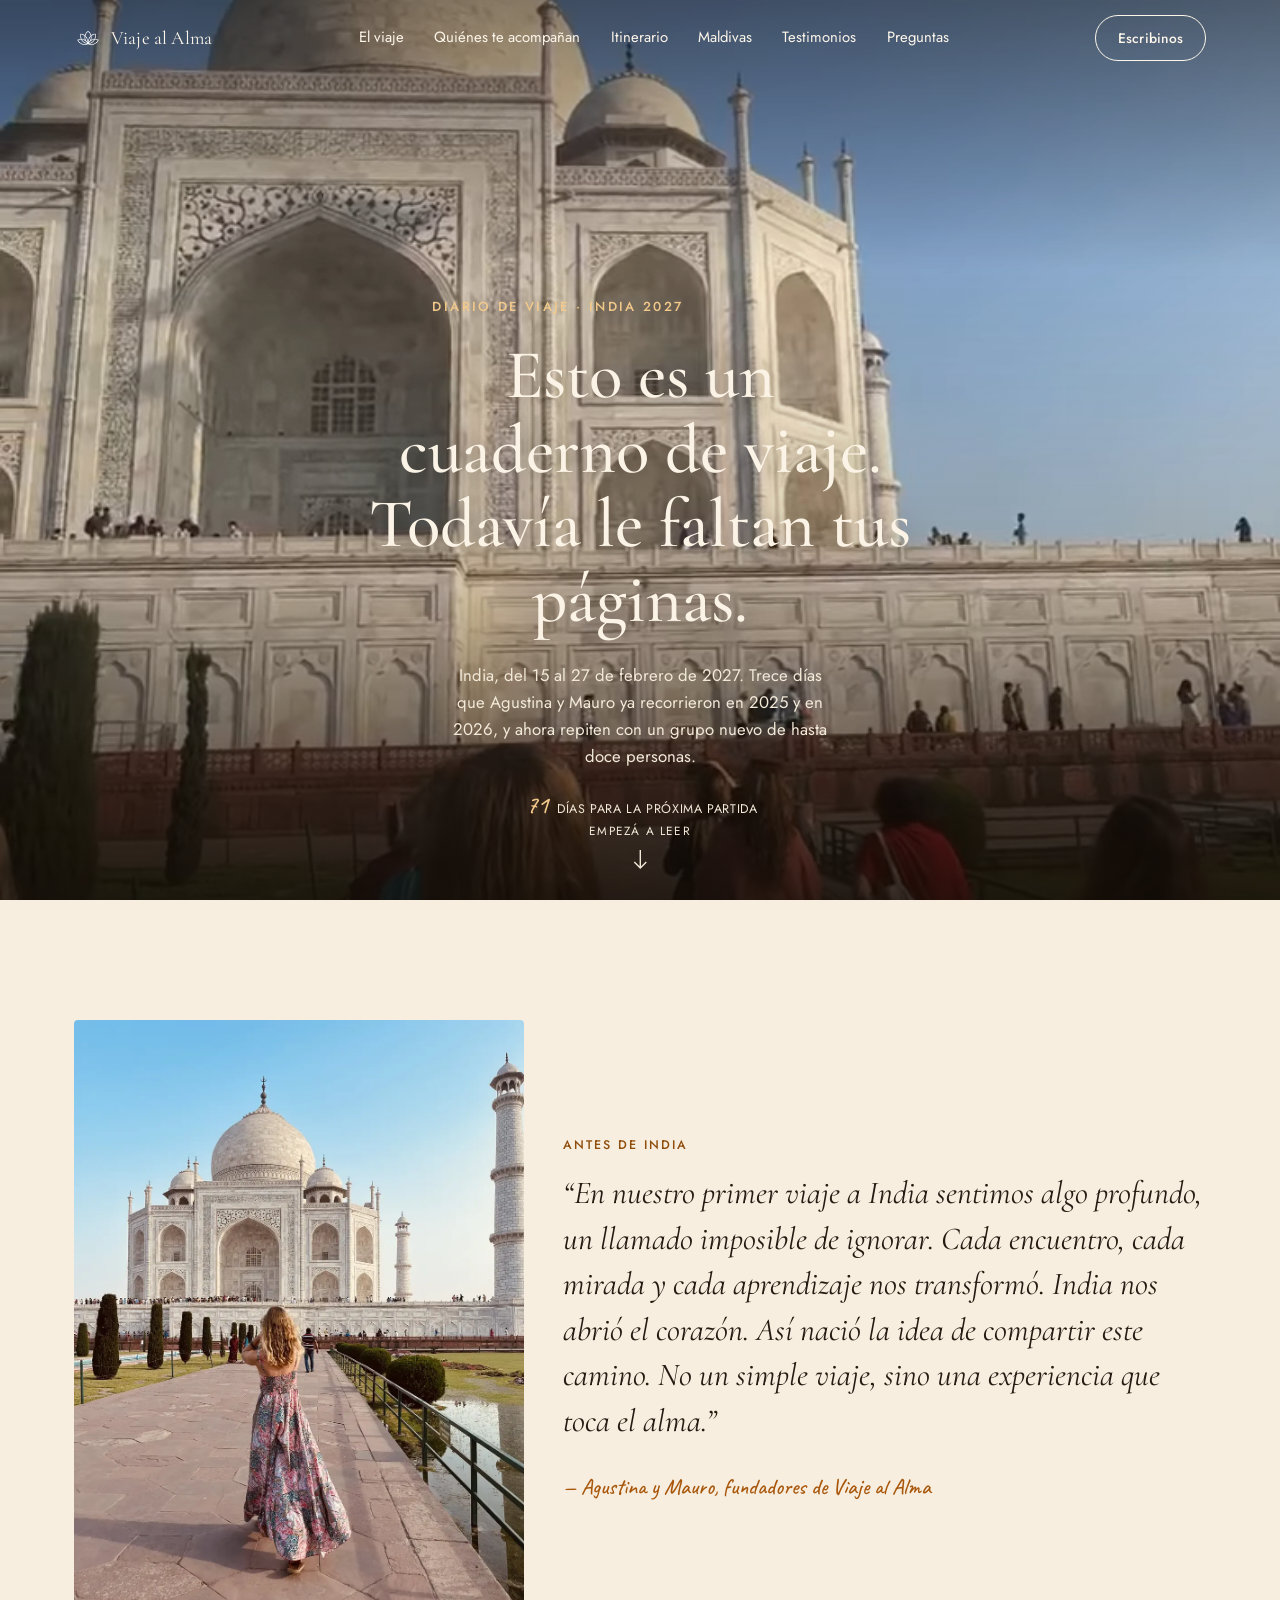
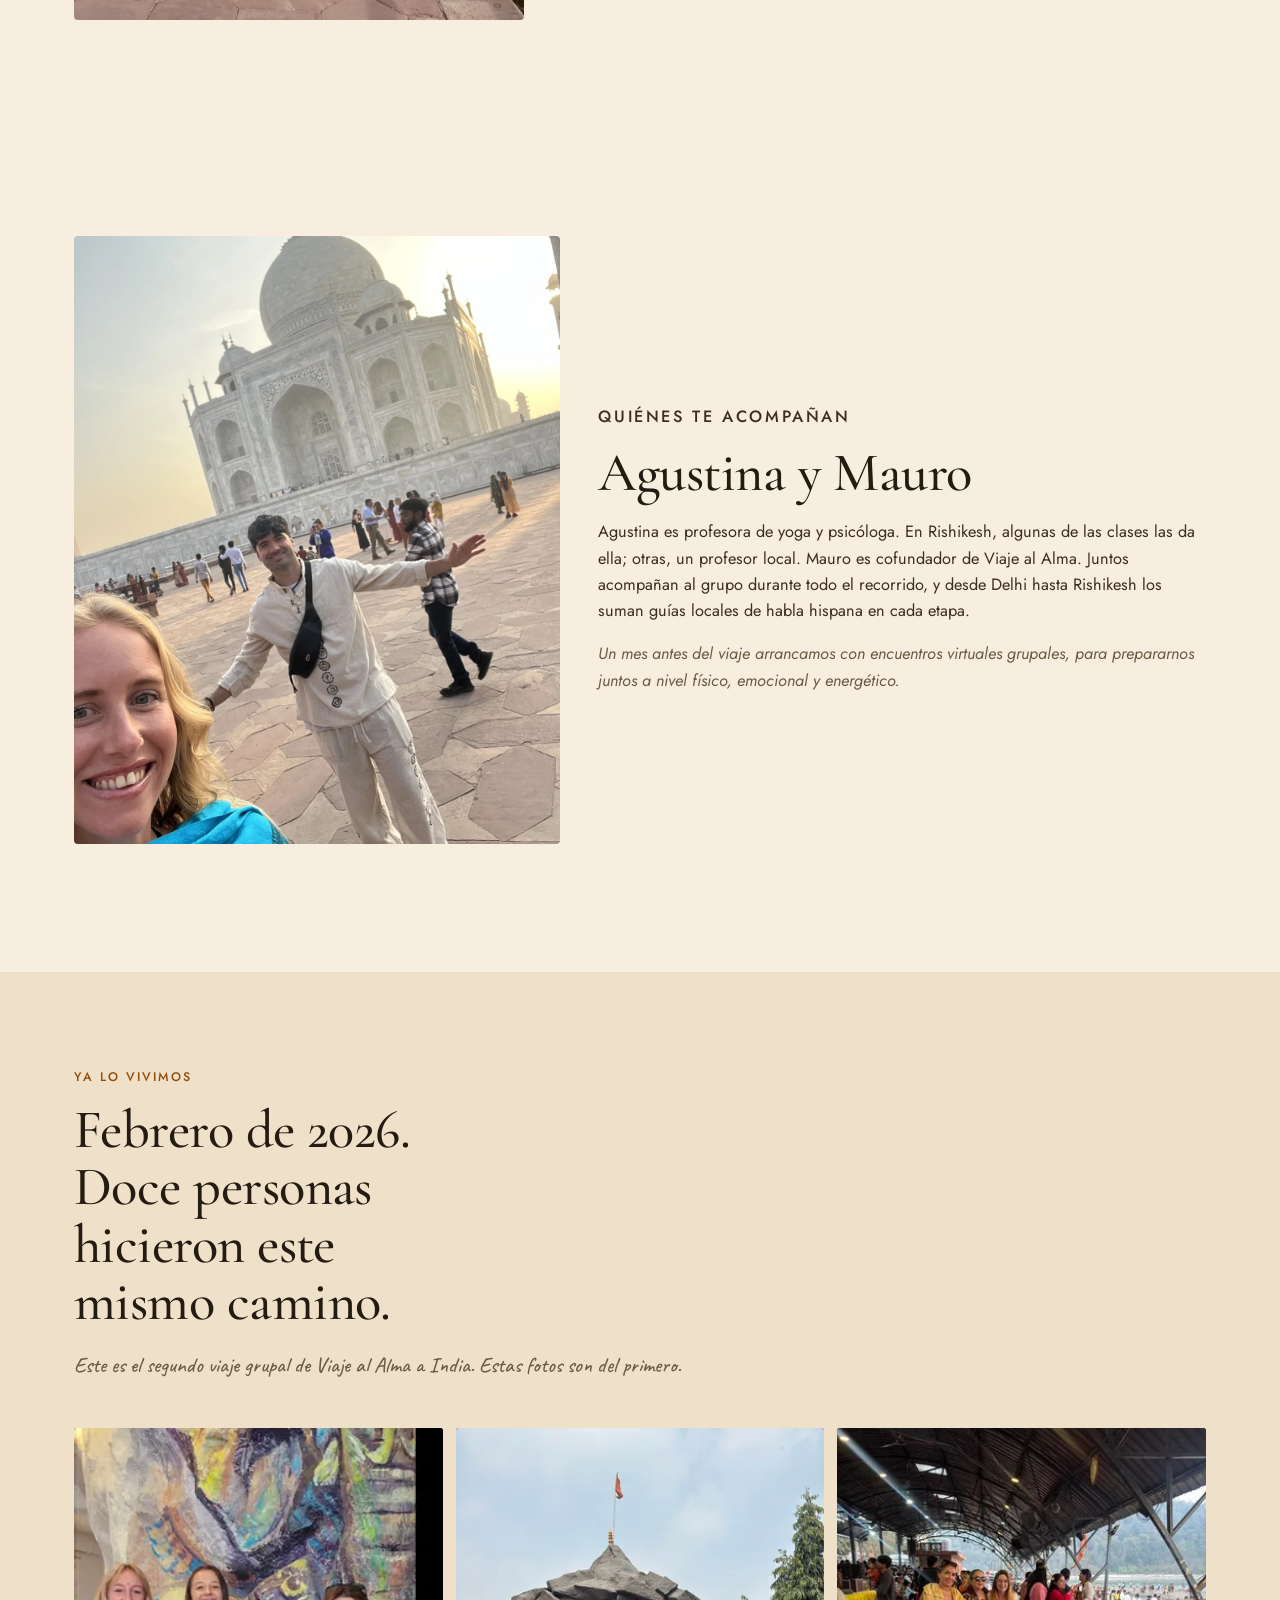
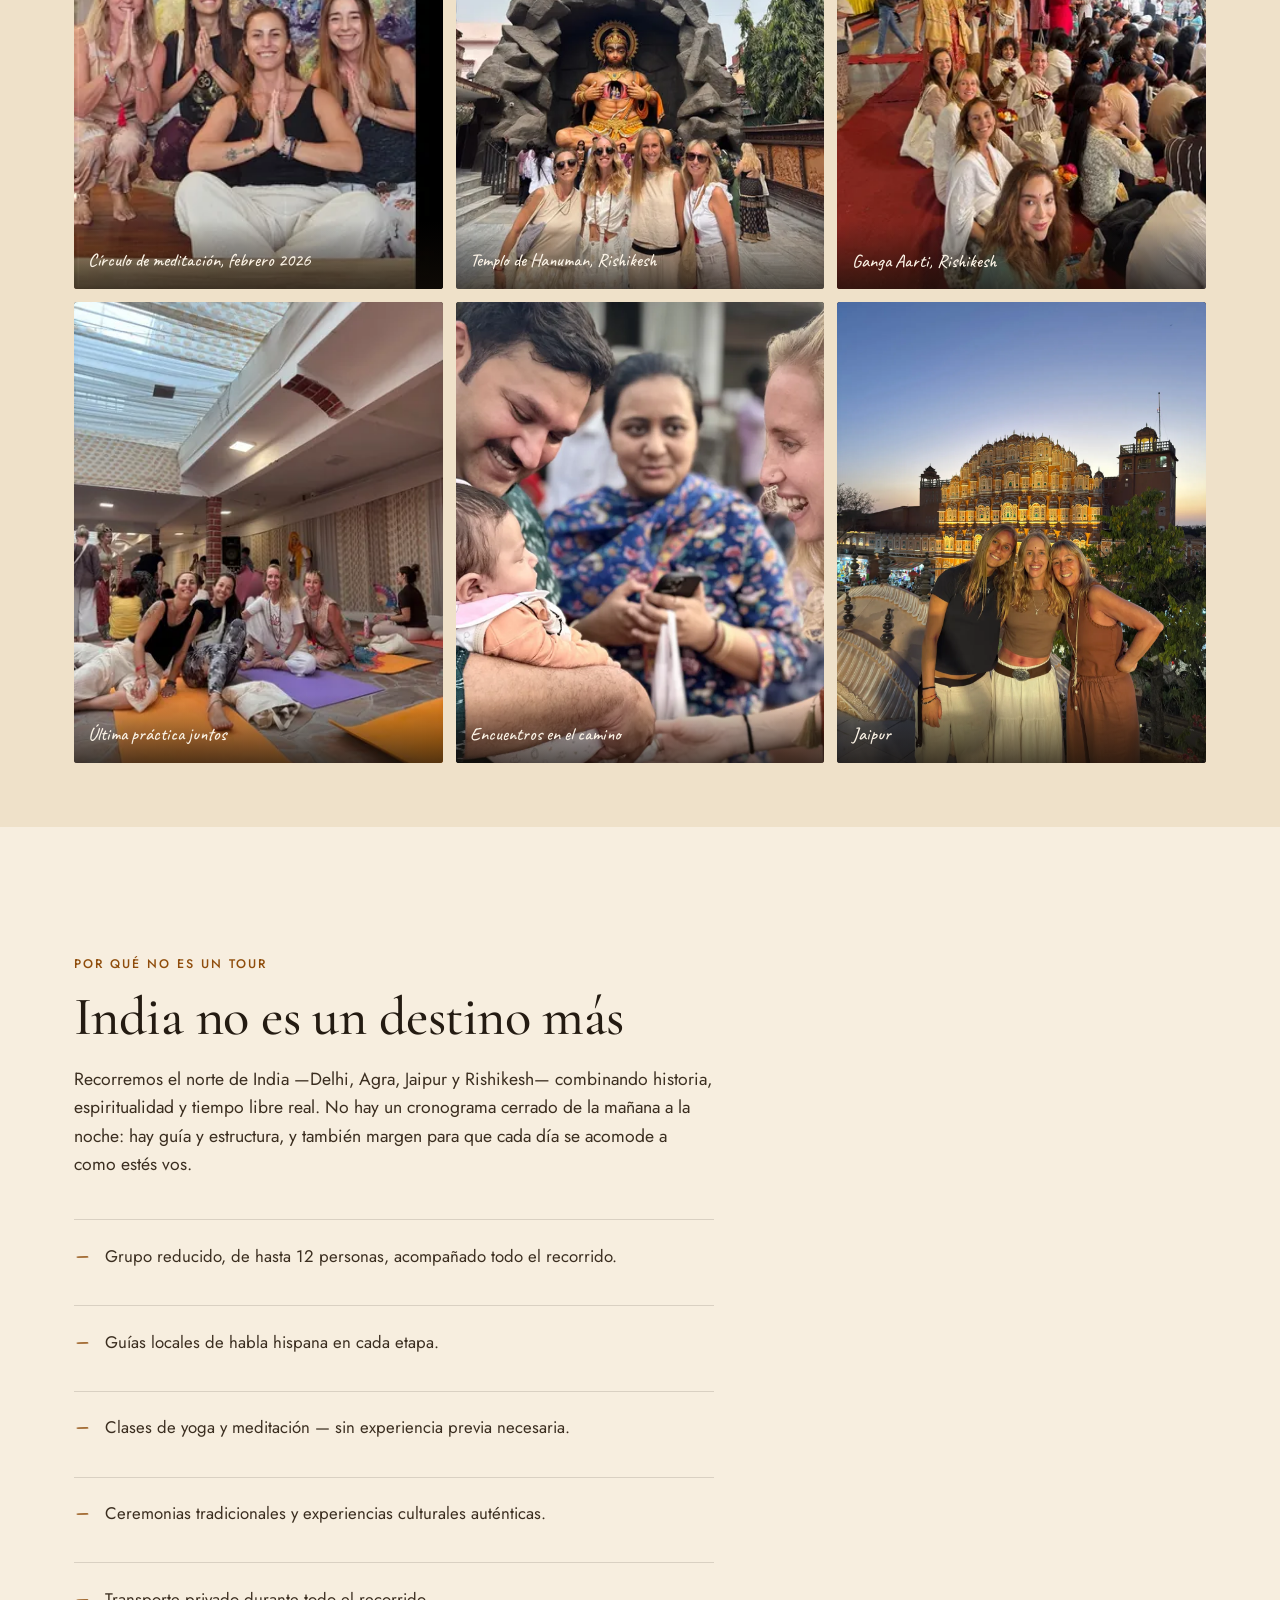
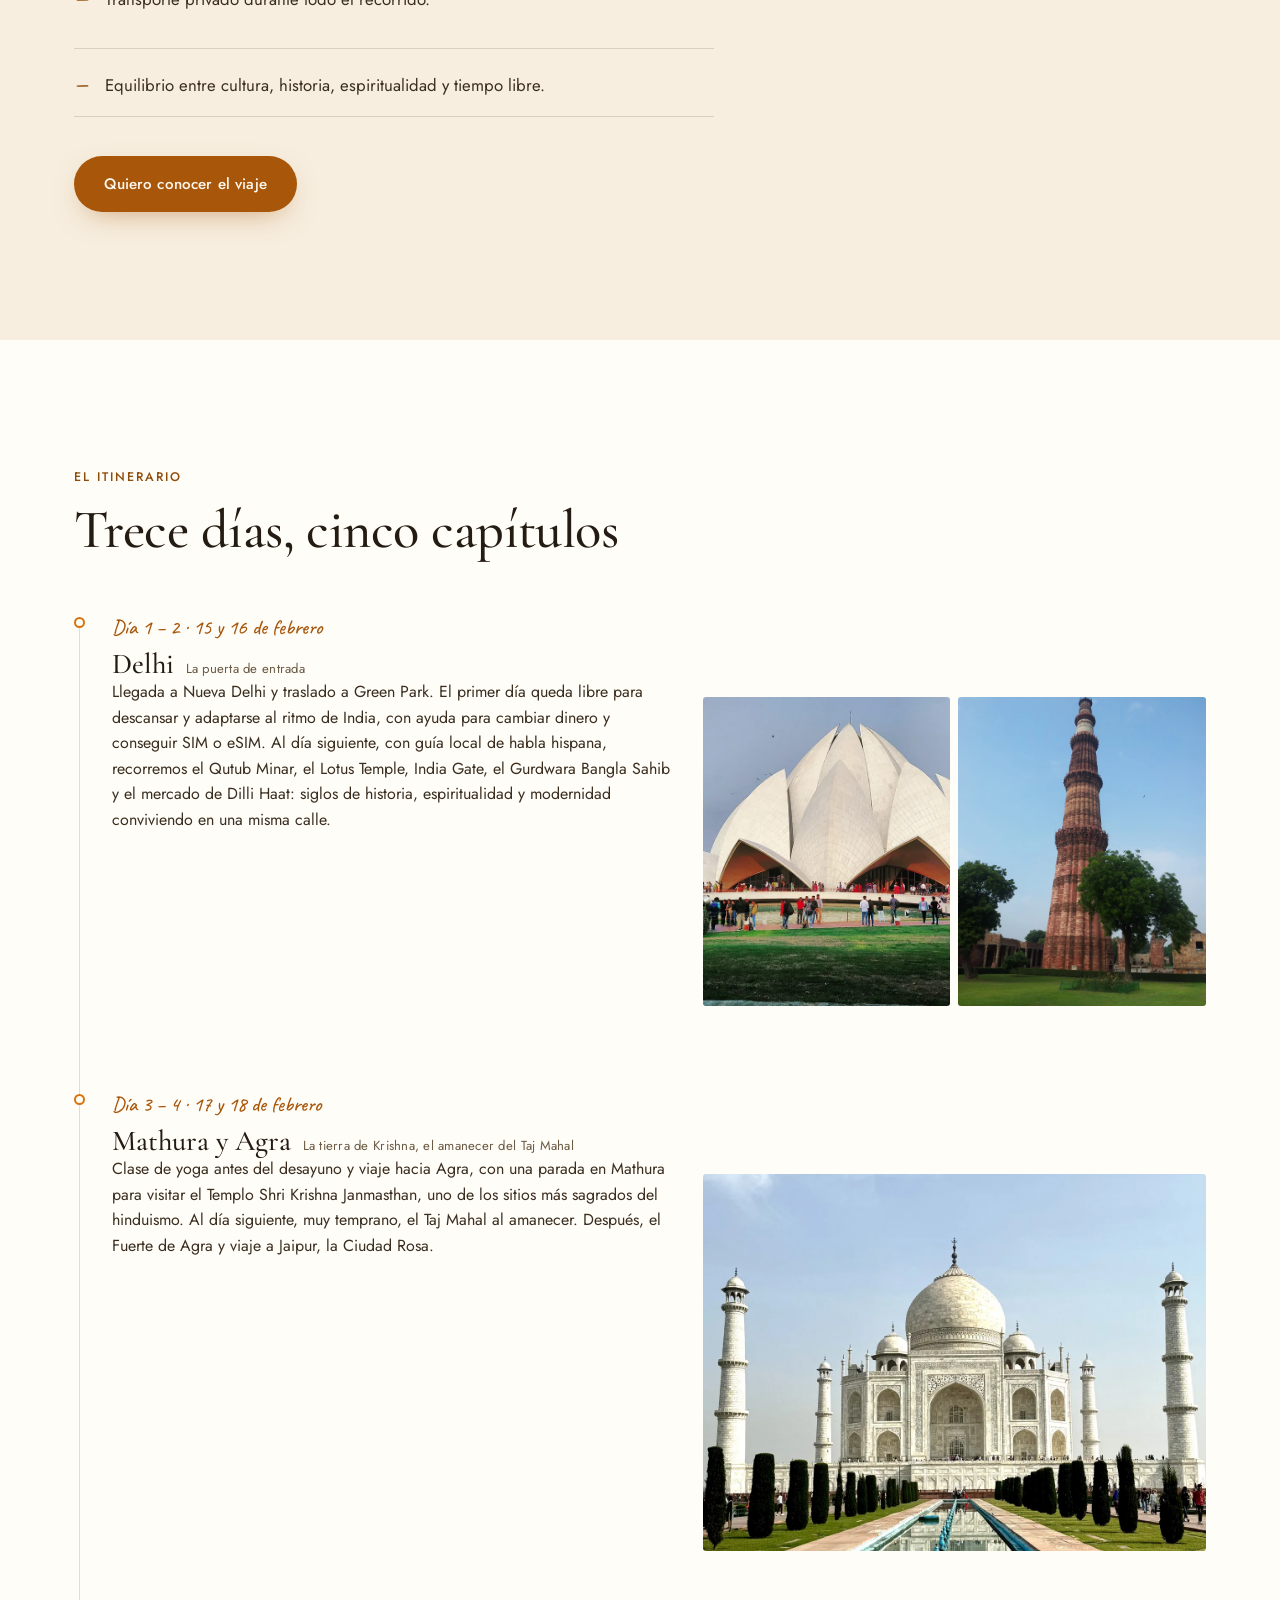
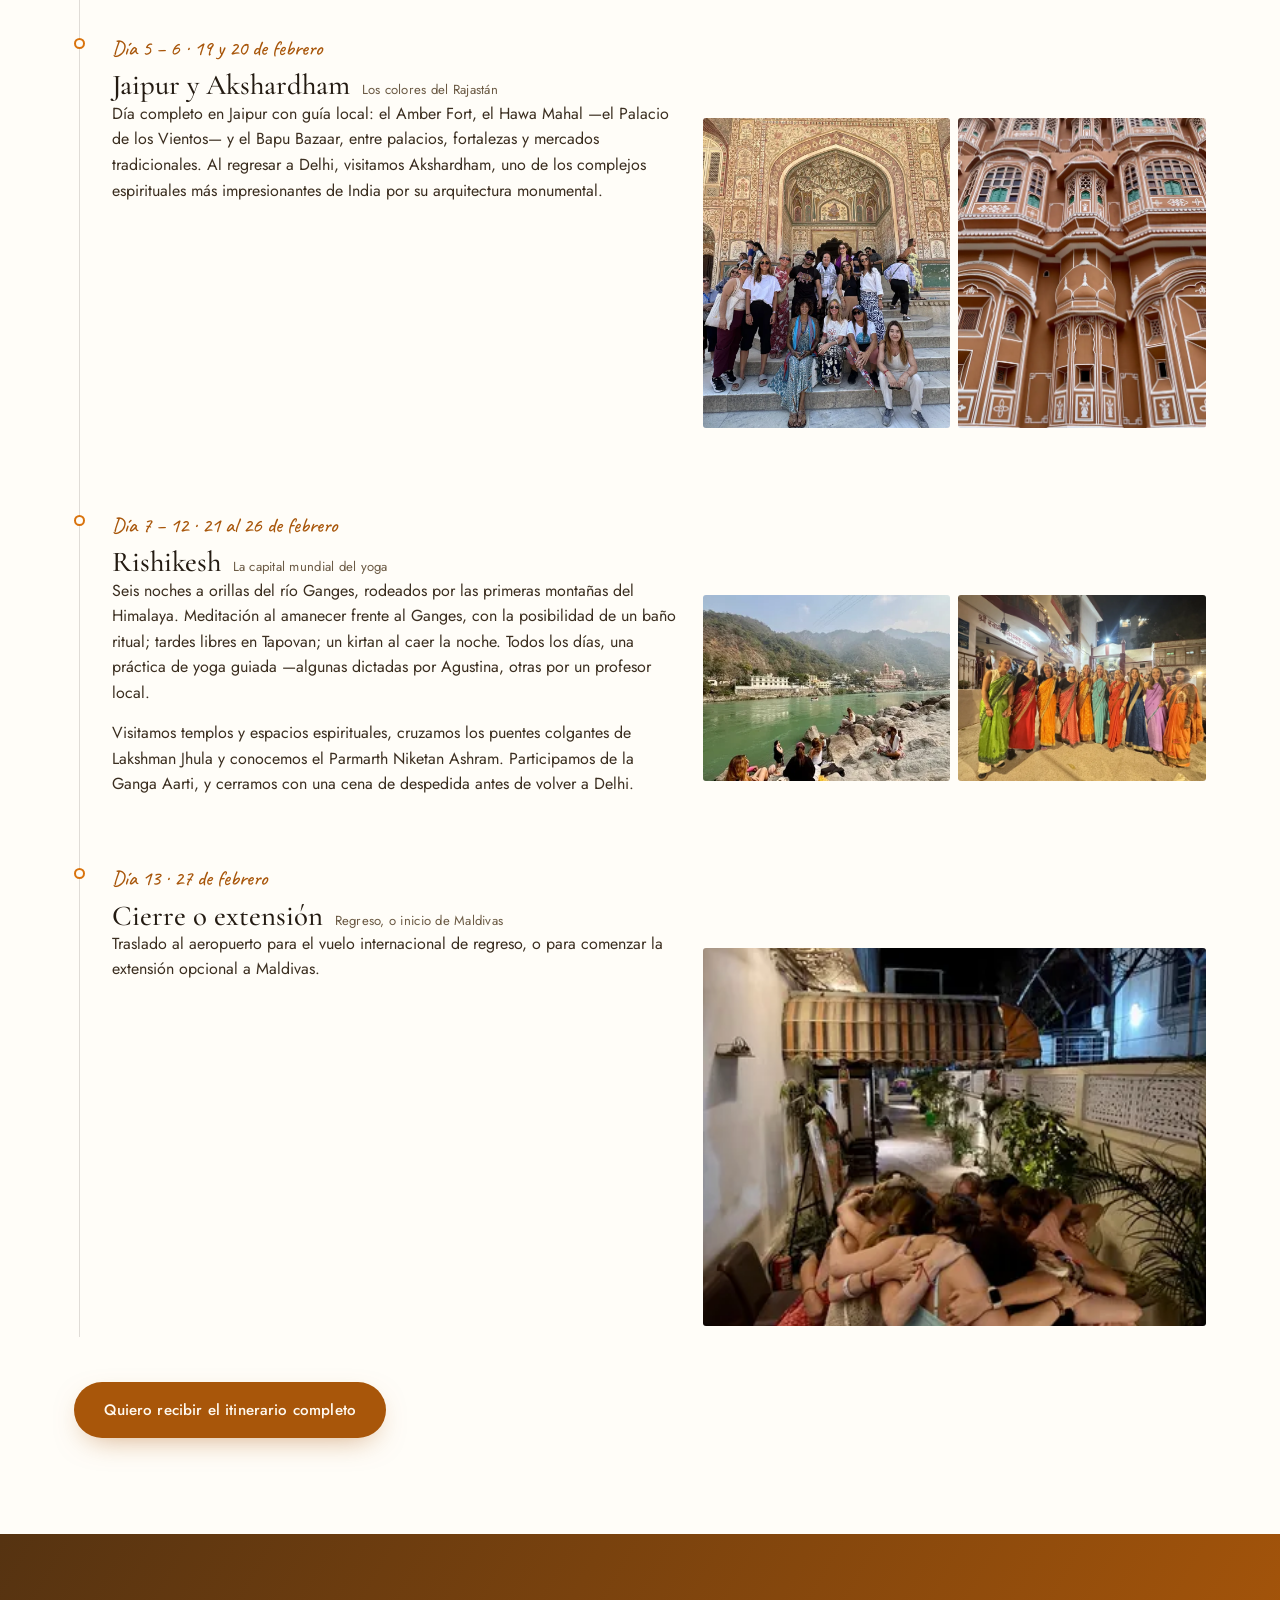
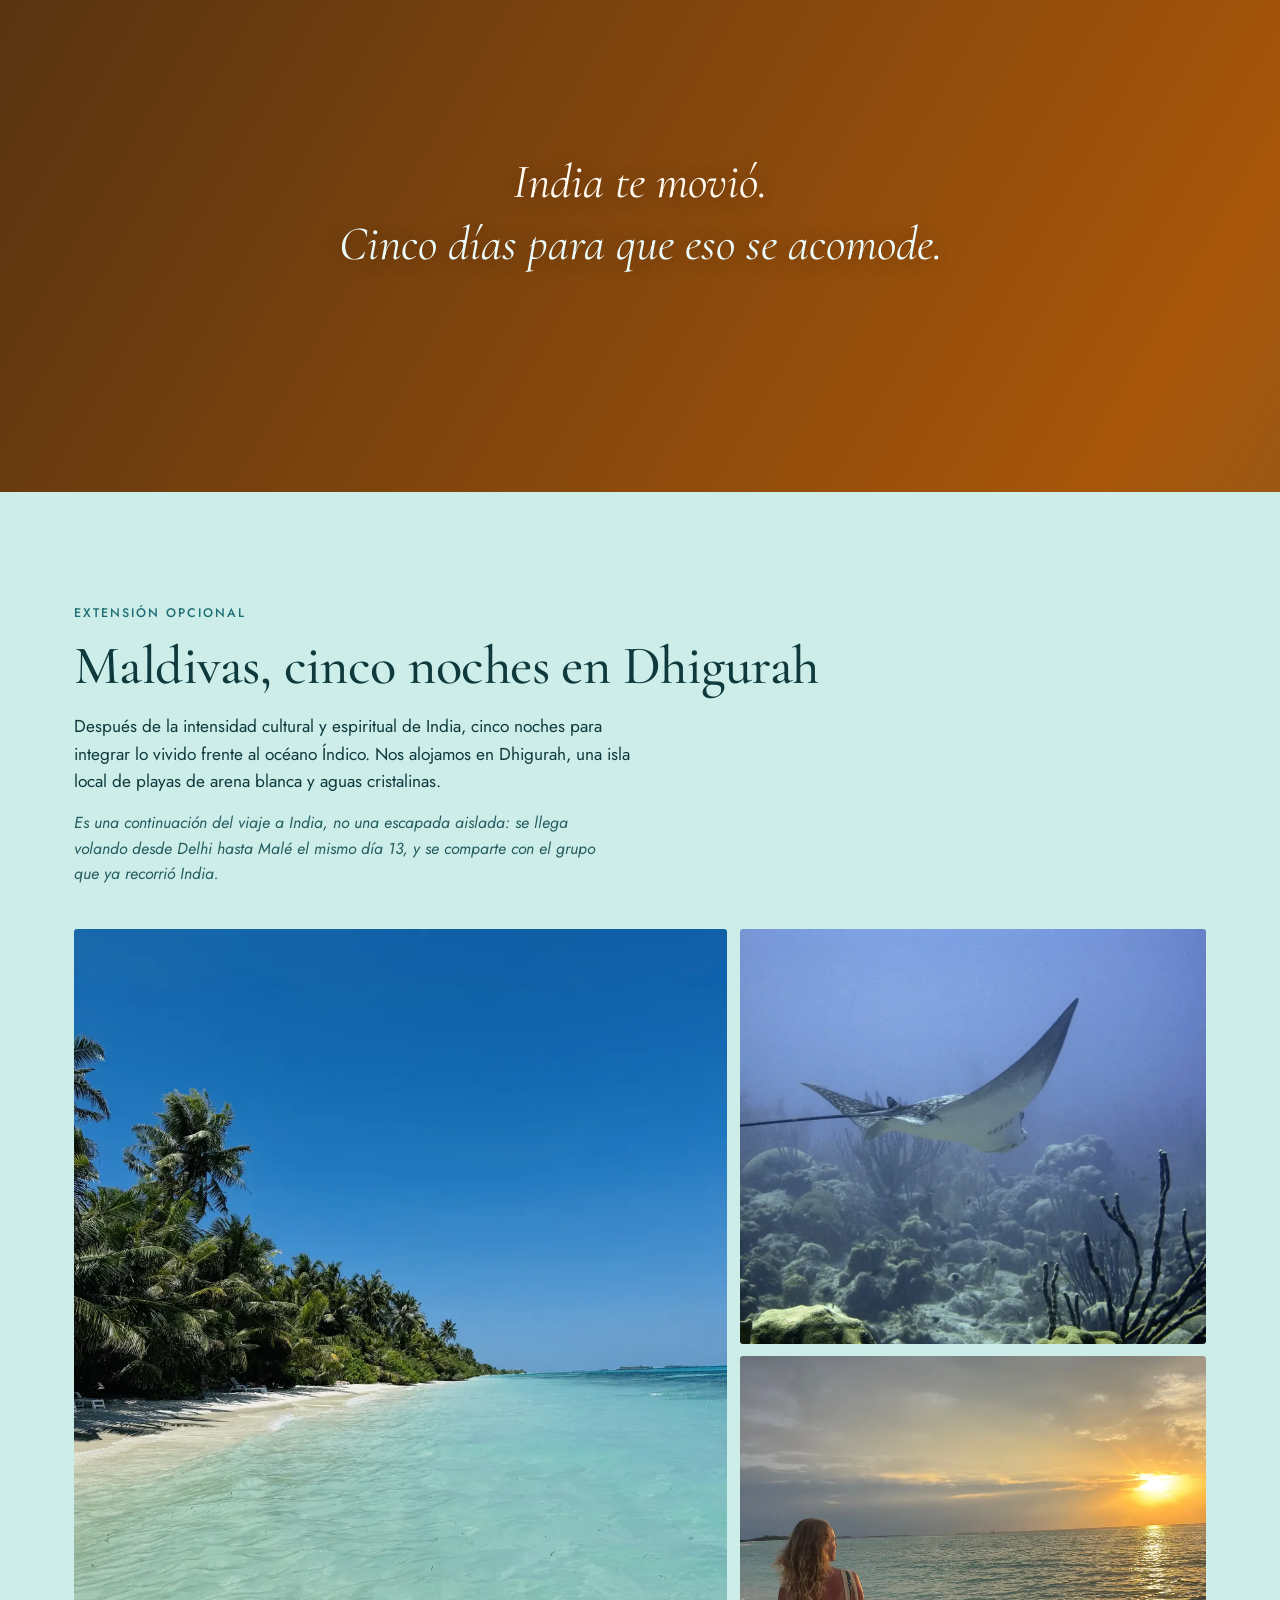
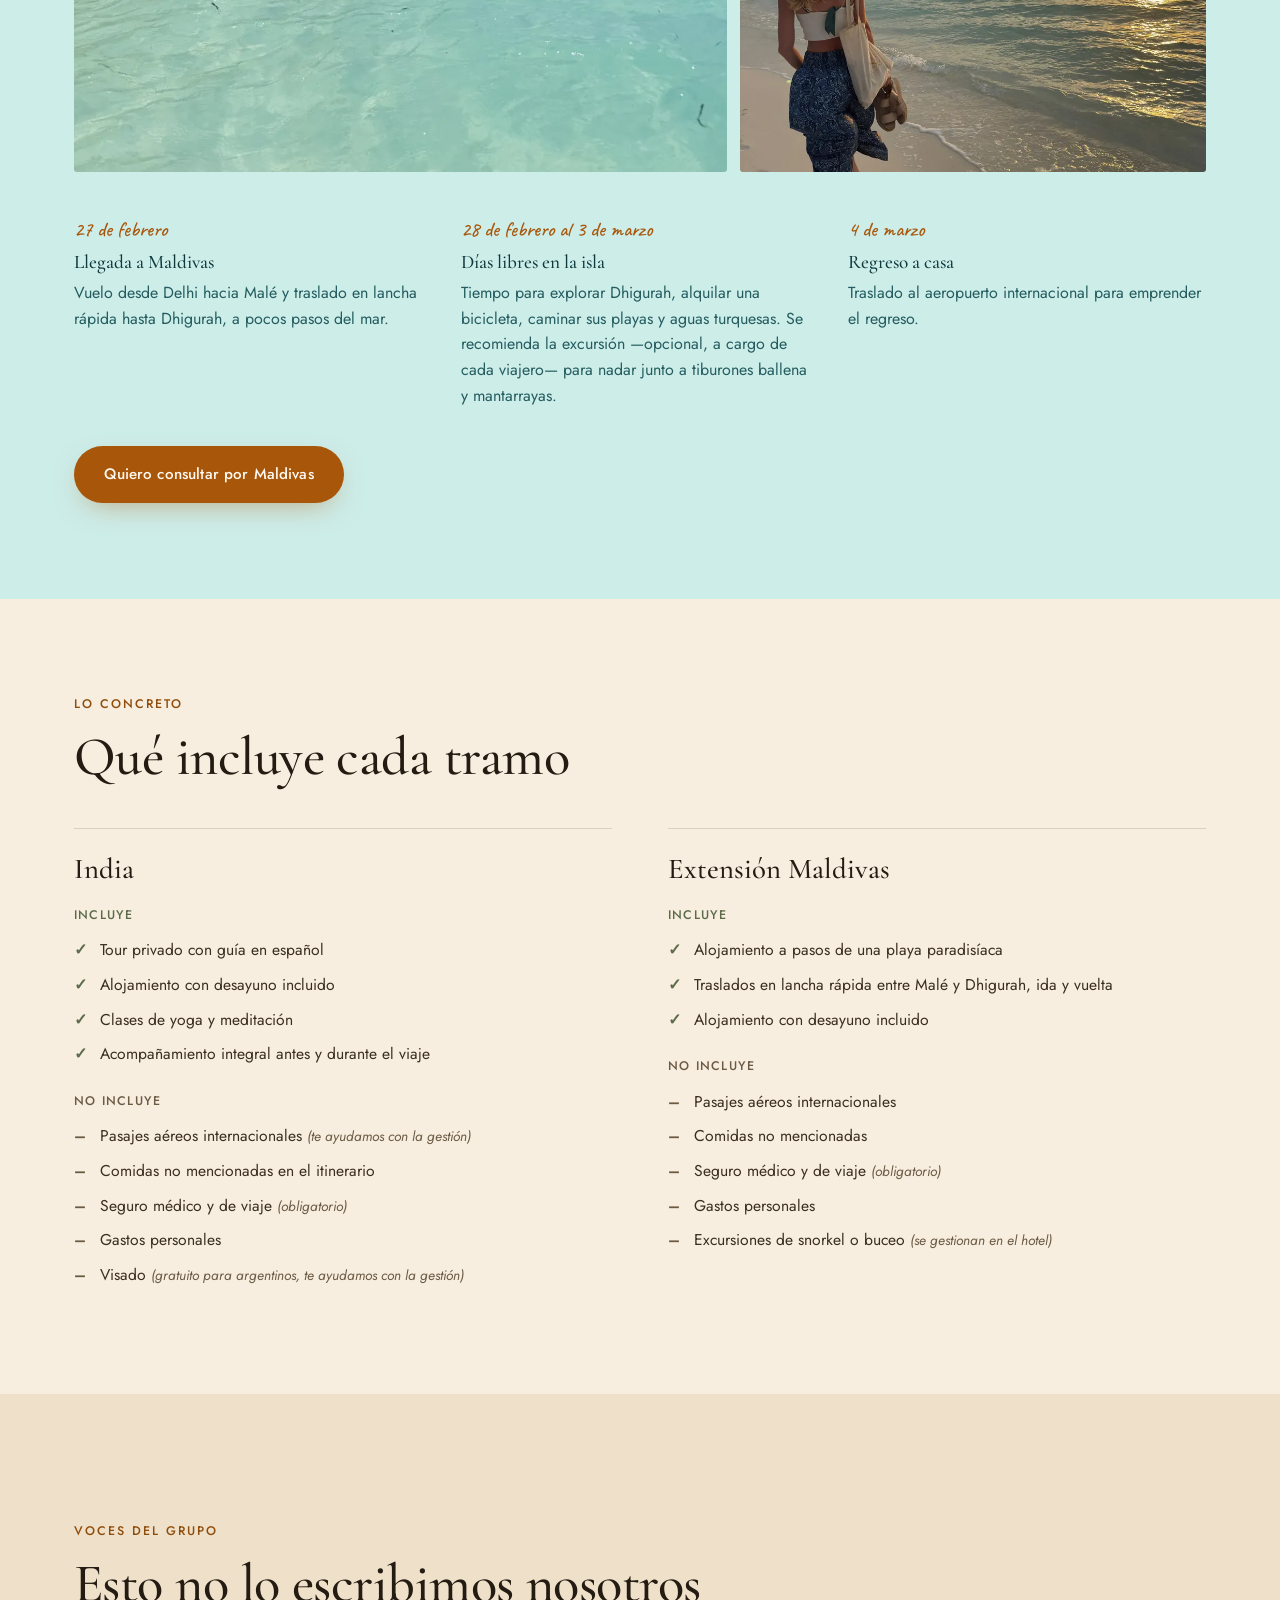
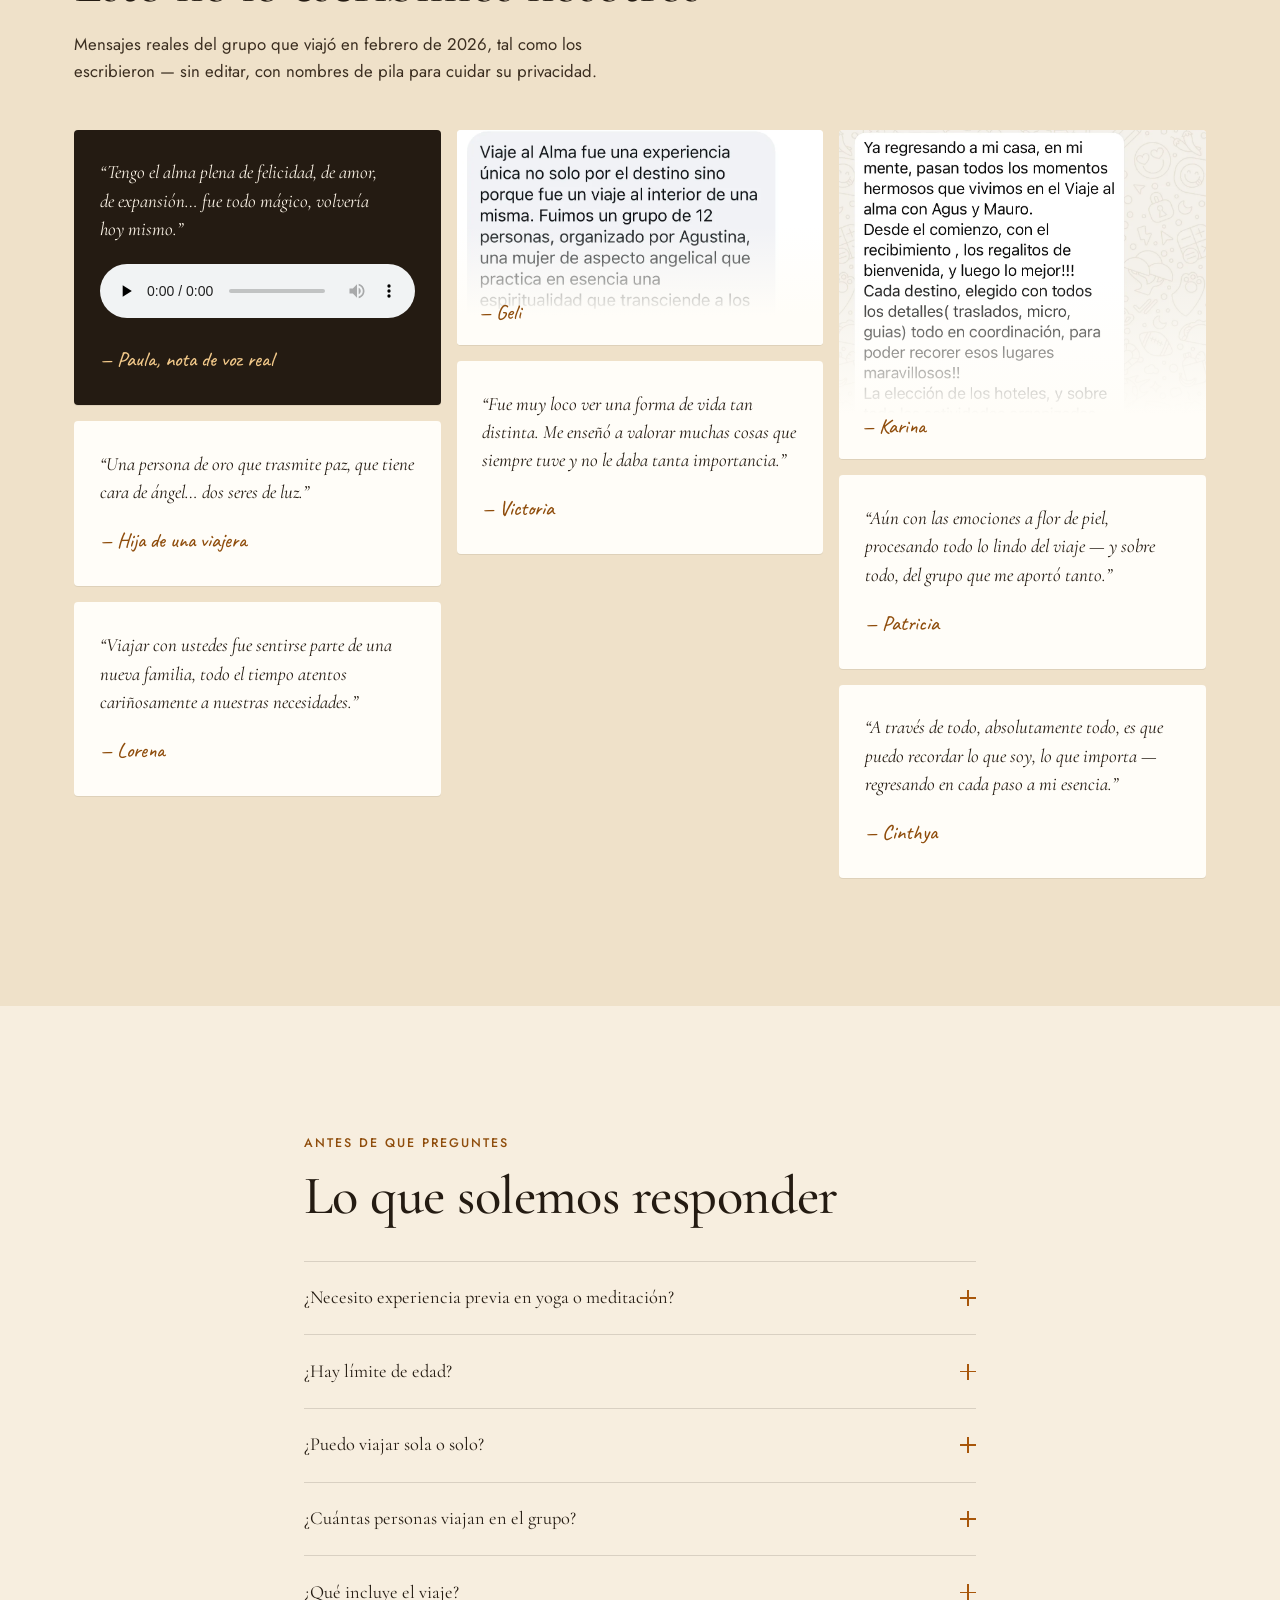
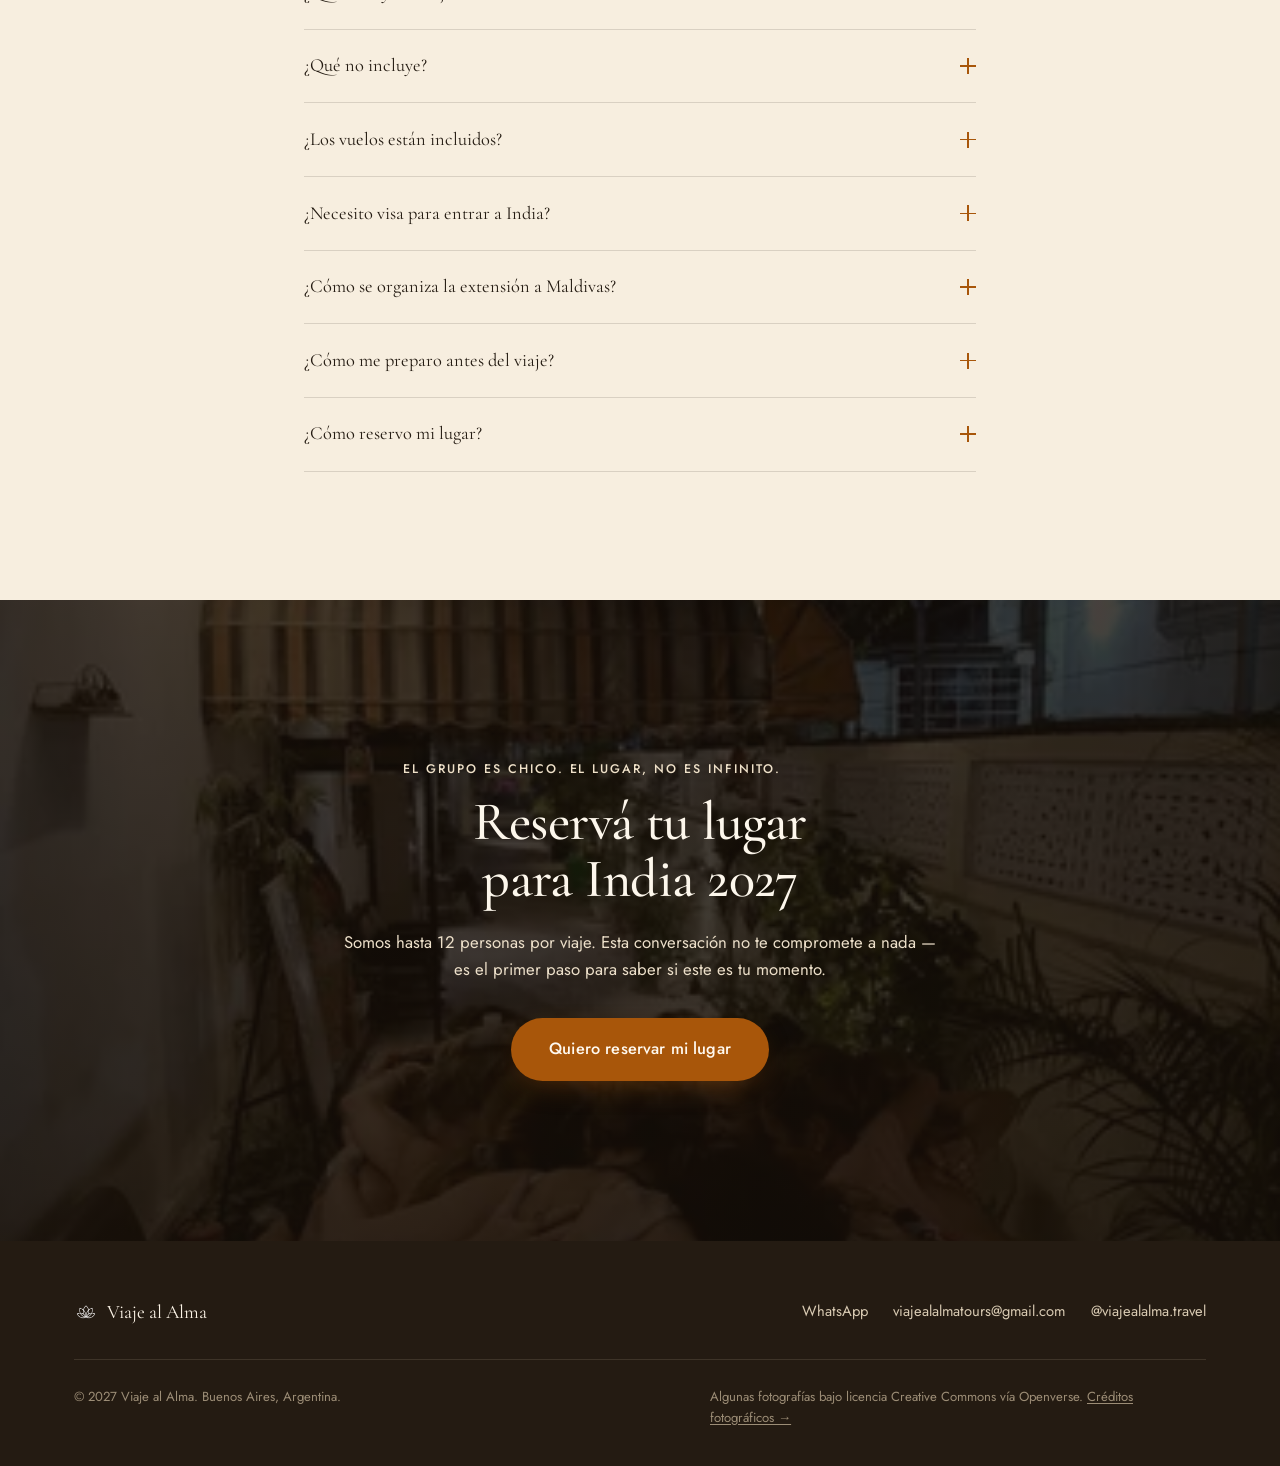
==== index.html @ 90a1415d "Reintentar play() del hero cuando el splash deja de taparlo Confirmado con el usuario: el archivo de" ====
<!DOCTYPE html>
<html lang="es-AR">
<head>
<meta charset="UTF-8" />
<meta name="viewport" content="width=device-width, initial-scale=1, viewport-fit=cover" />
<title>India 2027 · Viaje espiritual a India y Maldivas — Viaje al Alma</title>
<meta name="description" content="Un viaje grupal y transformacional a India, del 15 al 27 de febrero de 2027: Delhi, Agra, Jaipur y Rishikesh, con extensión opcional de 5 noches en Maldivas. Grupo reducido de hasta 12 personas, guías en español, yoga y meditación." />
<meta name="keywords" content="viaje a India 2027, viaje espiritual India, viaje transformacional, viaje grupal a India, India y Maldivas, yoga en India, Rishikesh, Taj Mahal, Viaje al Alma" />
<link rel="canonical" href="https://www.viajealalma.com.ar/" />

<!-- Open Graph -->
<meta property="og:type" content="website" />
<meta property="og:site_name" content="Viaje al Alma" />
<meta property="og:title" content="India 2027 · Viaje espiritual a India y Maldivas — Viaje al Alma" />
<meta property="og:description" content="Trece días recorriendo India — Delhi, Agra, Jaipur y Rishikesh — con extensión opcional de 5 noches en Maldivas. Grupo reducido, guías en español, yoga y meditación." />
<meta property="og:image" content="https://www.viajealalma.com.ar/assets/img/og-image.jpg" />
<meta property="og:url" content="https://www.viajealalma.com.ar/" />
<meta property="og:locale" content="es_AR" />
<meta name="twitter:card" content="summary_large_image" />
<meta name="twitter:title" content="India 2027 · Viaje espiritual a India y Maldivas — Viaje al Alma" />
<meta name="twitter:description" content="Un viaje grupal y transformacional a India, con extensión opcional a Maldivas. Grupo reducido de hasta 12 personas." />
<meta name="twitter:image" content="https://www.viajealalma.com.ar/assets/img/og-image.jpg" />

<meta name="theme-color" content="#F7EEDF" />
<link rel="icon" href="assets/img/favicon.ico" sizes="32x32">
<link rel="icon" type="image/png" sizes="16x16" href="assets/img/favicon-16.png">
<link rel="icon" type="image/png" sizes="32x32" href="assets/img/favicon-32.png">
<link rel="apple-touch-icon" sizes="180x180" href="assets/img/favicon-180.png">
<link rel="icon" type="image/png" sizes="512x512" href="assets/img/favicon-512.png">

<link rel="preload" as="image" href="assets/img/hero-poster.webp" fetchpriority="high">

<link rel="stylesheet" href="lib/fonts.css?v=20260808g">
<link rel="stylesheet" href="styles.css?v=20260808g">

<script type="application/ld+json">
{
  "@context": "https://schema.org",
  "@type": "TravelAgency",
  "name": "Viaje al Alma",
  "url": "https://www.viajealalma.com.ar/",
  "image": "https://www.viajealalma.com.ar/assets/img/logo.webp",
  "email": "viajealalmatours@gmail.com",
  "telephone": "+5491150573508",
  "sameAs": ["https://instagram.com/viajealalma.travel"],
  "areaServed": "AR",
  "description": "Viajes grupales transformacionales a India, combinando cultura, espiritualidad, yoga y meditación."
}
</script>
<script type="application/ld+json">
{
  "@context": "https://schema.org",
  "@type": "TouristTrip",
  "name": "India 2027 — Viaje al Alma",
  "description": "Viaje grupal de 13 días por Delhi, Agra, Jaipur y Rishikesh, con extensión opcional de 5 noches en Maldivas.",
  "touristType": "Viajeros interesados en espiritualidad, yoga, cultura y bienestar",
  "itinerary": {
    "@type": "ItemList",
    "itemListElement": [
      {"@type": "ListItem", "position": 1, "name": "Delhi"},
      {"@type": "ListItem", "position": 2, "name": "Mathura y Agra"},
      {"@type": "ListItem", "position": 3, "name": "Jaipur"},
      {"@type": "ListItem", "position": 4, "name": "Rishikesh"},
      {"@type": "ListItem", "position": 5, "name": "Maldivas (extensión opcional)"}
    ]
  },
  "provider": {
    "@type": "TravelAgency",
    "name": "Viaje al Alma"
  }
}
</script>
</head>
<body>
<a class="skip-link" href="#main">Saltar al contenido</a>

<div class="splash" data-splash aria-hidden="true">
  <div class="splash-mark-wrap">
    <span class="splash-glow"></span>
    <img class="splash-mark" src="assets/img/logo-icon.webp" alt="" width="120" height="120">
  </div>
</div>

<header class="nav" data-nav>
  <div class="nav-inner">
    <a href="#top" class="nav-brand">
      <span class="nav-brand-mark" aria-hidden="true"><img src="assets/img/logo-icon.webp" alt="" width="28" height="28"></span>
      <span class="nav-brand-word">Viaje al Alma</span>
    </a>
    <nav class="nav-links" aria-label="Navegación principal">
      <a href="#el-viaje">El viaje</a>
      <a href="#acompanan">Quiénes te acompañan</a>
      <a href="#itinerario">Itinerario</a>
      <a href="#maldivas">Maldivas</a>
      <a href="#testimonios">Testimonios</a>
      <a href="#faq">Preguntas</a>
    </nav>
    <a class="btn btn-nav" href="https://wa.me/5491150573508?text=Hola!%20Vi%20la%20web%20de%20Viaje%20al%20Alma%20y%20quiero%20conocer%20m%C3%A1s%20sobre%20India%202027%20%E2%9C%A8" target="_blank" rel="noopener">Escribinos</a>
    <button class="nav-toggle" data-nav-toggle aria-label="Abrir menú" aria-expanded="false">
      <span></span><span></span><span></span>
    </button>
  </div>
</header>

<main id="main">

  <!-- ============ HERO ============ -->
  <section class="hero" id="top">
    <div class="hero-media">
      <video class="hero-video" data-hero-video autoplay muted loop playsinline preload="auto" poster="assets/img/hero-poster.webp">
        <source src="assets/video/hero-taj.webm?v=20260808c" type="video/webm">
        <source src="assets/video/hero-taj.mp4?v=20260808f" type="video/mp4">
      </video>
      <img class="hero-fallback" src="assets/img/hero-poster.webp" alt="Grupo de Viaje al Alma caminando hacia el Taj Mahal al atardecer" fetchpriority="high" loading="eager">
      <div class="hero-scrim" aria-hidden="true"></div>
    </div>
    <div class="hero-inner">
      <p class="hero-kicker reveal">Diario de viaje · India 2027</p>
      <h1 class="hero-title reveal" data-split="lines">Esto es un cuaderno de viaje.<br>Todavía le faltan tus páginas.</h1>
      <p class="hero-sub reveal">India, del 15 al 27 de febrero de 2027. Trece días que Agustina y Mauro ya recorrieron en 2025 y en 2026, y ahora repiten con un grupo nuevo de hasta doce personas.</p>
      <p class="hero-countdown reveal" data-countdown aria-live="off"><span class="hero-countdown-num" data-countdown-num>—</span><span data-countdown-label>Para la próxima partida</span></p>
    </div>
    <a href="#manifiesto" class="hero-scroll-cue" data-scroll-cue aria-label="Seguir bajando">
      <span>Empezá a leer</span>
      <svg width="14" height="22" viewBox="0 0 14 22" fill="none" aria-hidden="true"><path d="M7 1v18M1 13l6 6 6-6" stroke="currentColor" stroke-width="1.4"/></svg>
    </a>
  </section>

  <!-- ============ MANIFIESTO ============ -->
  <section class="manifest" id="manifiesto">
    <div class="container manifest-grid">
      <figure class="manifest-photo reveal" data-develop>
        <img src="assets/img/real-taj-mahal-vestido.webp" alt="Viajera caminando hacia el Taj Mahal" loading="lazy" decoding="async">
      </figure>
      <div class="manifest-copy">
        <p class="kicker reveal">Antes de India</p>
        <blockquote class="manifest-quote reveal" data-split="lines">
          “En nuestro primer viaje a India sentimos algo profundo, un llamado imposible de ignorar. Cada encuentro, cada mirada y cada aprendizaje nos transformó. India nos abrió el corazón. Así nació la idea de compartir este camino. No un simple viaje, sino una experiencia que toca el alma.”
        </blockquote>
        <p class="manifest-attr reveal">— Agustina y Mauro, fundadores de Viaje al Alma</p>
      </div>
    </div>
  </section>

  <!-- ============ QUIÉNES TE ACOMPAÑAN ============ -->
  <section class="founders" id="acompanan">
    <div class="container">
      <div class="founders-grid">
        <figure class="founders-photo reveal" data-develop>
          <img src="assets/img/real-agustina-mauro-taj.webp" alt="Agustina y Mauro, fundadores de Viaje al Alma, frente al Taj Mahal" loading="lazy" decoding="async">
        </figure>
        <div class="founders-copy">
          <p class="kicker reveal">Quiénes te acompañan</p>
          <h2 class="reveal" data-split="lines">Agustina y Mauro</h2>
          <p class="reveal">Agustina es profesora de yoga y psicóloga. En Rishikesh, algunas de las clases las da ella; otras, un profesor local. Mauro es cofundador de Viaje al Alma. Juntos acompañan al grupo durante todo el recorrido, y desde Delhi hasta Rishikesh los suman guías locales de habla hispana en cada etapa.</p>
          <p class="founders-note reveal">Un mes antes del viaje arrancamos con encuentros virtuales grupales, para prepararnos juntos a nivel físico, emocional y energético.</p>
        </div>
      </div>
    </div>
  </section>

  <!-- ============ YA LO VIVIMOS ============ -->
  <section class="proof">
    <div class="container">
      <p class="kicker reveal">Ya lo vivimos</p>
      <h2 class="reveal" data-split="lines">Febrero de 2026. Doce personas hicieron este mismo camino.</h2>
      <p class="proof-sub reveal">Este es el segundo viaje grupal de Viaje al Alma a India. Estas fotos son del primero.</p>
    </div>
    <div class="proof-grid">
      <figure class="proof-item proof-item--tall reveal" data-develop>
        <img src="assets/img/real-grupo-yoga-mudra.webp" alt="Grupo de viajeras en postura de meditación durante el primer viaje a India" loading="lazy" decoding="async">
        <figcaption>Círculo de meditación, febrero 2026</figcaption>
      </figure>
      <figure class="proof-item reveal" data-develop>
        <img src="assets/img/real-hanuman-templo-grupo.webp" alt="Grupo frente al templo de Hanuman en Rishikesh" loading="lazy" decoding="async">
        <figcaption>Templo de Hanuman, Rishikesh</figcaption>
      </figure>
      <figure class="proof-item reveal" data-develop>
        <img src="assets/img/real-ganga-aarti-grupo.webp" alt="Grupo participando de la ceremonia Ganga Aarti a orillas del río Ganges" loading="lazy" decoding="async">
        <figcaption>Ganga Aarti, Rishikesh</figcaption>
      </figure>
      <figure class="proof-item reveal" data-develop>
        <img src="assets/img/real-despedida-yoga-mats.webp" alt="Grupo sentado en esterillas de yoga durante la última práctica del viaje" loading="lazy" decoding="async">
        <figcaption>Última práctica juntos</figcaption>
      </figure>
      <figure class="proof-item proof-item--tall reveal" data-develop>
        <img src="assets/img/real-conexion-familia-local.webp" alt="Viajera compartiendo un momento con una familia local en India" loading="lazy" decoding="async">
        <figcaption>Encuentros en el camino</figcaption>
      </figure>
      <figure class="proof-item reveal" data-develop>
        <img src="assets/img/real-jaipur-hawa-mahal-noche.webp" alt="Agustina y viajeras frente al Hawa Mahal, Jaipur" loading="lazy" decoding="async">
        <figcaption>Jaipur</figcaption>
      </figure>
    </div>
  </section>

  <!-- ============ POR QUÉ NO ES UN TOUR ============ -->
  <section class="why" id="el-viaje">
    <div class="container">
      <p class="kicker reveal">Por qué no es un tour</p>
      <h2 class="reveal" data-split="lines">India no es un destino más</h2>
      <p class="why-lead reveal">Recorremos el norte de India —Delhi, Agra, Jaipur y Rishikesh— combinando historia, espiritualidad y tiempo libre real. No hay un cronograma cerrado de la mañana a la noche: hay guía y estructura, y también margen para que cada día se acomode a como estés vos.</p>
      <ul class="why-notes" data-why-notes>
        <li class="reveal"><span class="why-hand" aria-hidden="true">&mdash;</span>Grupo reducido, de hasta 12 personas, acompañado todo el recorrido.</li>
        <li class="reveal"><span class="why-hand" aria-hidden="true">&mdash;</span>Guías locales de habla hispana en cada etapa.</li>
        <li class="reveal"><span class="why-hand" aria-hidden="true">&mdash;</span>Clases de yoga y meditación — sin experiencia previa necesaria.</li>
        <li class="reveal"><span class="why-hand" aria-hidden="true">&mdash;</span>Ceremonias tradicionales y experiencias culturales auténticas.</li>
        <li class="reveal"><span class="why-hand" aria-hidden="true">&mdash;</span>Transporte privado durante todo el recorrido.</li>
        <li class="reveal"><span class="why-hand" aria-hidden="true">&mdash;</span>Equilibrio entre cultura, historia, espiritualidad y tiempo libre.</li>
      </ul>
      <div class="cta-row reveal">
        <a class="btn btn-primary" href="https://wa.me/5491150573508?text=Hola!%20Vi%20la%20web%20de%20Viaje%20al%20Alma%20y%20quiero%20conocer%20m%C3%A1s%20sobre%20India%202027%20%E2%9C%A8" target="_blank" rel="noopener">Quiero conocer el viaje</a>
      </div>
    </div>
  </section>

  <!-- ============ ITINERARIO ============ -->
  <section class="itinerary" id="itinerario">
    <div class="container">
      <p class="kicker reveal">El itinerario</p>
      <h2 class="reveal" data-split="lines">Trece días, cinco capítulos</h2>
    </div>
    <ol class="timeline" data-timeline>

      <li class="timeline-item reveal">
        <div class="timeline-marker" aria-hidden="true"><span class="timeline-dot"></span></div>
        <div class="timeline-card">
          <p class="timeline-days">Día 1 – 2 · 15 y 16 de febrero</p>
          <h3>Delhi <span class="timeline-note">La puerta de entrada</span></h3>
          <div class="timeline-figure-duo">
            <img src="assets/img/delhi-lotus-temple.webp" alt="Lotus Temple en Nueva Delhi" loading="lazy" decoding="async">
            <img src="assets/img/delhi-qutub-minar.webp" alt="Qutub Minar en Nueva Delhi" loading="lazy" decoding="async">
          </div>
          <p>Llegada a Nueva Delhi y traslado a Green Park. El primer día queda libre para descansar y adaptarse al ritmo de India, con ayuda para cambiar dinero y conseguir SIM o eSIM. Al día siguiente, con guía local de habla hispana, recorremos el Qutub Minar, el Lotus Temple, India Gate, el Gurdwara Bangla Sahib y el mercado de Dilli Haat: siglos de historia, espiritualidad y modernidad conviviendo en una misma calle.</p>
        </div>
      </li>

      <li class="timeline-item reveal">
        <div class="timeline-marker" aria-hidden="true"><span class="timeline-dot"></span></div>
        <div class="timeline-card">
          <p class="timeline-days">Día 3 – 4 · 17 y 18 de febrero</p>
          <h3>Mathura y Agra <span class="timeline-note">La tierra de Krishna, el amanecer del Taj Mahal</span></h3>
          <figure class="timeline-figure"><img src="assets/img/real-taj-mahal-amanecer.webp" alt="Taj Mahal al amanecer" loading="lazy" decoding="async"></figure>
          <p>Clase de yoga antes del desayuno y viaje hacia Agra, con una parada en Mathura para visitar el Templo Shri Krishna Janmasthan, uno de los sitios más sagrados del hinduismo. Al día siguiente, muy temprano, el Taj Mahal al amanecer. Después, el Fuerte de Agra y viaje a Jaipur, la Ciudad Rosa.</p>
        </div>
      </li>

      <li class="timeline-item reveal">
        <div class="timeline-marker" aria-hidden="true"><span class="timeline-dot"></span></div>
        <div class="timeline-card">
          <p class="timeline-days">Día 5 – 6 · 19 y 20 de febrero</p>
          <h3>Jaipur y Akshardham <span class="timeline-note">Los colores del Rajastán</span></h3>
          <div class="timeline-figure-duo">
            <img src="assets/img/real-jaipur-grupo-arco.webp" alt="El grupo completo en un palacio de Jaipur" loading="lazy" decoding="async">
            <img src="assets/img/jaipur-hawa-mahal.webp" alt="Hawa Mahal, el Palacio de los Vientos, en Jaipur" loading="lazy" decoding="async">
          </div>
          <p>Día completo en Jaipur con guía local: el Amber Fort, el Hawa Mahal —el Palacio de los Vientos— y el Bapu Bazaar, entre palacios, fortalezas y mercados tradicionales. Al regresar a Delhi, visitamos Akshardham, uno de los complejos espirituales más impresionantes de India por su arquitectura monumental.</p>
        </div>
      </li>

      <li class="timeline-item reveal">
        <div class="timeline-marker" aria-hidden="true"><span class="timeline-dot"></span></div>
        <div class="timeline-card">
          <p class="timeline-days">Día 7 – 12 · 21 al 26 de febrero</p>
          <h3>Rishikesh <span class="timeline-note">La capital mundial del yoga</span></h3>
          <div class="timeline-figure-duo timeline-figure-duo--wide">
            <img src="assets/img/real-rishikesh-ganges-rocas.webp" alt="Grupo a orillas del río Ganges en Rishikesh" loading="lazy" decoding="async">
            <img src="assets/img/real-rishikesh-grupo-saris.webp" alt="El grupo completo con saris de colores en una noche en Rishikesh" loading="lazy" decoding="async">
          </div>
          <p>Seis noches a orillas del río Ganges, rodeados por las primeras montañas del Himalaya. Meditación al amanecer frente al Ganges, con la posibilidad de un baño ritual; tardes libres en Tapovan; un kirtan al caer la noche. Todos los días, una práctica de yoga guiada —algunas dictadas por Agustina, otras por un profesor local.</p>
          <p>Visitamos templos y espacios espirituales, cruzamos los puentes colgantes de Lakshman Jhula y conocemos el Parmarth Niketan Ashram. Participamos de la Ganga Aarti, y cerramos con una cena de despedida antes de volver a Delhi.</p>
        </div>
      </li>

      <li class="timeline-item reveal">
        <div class="timeline-marker" aria-hidden="true"><span class="timeline-dot"></span></div>
        <div class="timeline-card">
          <p class="timeline-days">Día 13 · 27 de febrero</p>
          <h3>Cierre o extensión <span class="timeline-note">Regreso, o inicio de Maldivas</span></h3>
          <figure class="timeline-figure"><img src="assets/img/real-abrazo-despedida.webp" alt="Grupo despidiéndose luego del viaje" loading="lazy" decoding="async"></figure>
          <p>Traslado al aeropuerto para el vuelo internacional de regreso, o para comenzar la extensión opcional a Maldivas.</p>
        </div>
      </li>

    </ol>
    <div class="container">
      <div class="cta-row reveal">
        <a class="btn btn-primary" href="https://wa.me/5491150573508?text=Hola!%20Me%20gustar%C3%ADa%20recibir%20el%20itinerario%20completo%20de%20India%202027." target="_blank" rel="noopener">Quiero recibir el itinerario completo</a>
      </div>
    </div>
  </section>

  <!-- ============ TRANSICIÓN INDIA → MALDIVAS ============ -->
  <section class="transition" data-transition>
    <div class="transition-bg" data-transition-bg aria-hidden="true"></div>
    <div class="transition-inner">
      <p class="transition-line transition-line--india reveal">India te movió.</p>
      <p class="transition-line transition-line--maldivas reveal">Cinco días para que eso se acomode.</p>
    </div>
  </section>

  <!-- ============ MALDIVAS ============ -->
  <section class="maldivas" id="maldivas">
    <div class="container">
      <p class="kicker reveal">Extensión opcional</p>
      <h2 class="reveal" data-split="lines">Maldivas, cinco noches en Dhigurah</h2>
      <p class="maldivas-lead reveal">Después de la intensidad cultural y espiritual de India, cinco noches para integrar lo vivido frente al océano Índico. Nos alojamos en Dhigurah, una isla local de playas de arena blanca y aguas cristalinas.</p>
      <p class="maldivas-note reveal">Es una continuación del viaje a India, no una escapada aislada: se llega volando desde Delhi hasta Malé el mismo día 13, y se comparte con el grupo que ya recorrió India.</p>
    </div>

    <div class="maldivas-gallery">
      <figure class="reveal" data-develop><img src="assets/img/real-maldivas-playa.webp" alt="Playa de arena blanca y aguas turquesas en Maldivas" loading="lazy" decoding="async"></figure>
      <figure class="reveal" data-develop><img src="assets/img/maldivas-underwater.webp" alt="Fondo marino del océano Índico en Maldivas" loading="lazy" decoding="async"></figure>
      <figure class="reveal" data-develop><img class="img-pos-low" src="assets/img/real-maldivas-atardecer.webp" alt="Viajera caminando por la playa al atardecer en Maldivas" loading="lazy" decoding="async"></figure>
    </div>

    <div class="container">
      <div class="maldivas-days">
        <div class="maldivas-day reveal">
          <p class="timeline-days">27 de febrero</p>
          <h4>Llegada a Maldivas</h4>
          <p>Vuelo desde Delhi hacia Malé y traslado en lancha rápida hasta Dhigurah, a pocos pasos del mar.</p>
        </div>
        <div class="maldivas-day reveal">
          <p class="timeline-days">28 de febrero al 3 de marzo</p>
          <h4>Días libres en la isla</h4>
          <p>Tiempo para explorar Dhigurah, alquilar una bicicleta, caminar sus playas y aguas turquesas. Se recomienda la excursión —opcional, a cargo de cada viajero— para nadar junto a tiburones ballena y mantarrayas.</p>
        </div>
        <div class="maldivas-day reveal">
          <p class="timeline-days">4 de marzo</p>
          <h4>Regreso a casa</h4>
          <p>Traslado al aeropuerto internacional para emprender el regreso.</p>
        </div>
      </div>
      <div class="cta-row reveal">
        <a class="btn btn-primary" href="https://wa.me/5491150573508?text=Hola!%20Quiero%20consultar%20por%20la%20extensi%C3%B3n%20a%20Maldivas." target="_blank" rel="noopener">Quiero consultar por Maldivas</a>
      </div>
    </div>
  </section>

  <!-- ============ INCLUYE / NO INCLUYE ============ -->
  <section class="includes">
    <div class="container">
      <p class="kicker reveal">Lo concreto</p>
      <h2 class="reveal" data-split="lines">Qué incluye cada tramo</h2>
      <div class="includes-grid">
        <div class="includes-col reveal">
          <h3>India</h3>
          <p class="includes-label">Incluye</p>
          <ul class="check-list">
            <li>Tour privado con guía en español</li>
            <li>Alojamiento con desayuno incluido</li>
            <li>Clases de yoga y meditación</li>
            <li>Acompañamiento integral antes y durante el viaje</li>
          </ul>
          <p class="includes-label includes-label--no">No incluye</p>
          <ul class="check-list check-list--no">
            <li>Pasajes aéreos internacionales <em>(te ayudamos con la gestión)</em></li>
            <li>Comidas no mencionadas en el itinerario</li>
            <li>Seguro médico y de viaje <em>(obligatorio)</em></li>
            <li>Gastos personales</li>
            <li>Visado <em>(gratuito para argentinos, te ayudamos con la gestión)</em></li>
          </ul>
        </div>
        <div class="includes-col reveal">
          <h3>Extensión Maldivas</h3>
          <p class="includes-label">Incluye</p>
          <ul class="check-list">
            <li>Alojamiento a pasos de una playa paradisíaca</li>
            <li>Traslados en lancha rápida entre Malé y Dhigurah, ida y vuelta</li>
            <li>Alojamiento con desayuno incluido</li>
          </ul>
          <p class="includes-label includes-label--no">No incluye</p>
          <ul class="check-list check-list--no">
            <li>Pasajes aéreos internacionales</li>
            <li>Comidas no mencionadas</li>
            <li>Seguro médico y de viaje <em>(obligatorio)</em></li>
            <li>Gastos personales</li>
            <li>Excursiones de snorkel o buceo <em>(se gestionan en el hotel)</em></li>
          </ul>
        </div>
      </div>
    </div>
  </section>

  <!-- ============ TESTIMONIOS ============ -->
  <section class="testimonials" id="testimonios">
    <div class="container">
      <p class="kicker reveal">Voces del grupo</p>
      <h2 class="reveal" data-split="lines">Esto no lo escribimos nosotros</h2>
      <p class="testimonials-lead reveal">Mensajes reales del grupo que viajó en febrero de 2026, tal como los escribieron — sin editar, con nombres de pila para cuidar su privacidad.</p>
    </div>

    <div class="testimonials-grid">

      <div class="testimonial-card testimonial-card--audio reveal">
        <p class="testimonial-quote">“Tengo el alma plena de felicidad, de amor, de expansión… fue todo mágico, volvería hoy mismo.”</p>
        <audio controls preload="none">
          <source src="assets/audio/testimonio-voz.mp3" type="audio/mpeg">
          <source src="assets/audio/testimonio-voz.m4a" type="audio/mp4">
        </audio>
        <p class="testimonial-attr">— Paula, nota de voz real</p>
      </div>

      <blockquote class="testimonial-card reveal">
        <p class="testimonial-quote">“Una persona de oro que trasmite paz, que tiene cara de ángel… dos seres de luz.”</p>
        <p class="testimonial-attr">— Hija de una viajera</p>
      </blockquote>

      <blockquote class="testimonial-card reveal">
        <p class="testimonial-quote">“Viajar con ustedes fue sentirse parte de una nueva familia, todo el tiempo atentos cariñosamente a nuestras necesidades.”</p>
        <p class="testimonial-attr">— Lorena</p>
      </blockquote>

      <figure class="testimonial-card testimonial-card--photo reveal" data-develop>
        <img src="assets/img/testimonio-geli.webp" alt="Captura real de un mensaje de WhatsApp de Geli sobre el viaje" width="1039" height="610" loading="lazy" decoding="async">
        <figcaption>— Geli</figcaption>
      </figure>

      <blockquote class="testimonial-card reveal">
        <p class="testimonial-quote">“Fue muy loco ver una forma de vida tan distinta. Me enseñó a valorar muchas cosas que siempre tuve y no le daba tanta importancia.”</p>
        <p class="testimonial-attr">— Victoria</p>
      </blockquote>

      <figure class="testimonial-card testimonial-card--photo reveal" data-develop>
        <img src="assets/img/testimonio-karina.webp" alt="Captura real de un mensaje de WhatsApp de Karina sobre el viaje" width="1179" height="1060" loading="lazy" decoding="async">
        <figcaption>— Karina</figcaption>
      </figure>

      <blockquote class="testimonial-card reveal">
        <p class="testimonial-quote">“Aún con las emociones a flor de piel, procesando todo lo lindo del viaje — y sobre todo, del grupo que me aportó tanto.”</p>
        <p class="testimonial-attr">— Patricia</p>
      </blockquote>

      <blockquote class="testimonial-card reveal">
        <p class="testimonial-quote">“A través de todo, absolutamente todo, es que puedo recordar lo que soy, lo que importa — regresando en cada paso a mi esencia.”</p>
        <p class="testimonial-attr">— Cinthya</p>
      </blockquote>

    </div>
  </section>

  <!-- ============ FAQ ============ -->
  <section class="faq" id="faq">
    <div class="container container-narrow">
      <p class="kicker reveal">Antes de que preguntes</p>
      <h2 class="reveal" data-split="lines">Lo que solemos responder</h2>
      <div class="accordion" data-accordion>

        <div class="accordion-item reveal">
          <button class="accordion-trigger" type="button" aria-expanded="false">
            <span>¿Necesito experiencia previa en yoga o meditación?</span>
            <span class="accordion-icon" aria-hidden="true"></span>
          </button>
          <div class="accordion-panel"><p>No. No se necesita experiencia previa y tampoco es obligatorio participar de las clases si en algún momento preferís no hacerlo.</p></div>
        </div>

        <div class="accordion-item reveal">
          <button class="accordion-trigger" type="button" aria-expanded="false">
            <span>¿Hay límite de edad?</span>
            <span class="accordion-icon" aria-hidden="true"></span>
          </button>
          <div class="accordion-panel"><p>Las clases de yoga están pensadas para cualquier edad. El grupo del primer viaje, en febrero de 2026, incluyó viajeras y viajeros de distintas generaciones.</p></div>
        </div>

        <div class="accordion-item reveal">
          <button class="accordion-trigger" type="button" aria-expanded="false">
            <span>¿Puedo viajar sola o solo?</span>
            <span class="accordion-icon" aria-hidden="true"></span>
          </button>
          <div class="accordion-panel"><p>Sí. Si viajás sin acompañante, te asignamos un compañero o compañera de habitación. También podés optar por habitación individual con un costo adicional — consultanos el valor por WhatsApp.</p></div>
        </div>

        <div class="accordion-item reveal">
          <button class="accordion-trigger" type="button" aria-expanded="false">
            <span>¿Cuántas personas viajan en el grupo?</span>
            <span class="accordion-icon" aria-hidden="true"></span>
          </button>
          <div class="accordion-panel"><p>Es un grupo reducido, de hasta 12 personas, acompañado durante todo el recorrido.</p></div>
        </div>

        <div class="accordion-item reveal">
          <button class="accordion-trigger" type="button" aria-expanded="false">
            <span>¿Qué incluye el viaje?</span>
            <span class="accordion-icon" aria-hidden="true"></span>
          </button>
          <div class="accordion-panel"><p>Tour privado con guía en español, alojamiento con desayuno, clases de yoga y meditación, transporte privado durante el recorrido y acompañamiento integral antes y durante el viaje.</p></div>
        </div>

        <div class="accordion-item reveal">
          <button class="accordion-trigger" type="button" aria-expanded="false">
            <span>¿Qué no incluye?</span>
            <span class="accordion-icon" aria-hidden="true"></span>
          </button>
          <div class="accordion-panel"><p>Los pasajes aéreos internacionales, las comidas no mencionadas en el itinerario, el seguro médico y de viaje (obligatorio) y los gastos personales.</p></div>
        </div>

        <div class="accordion-item reveal">
          <button class="accordion-trigger" type="button" aria-expanded="false">
            <span>¿Los vuelos están incluidos?</span>
            <span class="accordion-icon" aria-hidden="true"></span>
          </button>
          <div class="accordion-panel"><p>No. Cada persona gestiona su propio vuelo internacional; nosotros te asesoramos si lo necesitás.</p></div>
        </div>

        <div class="accordion-item reveal">
          <button class="accordion-trigger" type="button" aria-expanded="false">
            <span>¿Necesito visa para entrar a India?</span>
            <span class="accordion-icon" aria-hidden="true"></span>
          </button>
          <div class="accordion-panel"><p>Sí, pero es gratuita para pasaportes argentinos. Te acompañamos en toda la gestión.</p></div>
        </div>

        <div class="accordion-item reveal">
          <button class="accordion-trigger" type="button" aria-expanded="false">
            <span>¿Cómo se organiza la extensión a Maldivas?</span>
            <span class="accordion-icon" aria-hidden="true"></span>
          </button>
          <div class="accordion-panel"><p>Es opcional y continúa el mismo viaje: se vuela desde Delhi hasta Malé el día 13 y se comparten las 5 noches en Dhigurah con el grupo que hizo India. No está pensada como una escapada aislada de solo playa.</p></div>
        </div>

        <div class="accordion-item reveal">
          <button class="accordion-trigger" type="button" aria-expanded="false">
            <span>¿Cómo me preparo antes del viaje?</span>
            <span class="accordion-icon" aria-hidden="true"></span>
          </button>
          <div class="accordion-panel"><p>Un mes antes empezamos con encuentros virtuales grupales, para prepararnos juntos a nivel físico, emocional y energético.</p></div>
        </div>

        <div class="accordion-item reveal">
          <button class="accordion-trigger" type="button" aria-expanded="false">
            <span>¿Cómo reservo mi lugar?</span>
            <span class="accordion-icon" aria-hidden="true"></span>
          </button>
          <div class="accordion-panel"><p>Escribinos por WhatsApp y coordinamos los próximos pasos con vos.</p></div>
        </div>

      </div>
    </div>
  </section>

  <!-- ============ CTA FINAL ============ -->
  <section class="final-cta">
    <div class="final-cta-bg" aria-hidden="true">
      <img src="assets/img/real-abrazo-despedida.webp" alt="" loading="lazy" decoding="async">
    </div>
    <div class="final-cta-inner">
      <p class="kicker kicker--light reveal">El grupo es chico. El lugar, no es infinito.</p>
      <h2 class="reveal" data-split="lines">Reservá tu lugar para India 2027</h2>
      <p class="reveal">Somos hasta 12 personas por viaje. Esta conversación no te compromete a nada — es el primer paso para saber si este es tu momento.</p>
      <a class="btn btn-primary btn-large reveal" href="https://wa.me/5491150573508?text=Hola!%20Quiero%20reservar%20mi%20lugar%20para%20India%202027." target="_blank" rel="noopener">Quiero reservar mi lugar</a>
    </div>
  </section>

</main>

<footer class="footer">
  <div class="container footer-inner">
    <div class="footer-brand">
      <span class="nav-brand-mark" aria-hidden="true"><img src="assets/img/logo-icon.webp" alt="" width="24" height="24" style="filter:brightness(0) invert(1) opacity(.9)"></span>
      <p>Viaje al Alma</p>
    </div>
    <nav class="footer-links" aria-label="Contacto">
      <a href="https://wa.me/5491150573508" target="_blank" rel="noopener">WhatsApp</a>
      <a href="mailto:viajealalmatours@gmail.com">viajealalmatours@gmail.com</a>
      <a href="https://instagram.com/viajealalma.travel" target="_blank" rel="noopener">@viajealalma.travel</a>
    </nav>
    <div class="footer-bottom">
      <p>© 2027 Viaje al Alma. Buenos Aires, Argentina.</p>
      <p class="footer-credits">Algunas fotografías bajo licencia Creative Commons vía Openverse. <a href="creditos.html">Créditos fotográficos →</a></p>
    </div>
  </div>
</footer>

<script defer src="lib/gsap.min.js"></script>
<script defer src="lib/ScrollTrigger.min.js"></script>
<script defer src="lib/manifest.js"></script>
<script defer src="main.js?v=20260808g"></script>
</body>
</html>
---- lib/fonts.css ----
@font-face {
  font-family: 'Caveat';
  font-style: normal;
  font-weight: 500;
  font-display: swap;
  src: url('fonts/caveat-500-normal-latin-ext.woff2') format('woff2');
}
@font-face {
  font-family: 'Caveat';
  font-style: normal;
  font-weight: 500;
  font-display: swap;
  src: url('fonts/caveat-500-normal-latin.woff2') format('woff2');
}
@font-face {
  font-family: 'Caveat';
  font-style: normal;
  font-weight: 600;
  font-display: swap;
  src: url('fonts/caveat-600-normal-latin-ext.woff2') format('woff2');
}
@font-face {
  font-family: 'Caveat';
  font-style: normal;
  font-weight: 600;
  font-display: swap;
  src: url('fonts/caveat-600-normal-latin.woff2') format('woff2');
}
@font-face {
  font-family: 'Cormorant Garamond';
  font-style: italic;
  font-weight: 400;
  font-display: swap;
  src: url('fonts/cormorant-garamond-400-italic-latin-ext.woff2') format('woff2');
}
@font-face {
  font-family: 'Cormorant Garamond';
  font-style: italic;
  font-weight: 400;
  font-display: swap;
  src: url('fonts/cormorant-garamond-400-italic-latin.woff2') format('woff2');
}
@font-face {
  font-family: 'Cormorant Garamond';
  font-style: italic;
  font-weight: 500;
  font-display: swap;
  src: url('fonts/cormorant-garamond-500-italic-latin-ext.woff2') format('woff2');
}
@font-face {
  font-family: 'Cormorant Garamond';
  font-style: italic;
  font-weight: 500;
  font-display: swap;
  src: url('fonts/cormorant-garamond-500-italic-latin.woff2') format('woff2');
}
@font-face {
  font-family: 'Cormorant Garamond';
  font-style: normal;
  font-weight: 400;
  font-display: swap;
  src: url('fonts/cormorant-garamond-400-normal-latin-ext.woff2') format('woff2');
}
@font-face {
  font-family: 'Cormorant Garamond';
  font-style: normal;
  font-weight: 400;
  font-display: swap;
  src: url('fonts/cormorant-garamond-400-normal-latin.woff2') format('woff2');
}
@font-face {
  font-family: 'Cormorant Garamond';
  font-style: normal;
  font-weight: 500;
  font-display: swap;
  src: url('fonts/cormorant-garamond-500-normal-latin-ext.woff2') format('woff2');
}
@font-face {
  font-family: 'Cormorant Garamond';
  font-style: normal;
  font-weight: 500;
  font-display: swap;
  src: url('fonts/cormorant-garamond-500-normal-latin.woff2') format('woff2');
}
@font-face {
  font-family: 'Jost';
  font-style: italic;
  font-weight: 400;
  font-display: swap;
  src: url('fonts/jost-400-italic-latin-ext.woff2') format('woff2');
}
@font-face {
  font-family: 'Jost';
  font-style: italic;
  font-weight: 400;
  font-display: swap;
  src: url('fonts/jost-400-italic-latin.woff2') format('woff2');
}
@font-face {
  font-family: 'Jost';
  font-style: normal;
  font-weight: 400;
  font-display: swap;
  src: url('fonts/jost-400-normal-latin-ext.woff2') format('woff2');
}
@font-face {
  font-family: 'Jost';
  font-style: normal;
  font-weight: 400;
  font-display: swap;
  src: url('fonts/jost-400-normal-latin.woff2') format('woff2');
}
@font-face {
  font-family: 'Jost';
  font-style: normal;
  font-weight: 500;
  font-display: swap;
  src: url('fonts/jost-500-normal-latin-ext.woff2') format('woff2');
}
@font-face {
  font-family: 'Jost';
  font-style: normal;
  font-weight: 500;
  font-display: swap;
  src: url('fonts/jost-500-normal-latin.woff2') format('woff2');
}
@font-face {
  font-family: 'Jost';
  font-style: normal;
  font-weight: 600;
  font-display: swap;
  src: url('fonts/jost-600-normal-latin-ext.woff2') format('woff2');
}
@font-face {
  font-family: 'Jost';
  font-style: normal;
  font-weight: 600;
  font-display: swap;
  src: url('fonts/jost-600-normal-latin.woff2') format('woff2');
}
---- styles.css ----
/* =============================================================
   VIAJE AL ALMA — India 2027
   1. Tokens  2. Reset  3. Utilities  4. Typography  5. Components
   6. Sections  7. Effects  8. Responsive  9. Reduced motion
   ============================================================= */

/* =============================================================
   1. Tokens
   ============================================================= */
:root {
  --bg:        #F7EEDF;
  --bg-2:      #EFE1C9;
  --paper:     #FFFDF8;
  --ink:       #241B12;
  --ink-soft:  #3B2E20;
  --ink-mute:  #6b5a44;
  --accent:    #D9730D;
  --accent-2:  #5C6B4A;
  --accent-dark: #A8560A;
  --accent-text: #8f4d0c;
  --maldivas:  #1F6E76;
  --maldivas-2: #CDEDE9;
  --line:      rgba(36, 27, 18, 0.14);
  --line-soft: rgba(36, 27, 18, 0.08);

  --serif: 'Cormorant Garamond', 'Georgia', serif;
  --sans: 'Jost', 'Helvetica Neue', Arial, sans-serif;
  --hand: 'Caveat', cursive;

  --ease-out:  cubic-bezier(0.16, 1, 0.3, 1);
  --ease-in:   cubic-bezier(0.7, 0, 0.84, 0);
  --ease-soft: cubic-bezier(0.25, 0.46, 0.45, 0.94);

  --nav-h: 76px;
  --container-w: 1180px;
}

/* =============================================================
   2. Reset & base
   ============================================================= */
*, *::before, *::after { box-sizing: border-box; margin: 0; }
html {
  -webkit-text-size-adjust: 100%;
  tab-size: 2;
  scroll-behavior: smooth;
  overflow-x: clip;
}
@media (prefers-reduced-motion: reduce) { html { scroll-behavior: auto; } }
body {
  font-family: var(--sans);
  font-size: 16px;
  line-height: 1.6;
  color: var(--ink);
  background: var(--bg);
  -webkit-font-smoothing: antialiased;
  text-rendering: optimizeLegibility;
  overflow-x: clip;
  overscroll-behavior-y: none;
}
img, svg, video { display: block; max-width: 100%; }
img { height: auto; }
button { font: inherit; color: inherit; cursor: pointer; border: 0; background: none; }
a { color: inherit; text-decoration: none; }
p { text-wrap: pretty; }
h1, h2, h3, h4 { text-wrap: balance; line-height: 1.05; font-family: var(--serif); font-weight: 500; }
ul, ol { list-style: none; padding: 0; }
::selection { background: var(--accent); color: var(--paper); }
:focus-visible { outline: 2px solid var(--accent-dark); outline-offset: 3px; border-radius: 4px; }

/* =============================================================
   3. Utilities
   ============================================================= */
.skip-link {
  position: fixed; top: -100px; left: 1rem; z-index: 9999;
  padding: .7rem 1.1rem; background: var(--ink); color: var(--bg);
  border-radius: 6px; font-weight: 500; transition: top .2s var(--ease-out);
}
.skip-link:focus { top: 1rem; }

.container { width: 100%; max-width: var(--container-w); margin-inline: auto; padding-inline: 1.5rem; }
.container-narrow { max-width: 720px; }

.kicker {
  font-family: var(--sans);
  font-size: .78rem;
  font-weight: 500;
  letter-spacing: .16em;
  text-transform: uppercase;
  color: var(--accent-text);
  margin-bottom: .9rem;
}
.kicker--light { color: var(--bg-2); }

.cta-row { margin-top: 2.4rem; }

/* reveal defaults — content-first: visible unless JS adds is-ready+is-visible logic */
.reveal { opacity: 0; transform: translateY(28px); }
.is-ready .reveal { transition: opacity .9s var(--ease-out), transform .9s var(--ease-out); }
.reveal.is-visible { opacity: 1; transform: none; }
.reveal[data-split] { opacity: 1; transform: none; }

/* =============================================================
   4. Typography
   ============================================================= */
h2 { font-size: clamp(2rem, 4.6vw, 3.4rem); letter-spacing: -.01em; }
h3 { font-size: clamp(1.35rem, 2.6vw, 1.8rem); font-weight: 500; }
p { max-width: 62ch; }
.container-narrow p { max-width: none; }

/* =============================================================
   5. Components
   ============================================================= */
.btn {
  display: inline-flex; align-items: center; gap: .5rem;
  padding: 1rem 1.9rem;
  font-family: var(--sans); font-size: .95rem; font-weight: 500;
  letter-spacing: .01em;
  border-radius: 999px;
  transition: transform .35s var(--ease-out), background .35s var(--ease-out), box-shadow .35s var(--ease-out), color .35s var(--ease-out);
}
.btn-primary {
  background: var(--accent-dark); color: #fff9f0;
  box-shadow: 0 10px 30px -12px rgba(168,86,10,.55);
}
.btn-primary:hover { background: var(--accent-text); transform: translateY(-2px); box-shadow: 0 14px 34px -12px rgba(143,77,12,.65); }
.btn-large { padding: 1.15rem 2.4rem; font-size: 1.02rem; }
.btn-nav {
  padding: .68rem 1.35rem; font-size: .86rem;
  background: transparent; color: currentColor;
  border: 1.4px solid currentColor;
  transition: background .3s var(--ease-out), color .3s var(--ease-out), border-color .4s var(--ease-out);
}
.btn-nav:hover { background: #fdf6ea; color: var(--ink); }
.nav.is-scrolled .btn-nav:hover { background: var(--ink); color: var(--bg); }

.check-list li {
  position: relative; padding-left: 1.6rem; margin-bottom: .7rem;
  line-height: 1.5; color: var(--ink-soft); font-size: .98rem;
}
.check-list li::before {
  content: "✓"; position: absolute; left: 0; top: 0;
  color: var(--accent-2); font-weight: 600;
}
.check-list--no li::before { content: "–"; color: var(--ink-mute); }
.check-list em { font-style: italic; color: var(--ink-mute); font-size: .88em; }

/* =============================================================
   6. Sections
   ============================================================= */

/* --- splash --- */
.splash {
  position: fixed; inset: 0; z-index: 999;
  display: flex; align-items: center; justify-content: center;
  background: var(--bg); color: var(--accent);
  animation: splashSafety .01s 3.4s forwards;
}
.splash-mark-wrap { position: relative; display: inline-flex; align-items: center; justify-content: center; }
.splash-glow {
  position: absolute; inset: -55%; border-radius: 50%; pointer-events: none;
  background: radial-gradient(circle, rgba(217,115,13,.4) 0%, rgba(217,115,13,0) 70%);
  transform: scale(.2); opacity: 0;
  animation: splashGlow 1.5s cubic-bezier(.16,.8,.3,1) .1s both;
}
.splash-mark {
  position: relative;
  transform: scale(.3) rotate(-30deg); opacity: 0; filter: blur(4px);
  animation: splashBloom 1.1s cubic-bezier(.2,1.1,.3,1) both,
             splashPulse 2s ease-in-out 1.1s infinite;
}
.splash.is-out { opacity: 0; pointer-events: none; transition: opacity .6s var(--ease-out); }
@keyframes splashSafety { to { opacity: 0; pointer-events: none; } }
@keyframes splashGlow {
  0% { transform: scale(.2); opacity: 0; }
  40% { opacity: .85; }
  100% { transform: scale(1.5); opacity: 0; }
}
@keyframes splashBloom {
  0% { transform: scale(.3) rotate(-30deg); opacity: 0; filter: blur(4px); }
  60% { transform: scale(1.1) rotate(6deg); opacity: 1; filter: blur(0); }
  80% { transform: scale(.96) rotate(-2deg); }
  100% { transform: scale(1) rotate(0deg); opacity: 1; filter: blur(0); }
}
@keyframes splashPulse {
  0%, 100% { transform: scale(1); opacity: 1; }
  50% { transform: scale(1.07); opacity: .88; }
}

/* --- nav --- */
.nav {
  position: fixed; top: 0; left: 0; right: 0; z-index: 100;
  height: var(--nav-h);
  background: transparent;
  color: #fdf6ea;
  transition: background .4s var(--ease-out), box-shadow .4s var(--ease-out), backdrop-filter .4s var(--ease-out), color .4s var(--ease-out);
}
.nav.is-scrolled {
  background: rgba(247,238,223,.86);
  color: var(--ink);
  -webkit-backdrop-filter: blur(10px);
  backdrop-filter: blur(10px);
  box-shadow: 0 1px 0 var(--line-soft);
}
.nav-inner {
  max-width: var(--container-w); margin-inline: auto; padding-inline: 1.5rem;
  height: 100%; display: flex; align-items: center; justify-content: space-between; gap: 1.5rem;
}
.nav-brand { display: flex; align-items: center; gap: .55rem; color: inherit; flex-shrink: 0; }
.nav-brand-mark { color: var(--accent); display: inline-flex; }
.nav-brand-mark img { filter: brightness(0) invert(1); transition: filter .4s var(--ease-out); }
.nav.is-scrolled .nav-brand-mark img { filter: none; }
.nav-brand-word { font-family: var(--serif); font-size: 1.18rem; letter-spacing: .01em; }
.nav-links { display: none; gap: 1.9rem; font-size: .93rem; }
.nav-links a { position: relative; padding-block: .3rem; }
.nav-links a::after {
  content: ""; position: absolute; left: 0; right: 100%; bottom: 0; height: 1px; background: var(--accent);
  transition: right .35s var(--ease-out);
}
.nav-links a:hover::after { right: 0; }
.nav-toggle { display: flex; flex-direction: column; gap: 5px; padding: .4rem; }
.nav-toggle span { width: 22px; height: 1.4px; background: currentColor; transition: transform .3s var(--ease-out), opacity .3s, background .4s var(--ease-out); }
.nav.is-open .nav-toggle span:nth-child(1) { transform: translateY(6.4px) rotate(45deg); }
.nav.is-open .nav-toggle span:nth-child(2) { opacity: 0; }
.nav.is-open .nav-toggle span:nth-child(3) { transform: translateY(-6.4px) rotate(-45deg); }
.btn-nav { display: none; }

@media (min-width: 960px) {
  .nav-links { display: flex; }
  .btn-nav { display: inline-flex; }
  .nav-toggle { display: none; }
}

.nav-mobile-panel {
  position: fixed; inset: var(--nav-h) 0 0 0; z-index: 99;
  background: var(--bg);
  display: flex; flex-direction: column; gap: 1.6rem; padding: 2.4rem 1.6rem;
  transform: translateY(-8px); opacity: 0; pointer-events: none;
  transition: opacity .3s var(--ease-out), transform .3s var(--ease-out);
}
.nav-mobile-panel.is-open { opacity: 1; transform: none; pointer-events: auto; }
.nav-mobile-panel a { font-family: var(--serif); font-size: 1.6rem; }
@media (min-width: 960px) { .nav-mobile-panel { display: none; } }

/* --- hero --- */
.hero {
  position: relative;
  min-height: 100vh; min-height: 100svh;
  display: flex; flex-direction: column; align-items: center; justify-content: flex-end;
  overflow: hidden;
  color: #fbf3e6;
  padding-bottom: 5rem;
}
.hero-media { position: absolute; inset: 0; z-index: 0; overflow: hidden; background: #171009; }
.hero-video, .hero-fallback { position: absolute; inset: 0; width: 100%; height: 100%; max-width: none; object-fit: cover; object-position: 50% 50%; }
.hero-video.is-active + .hero-fallback { opacity: 0; }
.hero-fallback { transition: opacity .5s var(--ease-out); }
.hero-scrim {
  position: absolute; inset: 0;
  background:
    linear-gradient(180deg, rgba(20,14,8,.5) 0%, rgba(20,14,8,.05) 30%, rgba(20,14,8,.15) 64%, rgba(20,14,8,.86) 100%);
}

.hero-inner { position: relative; z-index: 1; max-width: 46rem; text-align: center; padding-inline: 1.5rem; }
.hero-kicker { font-size: .82rem; letter-spacing: .18em; text-transform: uppercase; font-weight: 500; color: #f2c98a; margin-bottom: 1.3rem; }
.hero-title {
  font-size: clamp(2.1rem, 6vw, 4.1rem);
  line-height: 1.08;
  max-width: 20ch; margin-inline: auto;
  text-wrap: balance;
  text-shadow: 0 2px 30px rgba(0,0,0,.35);
}
.hero-sub { margin: 1.6rem auto 0; max-width: 40ch; font-size: 1.05rem; color: #f2e9d8; line-height: 1.6; }

.hero-countdown {
  margin: 1.4rem auto 0; display: flex; align-items: baseline; justify-content: center; gap: .5rem;
  font-size: .78rem; letter-spacing: .05em; text-transform: uppercase; color: #f2e9d8; opacity: .82;
}
.hero-countdown-num:not(:empty) {
  font-family: var(--hand); font-size: 1.6rem; letter-spacing: 0; text-transform: none; color: #f2c98a;
  line-height: 1; min-width: 2.2ch; text-align: right; font-variant-numeric: tabular-nums;
}
.hero-countdown.is-ready .hero-countdown-num { animation: countdownPop .7s var(--ease-out) .3s both; }
@keyframes countdownPop {
  0% { opacity: 0; transform: scale(.6); }
  55% { opacity: 1; transform: scale(1.15); }
  100% { opacity: 1; transform: scale(1); }
}
@media (prefers-reduced-motion: reduce) {
  .hero-countdown.is-ready .hero-countdown-num { animation: none; }
}

.hero-scroll-cue {
  position: absolute; left: 50%; bottom: 1.8rem; transform: translateX(-50%);
  z-index: 1; display: flex; flex-direction: column; align-items: center; gap: .5rem;
  font-size: .74rem; letter-spacing: .1em; text-transform: uppercase; color: #f2e9d8;
}
.hero-scroll-cue svg { animation: cueBob 2.2s ease-in-out infinite; }
@keyframes cueBob { 0%,100% { transform: translateY(0); } 50% { transform: translateY(6px); } }

/* Short viewports (laptops with reduced window height): tighten the hero so
   the subtitle never crowds the scroll cue. */
@media (max-height: 760px) {
  .hero { padding-bottom: 3rem; }
  .hero-kicker { margin-bottom: .8rem; }
  .hero-title { font-size: clamp(1.7rem, 4.4vw, 2.8rem); }
  .hero-sub { margin-top: 1rem; font-size: .96rem; }
  .hero-countdown { margin-top: .9rem; }
  .hero-scroll-cue { bottom: .9rem; gap: .3rem; }
  .hero-scroll-cue span { display: none; }
}

/* --- manifest --- */
.manifest { padding: clamp(4.5rem, 10vw, 7.5rem) 0; background: var(--bg); }
.manifest-grid { display: grid; gap: 2.4rem; align-items: center; }
.manifest-photo { border-radius: 4px; overflow: hidden; aspect-ratio: 3/4; }
.manifest-photo img { width: 100%; height: 100%; object-fit: cover; object-position: 50% 20%; }
.manifest-quote {
  font-family: var(--serif); font-style: italic; font-weight: 400;
  font-size: clamp(1.4rem, 3vw, 2rem); line-height: 1.42; color: var(--ink);
}
.manifest-attr { margin-top: 1.6rem; font-family: var(--hand); font-size: 1.4rem; color: var(--accent-dark); }

@media (min-width: 720px) {
  .manifest-grid { grid-template-columns: .7fr 1fr; }
}

/* --- founders --- */
.founders { padding: clamp(3rem, 8vw, 6rem) 0 clamp(5rem, 10vw, 8rem); }
.founders-grid { display: grid; gap: 2.4rem; align-items: center; }
.founders-photo { border-radius: 4px; overflow: hidden; aspect-ratio: 4/5; }
.founders-photo img { width: 100%; height: 100%; object-fit: cover; }
.founders-copy p { margin-top: 1.1rem; color: var(--ink-soft); font-size: 1.02rem; }
.founders-note { font-style: italic; color: var(--ink-mute) !important; }

@media (min-width: 720px) {
  .founders-grid { grid-template-columns: .8fr 1fr; }
}

/* --- proof --- */
.proof { padding: clamp(4rem, 8vw, 6rem) 0 clamp(3rem, 6vw, 4rem); background: var(--bg-2); }
.proof h2 { max-width: 16ch; }
.proof-sub { margin-top: 1.1rem; color: var(--ink-mute); font-family: var(--hand); font-size: 1.35rem; }
.proof-grid {
  margin-top: 2.8rem; padding-inline: 1.5rem;
  display: grid; grid-template-columns: repeat(2, 1fr); gap: .8rem;
  max-width: var(--container-w); margin-inline: auto;
}
.proof-item { position: relative; border-radius: 3px; overflow: hidden; aspect-ratio: 4/5; background: var(--ink); }
.proof-item--tall { aspect-ratio: 4/5; }
.proof-item img { width: 100%; height: 100%; object-fit: cover; }
.proof-item figcaption {
  position: absolute; left: 0; right: 0; bottom: 0; padding: 1.6rem .9rem .8rem;
  font-family: var(--hand); font-size: 1.15rem; color: #fbf3e6;
  background: linear-gradient(180deg, transparent, rgba(20,14,8,.72));
}
@media (min-width: 720px) {
  .proof-grid { grid-template-columns: repeat(3, 1fr); }
}

/* --- why --- */
.why { padding: clamp(5rem, 10vw, 8rem) 0; }
.why-lead { margin-top: 1.2rem; font-size: 1.1rem; color: var(--ink-soft); max-width: 58ch; }
.why-notes { margin-top: 2.6rem; display: grid; gap: 1.1rem; max-width: 640px; }
.why-notes li {
  display: flex; align-items: baseline; gap: 1rem;
  padding-block: .9rem; border-top: 1px solid var(--line);
  font-size: 1.05rem; color: var(--ink-soft);
}
.why-notes li:last-child { border-bottom: 1px solid var(--line); }
.why-hand { font-family: var(--hand); font-size: 1.5rem; color: var(--accent-text); flex-shrink: 0; width: 1.4ch; }

/* --- timeline / itinerary --- */
.itinerary { padding: clamp(5rem, 10vw, 8rem) 0 clamp(4rem, 8vw, 6rem); background: var(--paper); }
.timeline { position: relative; max-width: var(--container-w); margin: 3.2rem auto 0; padding-inline: 1.5rem; }
.timeline::before {
  content: ""; position: absolute; left: calc(1.5rem + 5px); top: 6px; bottom: 6px; width: 1px;
  background: var(--line);
}
.timeline-item { position: relative; padding-left: 2.4rem; padding-bottom: clamp(2.6rem, 5vw, 4rem); }
.timeline-item:last-child { padding-bottom: 0; }
.timeline-marker { position: absolute; left: 0; top: 6px; }
.timeline-dot {
  display: block; width: 11px; height: 11px; border-radius: 50%;
  background: var(--paper); border: 2px solid var(--accent);
}
.timeline-days { font-family: var(--hand); font-size: 1.3rem; color: var(--accent-dark); margin-bottom: .3rem; }
.timeline-card::after { content: ""; display: table; clear: both; }
.timeline-card h3 { display: flex; flex-wrap: wrap; align-items: baseline; gap: .7rem; }
.timeline-note { font-family: var(--sans); font-size: .82rem; font-weight: 400; letter-spacing: .02em; color: var(--ink-mute); text-transform: none; }
.timeline-figure { margin: 1.1rem 0 1.1rem; border-radius: 3px; overflow: hidden; aspect-ratio: 16/10; }
.timeline-figure img { width: 100%; height: 100%; object-fit: cover; }
.timeline-figure-duo { display: grid; grid-template-columns: 1fr 1fr; gap: .5rem; margin: 1.1rem 0; }
.timeline-figure-duo img { width: 100%; height: 100%; aspect-ratio: 4/5; object-fit: cover; border-radius: 3px; }
.timeline-figure-duo--wide img { aspect-ratio: 4/3; }
.timeline-card p:not(.timeline-days) { color: var(--ink-soft); max-width: 62ch; }
.timeline-card p:not(.timeline-days) + p { margin-top: .9rem; }

@media (min-width: 720px) {
  .timeline-figure { float: right; width: 46%; margin-left: 1.6rem; aspect-ratio: 4/3; shape-outside: margin-box; }
  .timeline-figure-duo { float: right; width: 46%; margin-left: 1.6rem; shape-outside: margin-box; }
}

/* --- transition India→Maldivas --- */
.transition {
  position: relative; height: 62vh; min-height: 420px;
  display: flex; align-items: center; justify-content: center;
  overflow: hidden; color: #fff9f0;
}
.transition-bg {
  position: absolute; inset: 0;
  background: linear-gradient(120deg, #4a2e12 0%, var(--accent-dark) 46%, var(--maldivas) 100%);
  background-size: 220% 220%;
  background-position: 0% 50%;
}
.transition-inner { position: relative; z-index: 1; text-align: center; padding-inline: 1.5rem; }
.transition-line {
  font-family: var(--serif); font-style: italic; font-weight: 400;
  font-size: clamp(1.6rem, 4.6vw, 3rem); line-height: 1.3;
  text-shadow: 0 2px 22px rgba(0,0,0,.3);
}
.transition-line--maldivas { color: #eafbf9; }

/* --- maldivas --- */
.maldivas { padding: clamp(4.5rem, 9vw, 7rem) 0 clamp(4rem, 8vw, 6rem); background: var(--maldivas-2); color: #0e3a3d; }
.maldivas .kicker { color: var(--maldivas); }
.maldivas h2, .maldivas h3, .maldivas h4 { color: #0e3a3d; }
.maldivas-lead { margin-top: 1.1rem; font-size: 1.08rem; max-width: 58ch; }
.maldivas-note { margin-top: .9rem; font-style: italic; color: #245c5f; max-width: 58ch; }
.maldivas-gallery {
  margin: 2.6rem auto; padding-inline: 1.5rem; max-width: var(--container-w);
  display: grid; grid-template-columns: 1fr; gap: .8rem;
}
.maldivas-gallery figure { border-radius: 3px; overflow: hidden; aspect-ratio: 16/10; }
.maldivas-gallery img { width: 100%; height: 100%; object-fit: cover; }
.maldivas-gallery img.img-pos-low { object-position: 50% 45%; }
.maldivas-days { margin-top: 2.4rem; display: grid; gap: 1.8rem; }
.maldivas-day h4 { font-size: 1.2rem; margin: .35rem 0 .5rem; }
.maldivas-day p:not(.timeline-days) { color: #245c5f; }

@media (min-width: 720px) {
  .maldivas-gallery { grid-template-columns: 1.4fr 1fr; grid-template-rows: 1fr 1fr; aspect-ratio: 7/5; }
  .maldivas-gallery figure { aspect-ratio: auto; height: 100%; }
  .maldivas-gallery figure:first-child { grid-column: 1; grid-row: 1 / 3; }
  .maldivas-gallery figure:nth-child(2) { grid-column: 2; grid-row: 1; }
  .maldivas-gallery figure:nth-child(3) { grid-column: 2; grid-row: 2; }
  .maldivas-days { grid-template-columns: repeat(3, 1fr); }
}

/* --- includes --- */
.includes { padding: clamp(4rem, 8vw, 6rem) 0; background: var(--bg); }
.includes-grid { margin-top: 2.6rem; display: grid; gap: 2.6rem; }
.includes-col { padding-top: 1.6rem; border-top: 1px solid var(--line); }
.includes-col h3 { margin-bottom: 1.3rem; }
.includes-label { font-size: .78rem; font-weight: 500; letter-spacing: .1em; text-transform: uppercase; color: var(--accent-2); margin-bottom: .8rem; }
.includes-label--no { margin-top: 1.6rem; color: var(--ink-mute); }

@media (min-width: 720px) { .includes-grid { grid-template-columns: 1fr 1fr; gap: 3.5rem; } }

/* --- testimonials --- */
.testimonials { padding: clamp(5rem, 10vw, 8rem) 0; background: var(--bg-2); }
.testimonials-lead { margin-top: 1.1rem; max-width: 56ch; color: var(--ink-soft); font-size: 1.05rem; }
.testimonials-grid {
  margin: 2.8rem auto 0; padding-inline: 1.5rem; max-width: var(--container-w);
  column-count: 1; column-gap: 1rem;
}
.testimonial-card {
  break-inside: avoid; margin-bottom: 1rem;
  background: var(--paper); border-radius: 4px; padding: 1.8rem 1.6rem;
  box-shadow: 0 1px 0 var(--line-soft);
}
.testimonial-quote {
  font-family: var(--serif); font-style: italic; font-size: 1.18rem; line-height: 1.5; color: var(--ink);
}
.testimonial-attr { margin-top: 1.1rem; font-family: var(--hand); font-size: 1.3rem; color: var(--accent-text); }
.testimonial-card--photo { padding: 0; overflow: hidden; position: relative; }
.testimonial-card--photo img { width: 100%; display: block; }
.testimonial-card--photo::after {
  content: ""; position: absolute; left: 0; right: 0; bottom: 0; height: 55%;
  background: linear-gradient(180deg, transparent 0%, var(--paper) 75%);
}
.testimonial-card--photo figcaption {
  position: absolute; left: 1.4rem; bottom: 1rem; z-index: 1;
  font-family: var(--hand); font-size: 1.3rem; color: var(--accent-text);
}
.testimonial-card--audio { background: var(--ink); }
.testimonial-card--audio .testimonial-quote { color: #fbf3e6; }
.testimonial-card--audio .testimonial-attr { color: #f2c98a; }
.testimonial-card--audio audio { width: 100%; margin-top: 1.3rem; }

@media (min-width: 720px) {
  .testimonials-grid { column-count: 2; }
}
@media (min-width: 1024px) {
  .testimonials-grid { column-count: 3; }
}

/* --- faq --- */
.faq { padding: clamp(5rem, 10vw, 8rem) 0; }
.accordion { margin-top: 2.2rem; border-top: 1px solid var(--line); }
.accordion-item { border-bottom: 1px solid var(--line); }
.accordion-trigger {
  width: 100%; display: flex; align-items: center; justify-content: space-between; gap: 1rem;
  padding: 1.35rem 0; text-align: left;
  font-family: var(--serif); font-size: 1.15rem; color: var(--ink);
}
.accordion-icon { position: relative; width: 16px; height: 16px; flex-shrink: 0; }
.accordion-icon::before, .accordion-icon::after { content: ""; position: absolute; background: var(--accent-dark); transition: transform .3s var(--ease-out); }
.accordion-icon::before { width: 16px; height: 1.4px; top: 7.3px; left: 0; }
.accordion-icon::after { width: 1.4px; height: 16px; top: 0; left: 7.3px; }
.accordion-trigger[aria-expanded="true"] .accordion-icon::after { transform: rotate(90deg); opacity: 0; }
.accordion-panel {
  max-height: 0; overflow: hidden;
  transition: max-height .45s var(--ease-out);
}
.accordion-panel p { padding-bottom: 1.4rem; color: var(--ink-soft); max-width: 60ch; }

/* --- final cta --- */
.final-cta { position: relative; padding: clamp(6rem, 14vw, 10rem) 0; overflow: hidden; color: #fbf3e6; }
.final-cta-bg { position: absolute; inset: 0; z-index: 0; }
.final-cta-bg img { width: 100%; height: 100%; object-fit: cover; filter: saturate(.9); }
.final-cta-bg::after {
  content: ""; position: absolute; inset: 0;
  background: linear-gradient(180deg, rgba(20,14,8,.78), rgba(20,14,8,.86));
}
.final-cta-inner { position: relative; z-index: 1; max-width: 40rem; margin-inline: auto; padding-inline: 1.5rem; text-align: center; }
.final-cta-inner h2 { margin-top: .4rem; color: #fdf7ec; }
.final-cta-inner p:not(.kicker) { margin-top: 1.3rem; color: #ecdfc9; font-size: 1.05rem; }
.final-cta-inner .btn { margin-top: 2.2rem; }

/* --- footer --- */
.footer { padding: 3.5rem 0 2.4rem; background: var(--ink); color: #d9cbb3; }
.footer-inner { display: flex; flex-direction: column; gap: 2rem; }
.footer-brand { display: flex; align-items: center; gap: .55rem; color: var(--accent); }
.footer-brand p { font-family: var(--serif); font-size: 1.2rem; color: #fbf3e6; }
.footer-links { display: flex; flex-wrap: wrap; gap: 1.6rem; font-size: .92rem; }
.footer-links a:hover { color: var(--accent); }
.footer-bottom { display: flex; flex-direction: column; gap: .5rem; font-size: .82rem; color: #9c8d76; padding-top: 1.6rem; border-top: 1px solid rgba(217,203,179,.14); }
.footer-credits a { text-decoration: underline; text-underline-offset: 2px; }

@media (min-width: 720px) {
  .footer-inner { flex-direction: row; align-items: center; justify-content: space-between; flex-wrap: wrap; }
  .footer-bottom { flex-direction: row; justify-content: space-between; width: 100%; }
}

/* =============================================================
   7. Effects
   ============================================================= */
[data-develop] img { filter: saturate(.55) sepia(.18); transform: scale(1.06); transition: filter 1.1s var(--ease-soft), transform 1.3s var(--ease-soft); }
[data-develop].is-visible img { filter: saturate(1) sepia(0); transform: scale(1); }

.cursor-dot { position: fixed; top: 0; left: 0; width: 8px; height: 8px; border-radius: 50%; background: var(--accent); pointer-events: none; z-index: 200; opacity: 0; transition: opacity .25s var(--ease-out); mix-blend-mode: difference; }
.cursor-dot.is-ready { opacity: 1; }
@media (hover: none), (pointer: coarse) { .cursor-dot { display: none; } }

/* =============================================================
   8. Responsive helpers already inlined above per component
   ============================================================= */
@media (min-width: 1280px) {
  .hero-title { font-size: clamp(2.6rem, 5.4vw, 4.6rem); }
}

/* =============================================================
   9. Reduced motion — only intrusive effects
   ============================================================= */
@media (prefers-reduced-motion: reduce) {
  .hero-scroll-cue svg { animation: none; }
  .splash-mark { animation: none; transform: none; opacity: 1; filter: none; }
  .splash-glow { animation: none; opacity: 0; }
  .transition-bg { transition: none; }
}
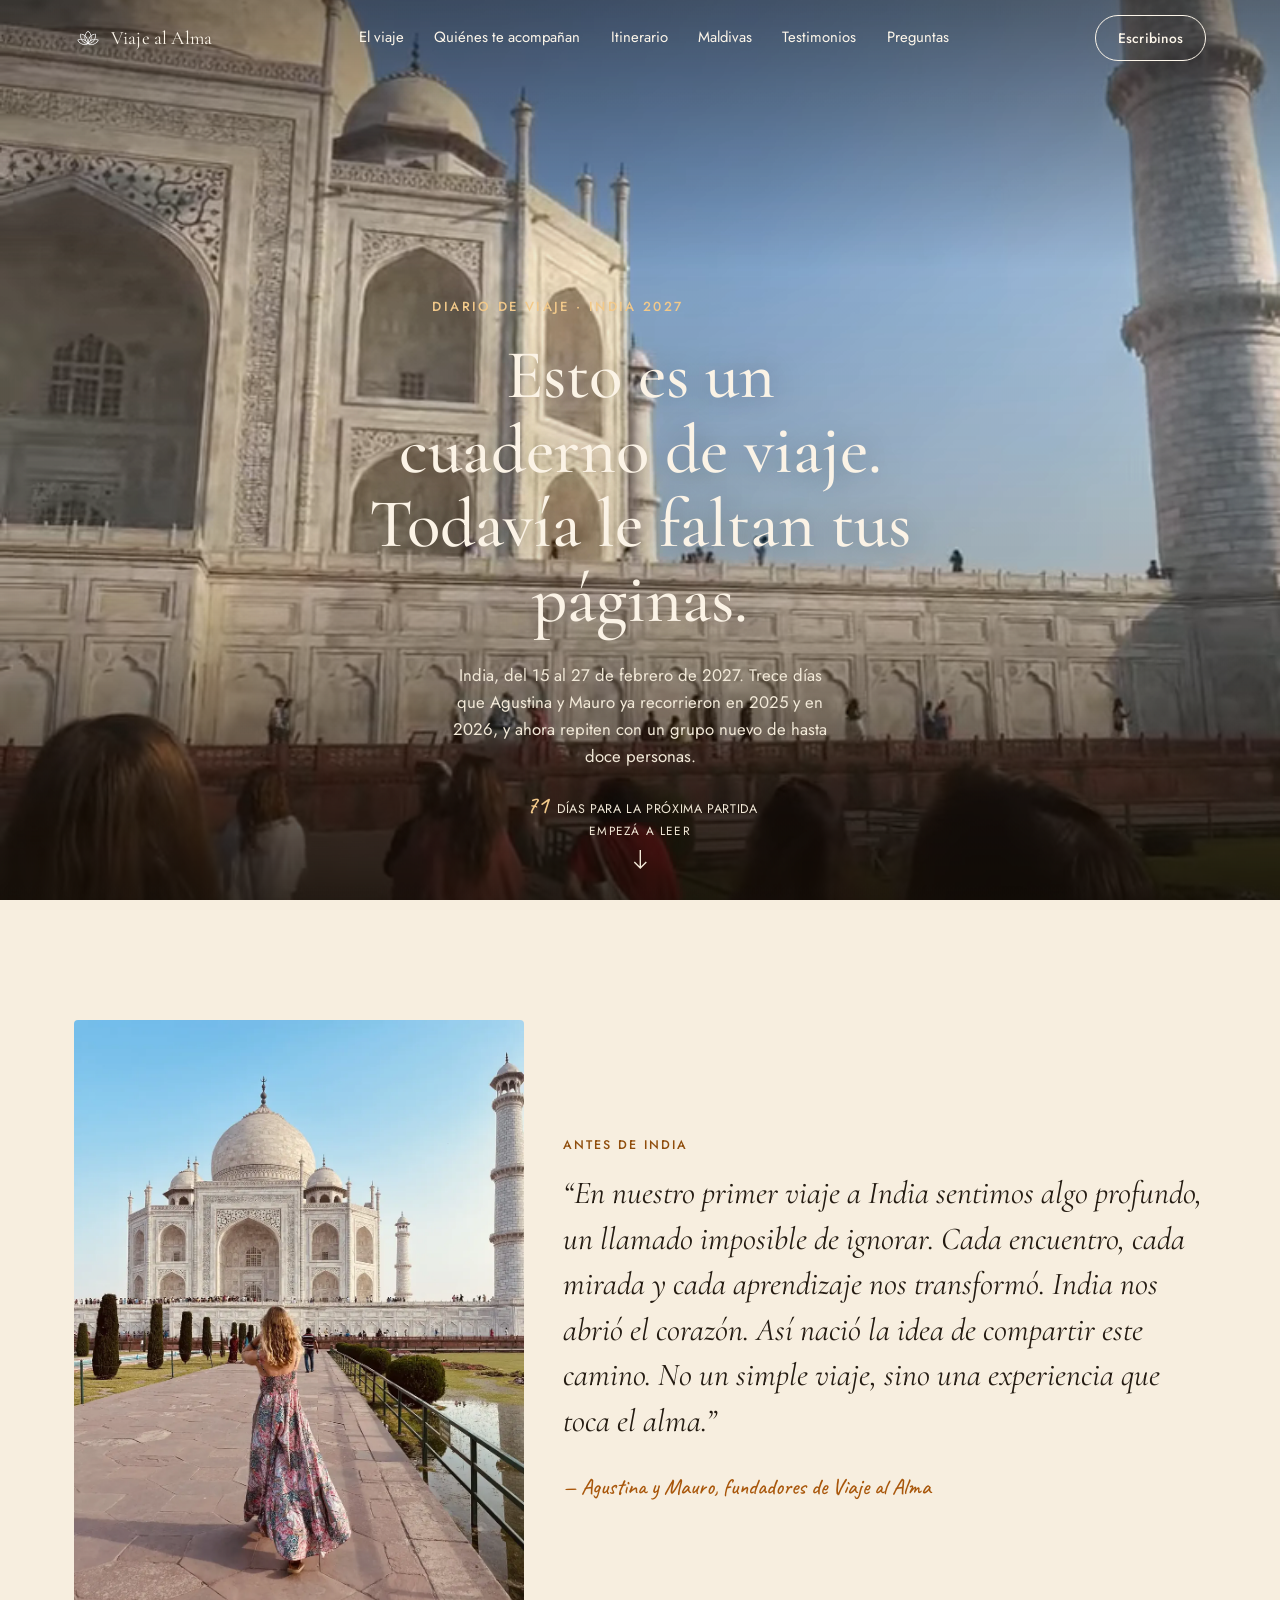
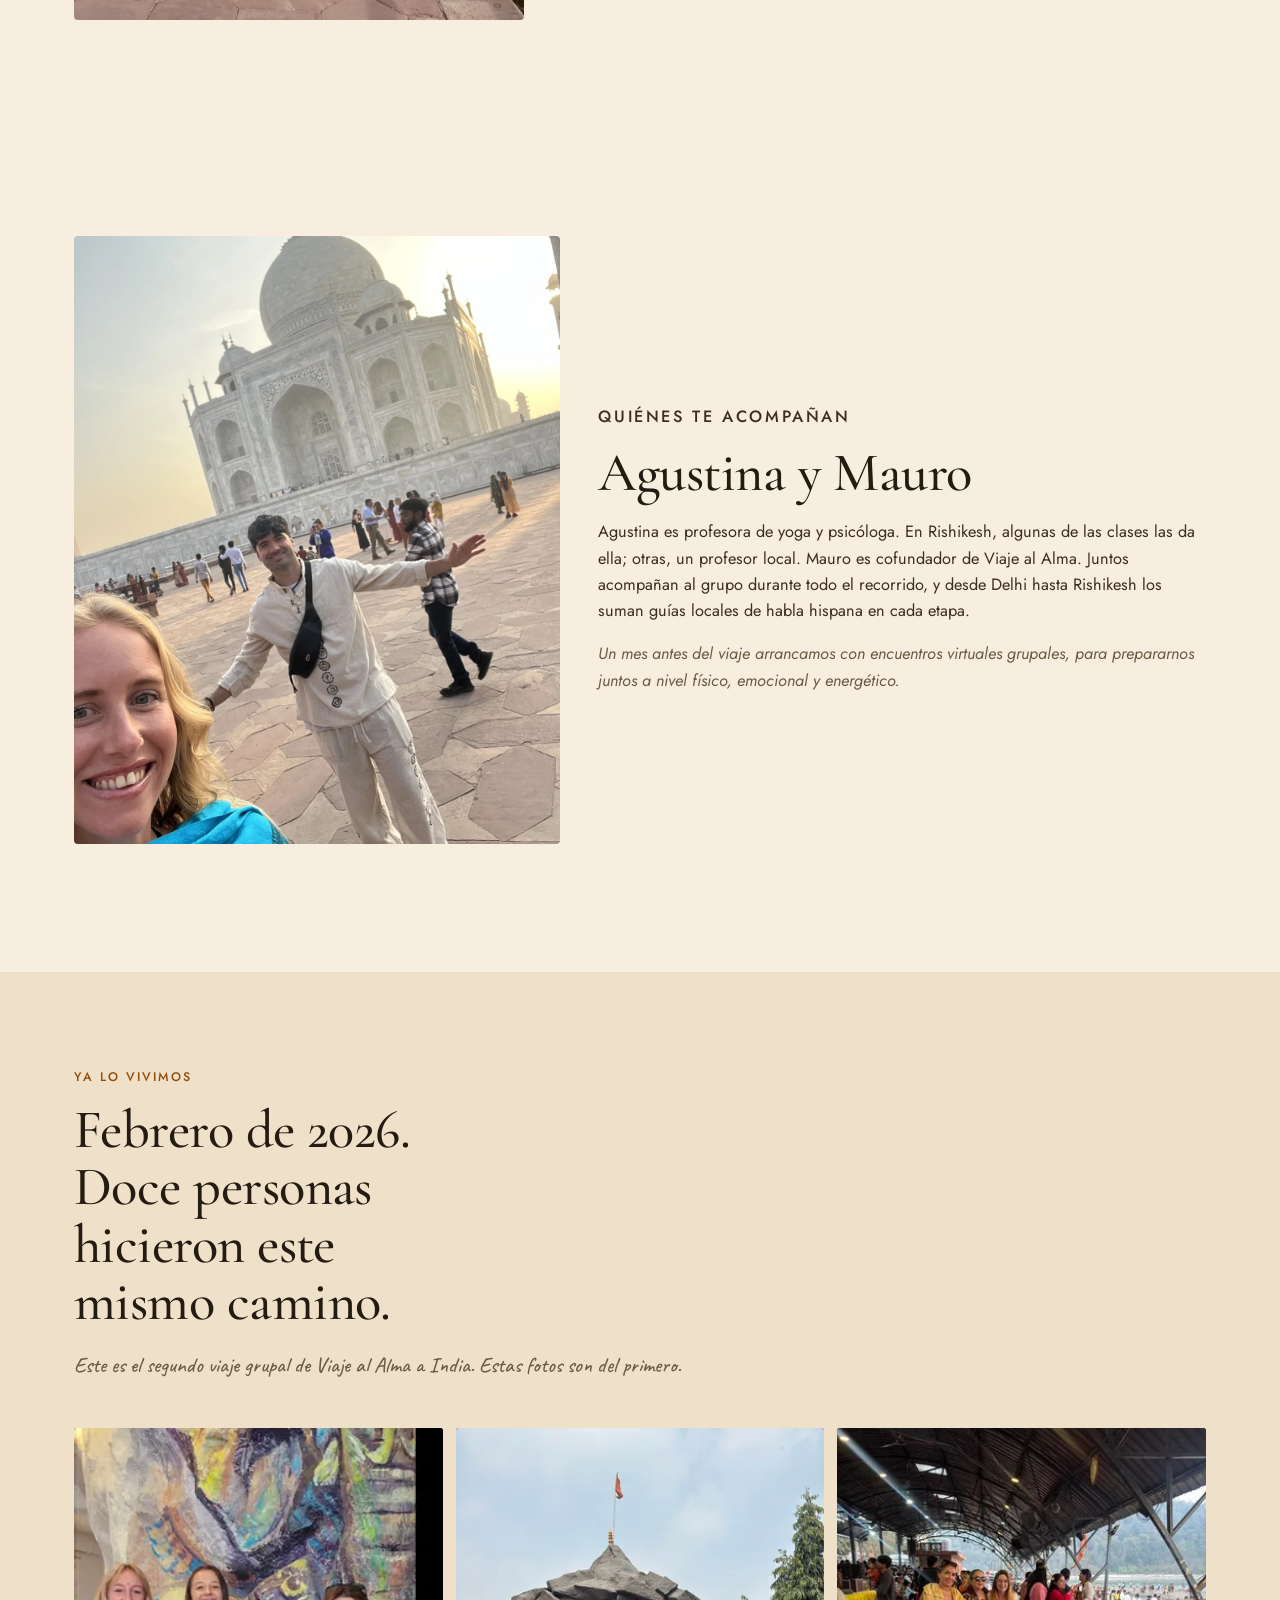
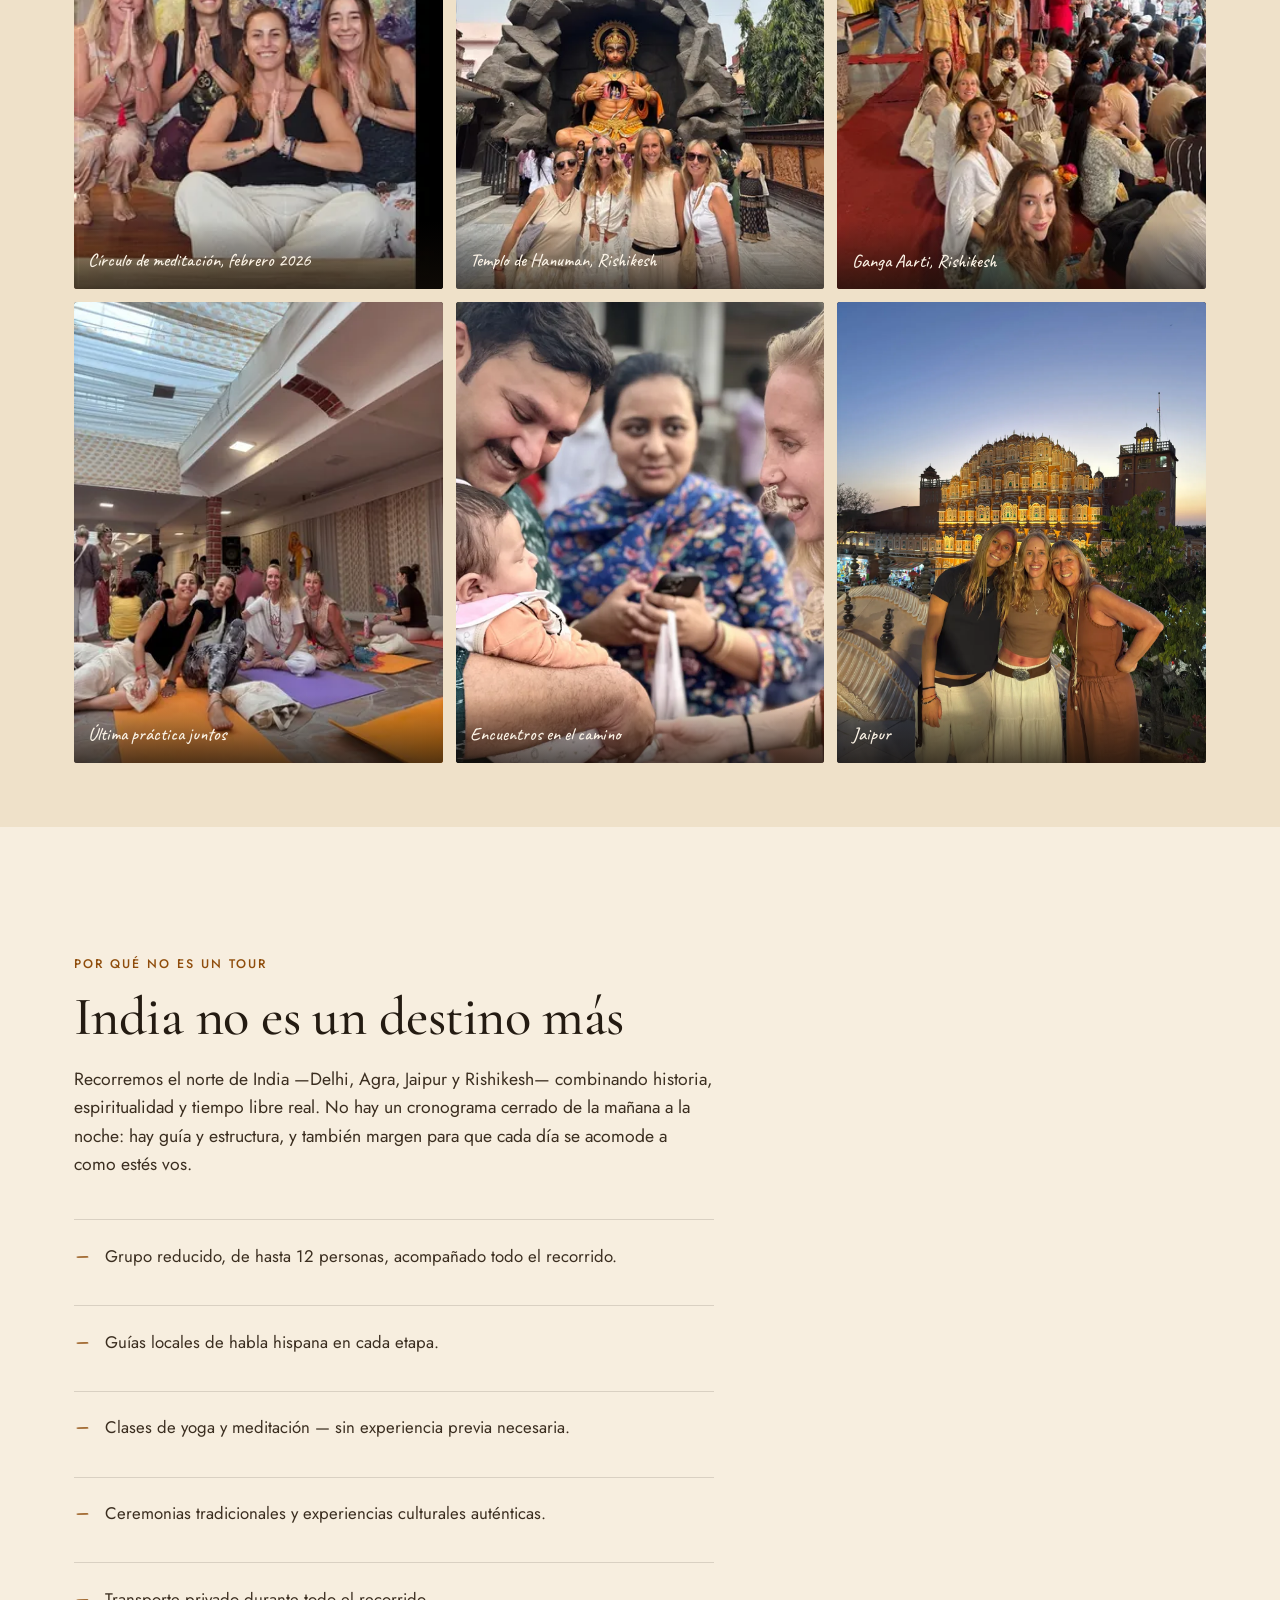
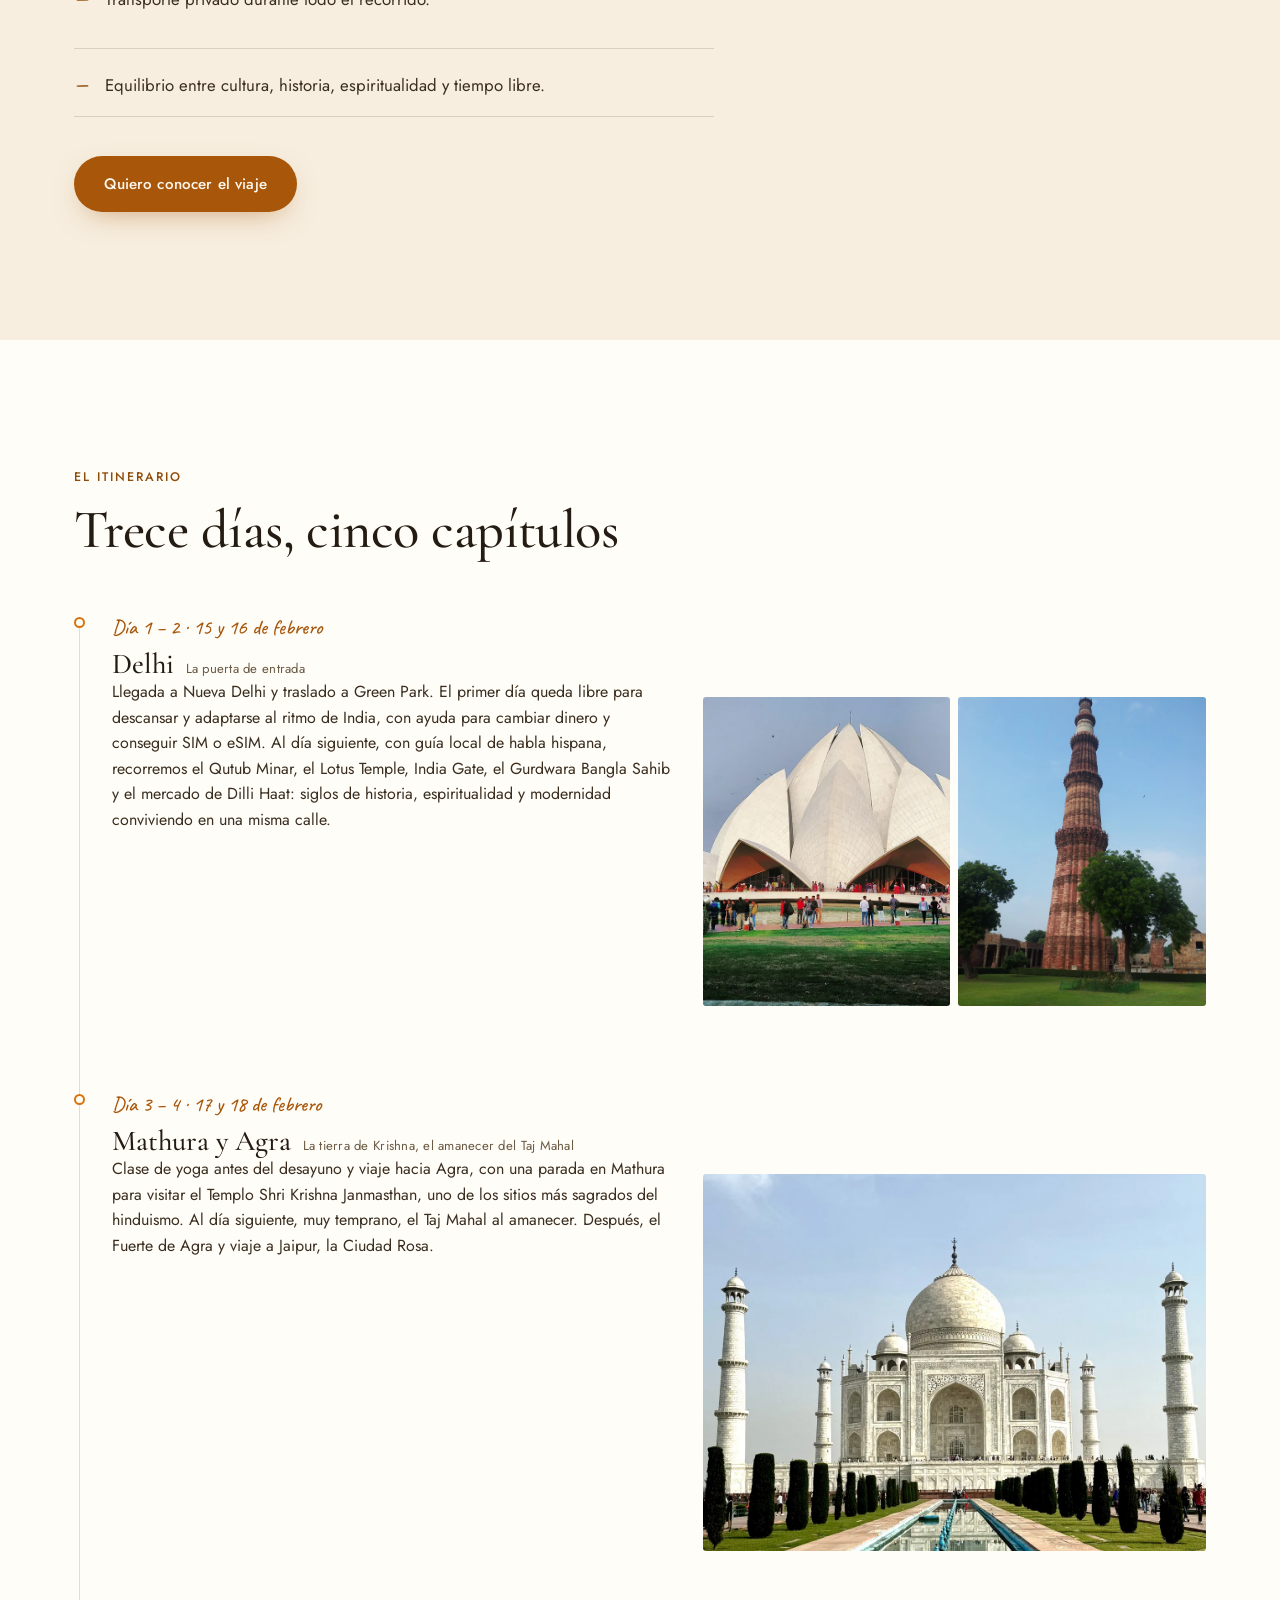
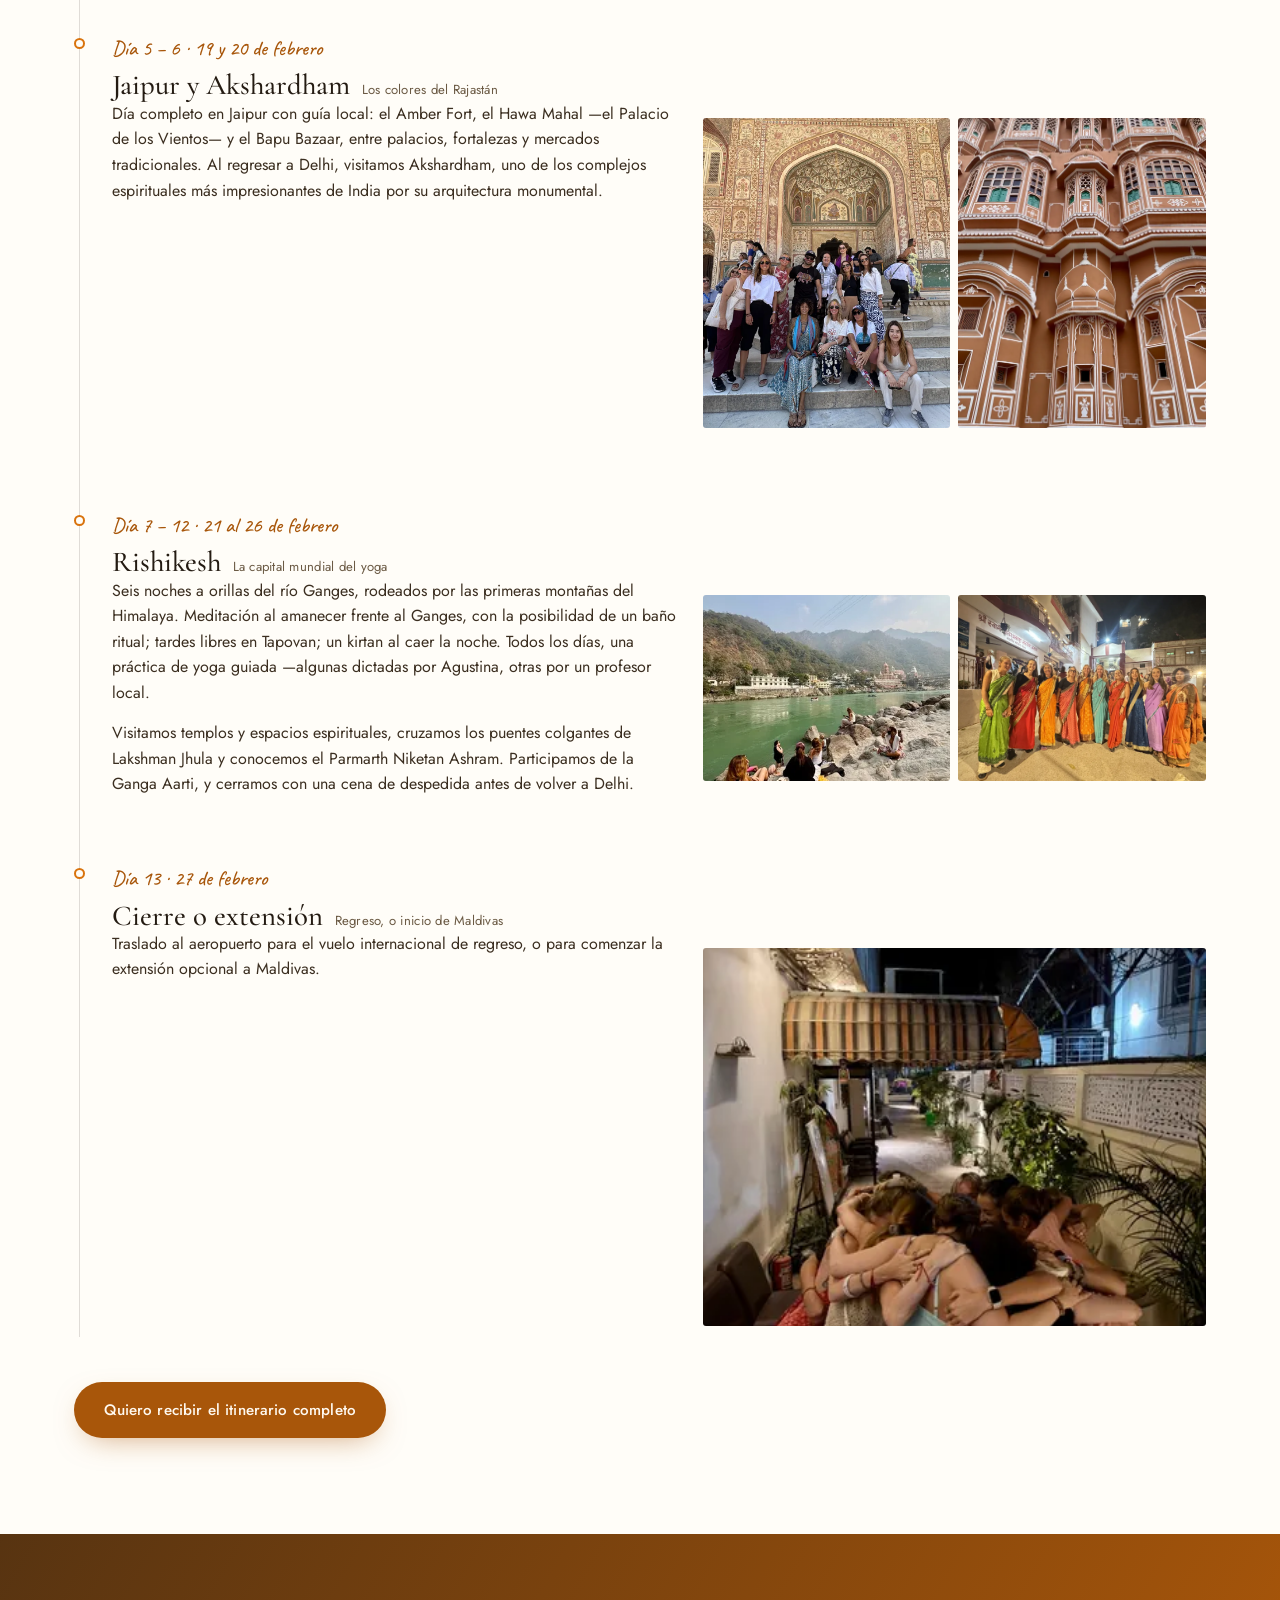
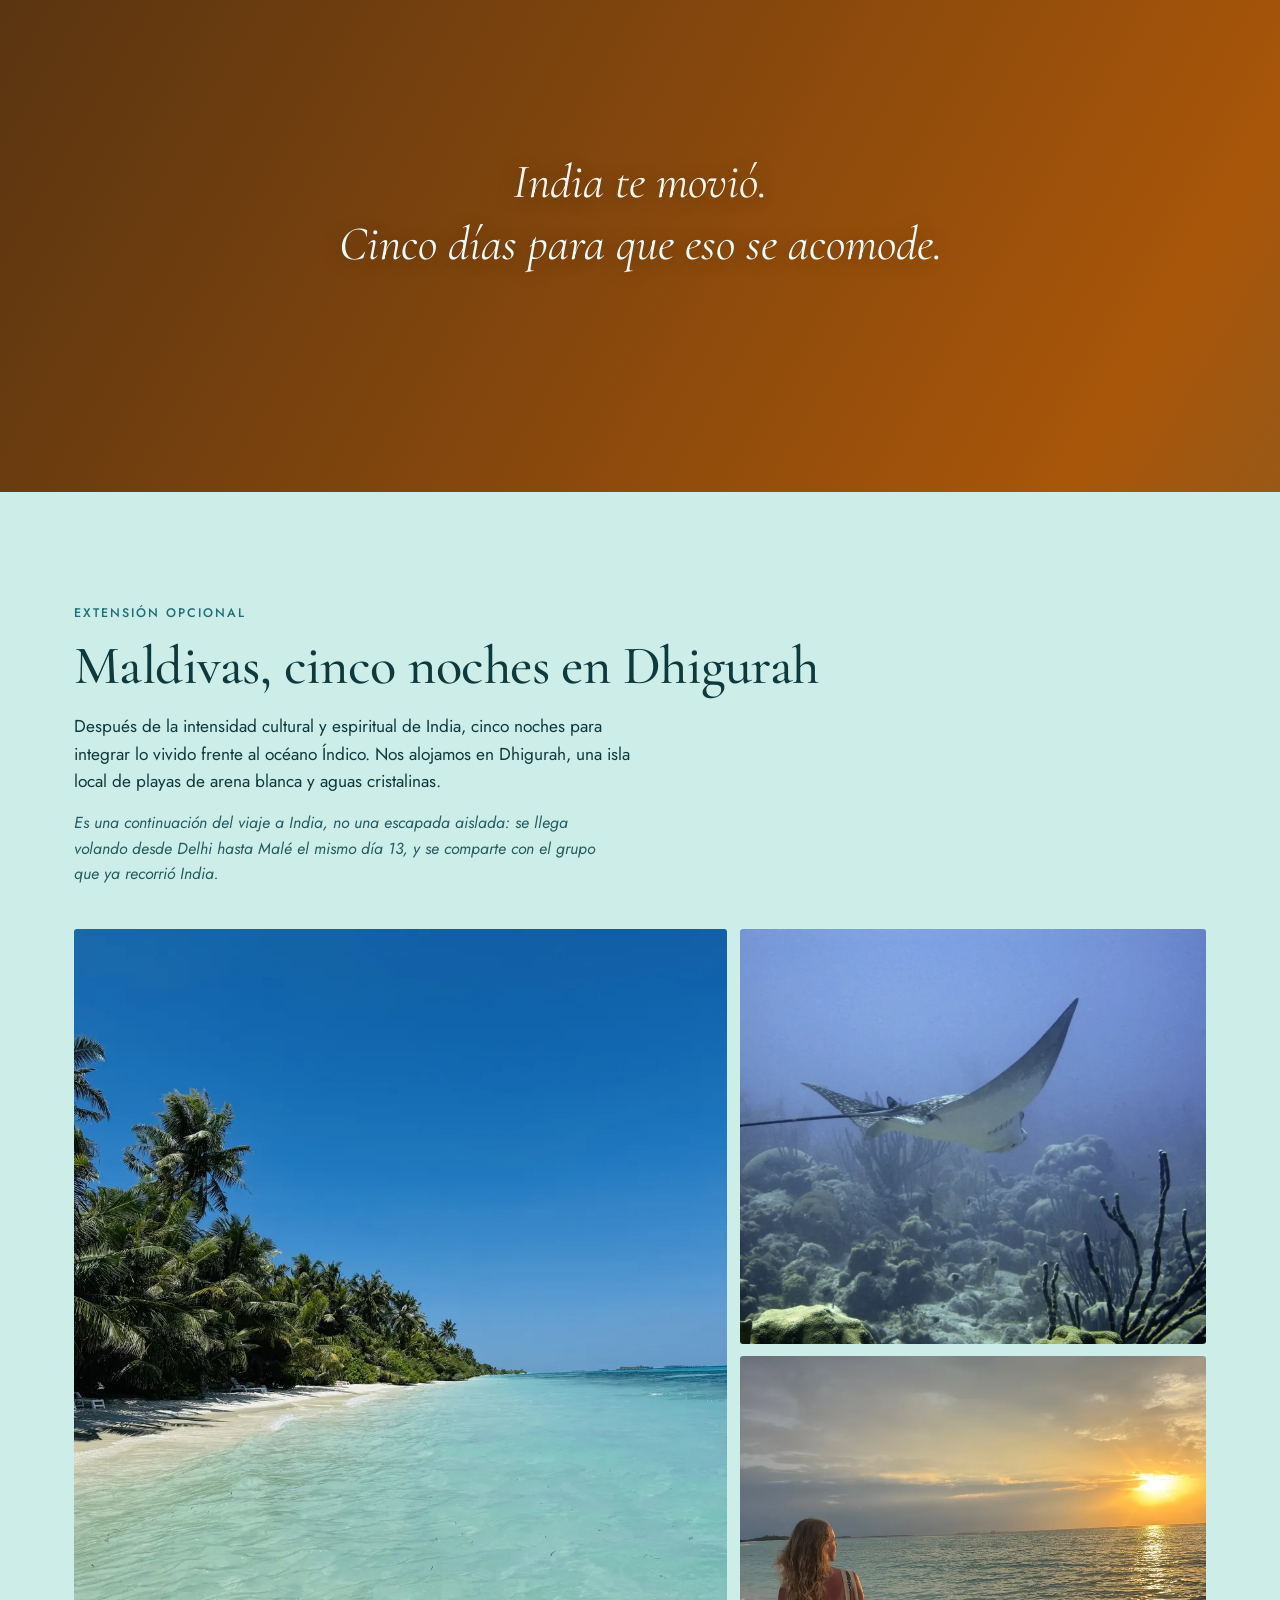
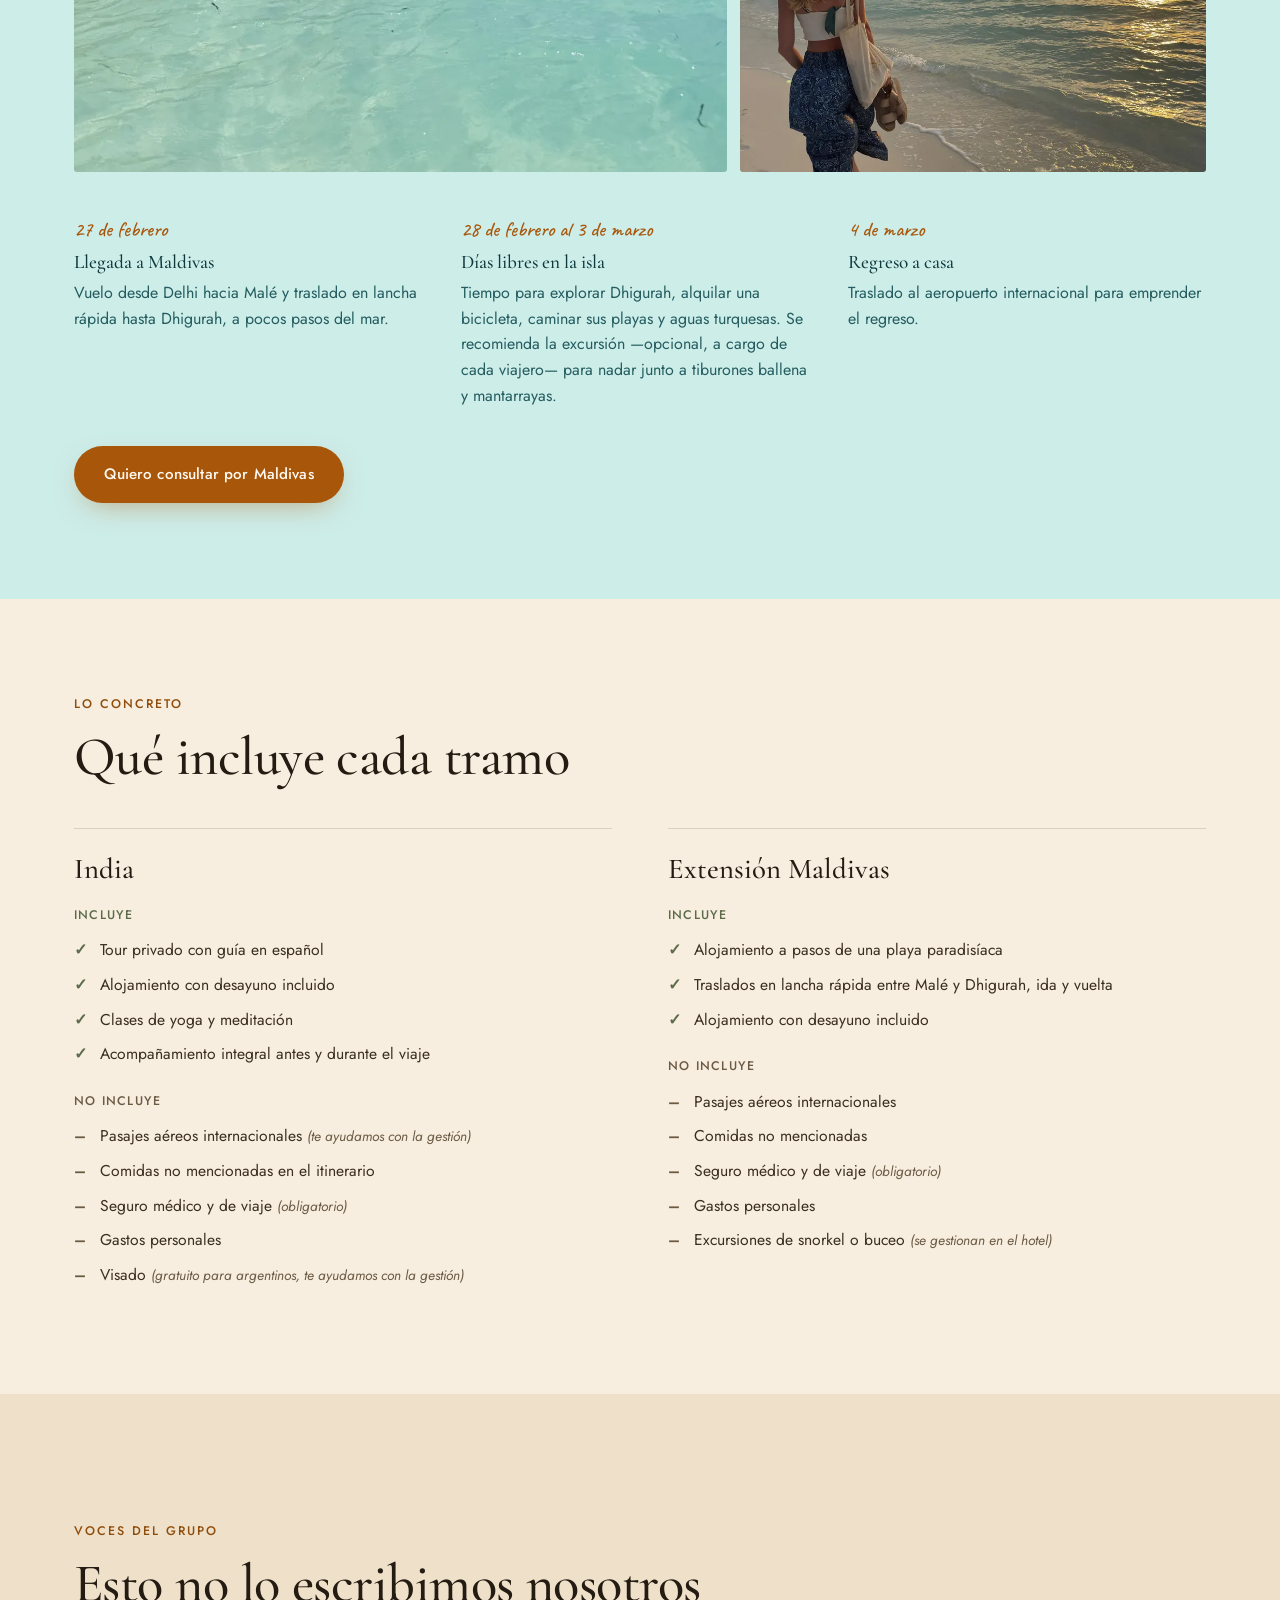
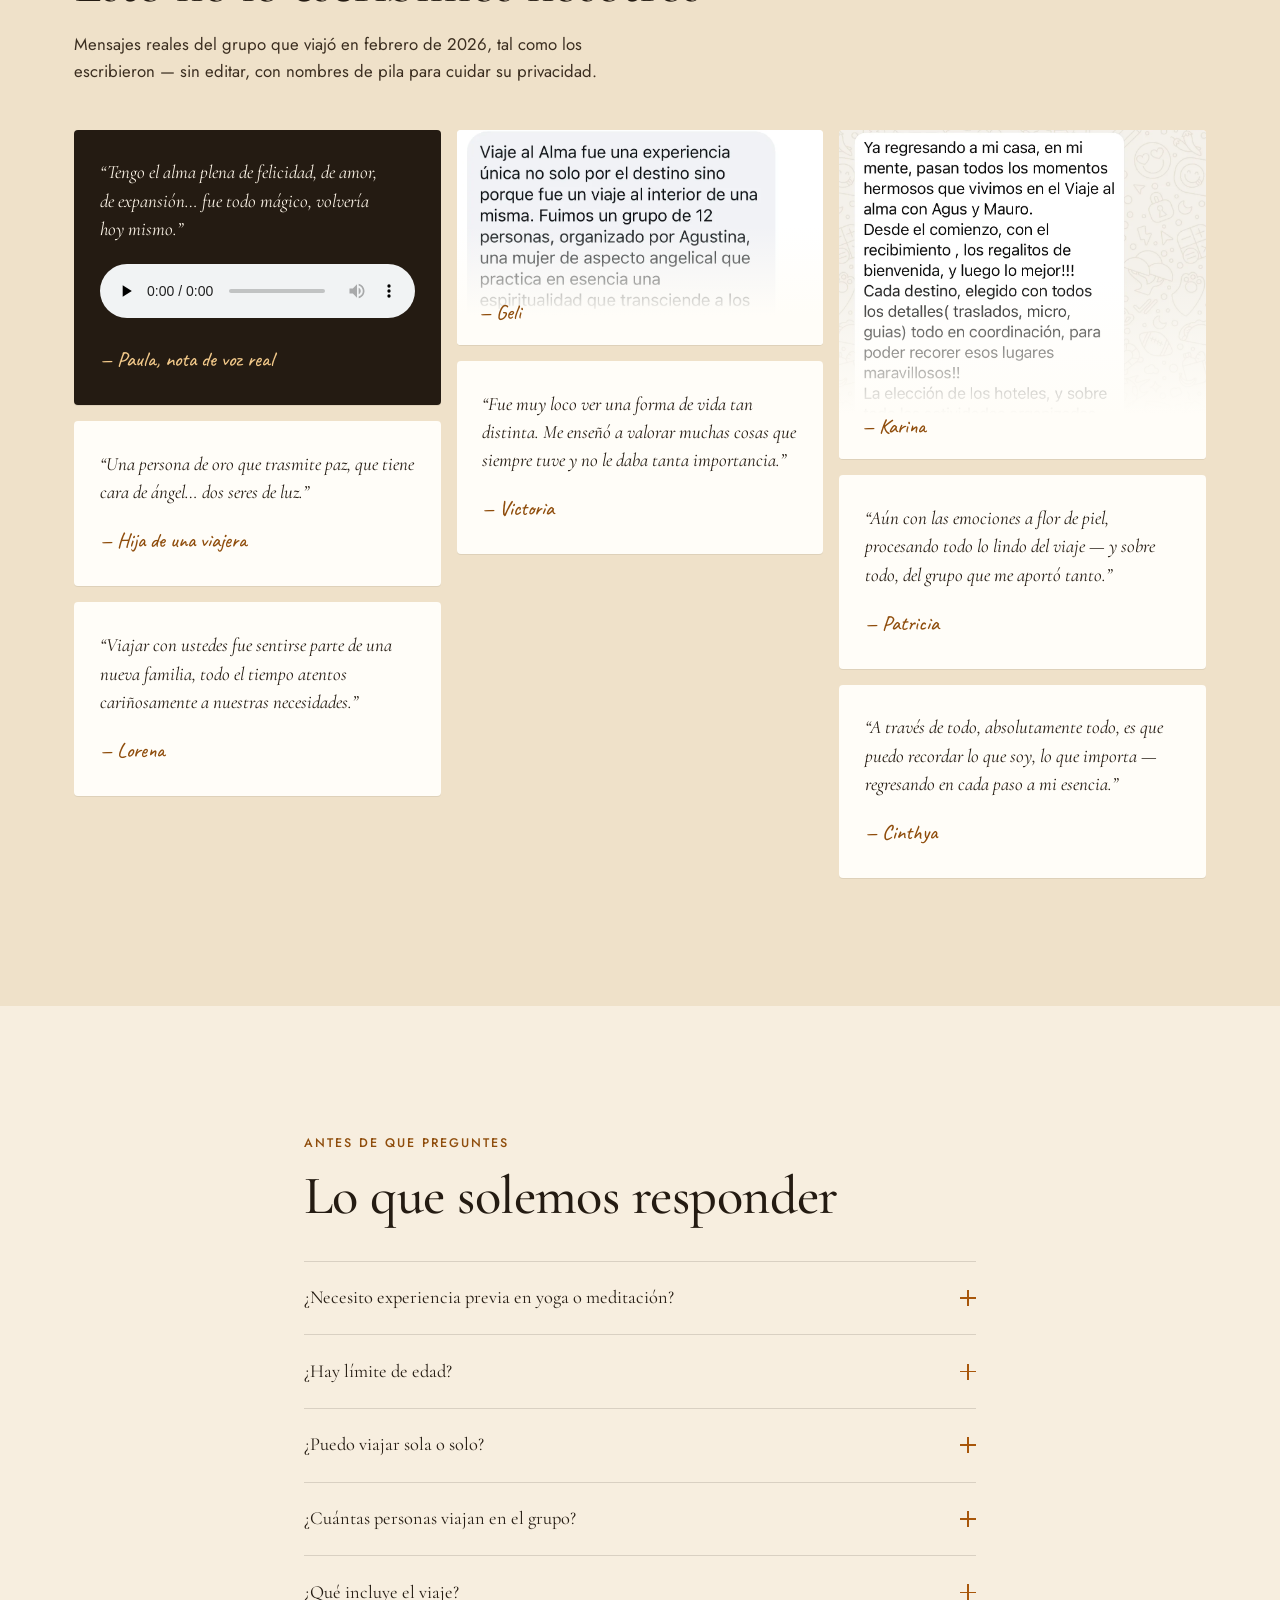
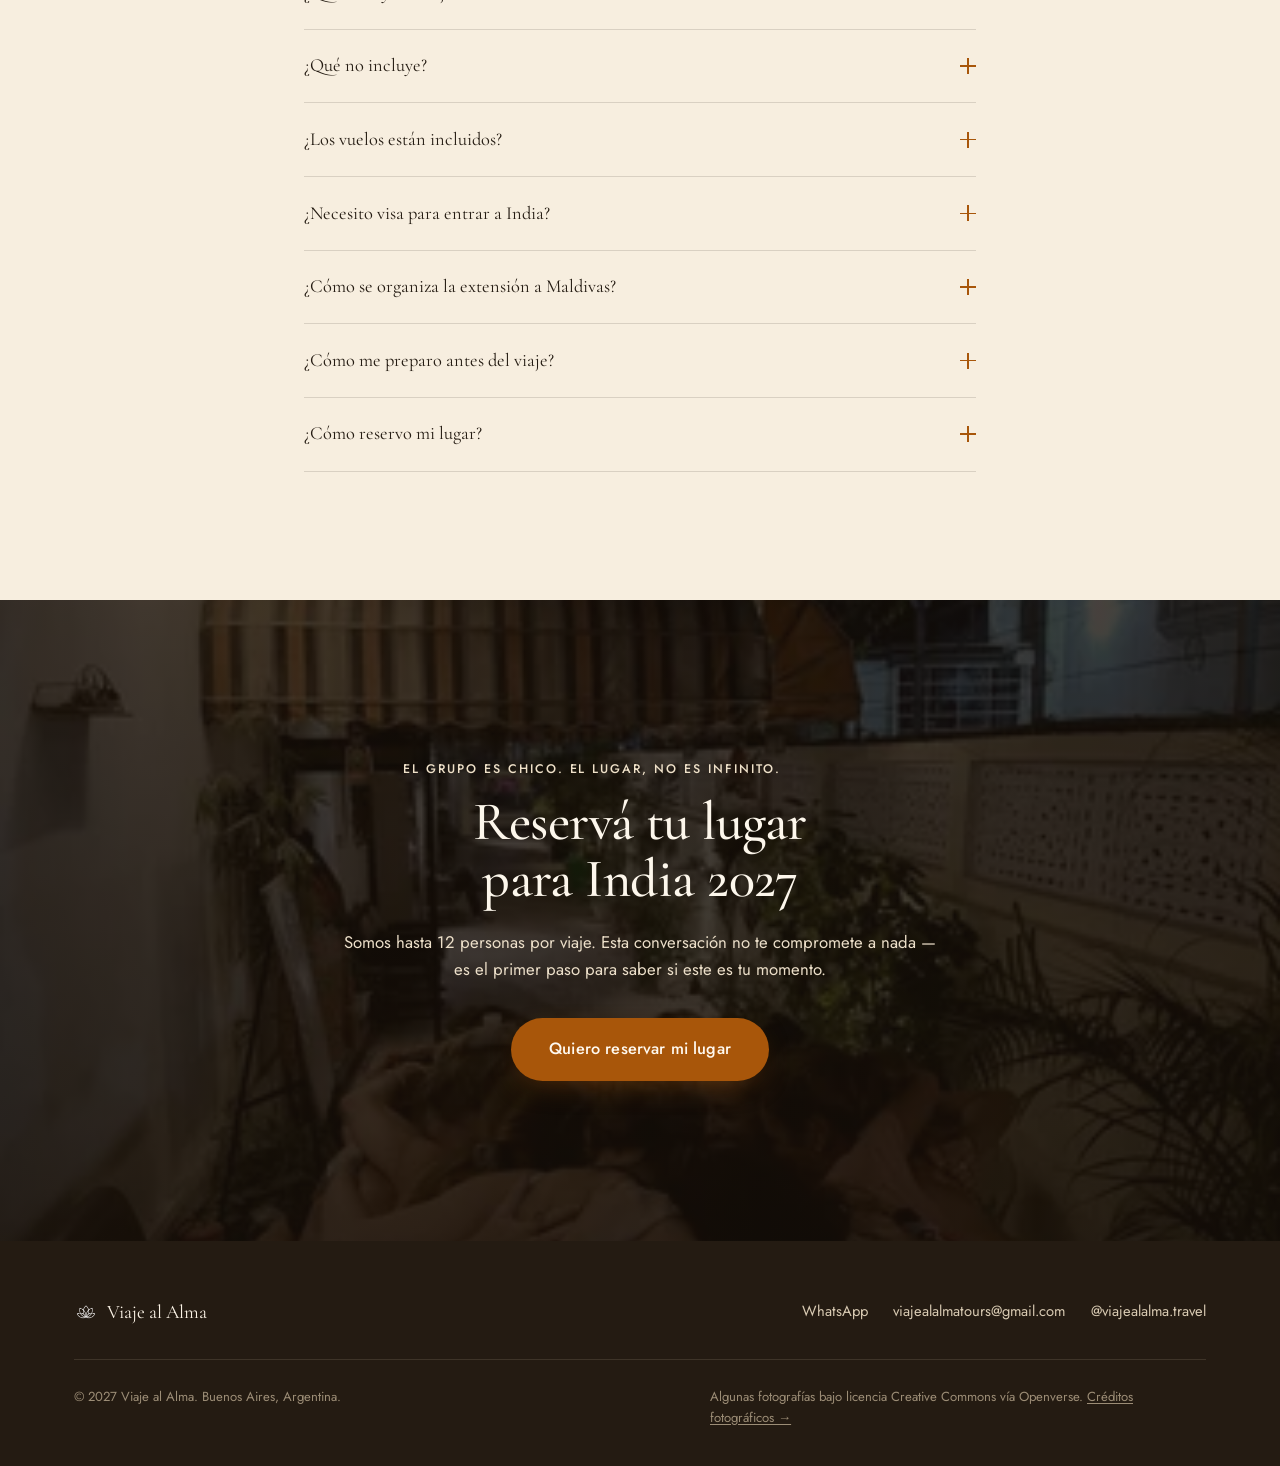
==== commit 8d892706: "Evitar el fallback nativo multi-source del video en iOS (Safari y Chrome) Confirmado con el usuario:" ====
--- a/index.html
+++ b/index.html
@@ -30,8 +30,8 @@
 
 <link rel="preload" as="image" href="assets/img/hero-poster.webp" fetchpriority="high">
 
-<link rel="stylesheet" href="lib/fonts.css?v=20260808g">
-<link rel="stylesheet" href="styles.css?v=20260808g">
+<link rel="stylesheet" href="lib/fonts.css?v=20260808h">
+<link rel="stylesheet" href="styles.css?v=20260808h">
 
 <script type="application/ld+json">
 {
@@ -575,6 +575,6 @@
 <script defer src="lib/gsap.min.js"></script>
 <script defer src="lib/ScrollTrigger.min.js"></script>
 <script defer src="lib/manifest.js"></script>
-<script defer src="main.js?v=20260808g"></script>
+<script defer src="main.js?v=20260808h"></script>
 </body>
 </html>
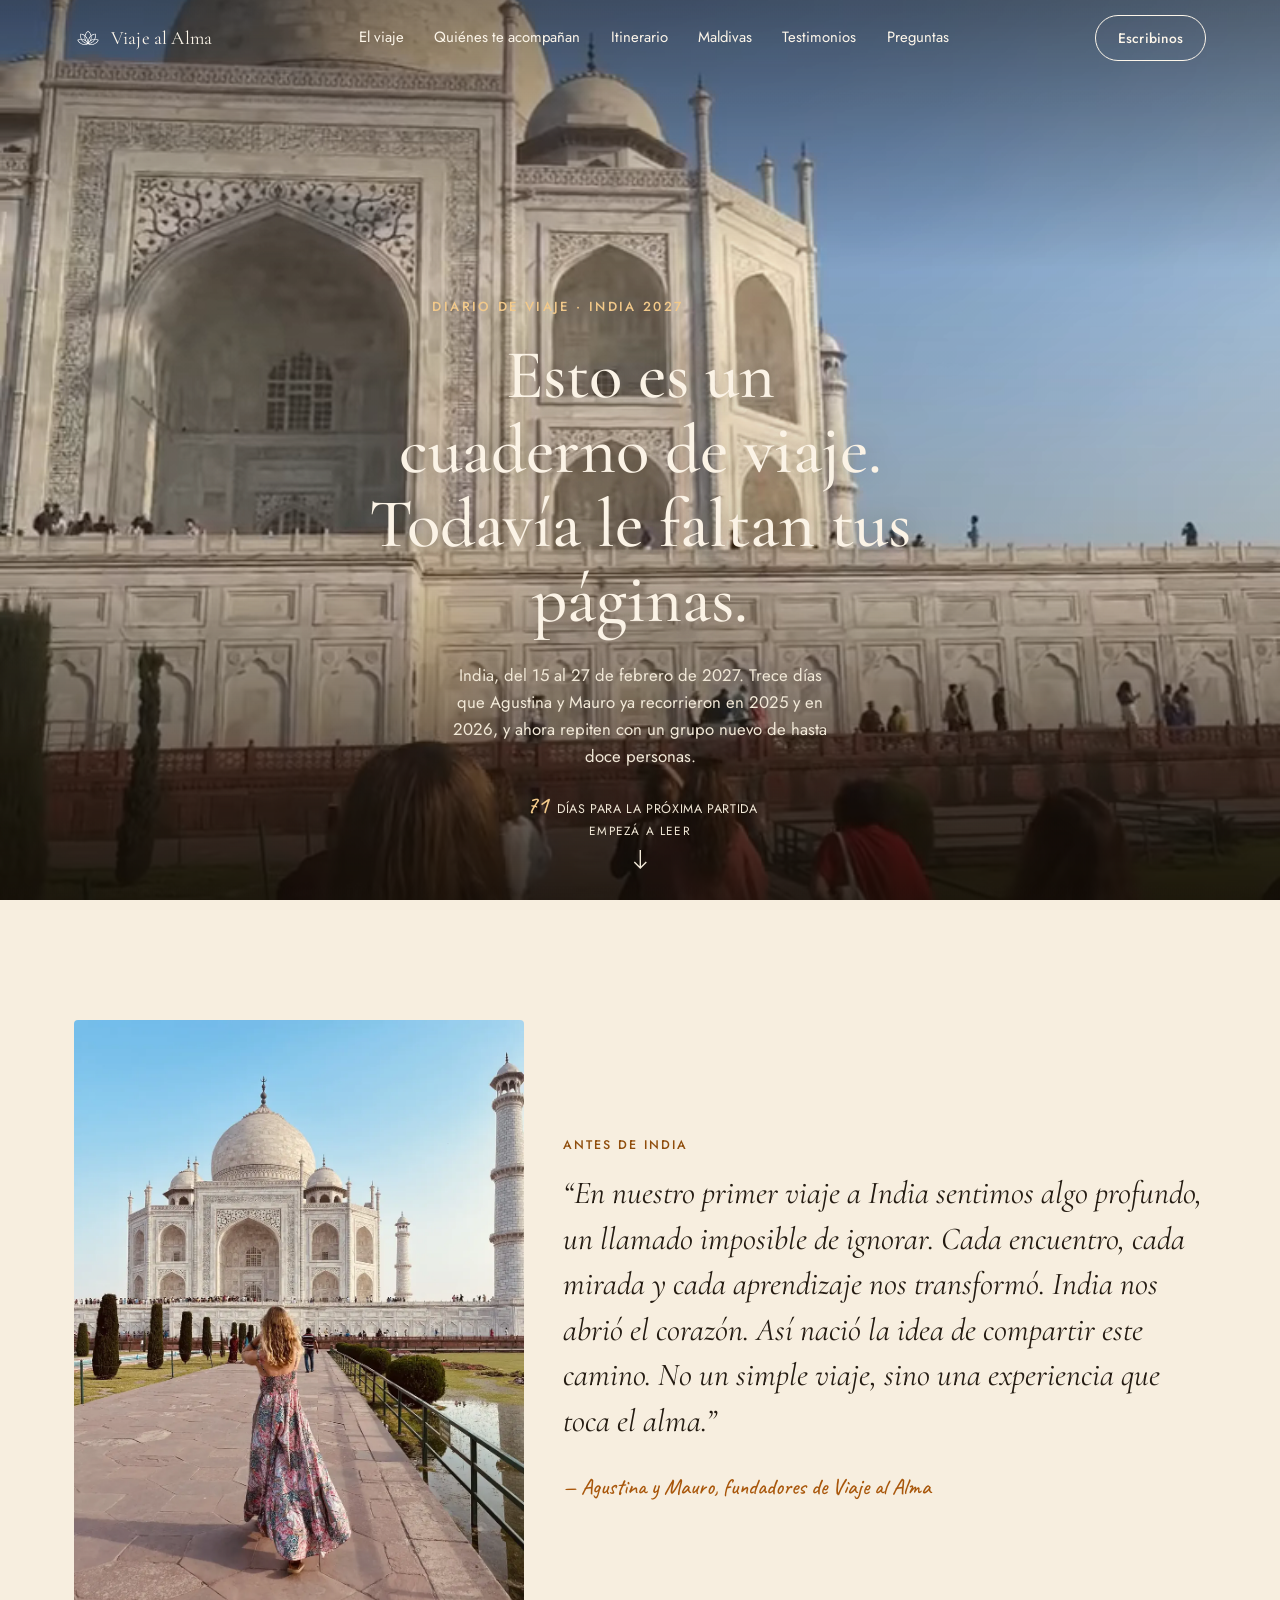
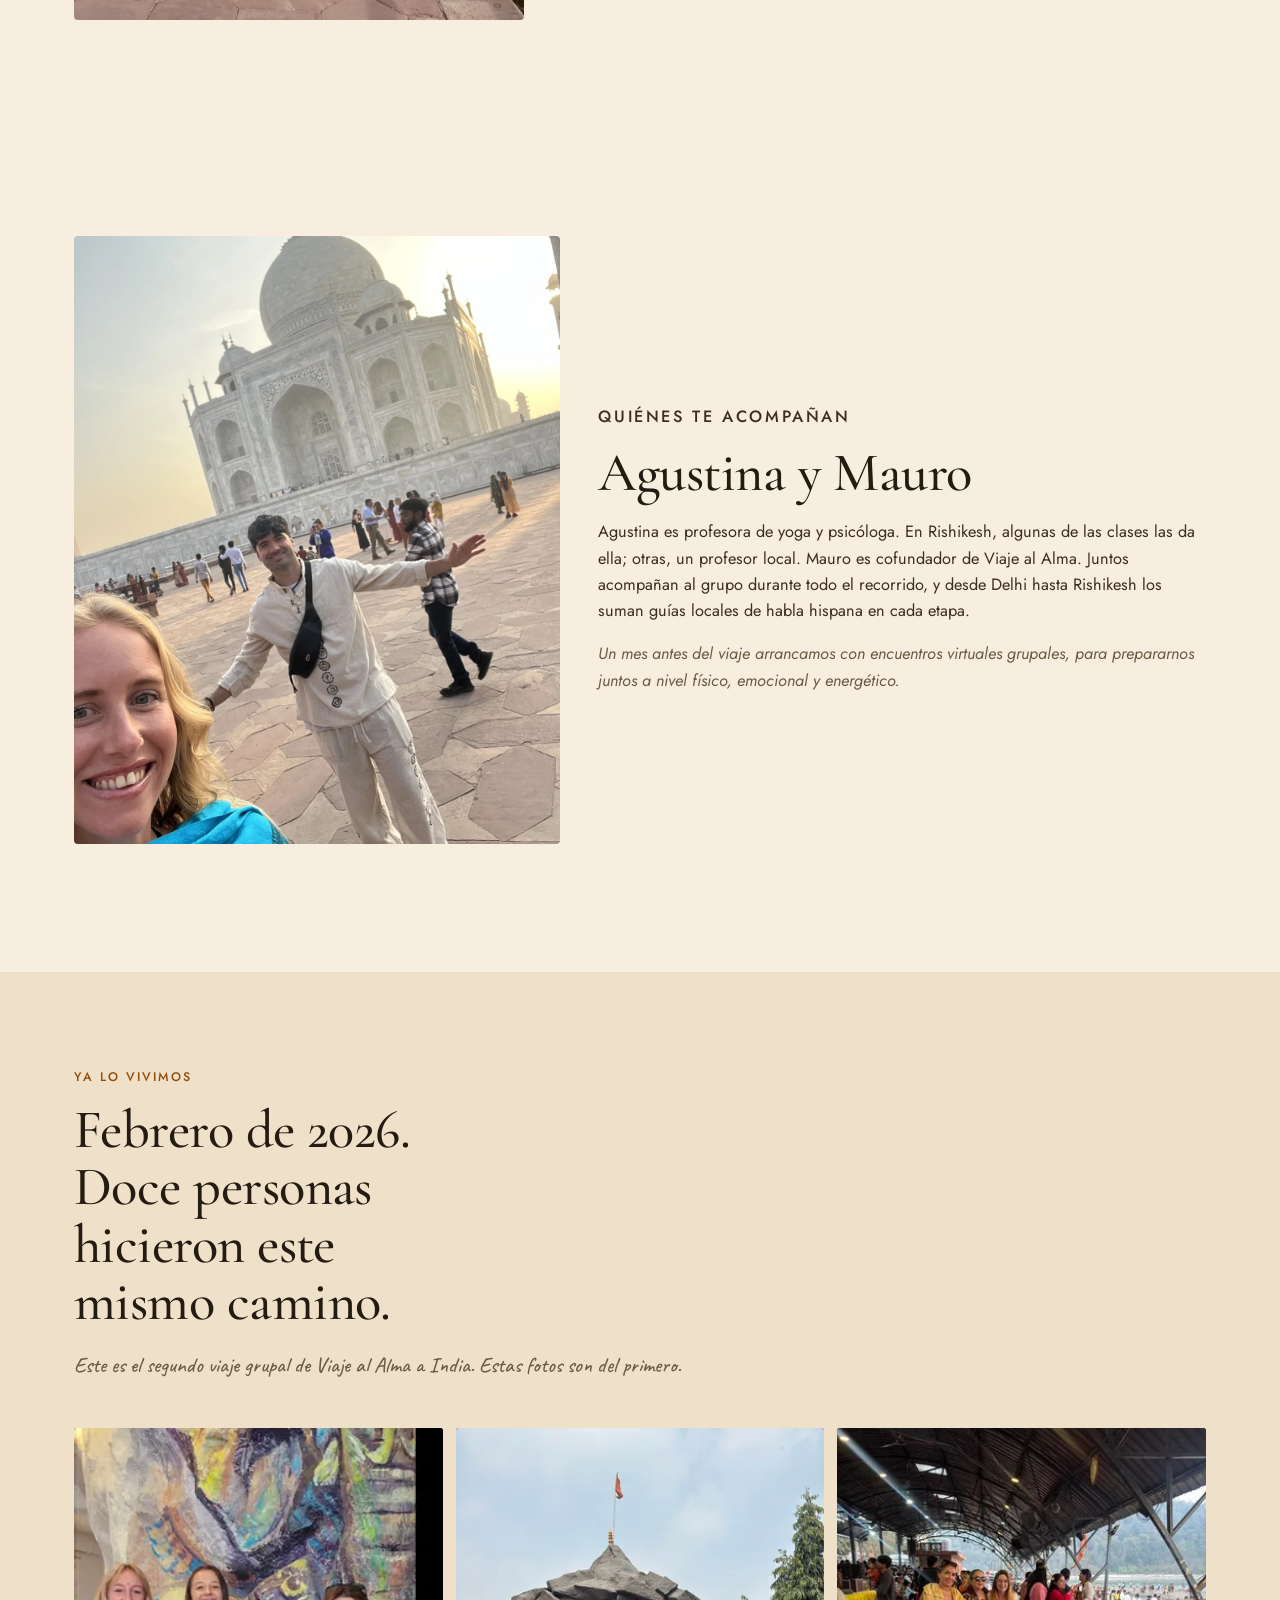
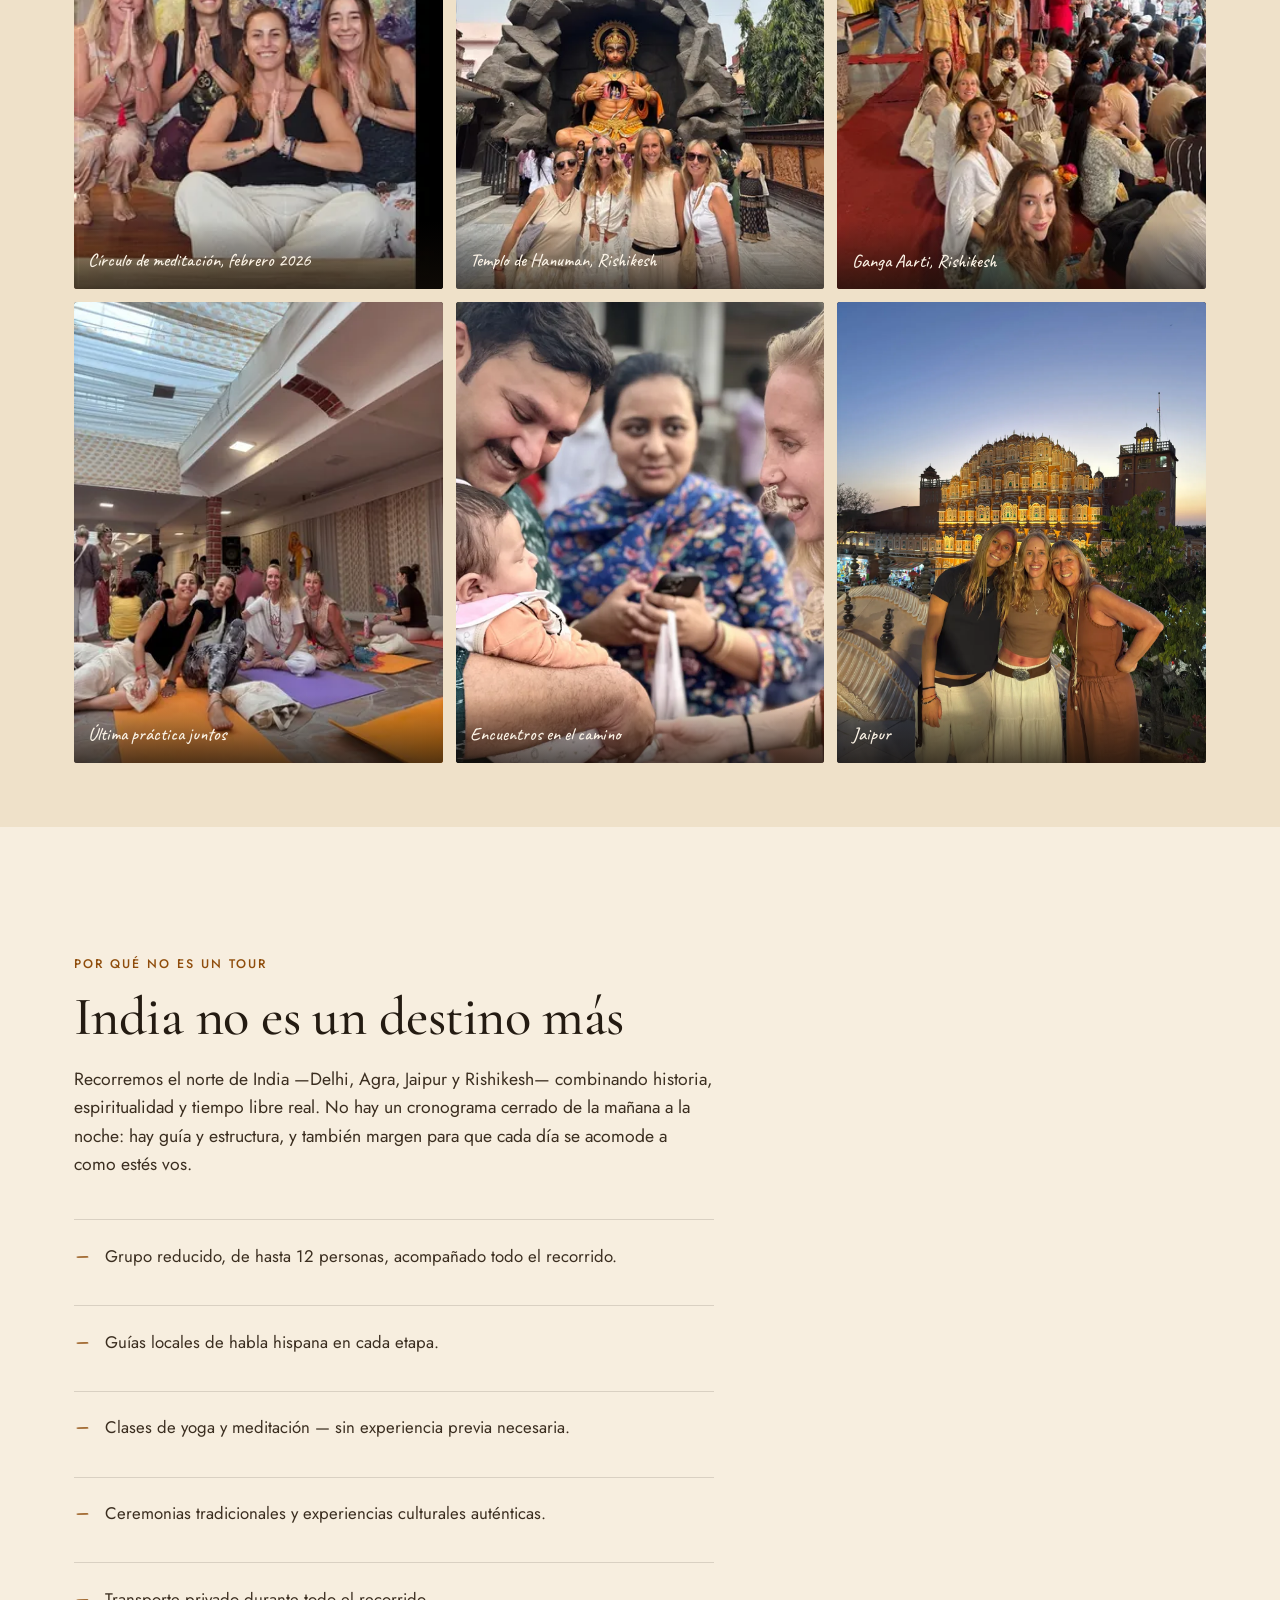
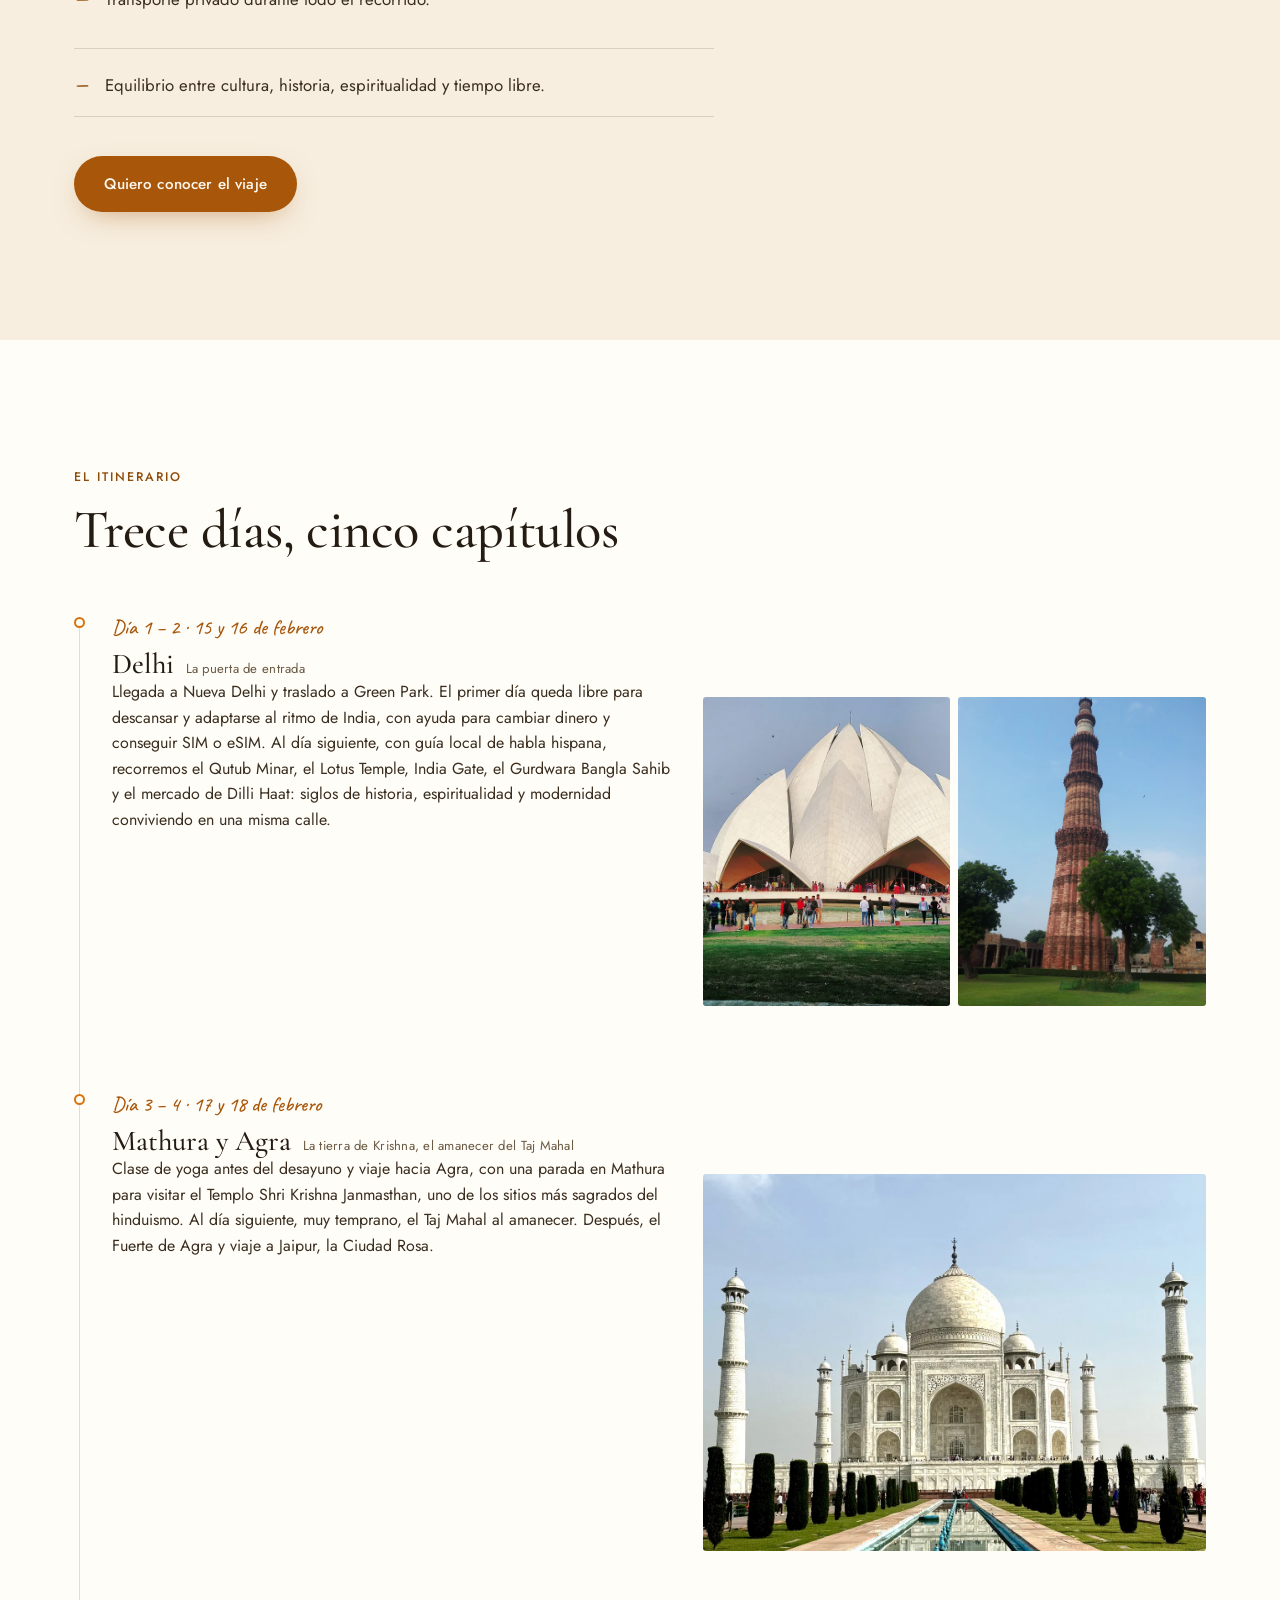
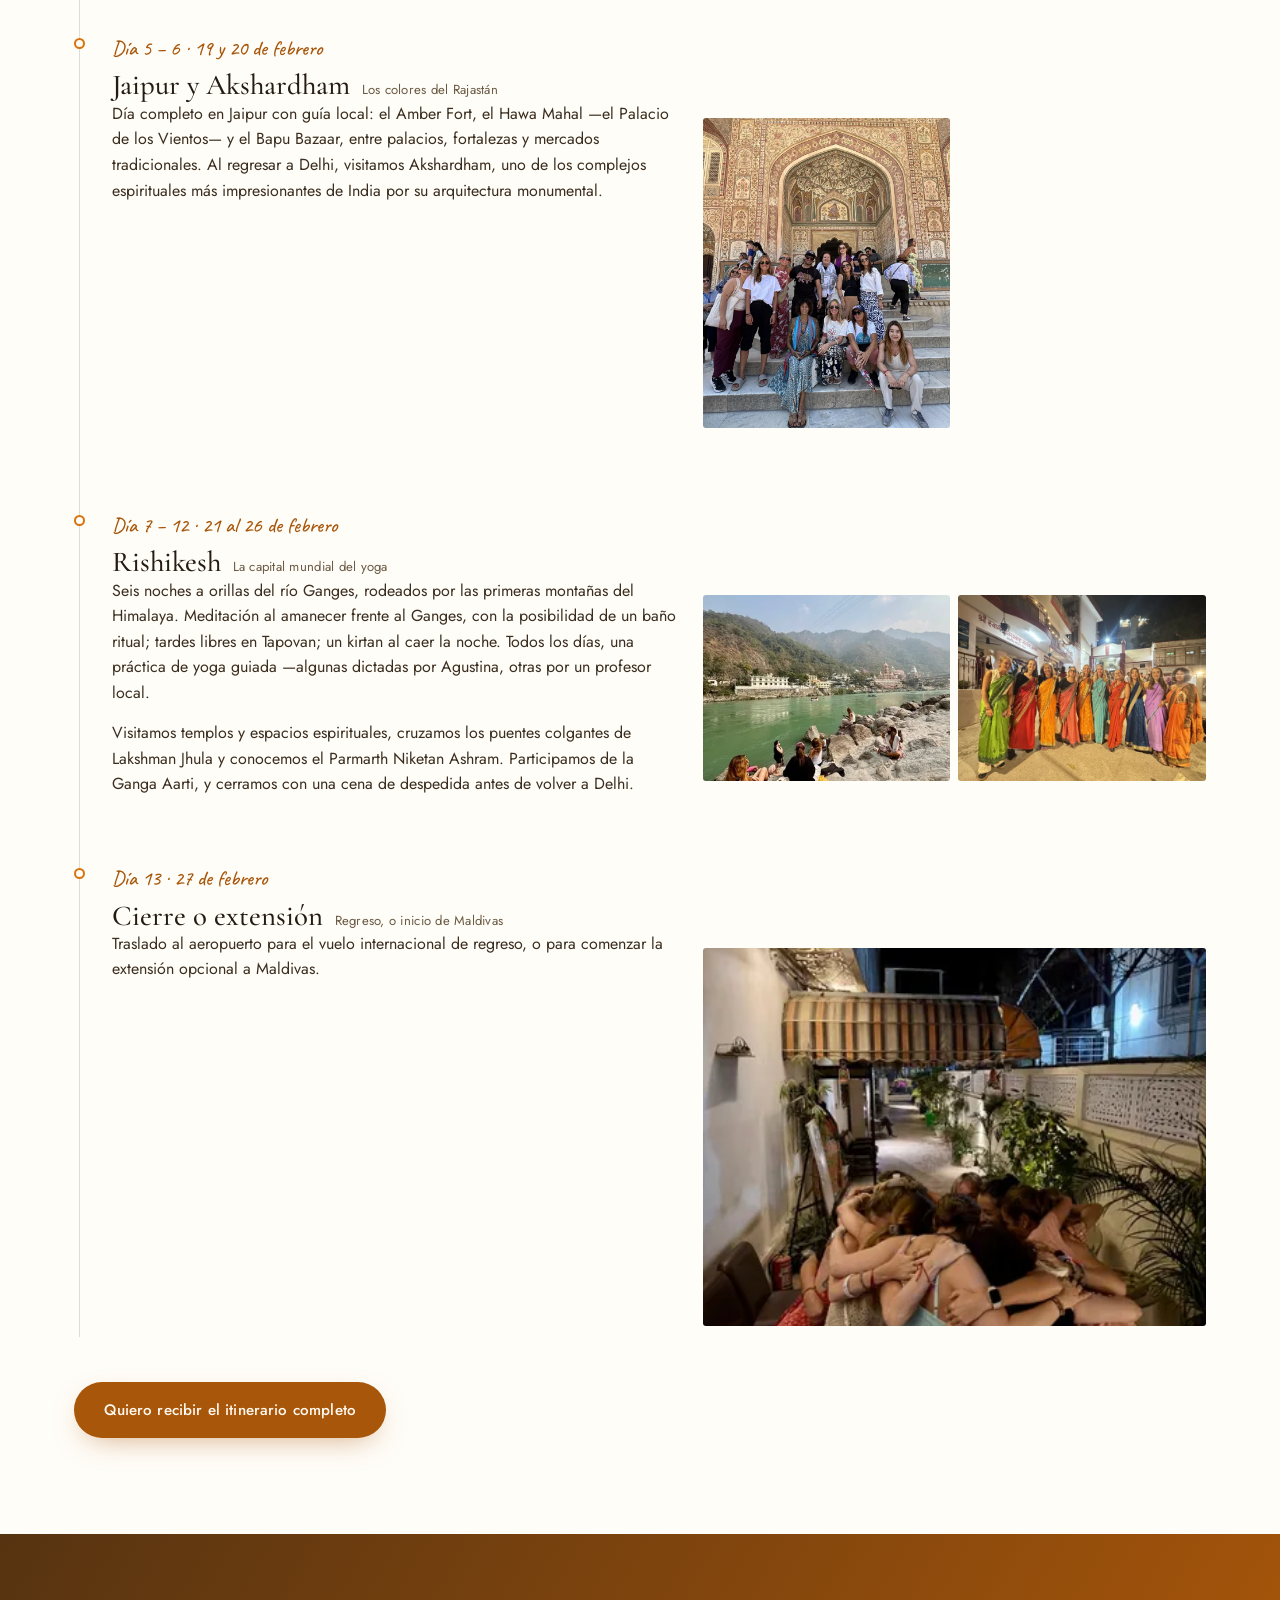
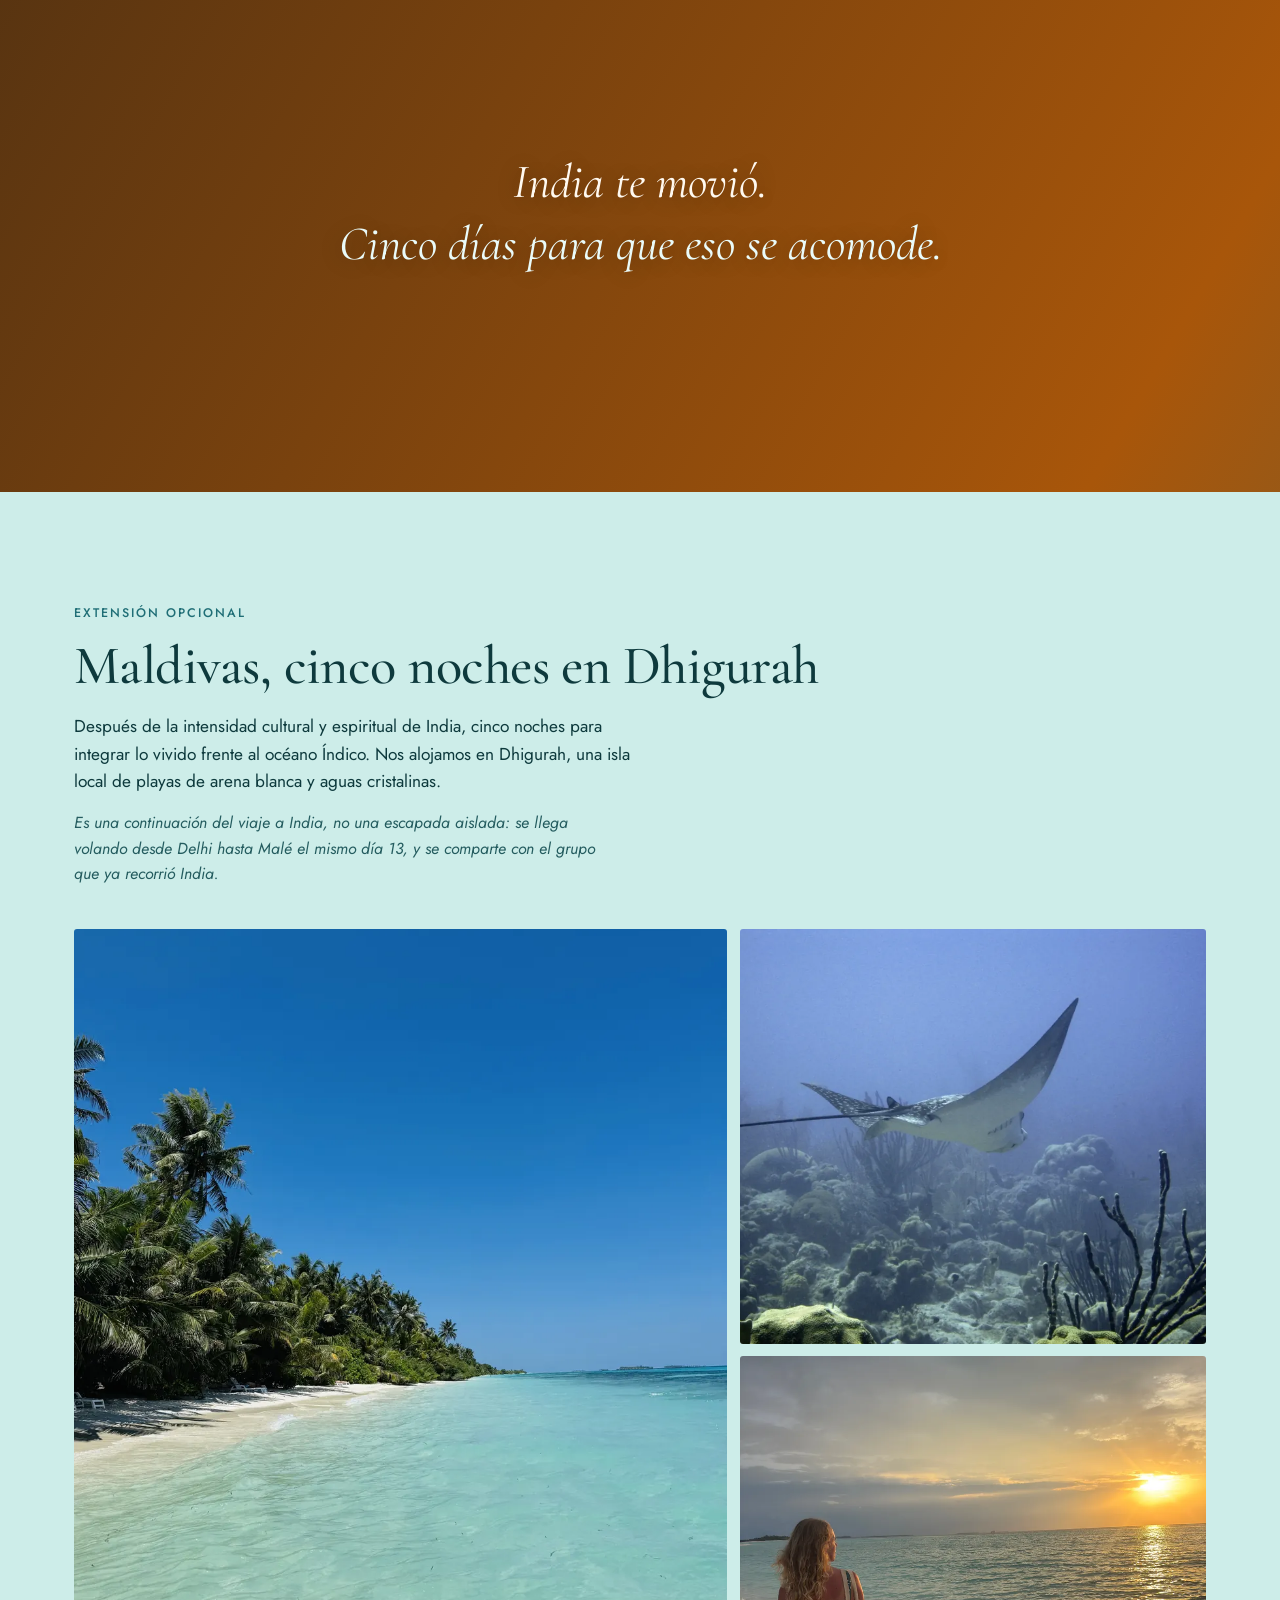
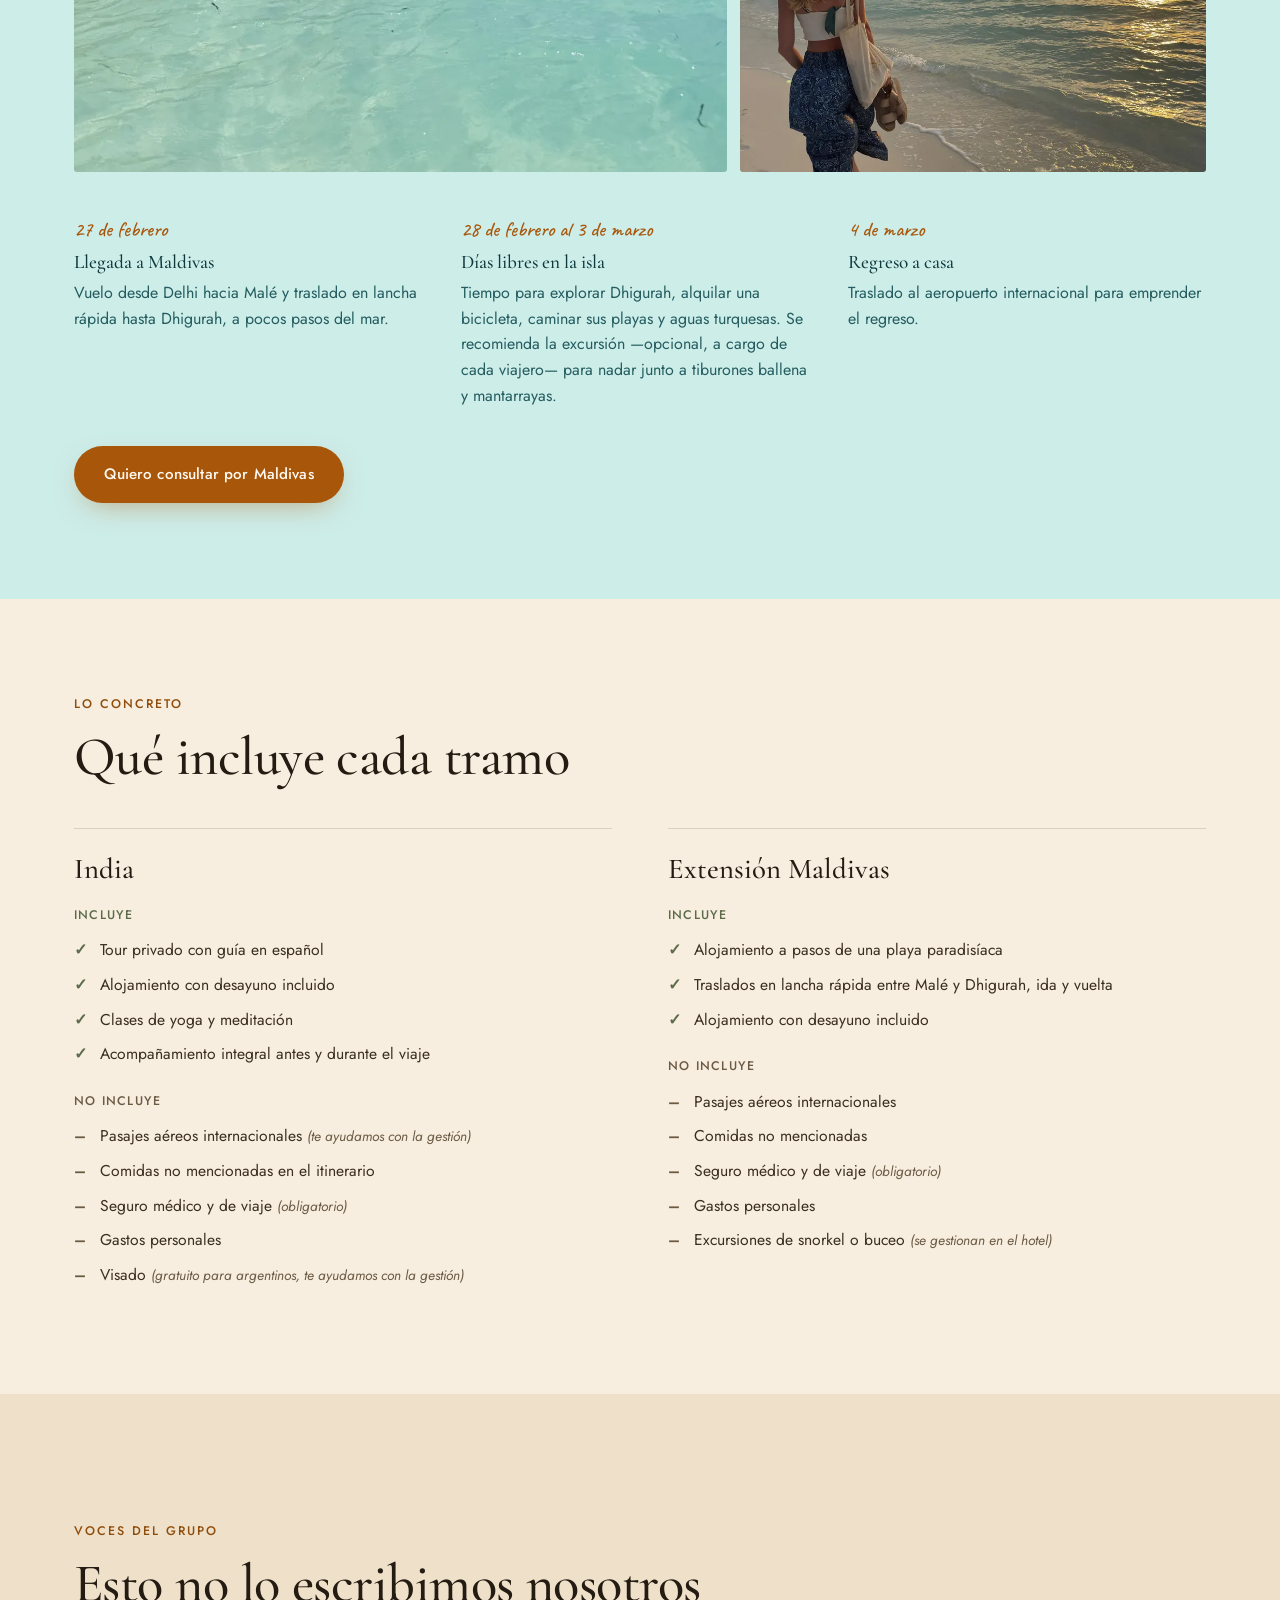
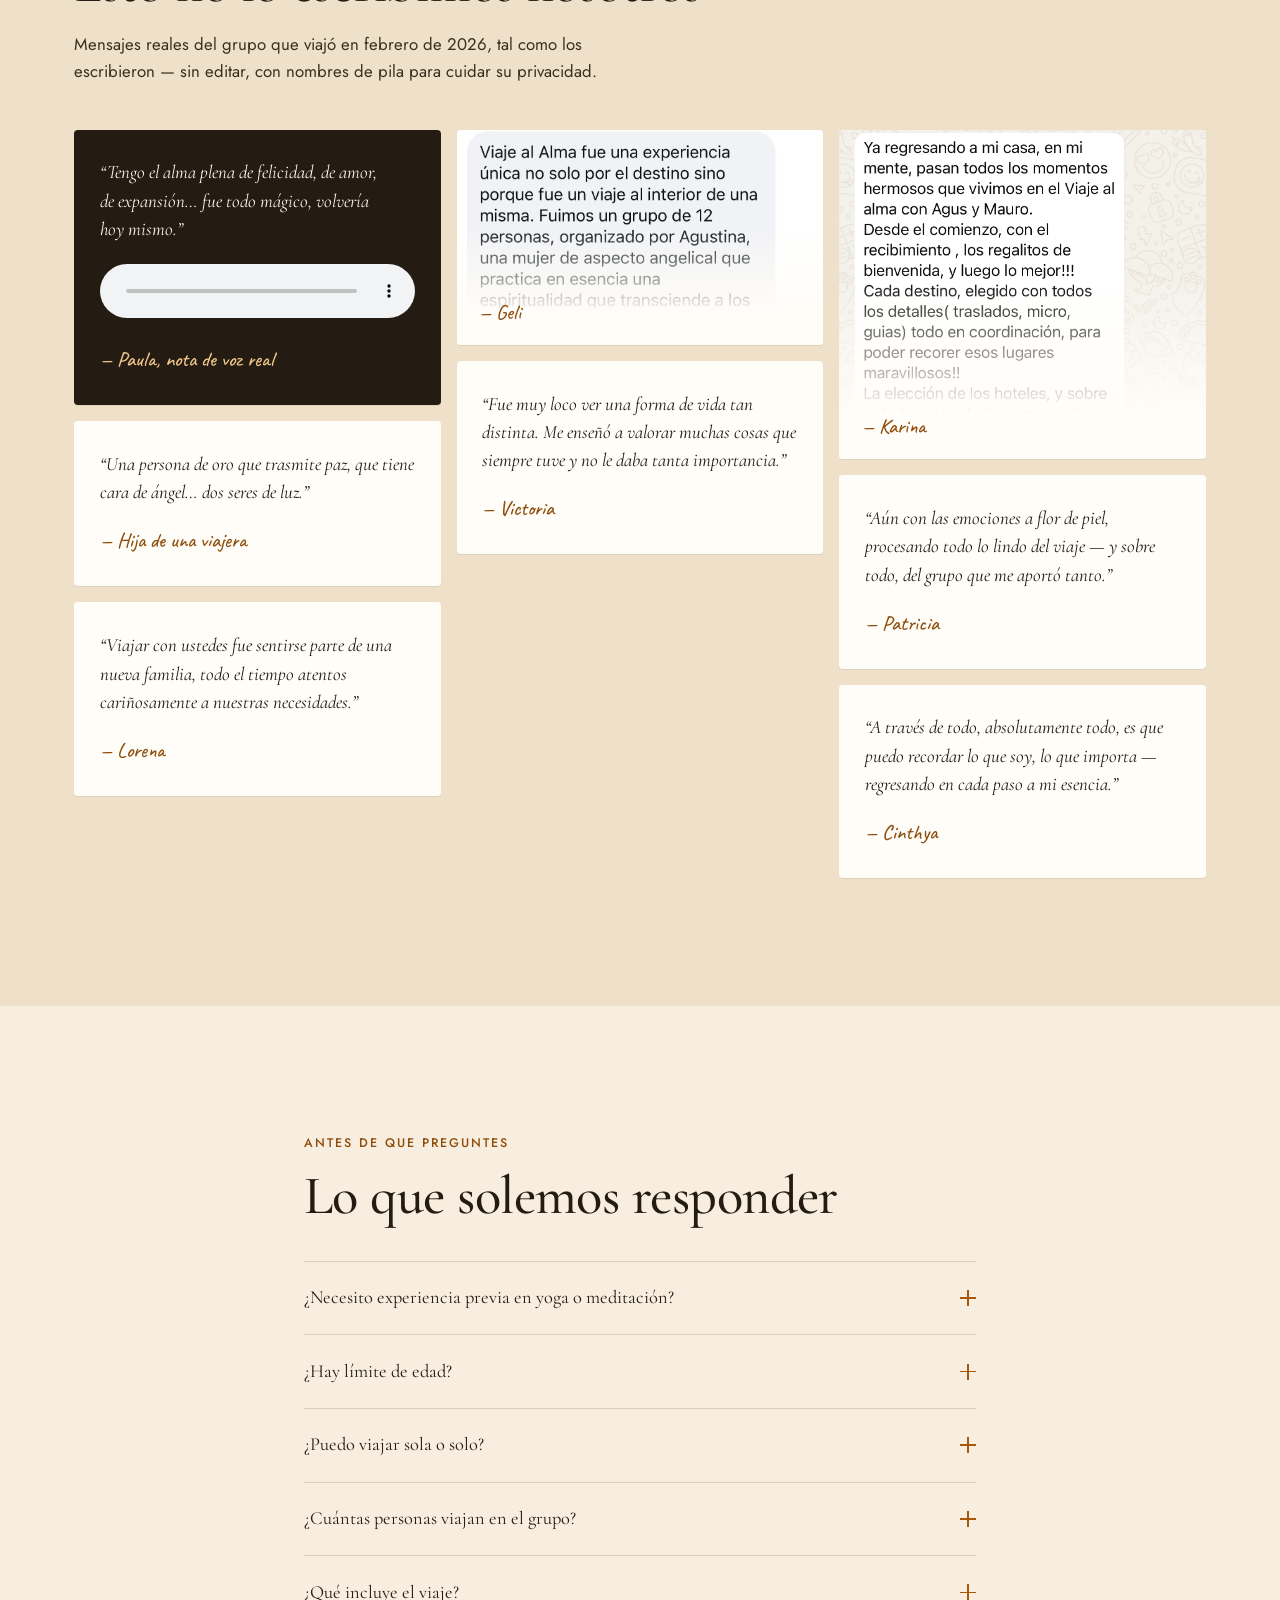
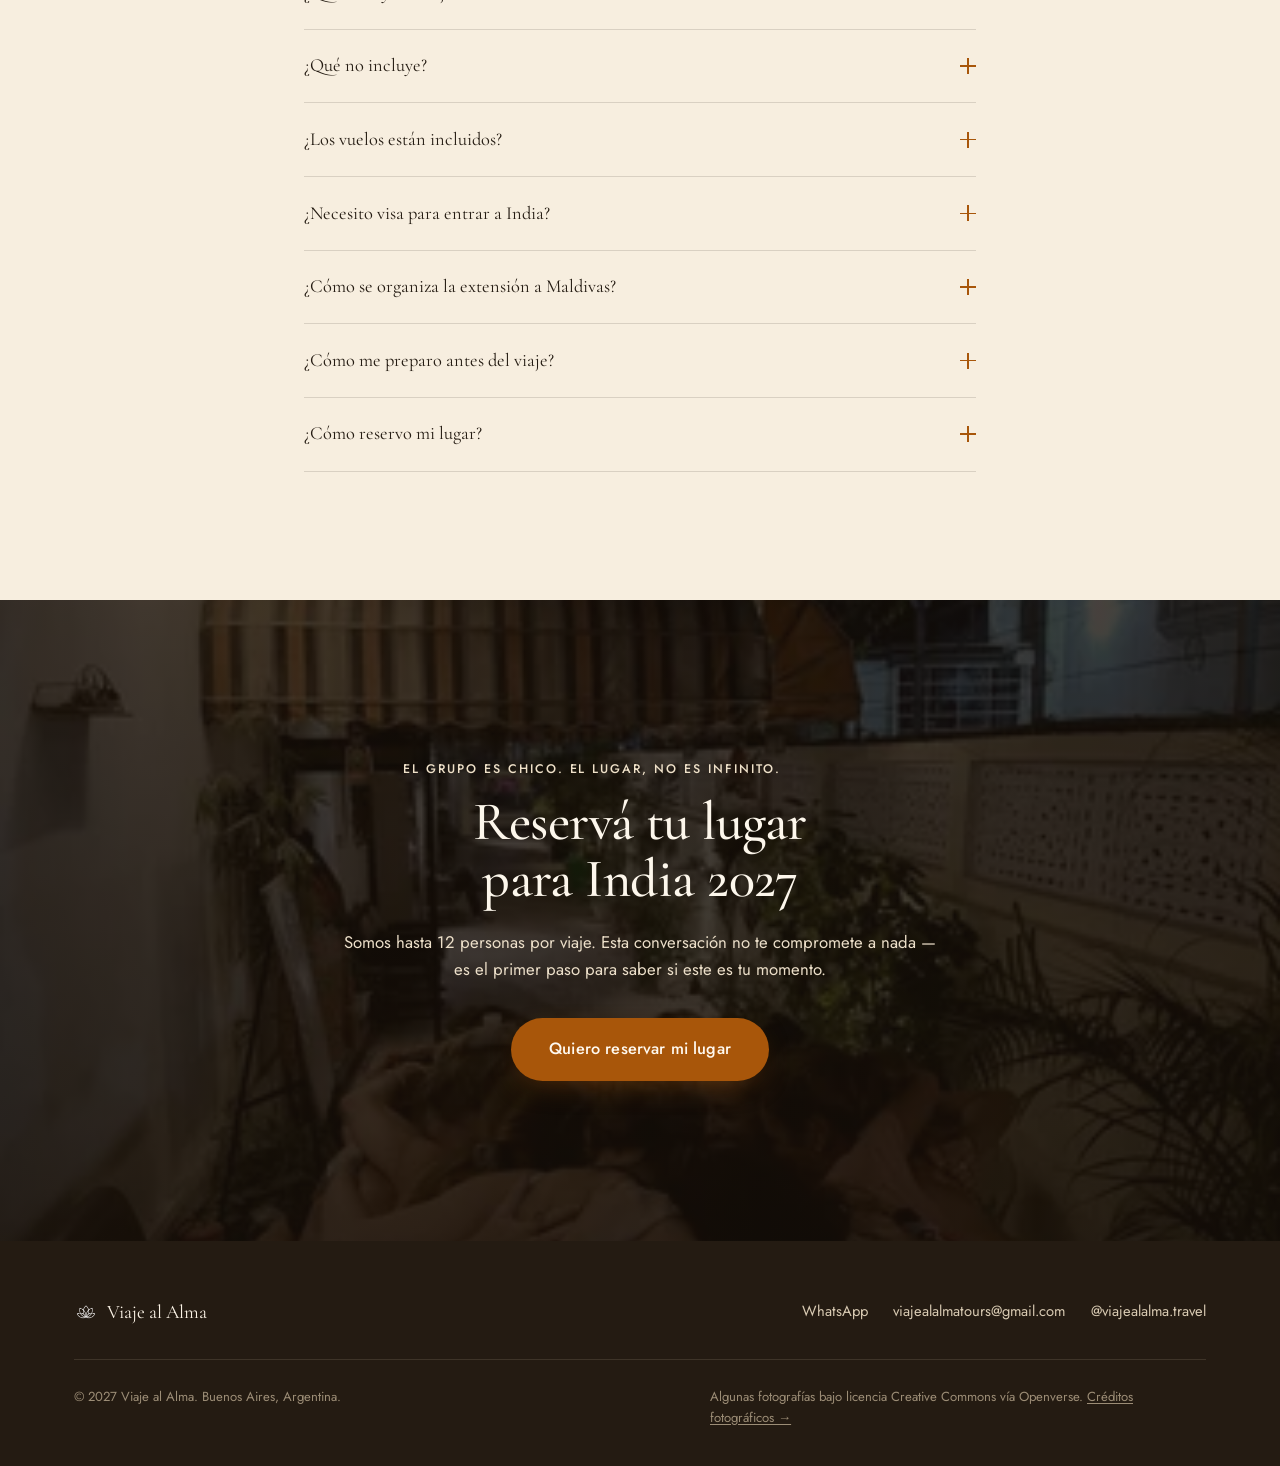
==== commit bf4001f3: "Botón de reproducción manual como red de seguridad final para el hero Ninguno de los fixes anteriore" ====
--- a/index.html
+++ b/index.html
@@ -30,8 +30,8 @@
 
 <link rel="preload" as="image" href="assets/img/hero-poster.webp" fetchpriority="high">
 
-<link rel="stylesheet" href="lib/fonts.css?v=20260808h">
-<link rel="stylesheet" href="styles.css?v=20260808h">
+<link rel="stylesheet" href="lib/fonts.css?v=20260808i">
+<link rel="stylesheet" href="styles.css?v=20260808i">
 
 <script type="application/ld+json">
 {
@@ -120,6 +120,9 @@
       <p class="hero-sub reveal">India, del 15 al 27 de febrero de 2027. Trece días que Agustina y Mauro ya recorrieron en 2025 y en 2026, y ahora repiten con un grupo nuevo de hasta doce personas.</p>
       <p class="hero-countdown reveal" data-countdown aria-live="off"><span class="hero-countdown-num" data-countdown-num>—</span><span data-countdown-label>Para la próxima partida</span></p>
     </div>
+    <button class="hero-play-btn" data-hero-play type="button" aria-label="Reproducir video">
+      <svg width="22" height="22" viewBox="0 0 22 22" fill="none" aria-hidden="true"><path d="M6.5 4.5v13l11-6.5-11-6.5z" fill="currentColor"/></svg>
+    </button>
     <a href="#manifiesto" class="hero-scroll-cue" data-scroll-cue aria-label="Seguir bajando">
       <span>Empezá a leer</span>
       <svg width="14" height="22" viewBox="0 0 14 22" fill="none" aria-hidden="true"><path d="M7 1v18M1 13l6 6 6-6" stroke="currentColor" stroke-width="1.4"/></svg>
@@ -575,6 +578,6 @@
 <script defer src="lib/gsap.min.js"></script>
 <script defer src="lib/ScrollTrigger.min.js"></script>
 <script defer src="lib/manifest.js"></script>
-<script defer src="main.js?v=20260808h"></script>
+<script defer src="main.js?v=20260808i"></script>
 </body>
 </html>
--- a/styles.css
+++ b/styles.css
@@ -259,6 +259,18 @@
   background:
     linear-gradient(180deg, rgba(20,14,8,.5) 0%, rgba(20,14,8,.05) 30%, rgba(20,14,8,.15) 64%, rgba(20,14,8,.86) 100%);
 }
+.hero-play-btn {
+  position: absolute; top: 50%; left: 50%; transform: translate(-50%, -50%) scale(.85);
+  z-index: 2; width: 72px; height: 72px; border-radius: 50%;
+  display: flex; align-items: center; justify-content: center;
+  background: rgba(20,14,8,.38); border: 1.4px solid rgba(253,246,234,.8); color: #fdf6ea;
+  -webkit-backdrop-filter: blur(6px); backdrop-filter: blur(6px);
+  opacity: 0; pointer-events: none;
+  transition: opacity .5s var(--ease-out), transform .5s var(--ease-out), background .25s var(--ease-out);
+}
+.hero-play-btn svg { margin-left: 3px; }
+.hero-play-btn.is-visible { opacity: 1; pointer-events: auto; transform: translate(-50%, -50%) scale(1); }
+.hero-play-btn:hover { background: rgba(20,14,8,.55); }
 
 .hero-inner { position: relative; z-index: 1; max-width: 46rem; text-align: center; padding-inline: 1.5rem; }
 .hero-kicker { font-size: .82rem; letter-spacing: .18em; text-transform: uppercase; font-weight: 500; color: #f2c98a; margin-bottom: 1.3rem; }
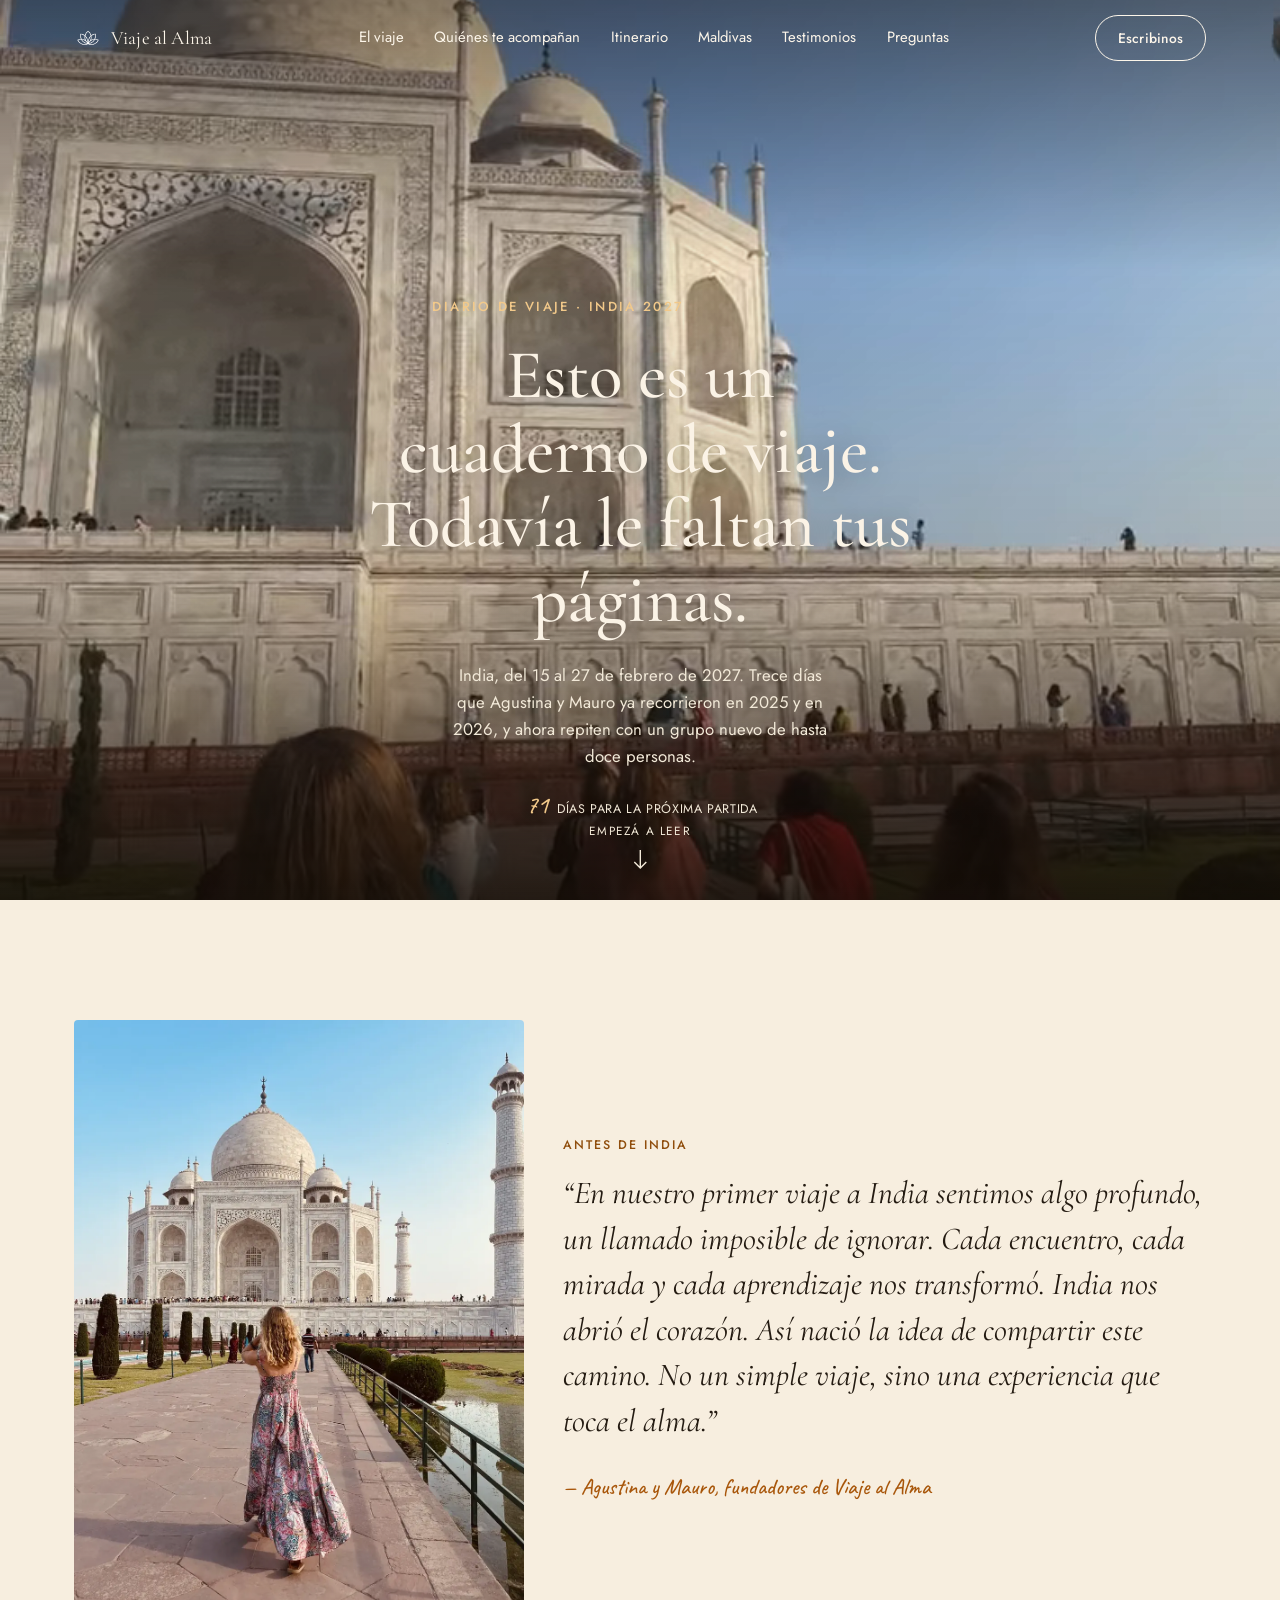
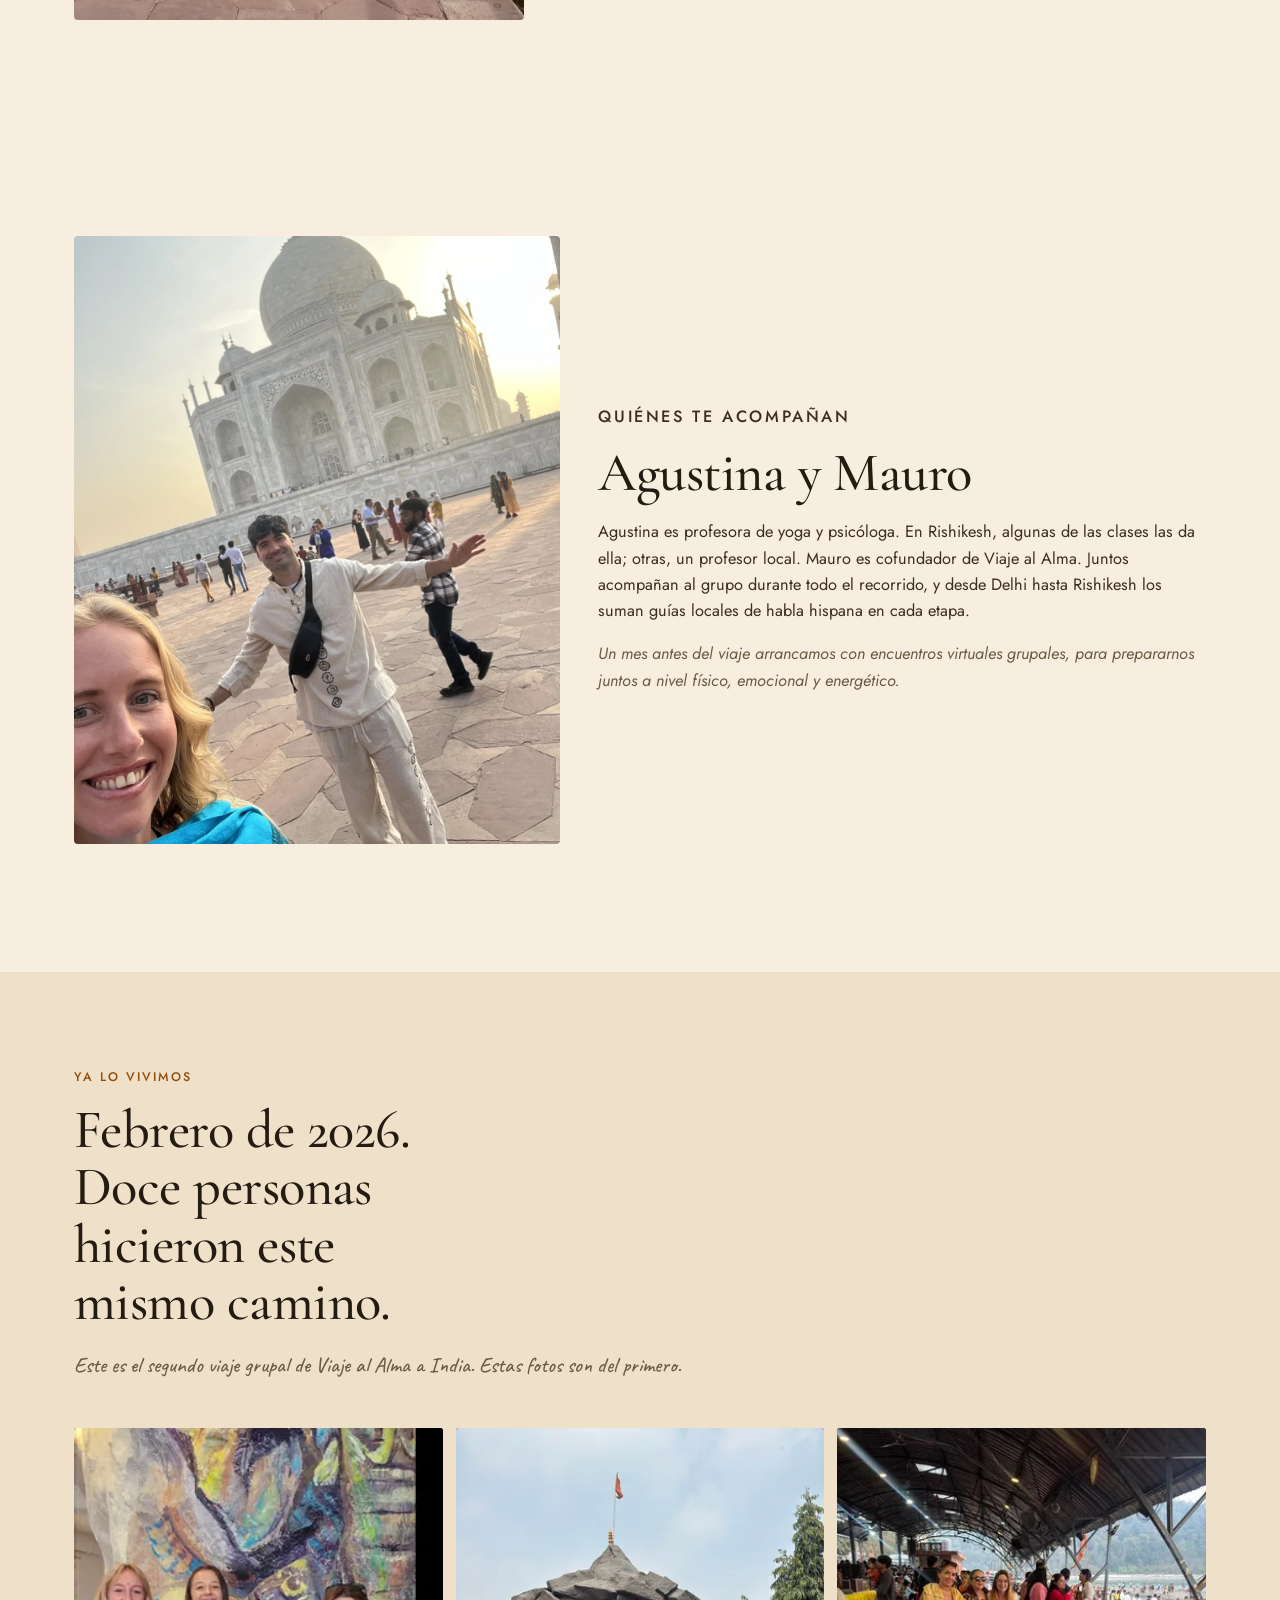
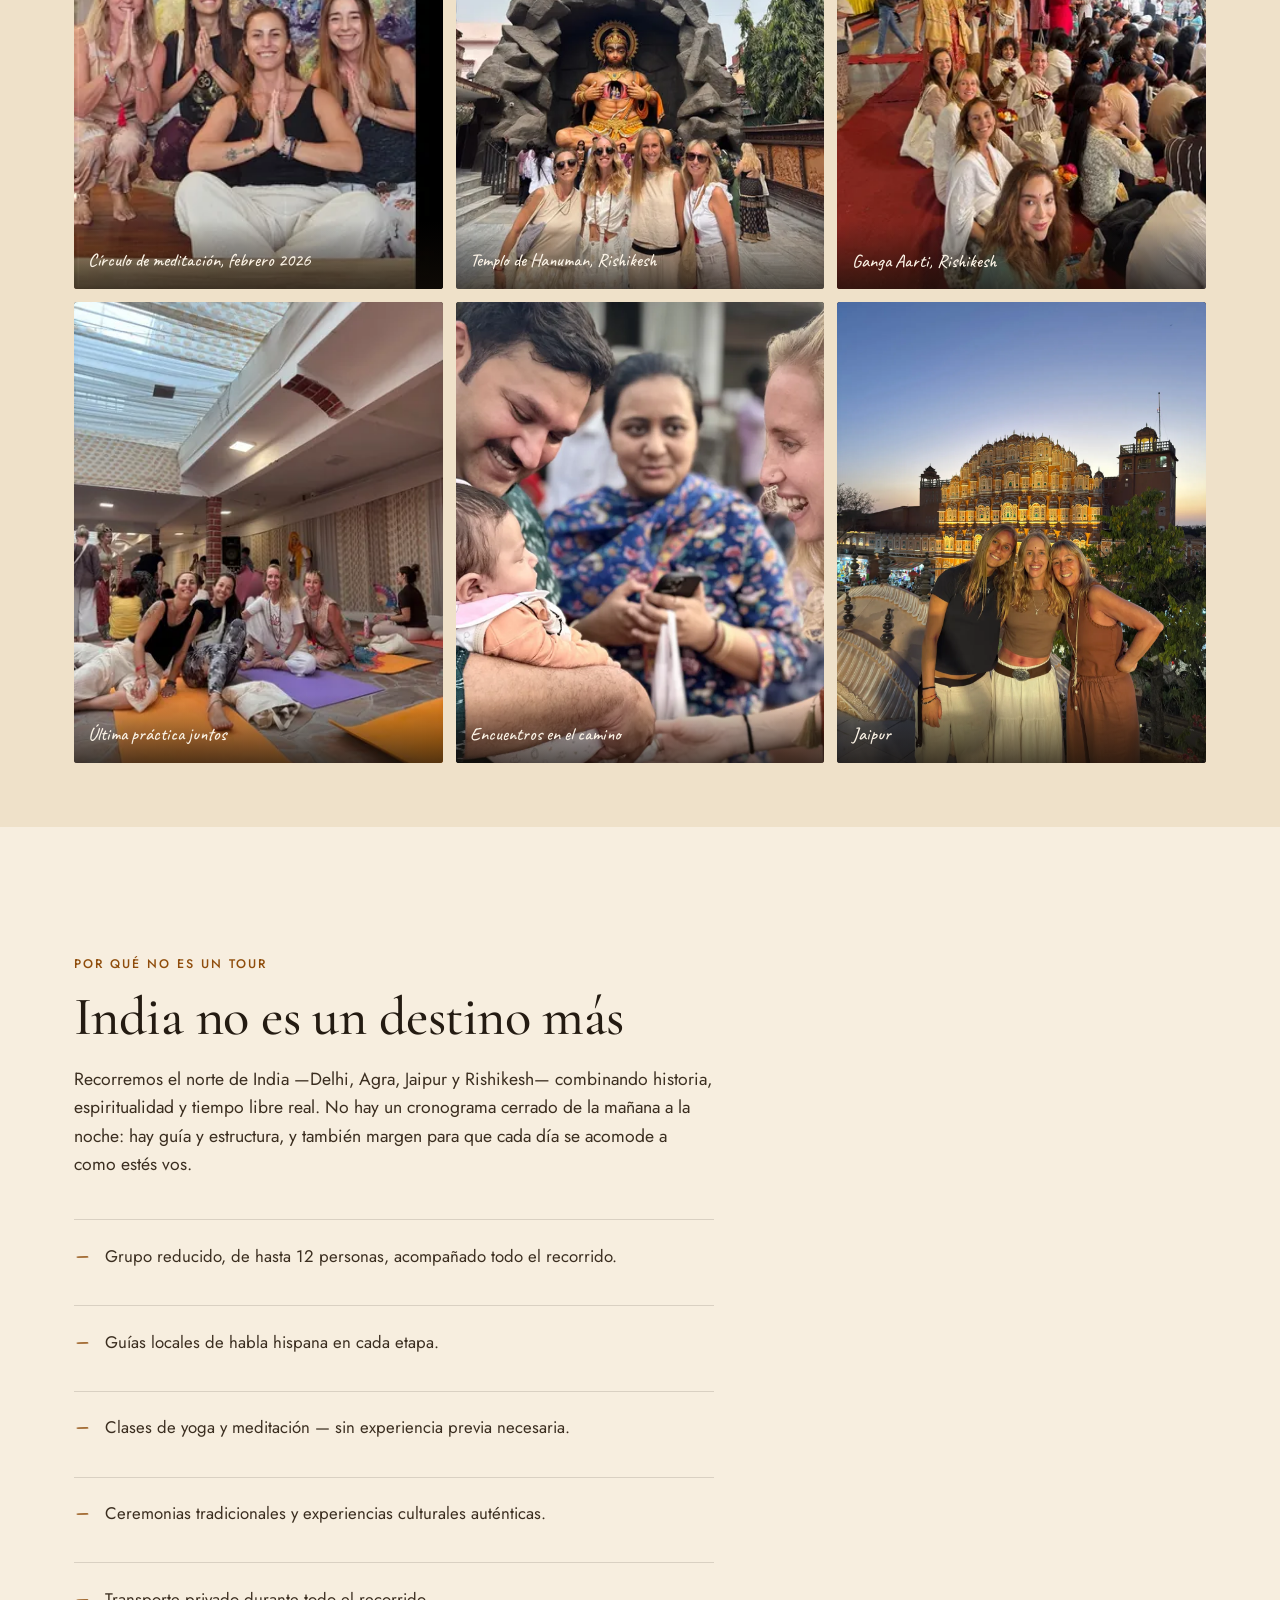
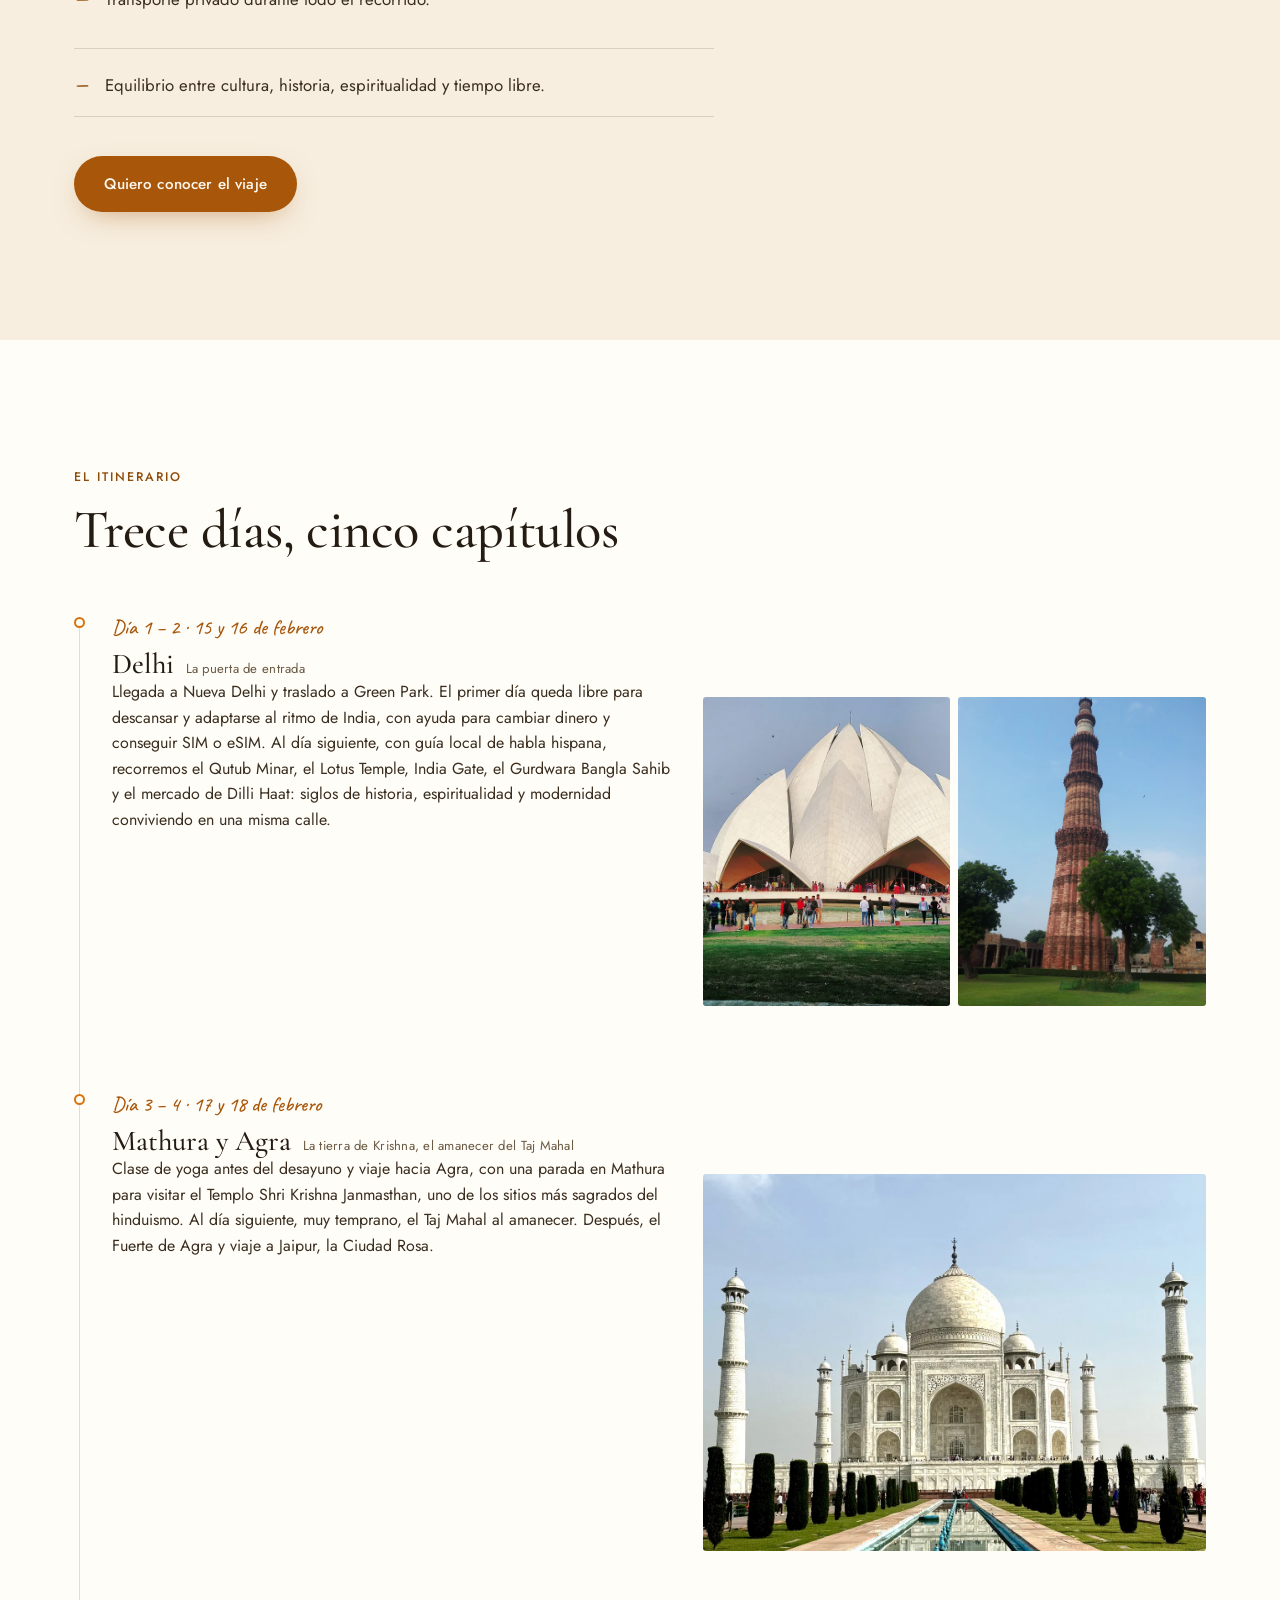
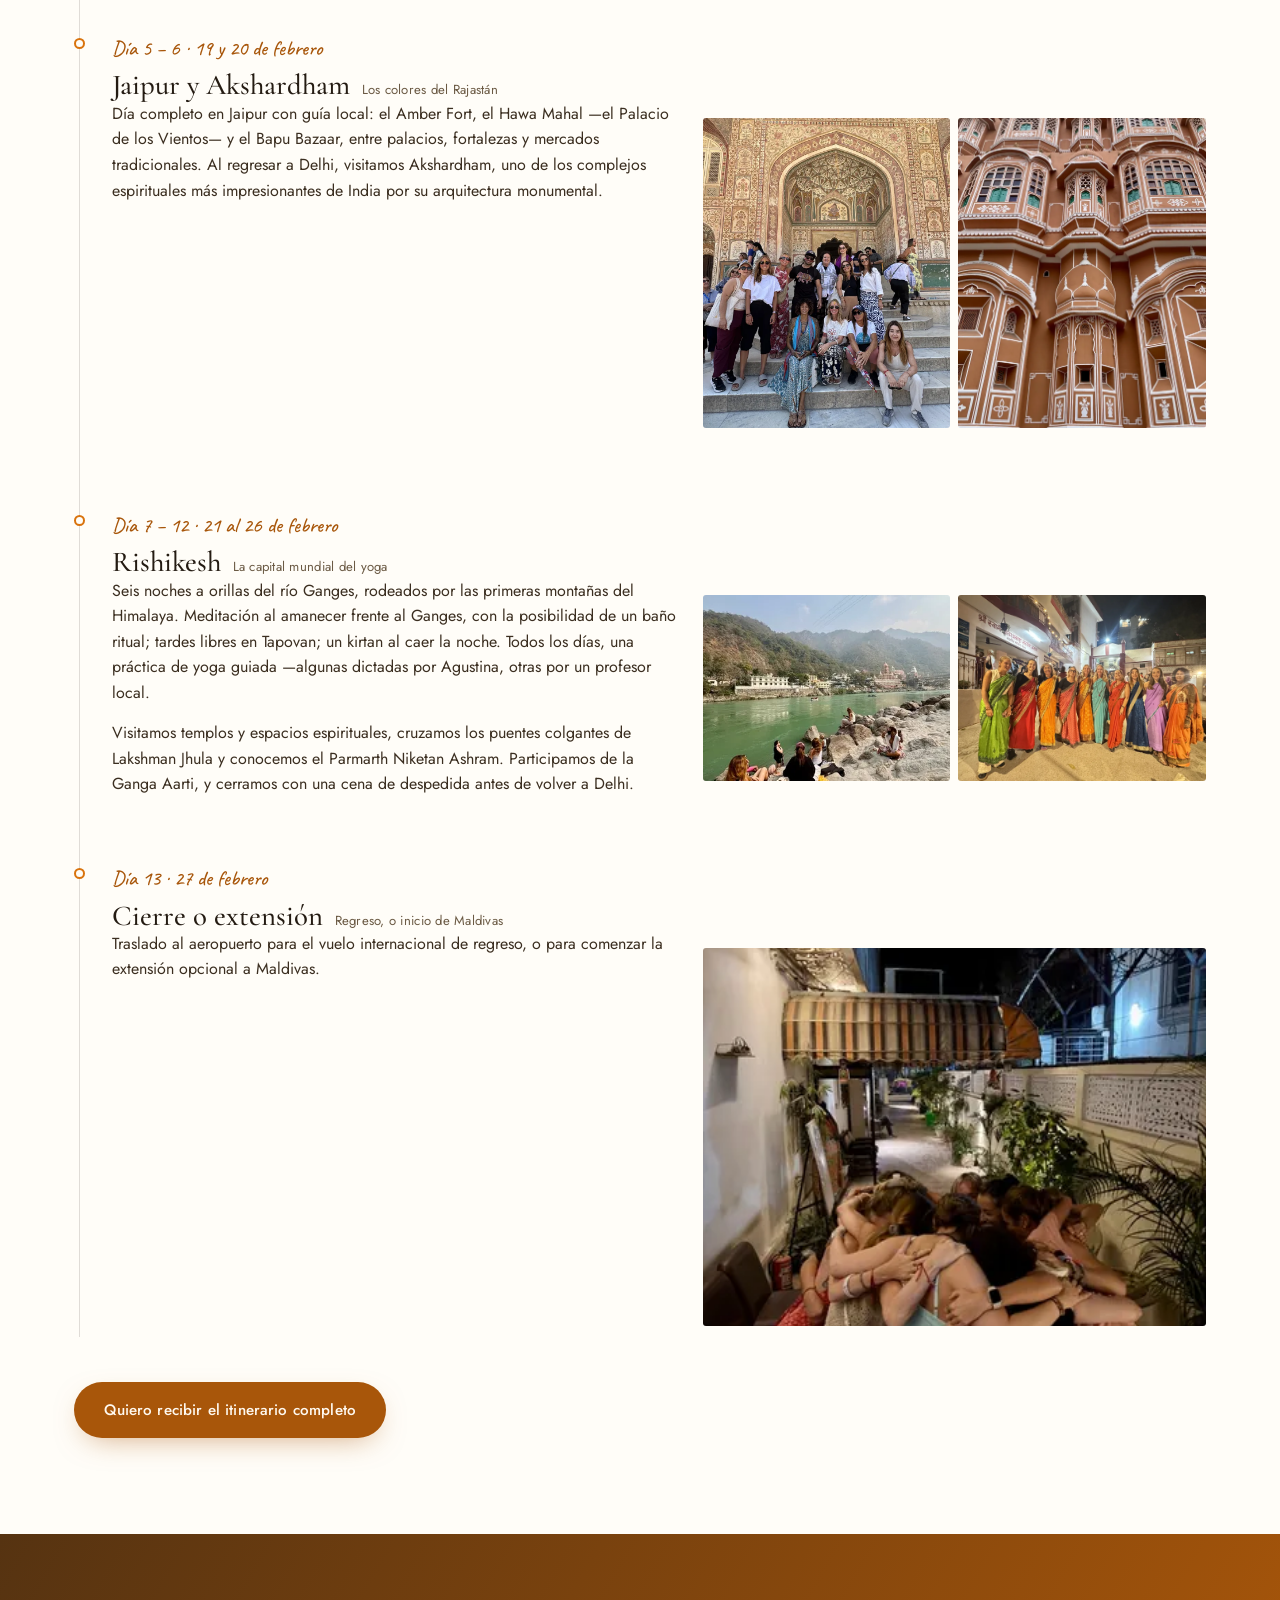
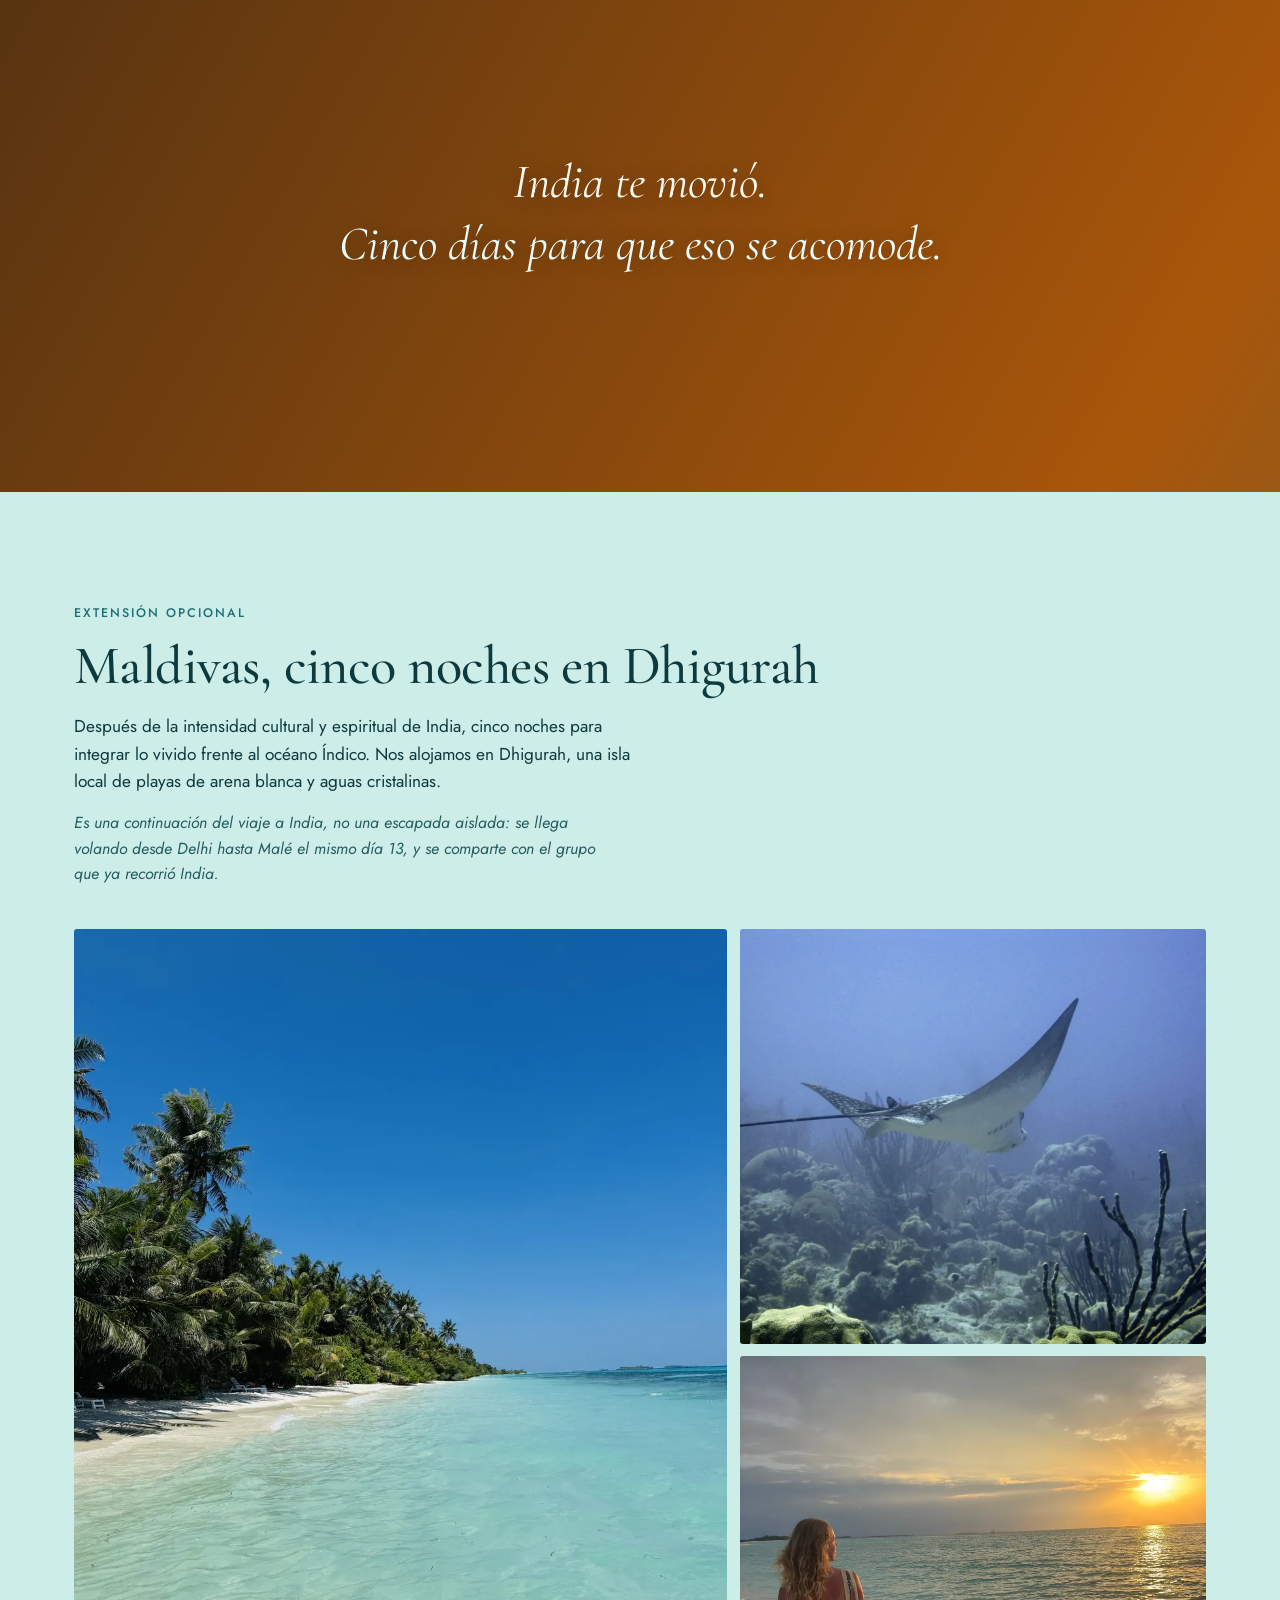
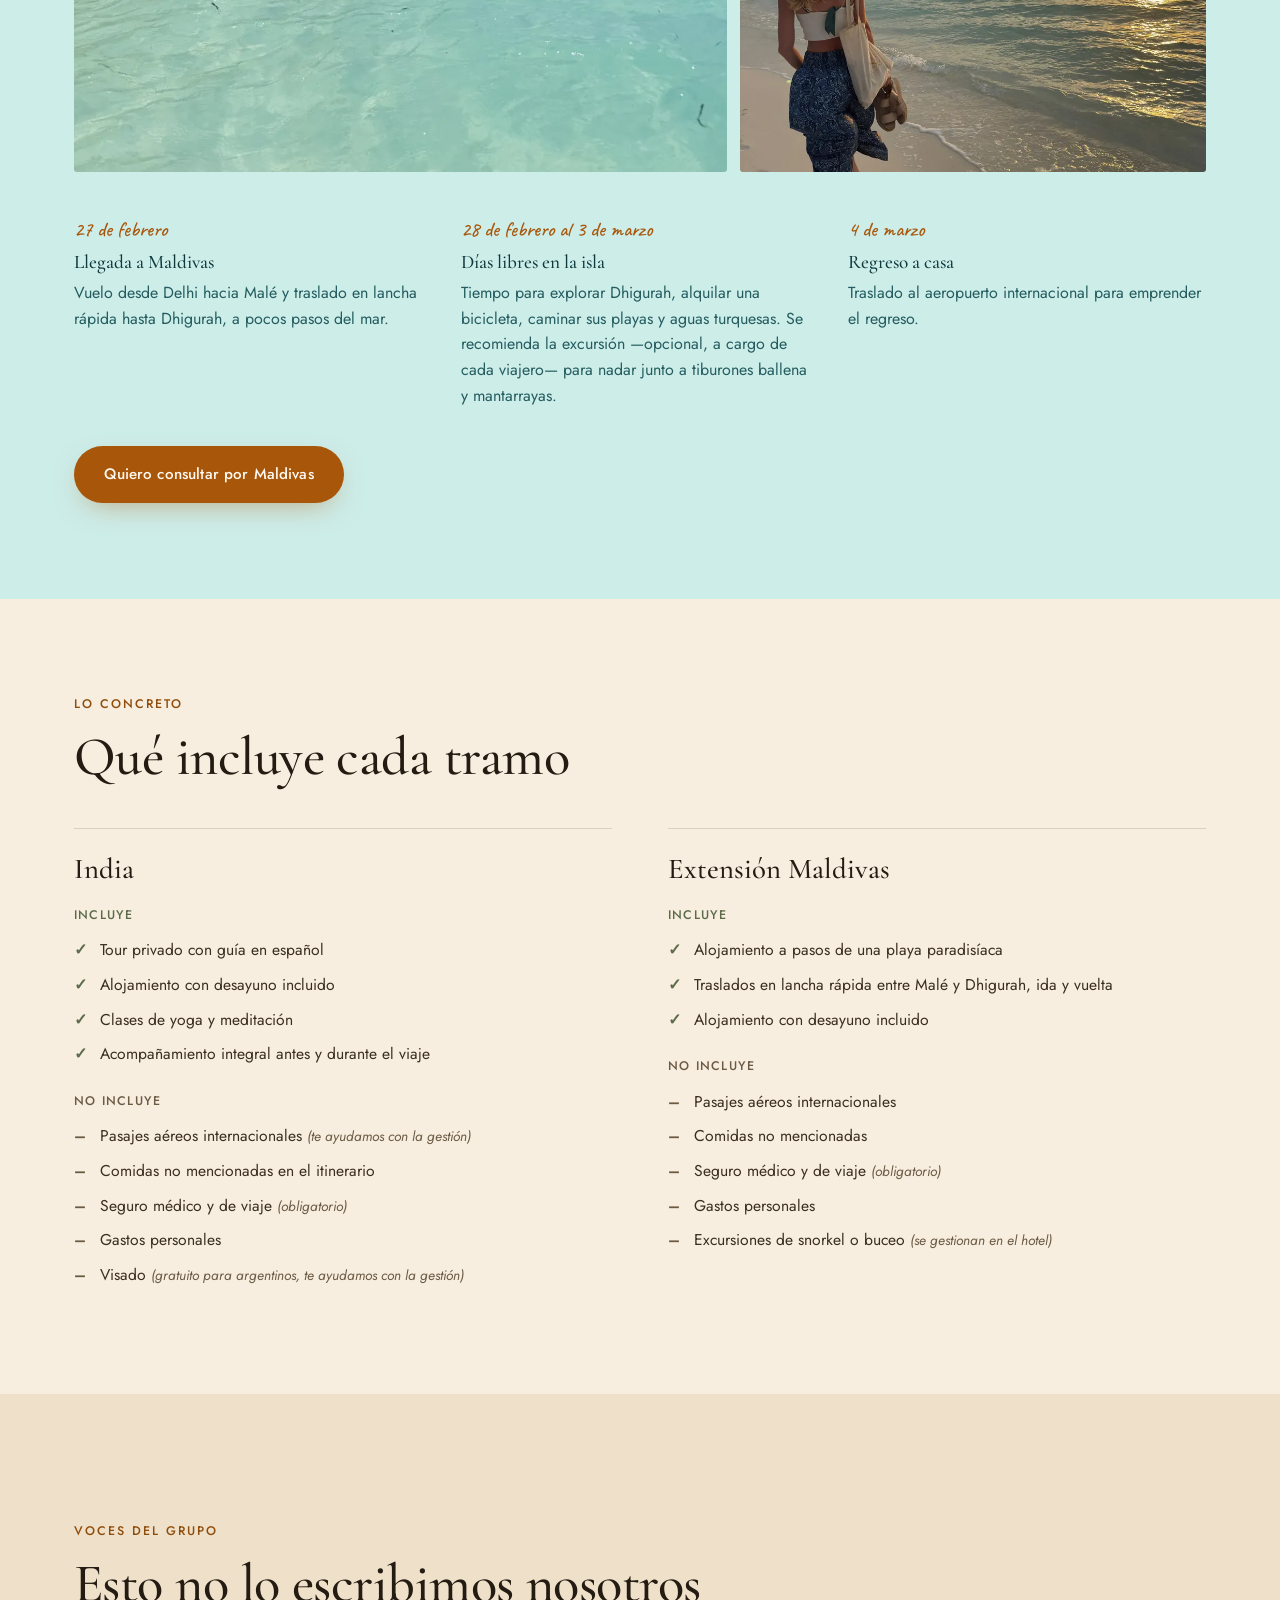
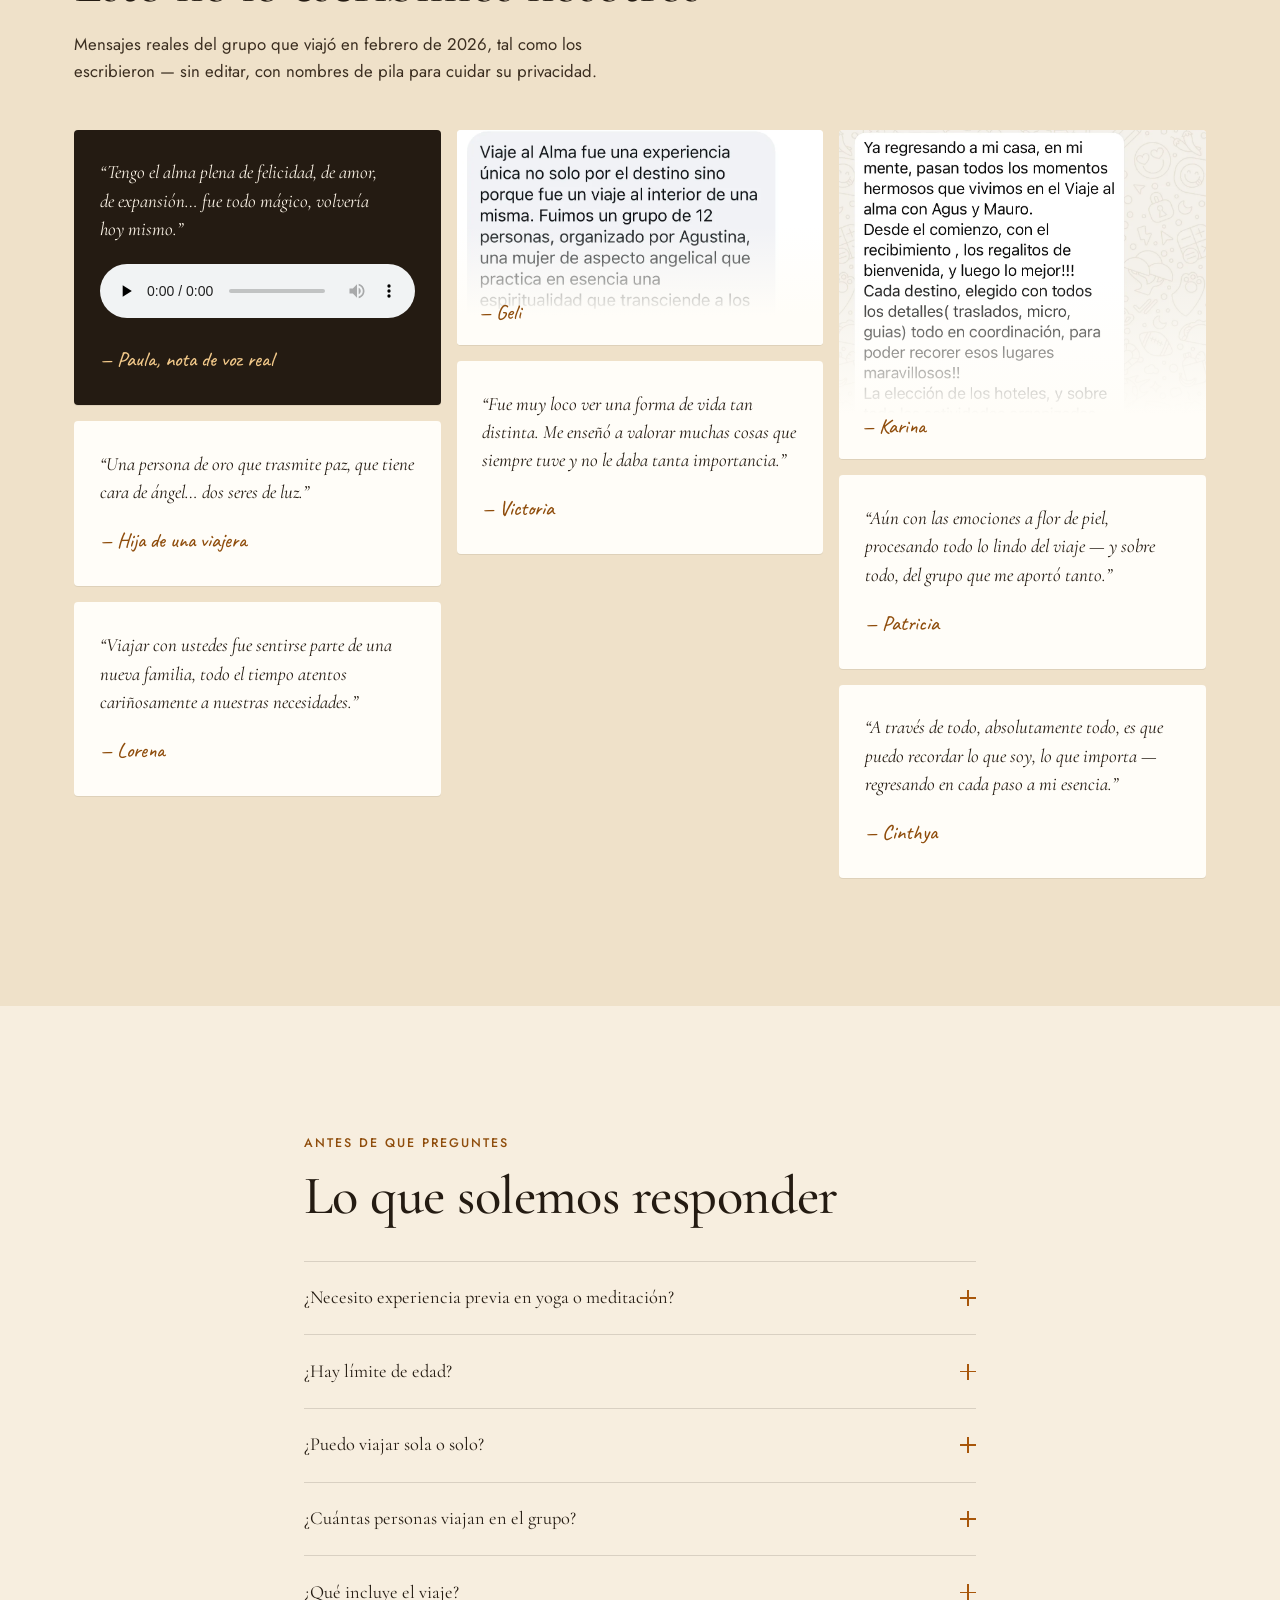
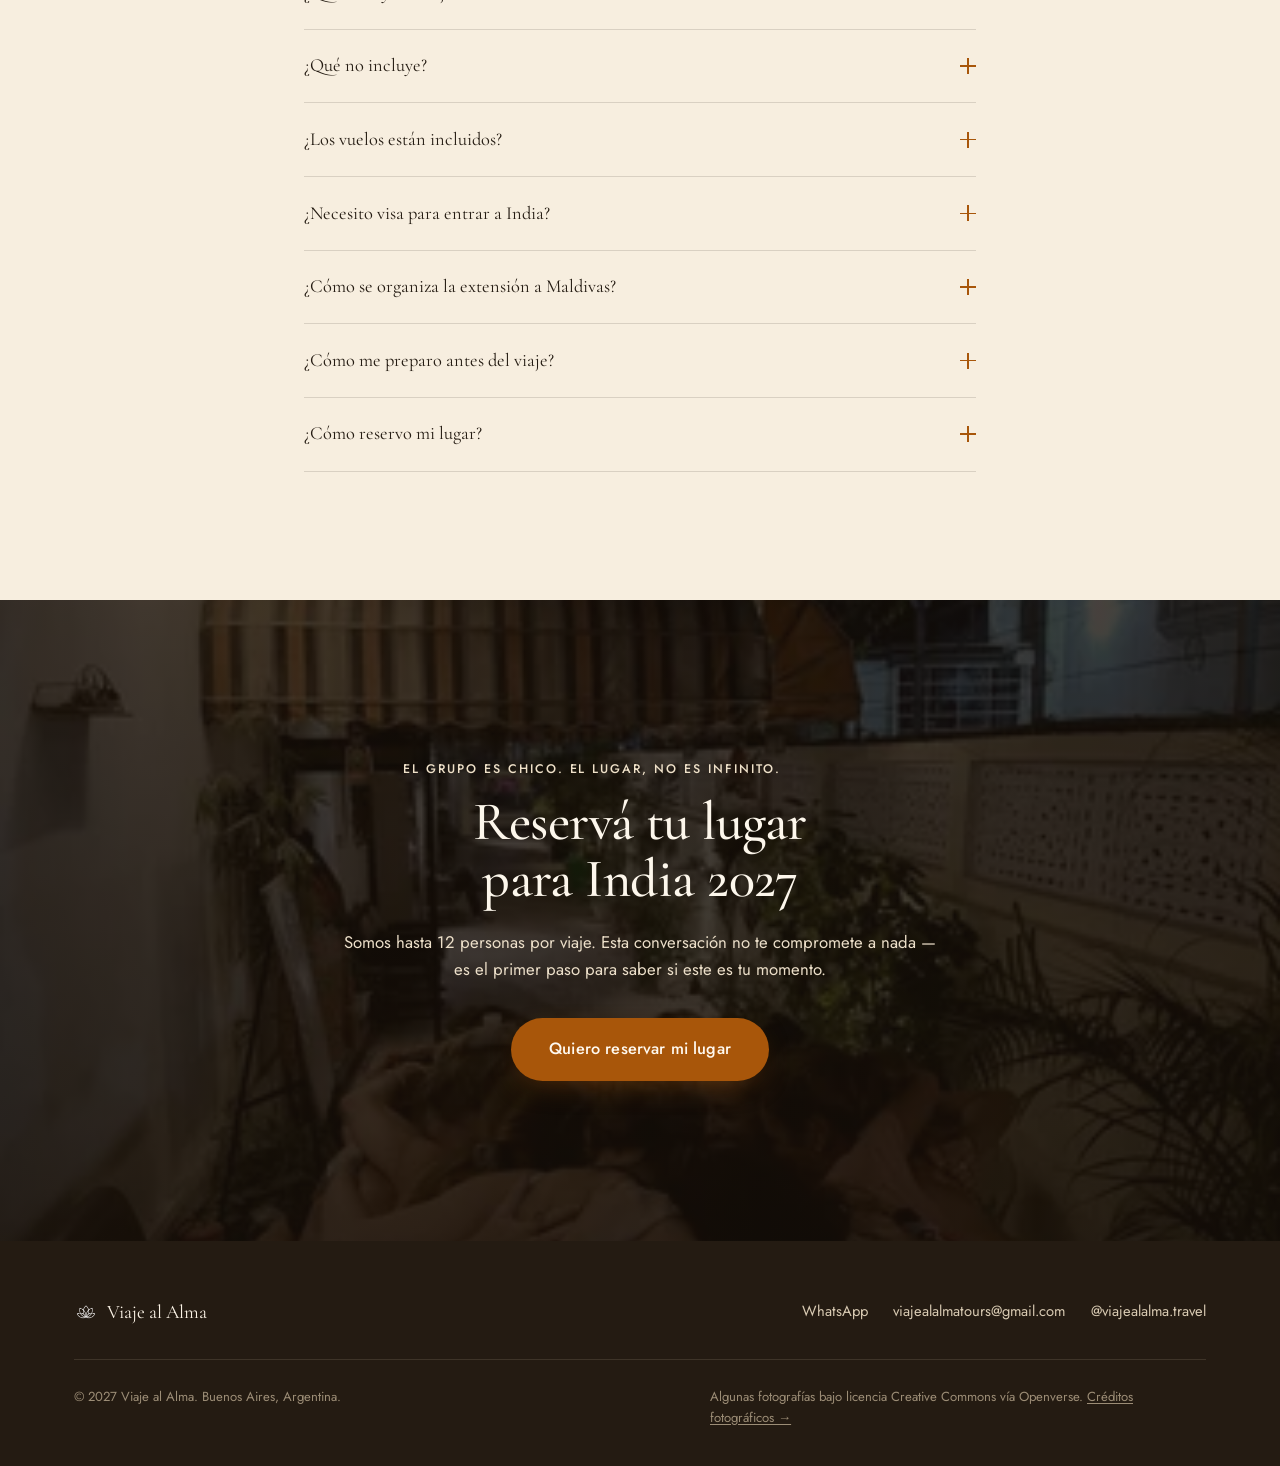
==== commit 922ac5cf: "Revertir initHeroVideo() a su forma original simple El usuario confirmó que tocando el botón manual " ====
--- a/index.html
+++ b/index.html
@@ -30,8 +30,8 @@
 
 <link rel="preload" as="image" href="assets/img/hero-poster.webp" fetchpriority="high">
 
-<link rel="stylesheet" href="lib/fonts.css?v=20260808i">
-<link rel="stylesheet" href="styles.css?v=20260808i">
+<link rel="stylesheet" href="lib/fonts.css?v=20260808j">
+<link rel="stylesheet" href="styles.css?v=20260808j">
 
 <script type="application/ld+json">
 {
@@ -578,6 +578,6 @@
 <script defer src="lib/gsap.min.js"></script>
 <script defer src="lib/ScrollTrigger.min.js"></script>
 <script defer src="lib/manifest.js"></script>
-<script defer src="main.js?v=20260808i"></script>
+<script defer src="main.js?v=20260808j"></script>
 </body>
 </html>
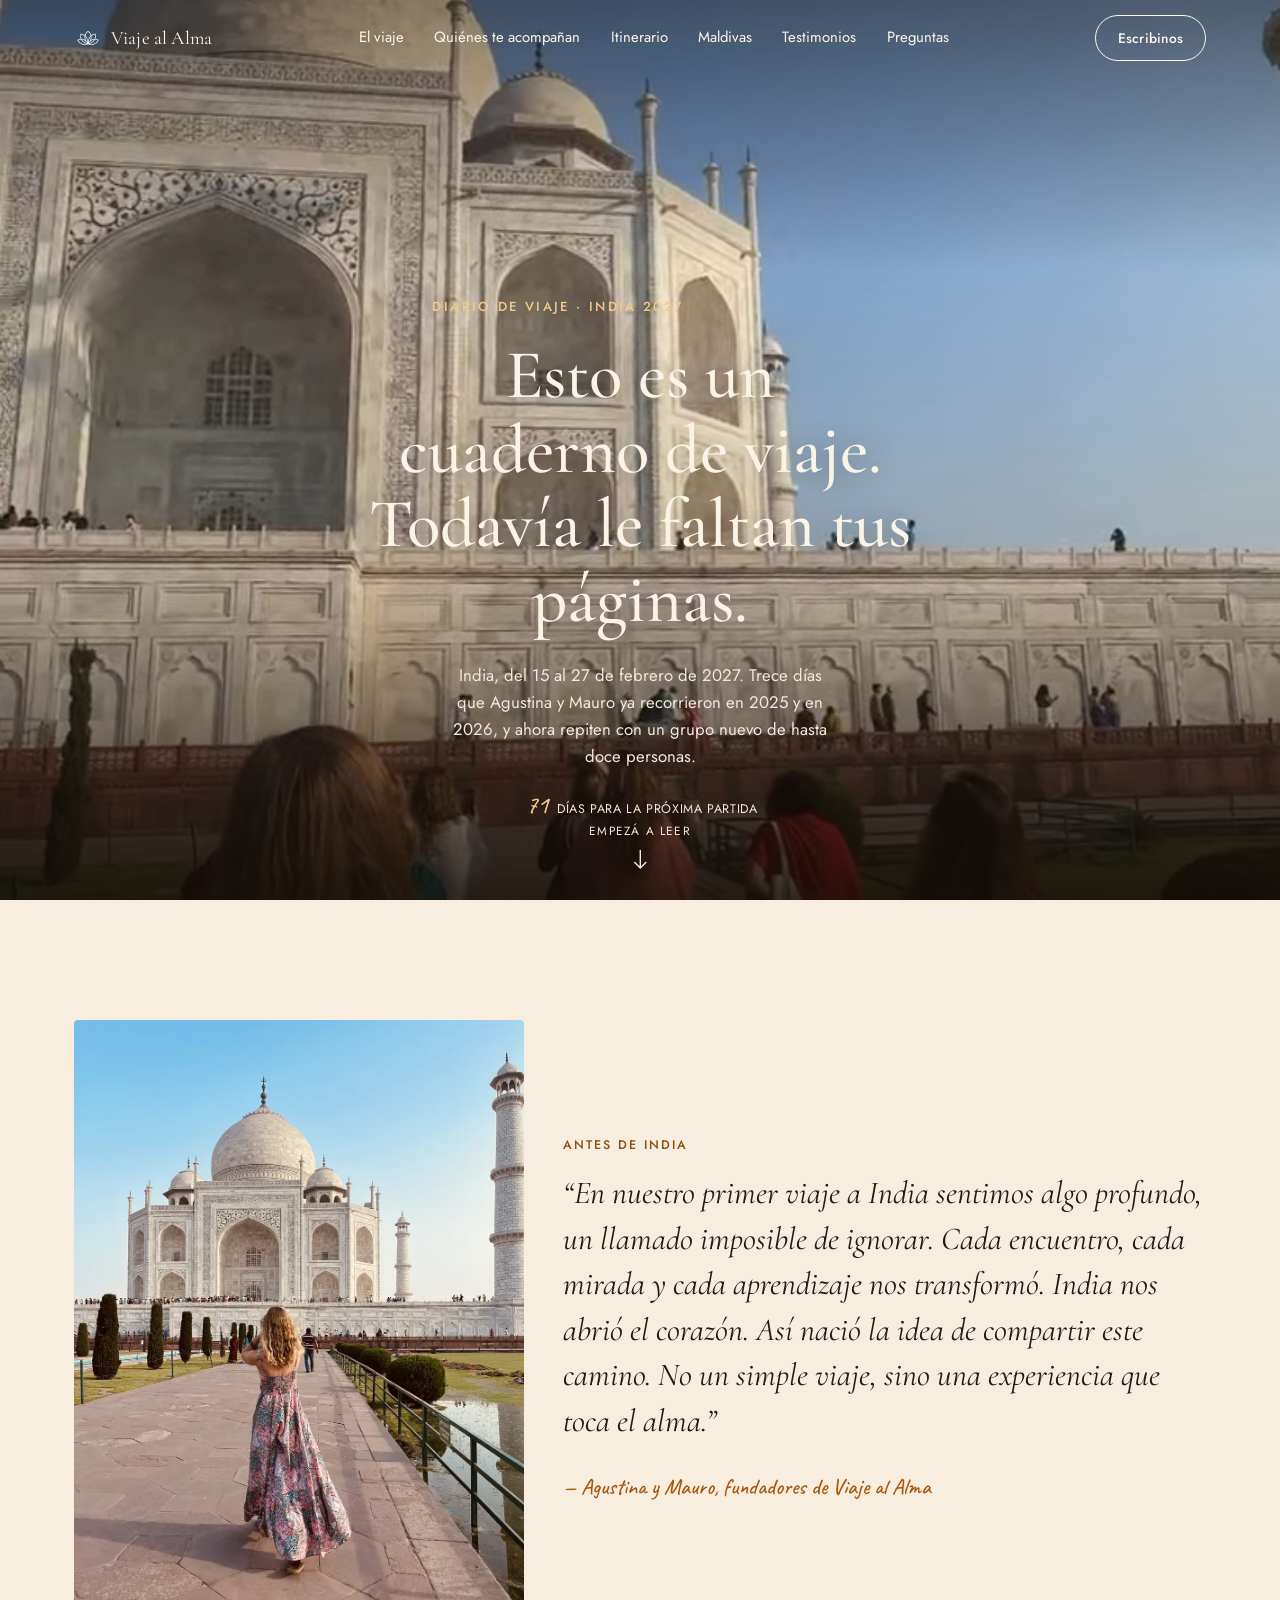
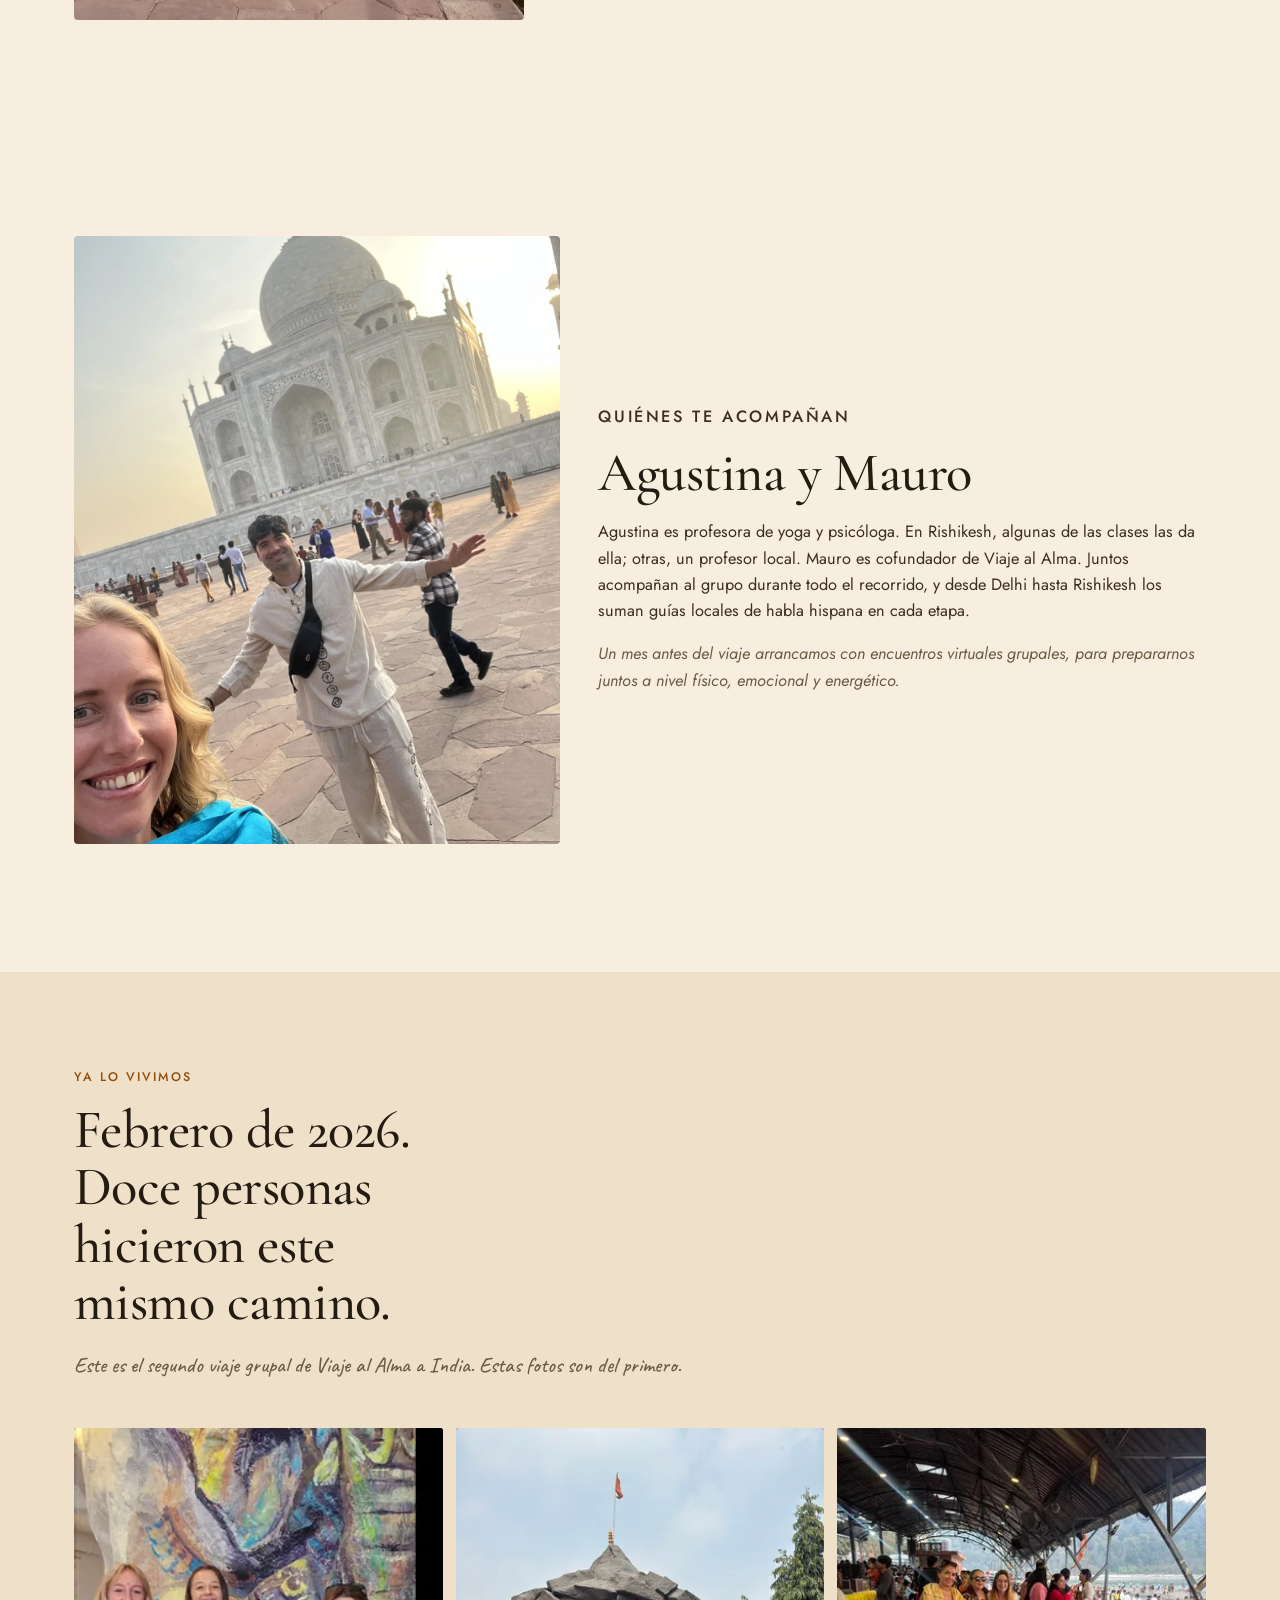
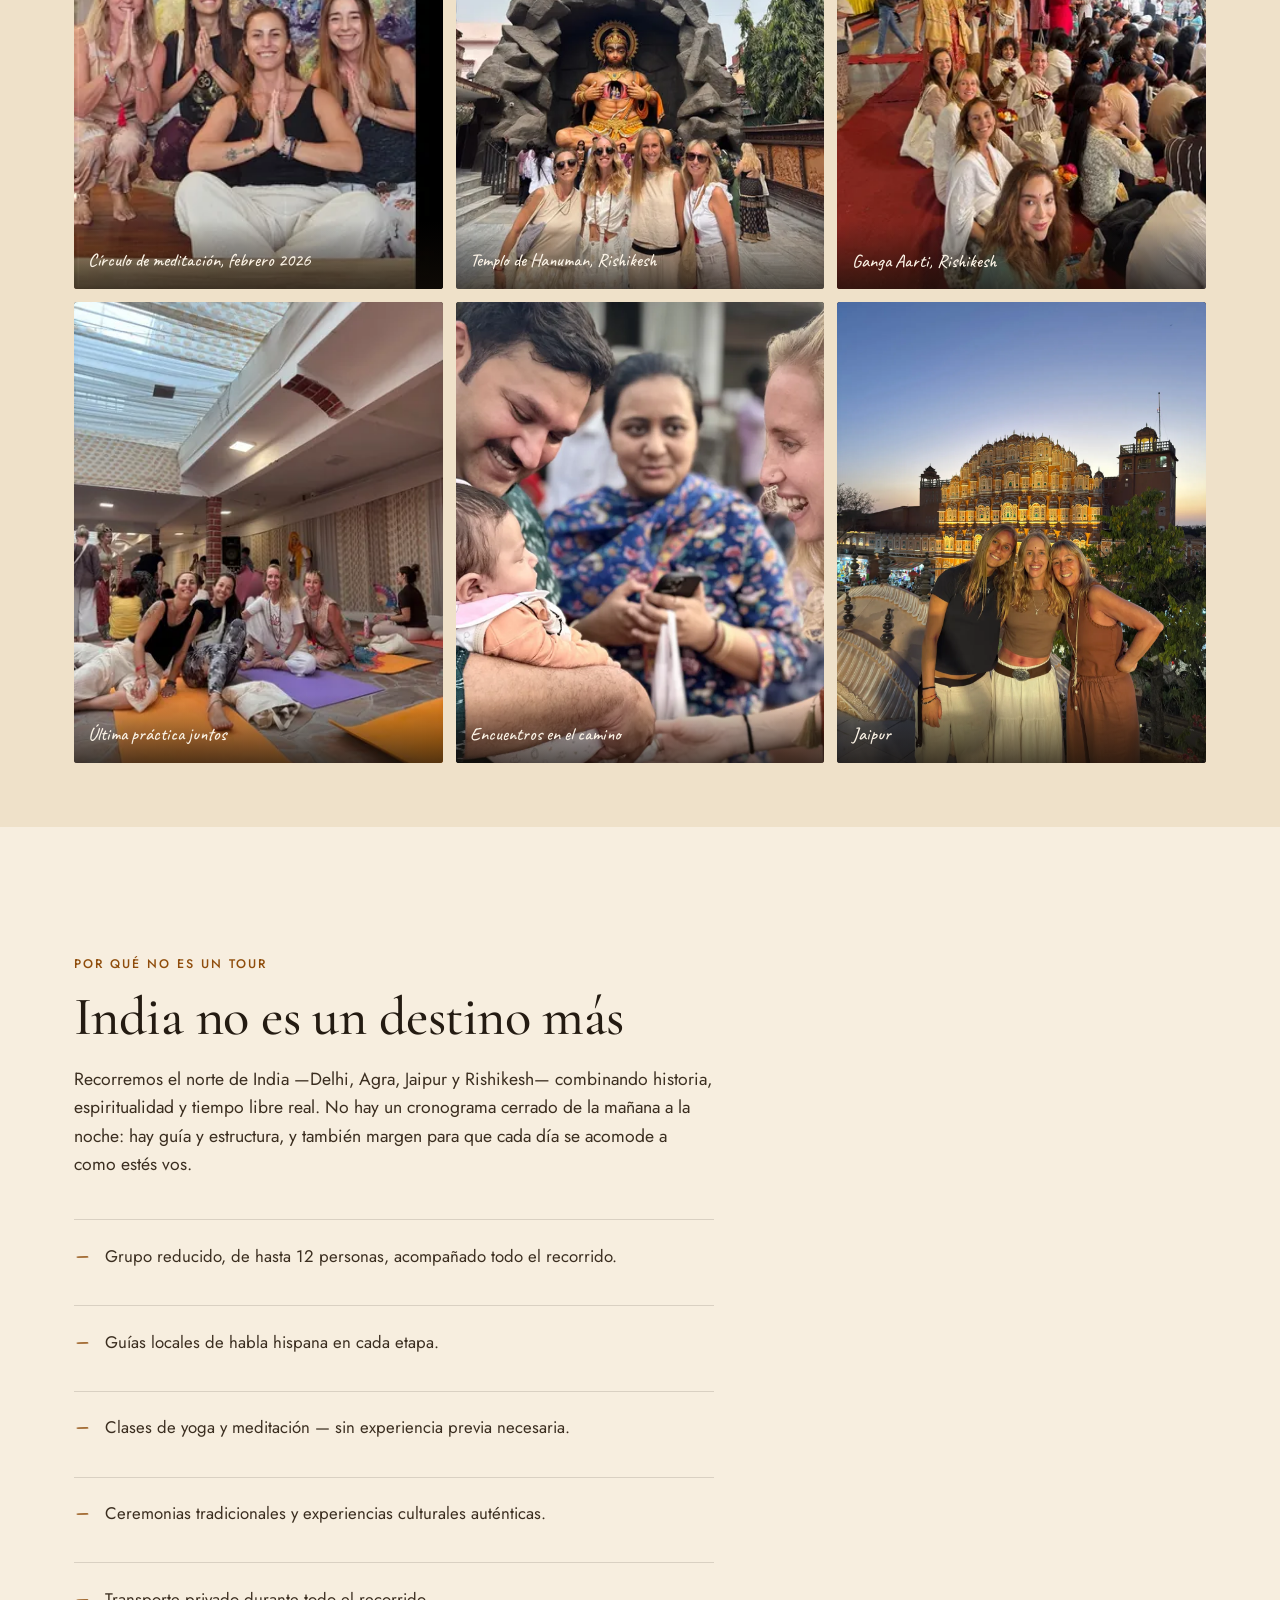
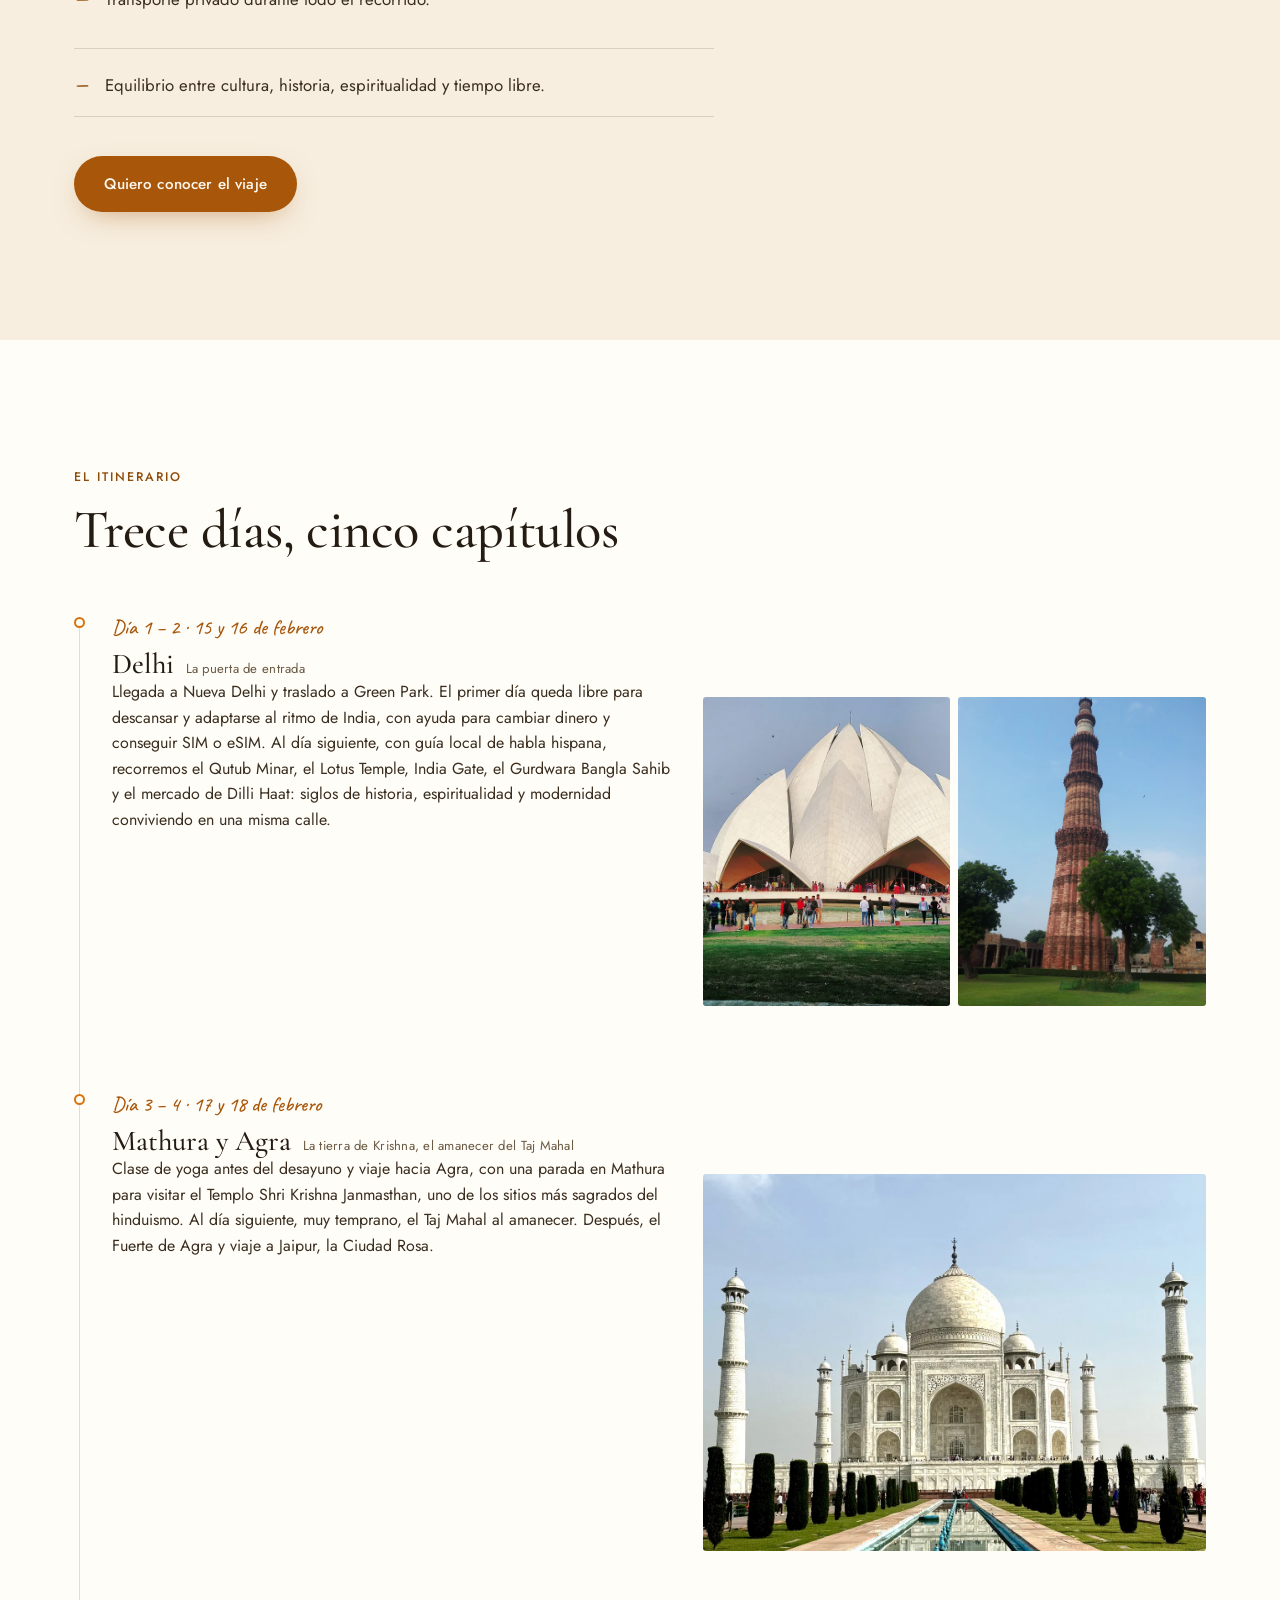
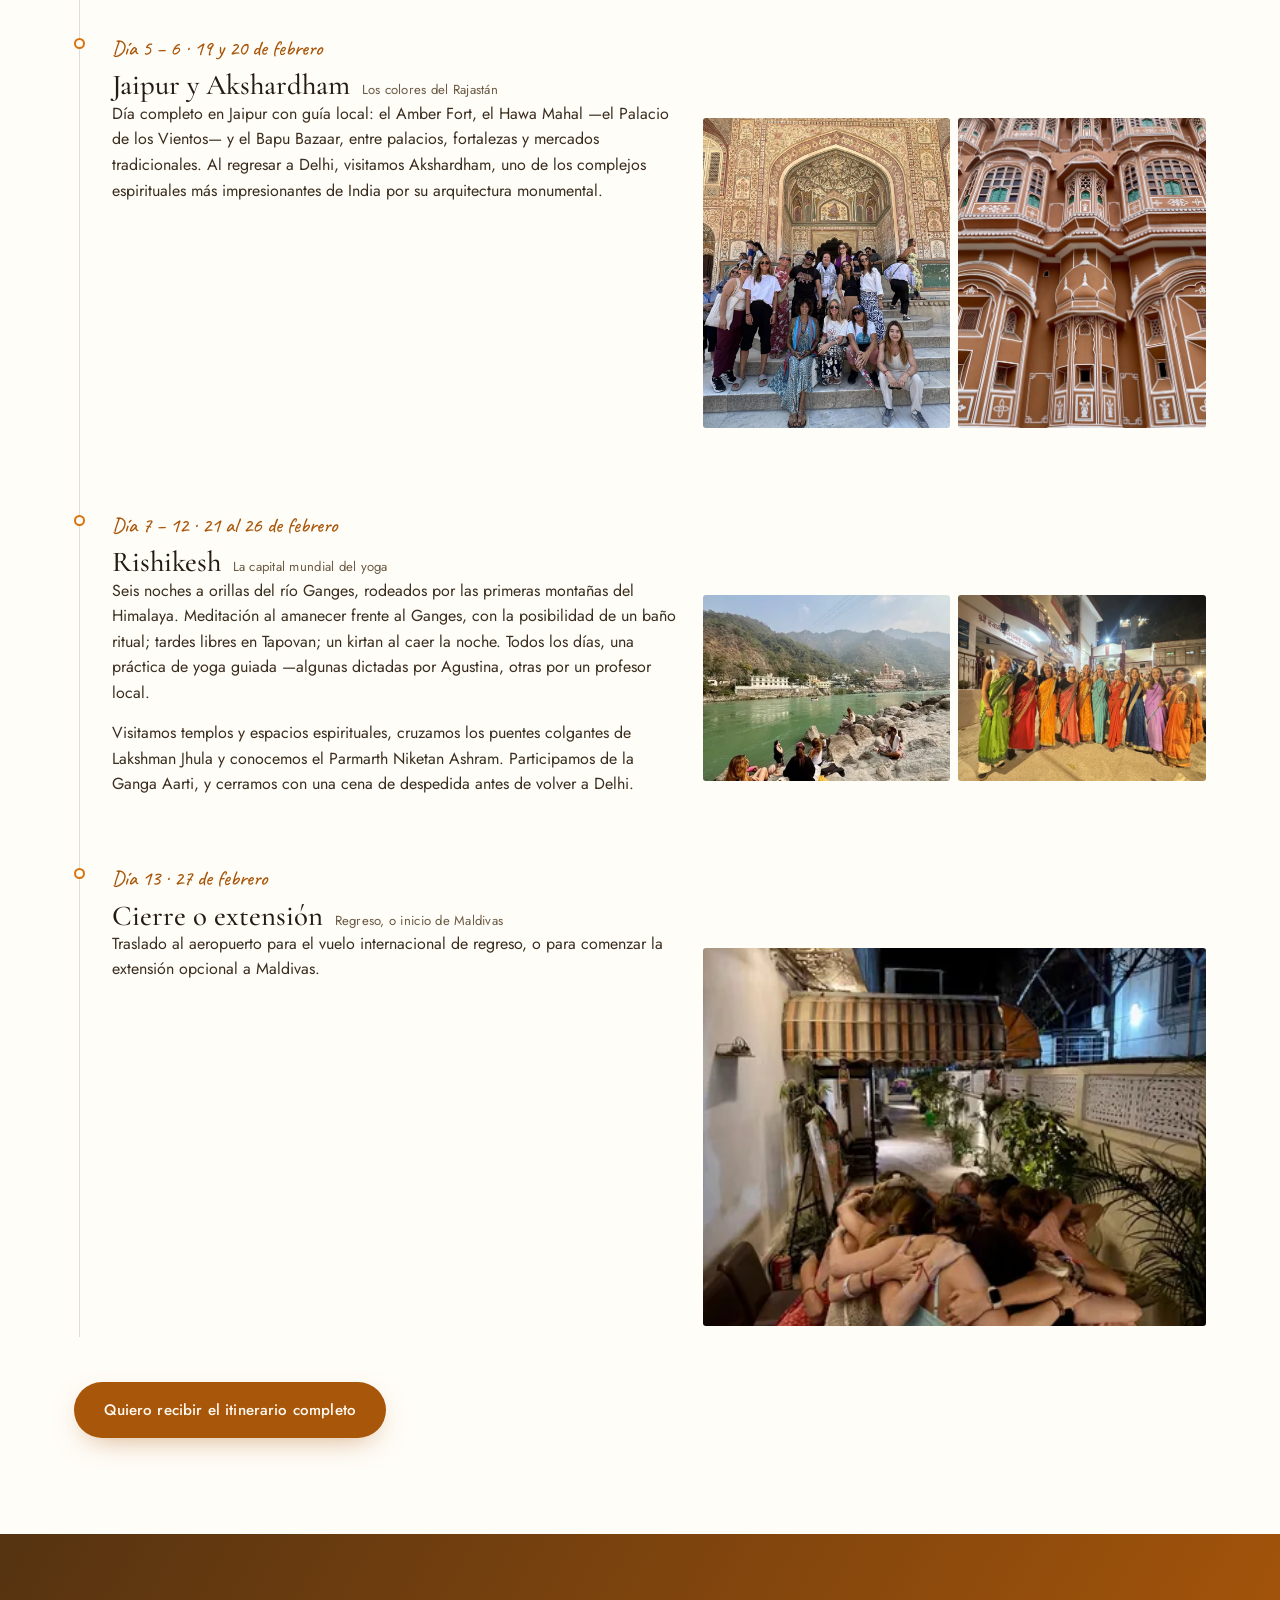
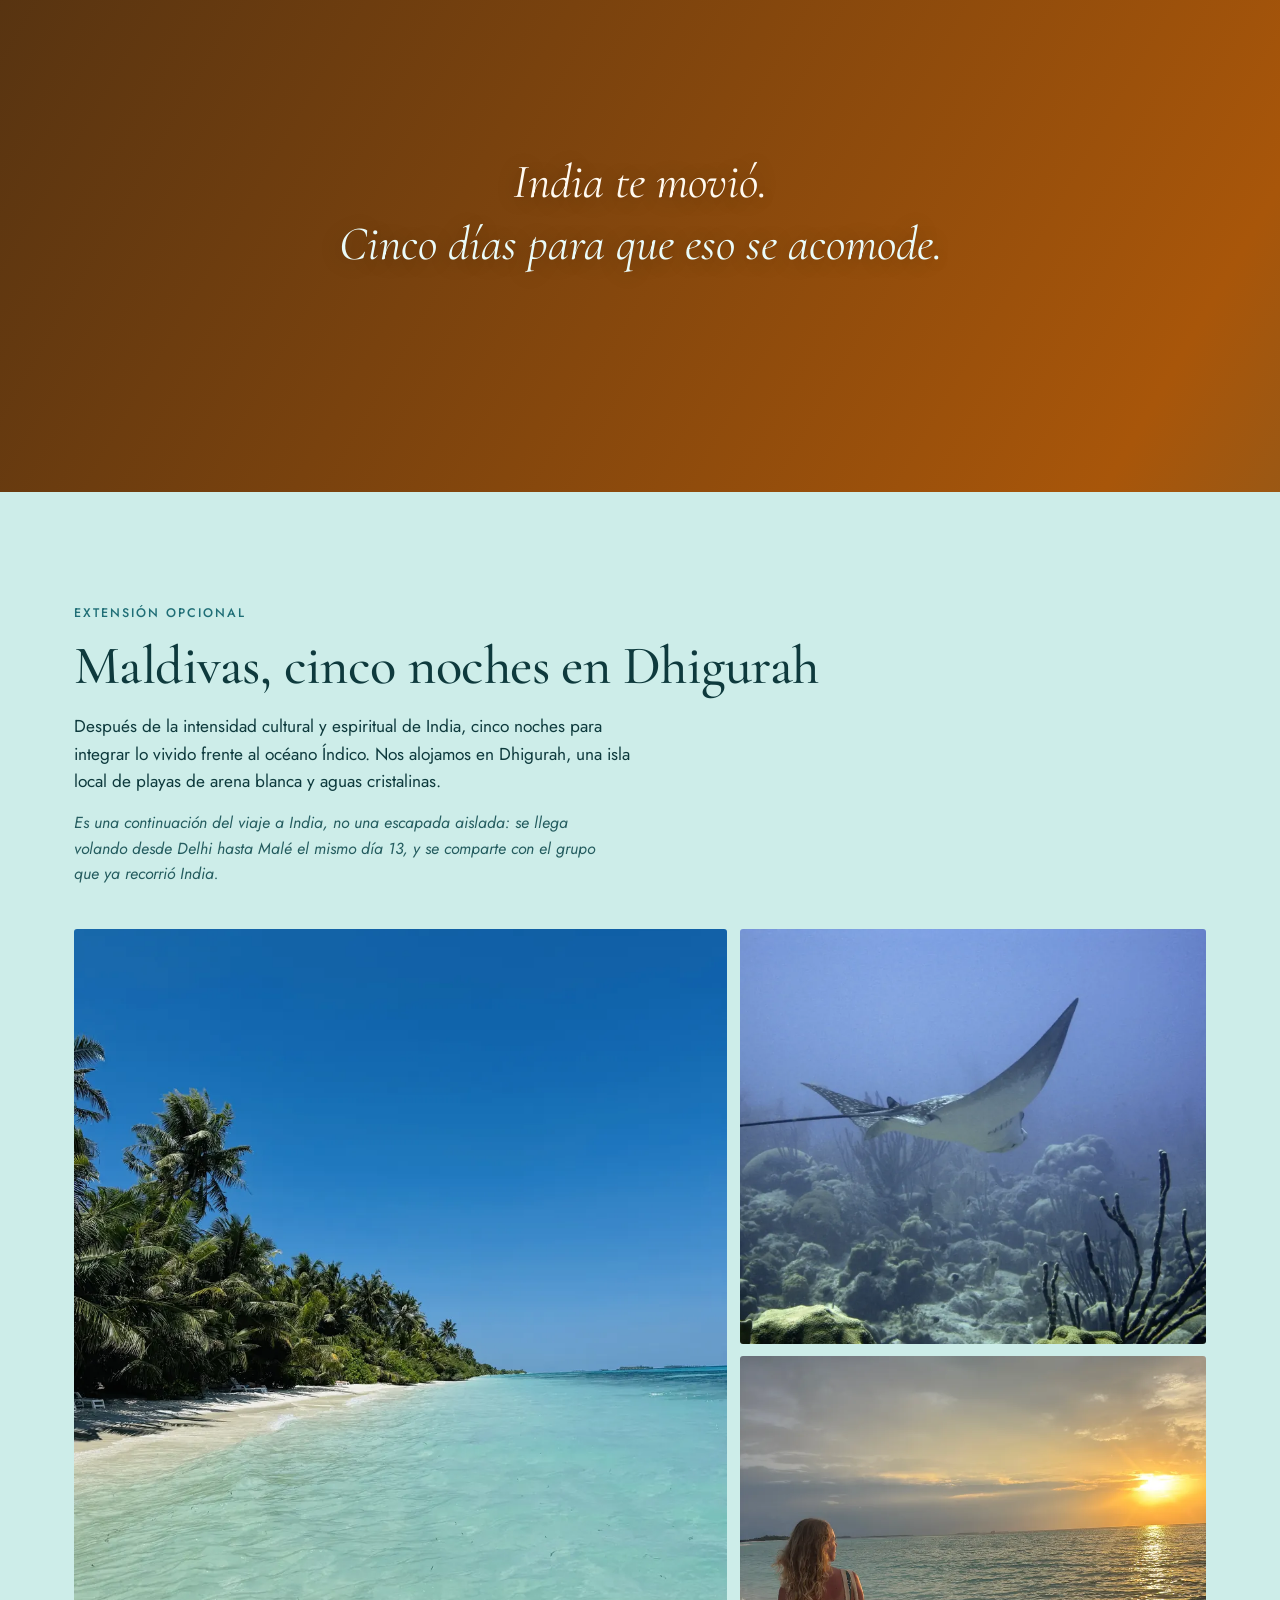
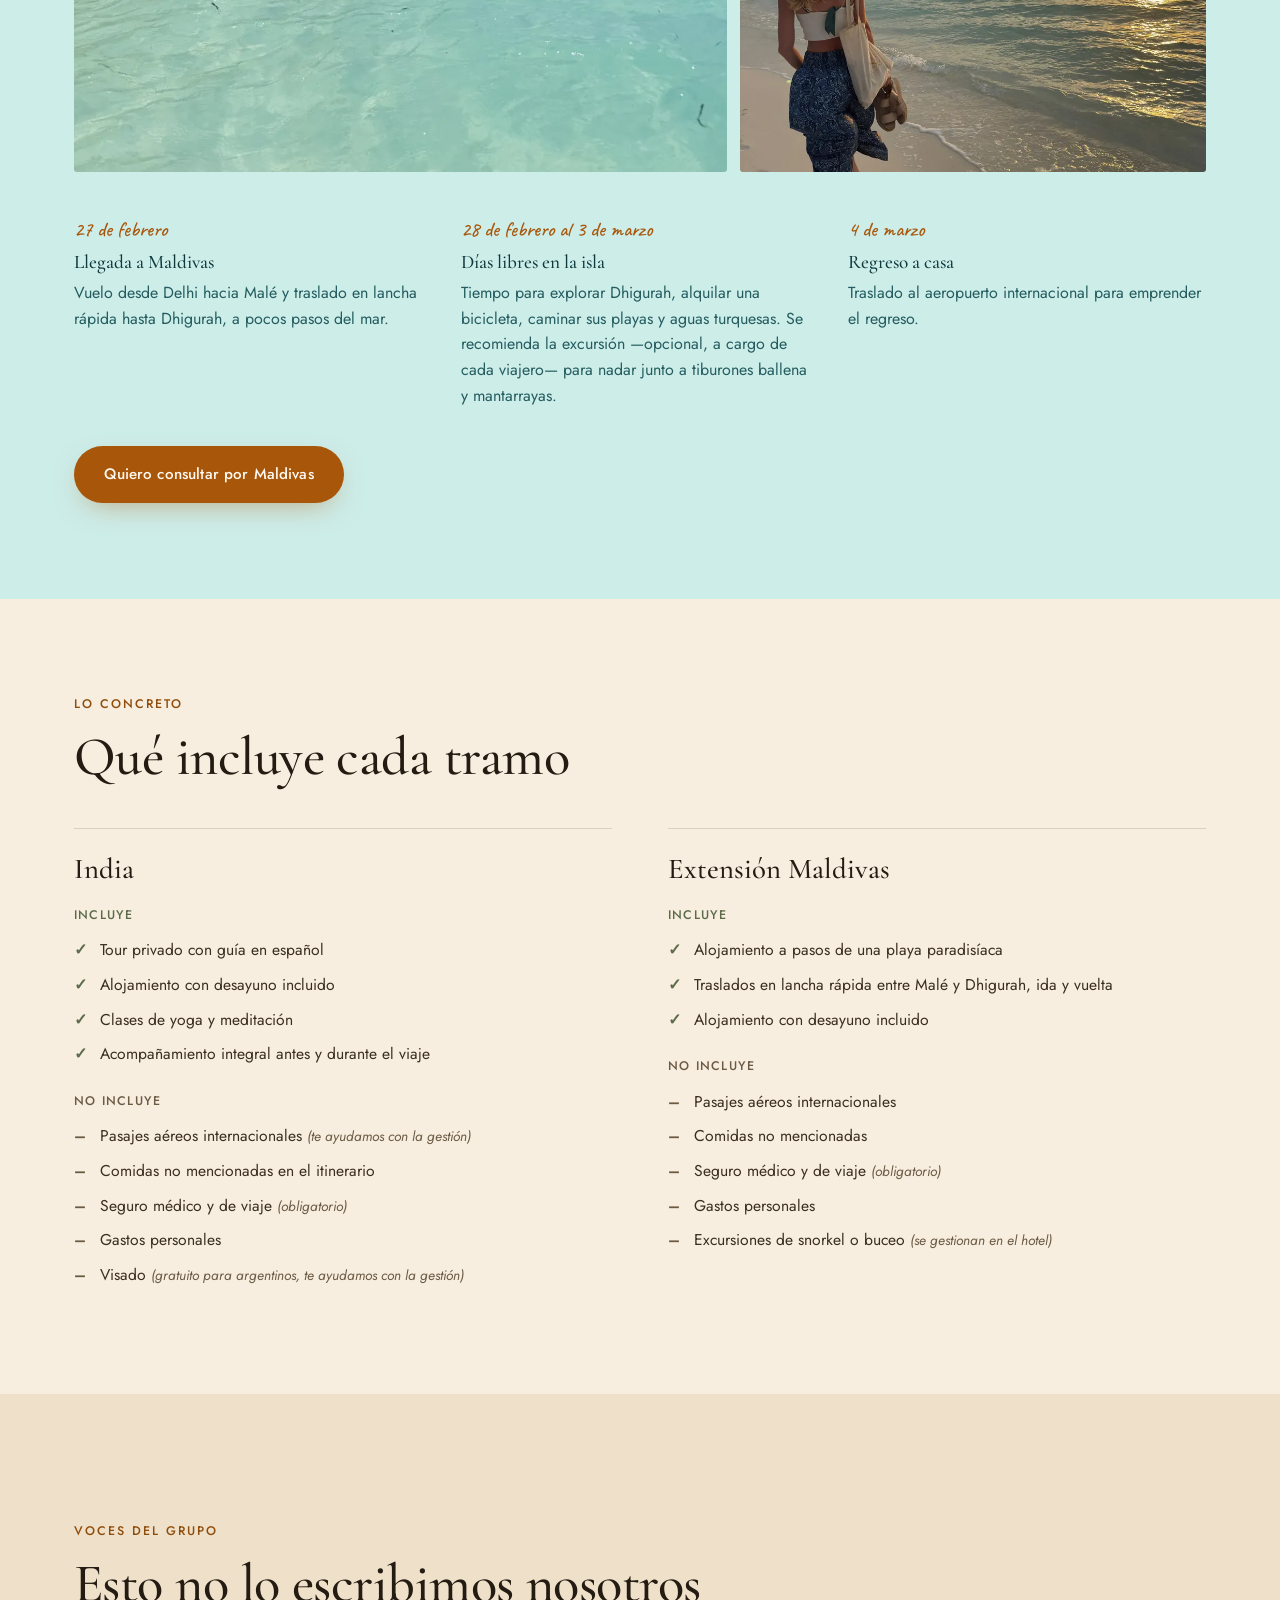
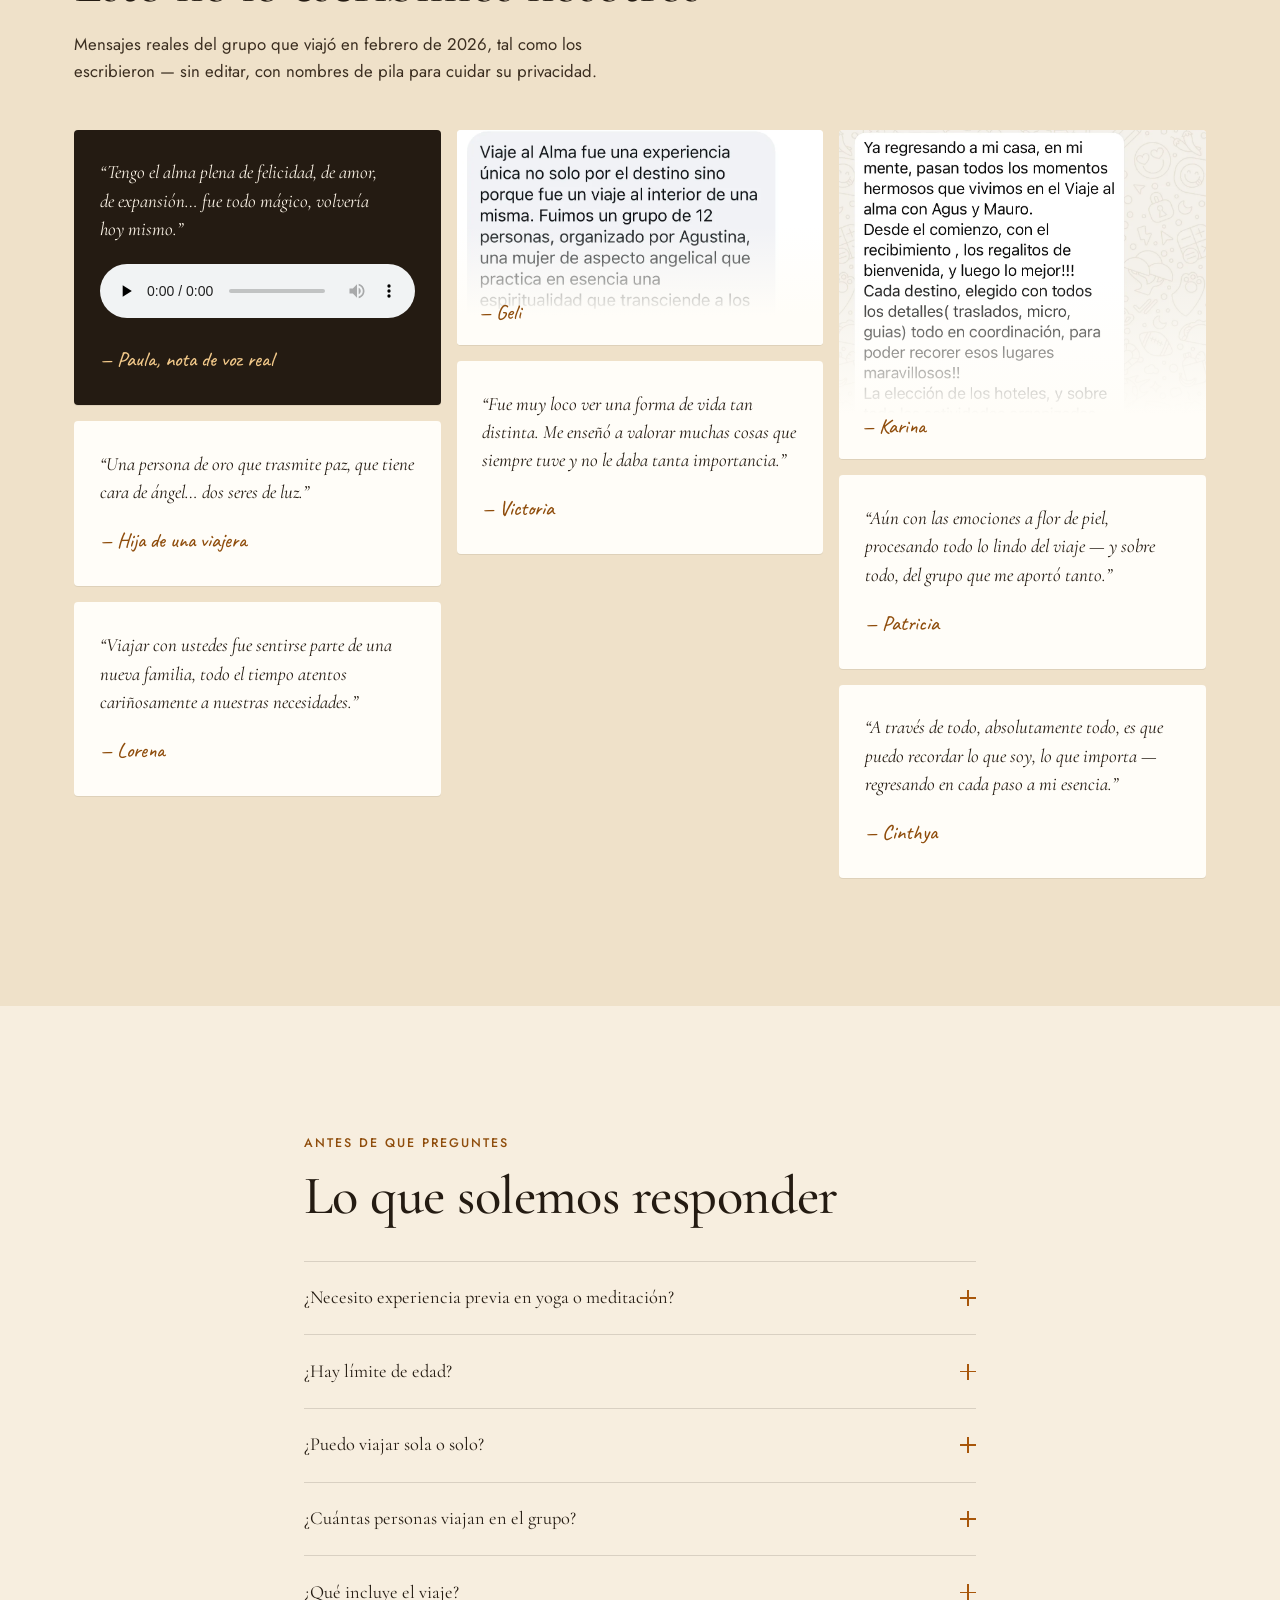
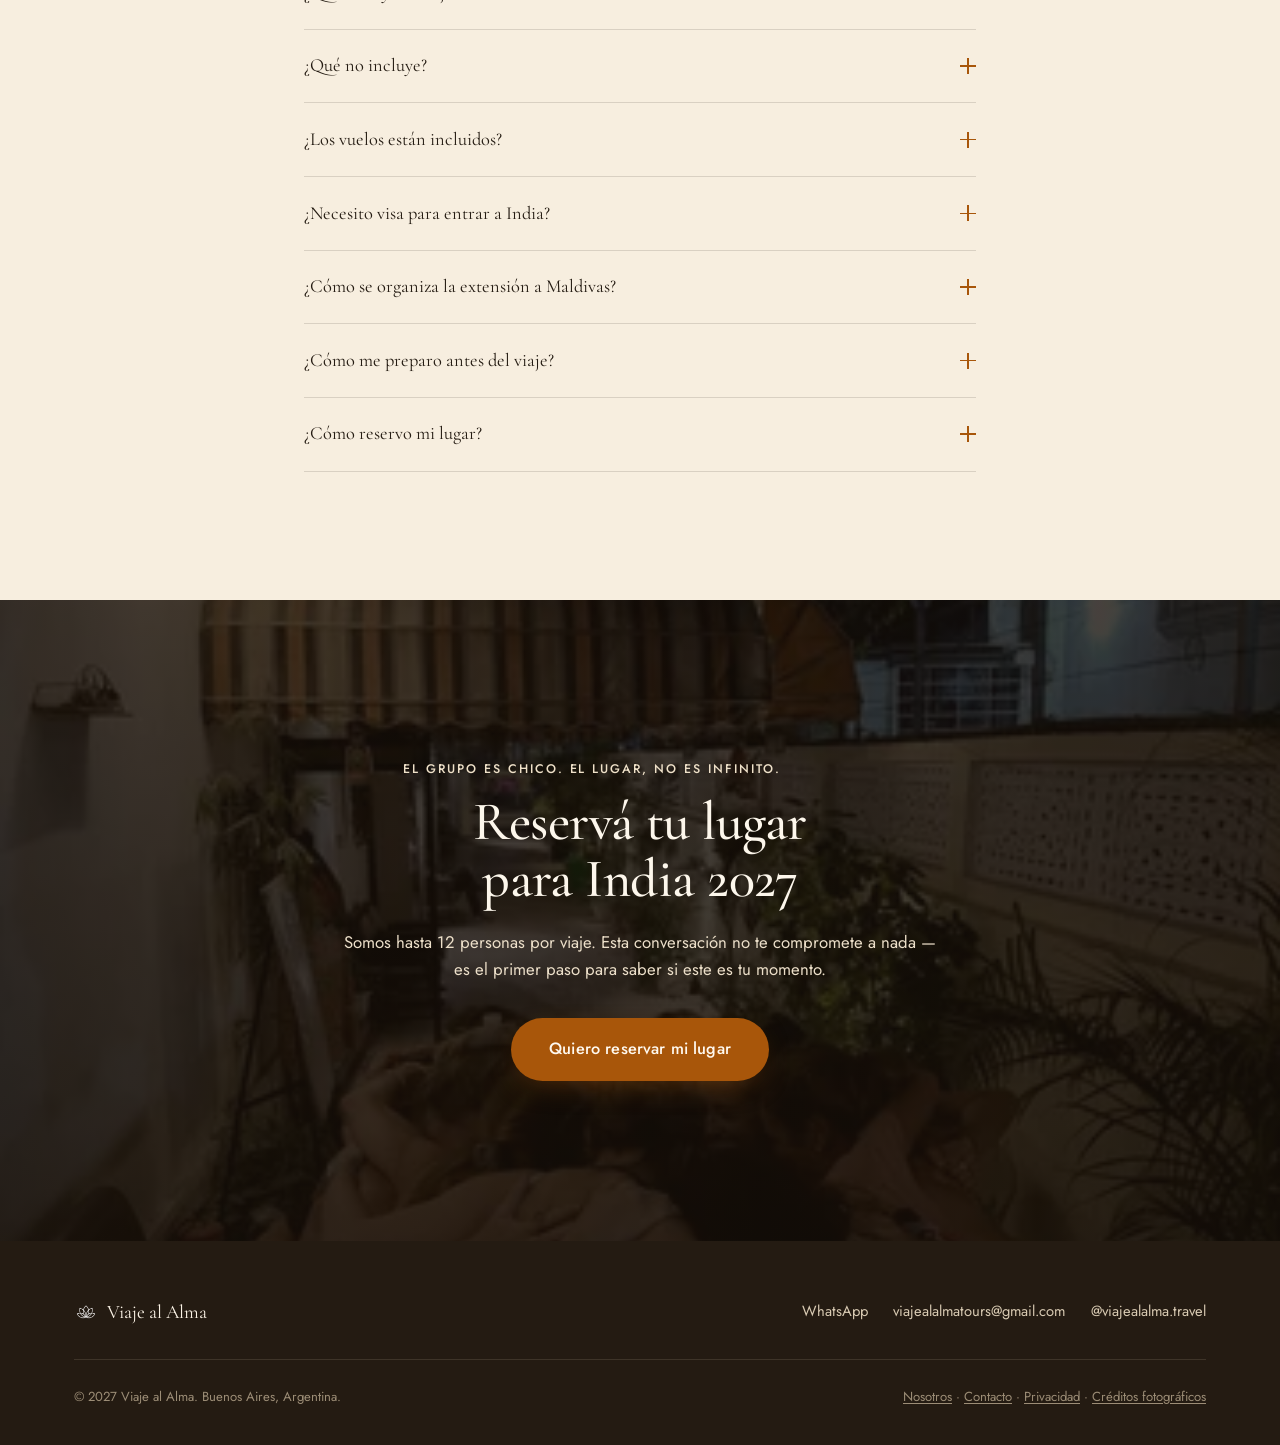
==== commit d9be1078: "Mejoras de SEO/discoverabilidad: 404 propio, llms.txt, páginas nuevas A partir de una auditoría de S" ====
--- a/index.html
+++ b/index.html
@@ -44,7 +44,20 @@
   "telephone": "+5491150573508",
   "sameAs": ["https://instagram.com/viajealalma.travel"],
   "areaServed": "AR",
-  "description": "Viajes grupales transformacionales a India, combinando cultura, espiritualidad, yoga y meditación."
+  "description": "Viajes grupales transformacionales a India, combinando cultura, espiritualidad, yoga y meditación.",
+  "address": {
+    "@type": "PostalAddress",
+    "addressLocality": "Buenos Aires",
+    "addressCountry": "AR"
+  },
+  "contactPoint": {
+    "@type": "ContactPoint",
+    "telephone": "+5491150573508",
+    "email": "viajealalmatours@gmail.com",
+    "contactType": "customer service",
+    "areaServed": "AR",
+    "availableLanguage": "Spanish"
+  }
 }
 </script>
 <script type="application/ld+json">
@@ -570,7 +583,9 @@
     </nav>
     <div class="footer-bottom">
       <p>© 2027 Viaje al Alma. Buenos Aires, Argentina.</p>
-      <p class="footer-credits">Algunas fotografías bajo licencia Creative Commons vía Openverse. <a href="creditos.html">Créditos fotográficos →</a></p>
+      <p class="footer-credits">
+        <a href="nosotros.html">Nosotros</a> · <a href="contacto.html">Contacto</a> · <a href="privacidad.html">Privacidad</a> · <a href="creditos.html">Créditos fotográficos</a>
+      </p>
     </div>
   </div>
 </footer>
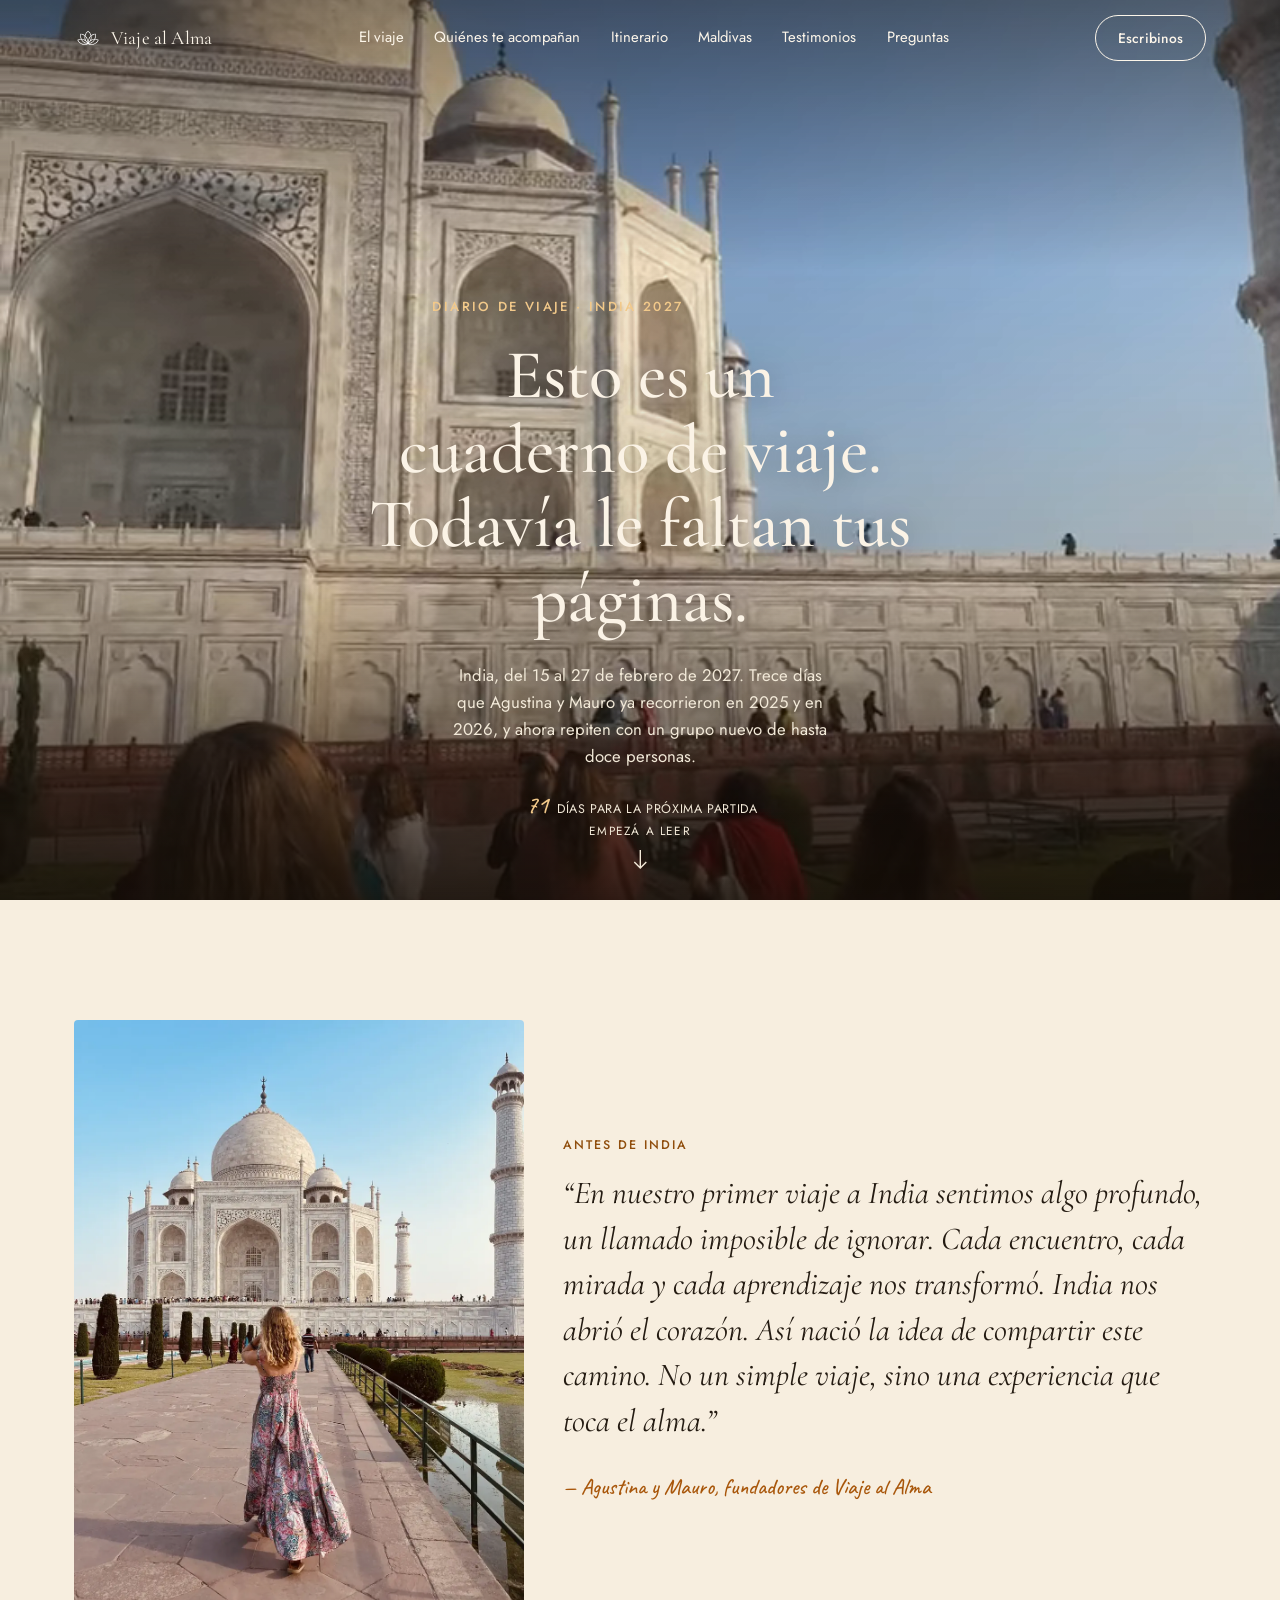
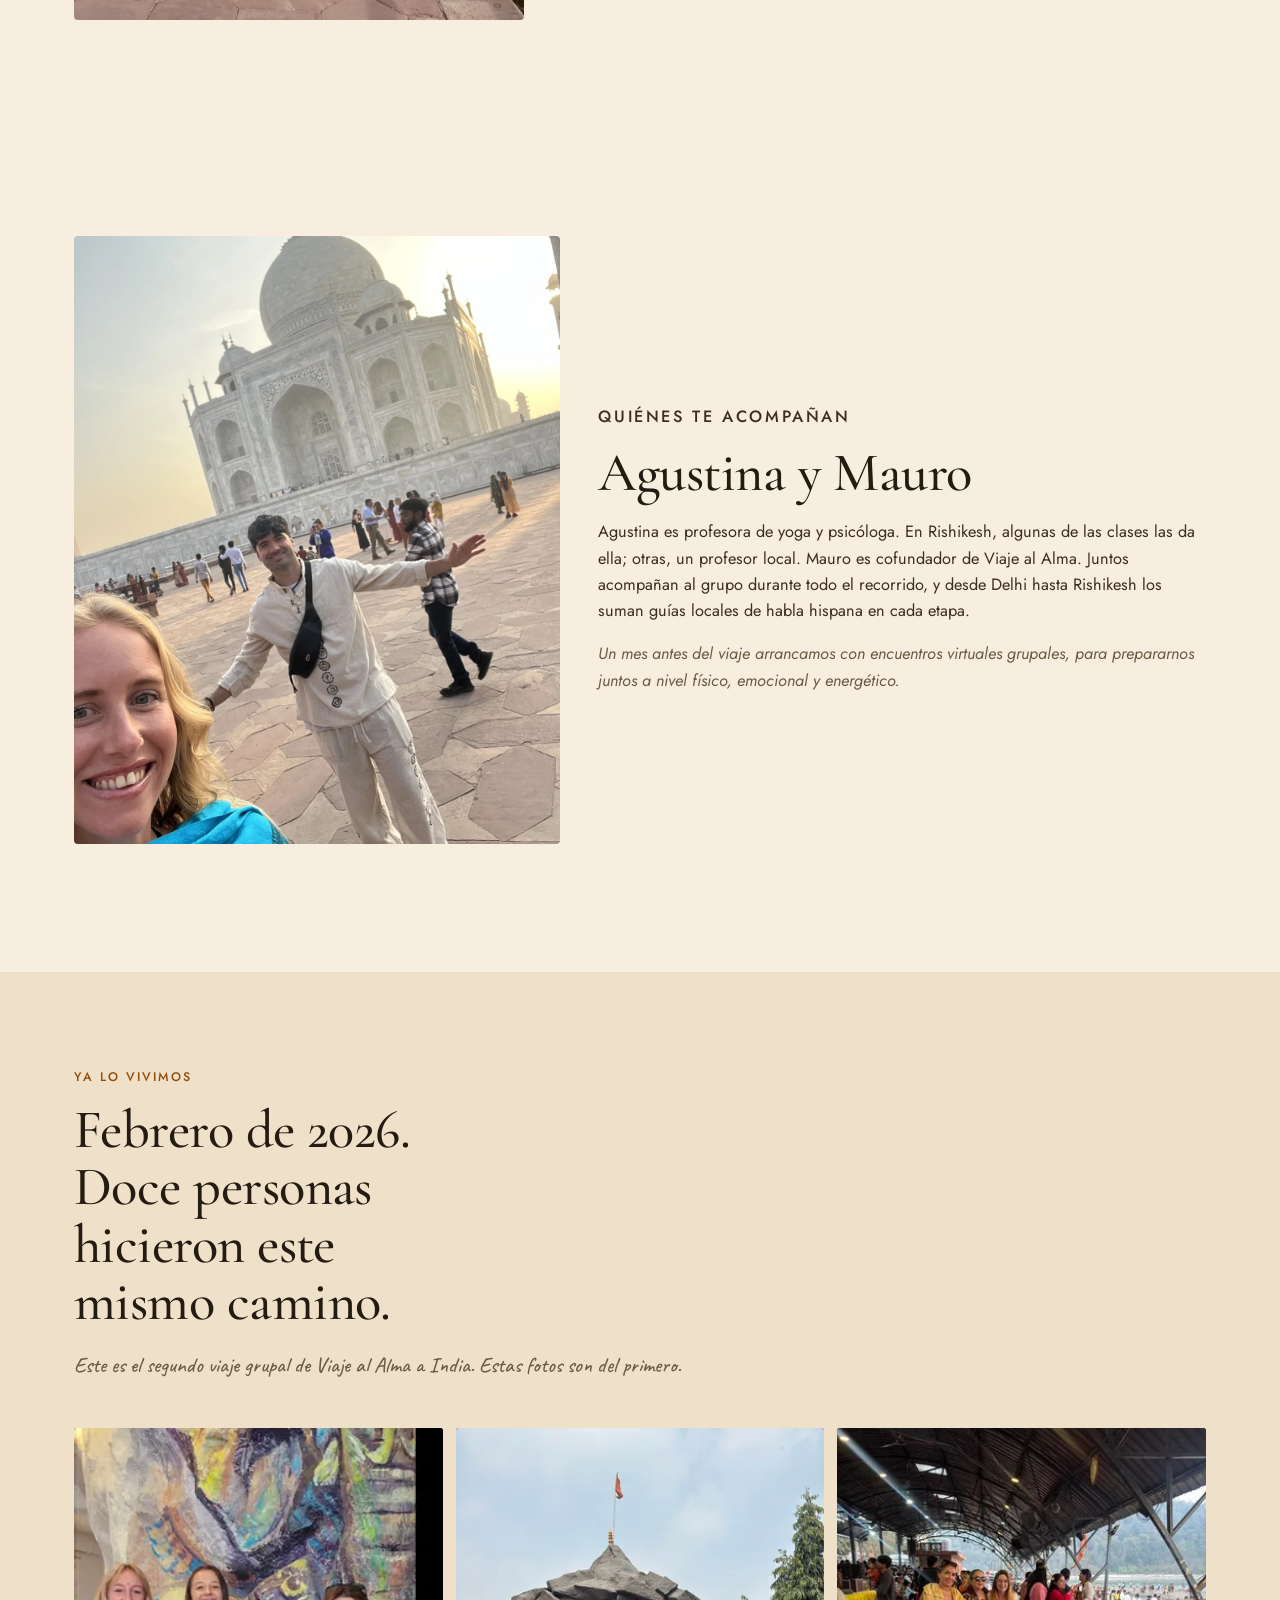
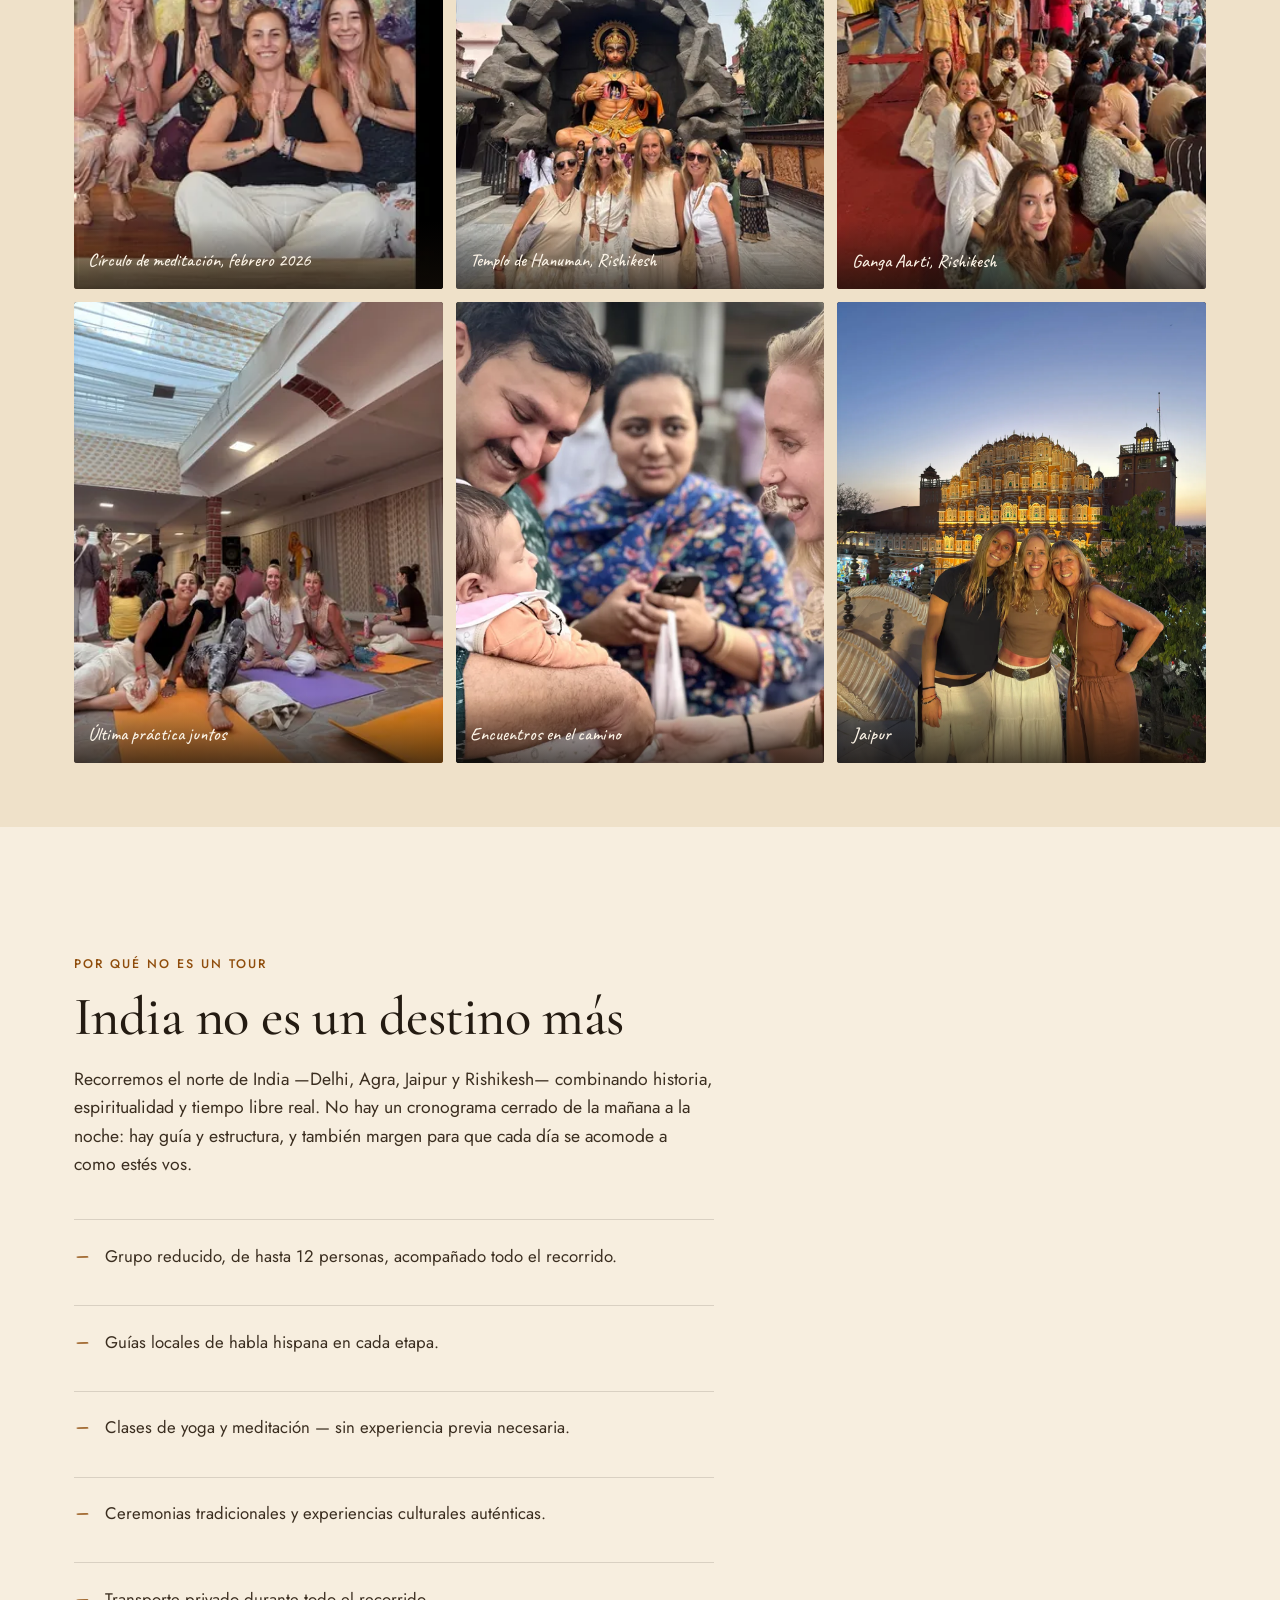
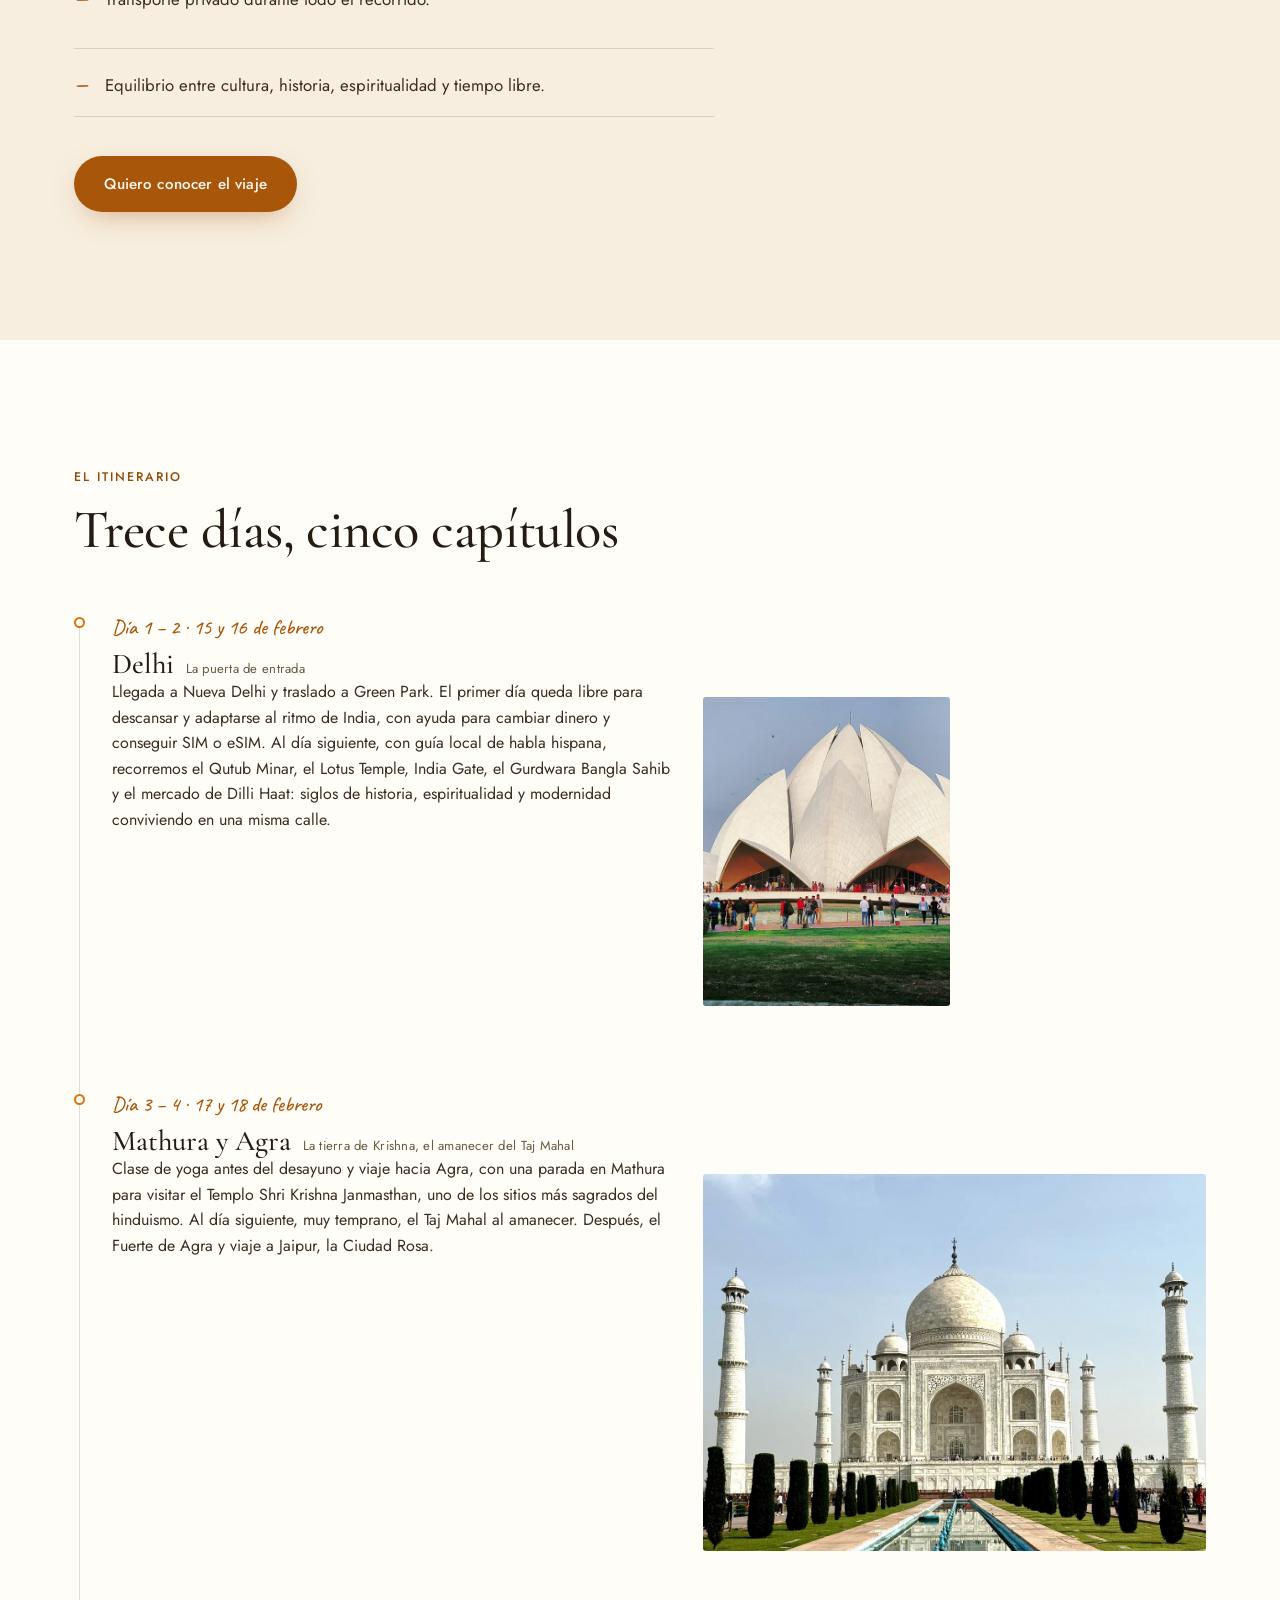
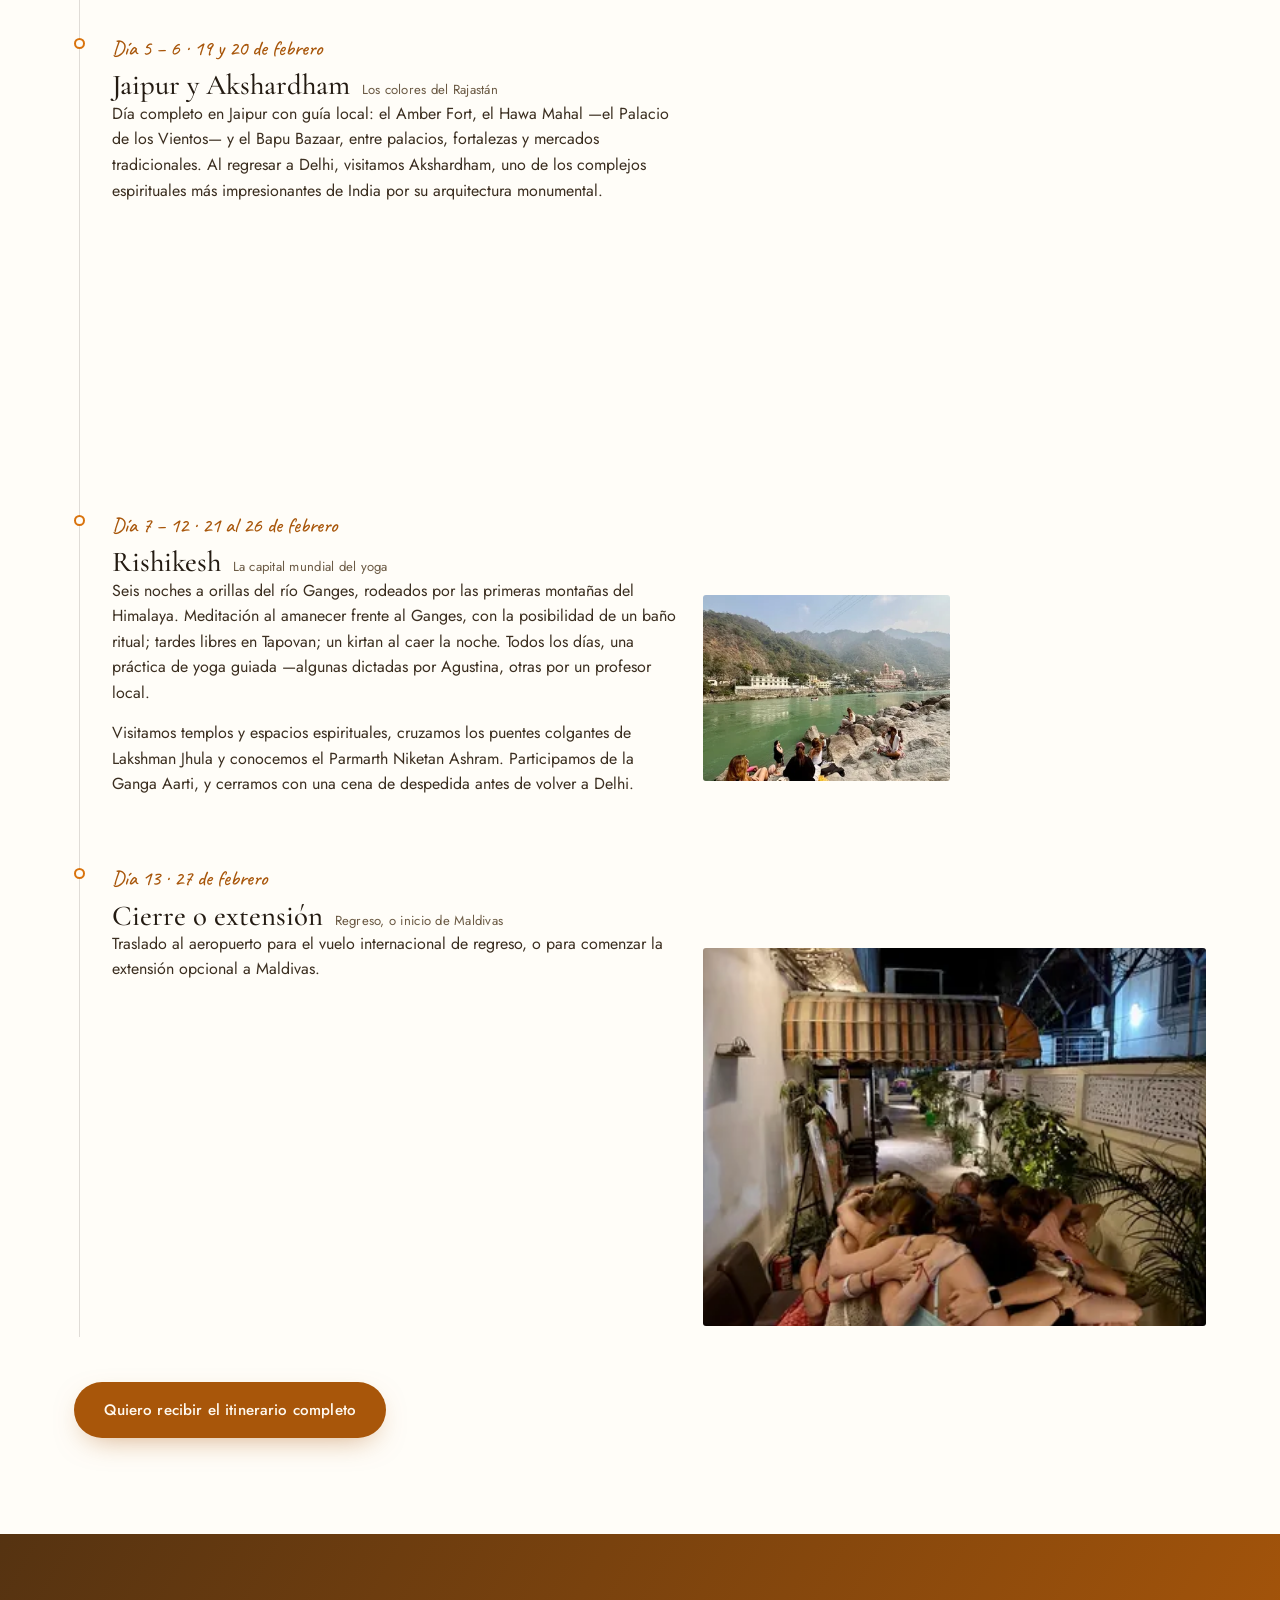
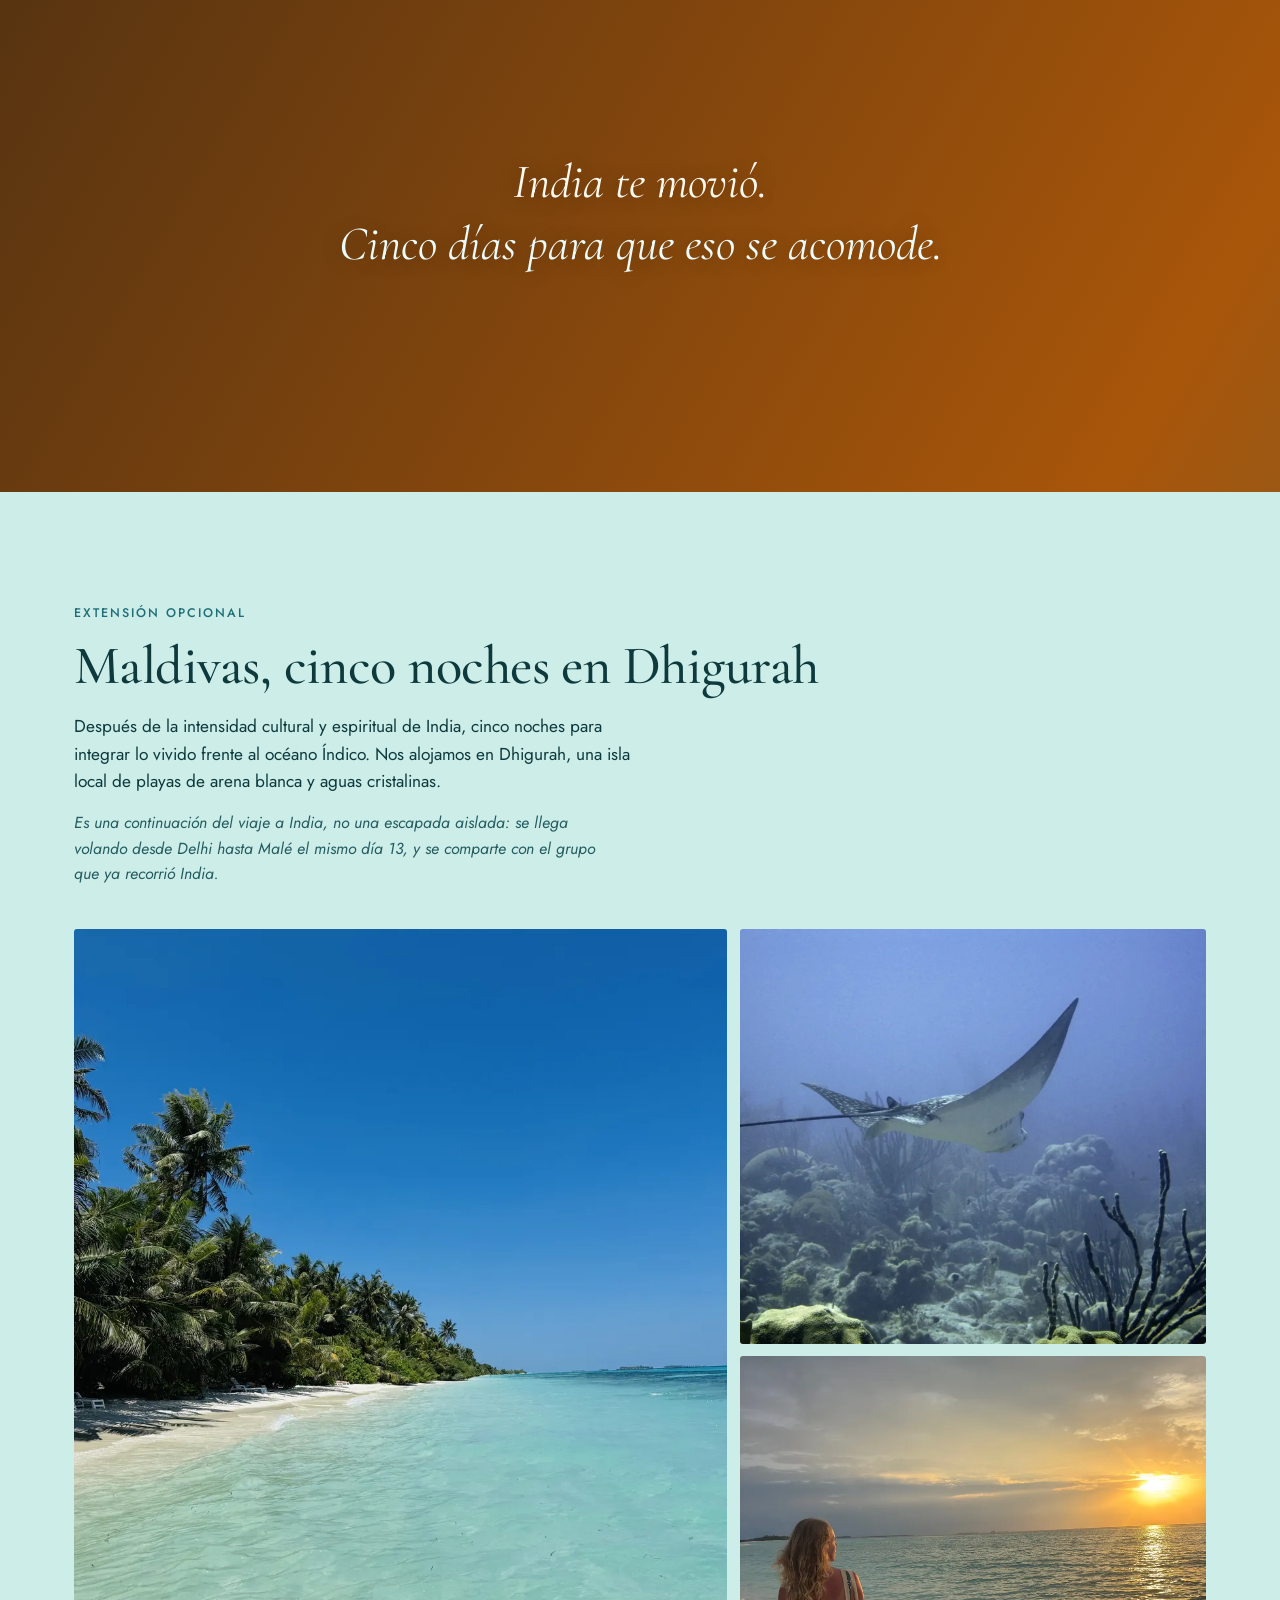
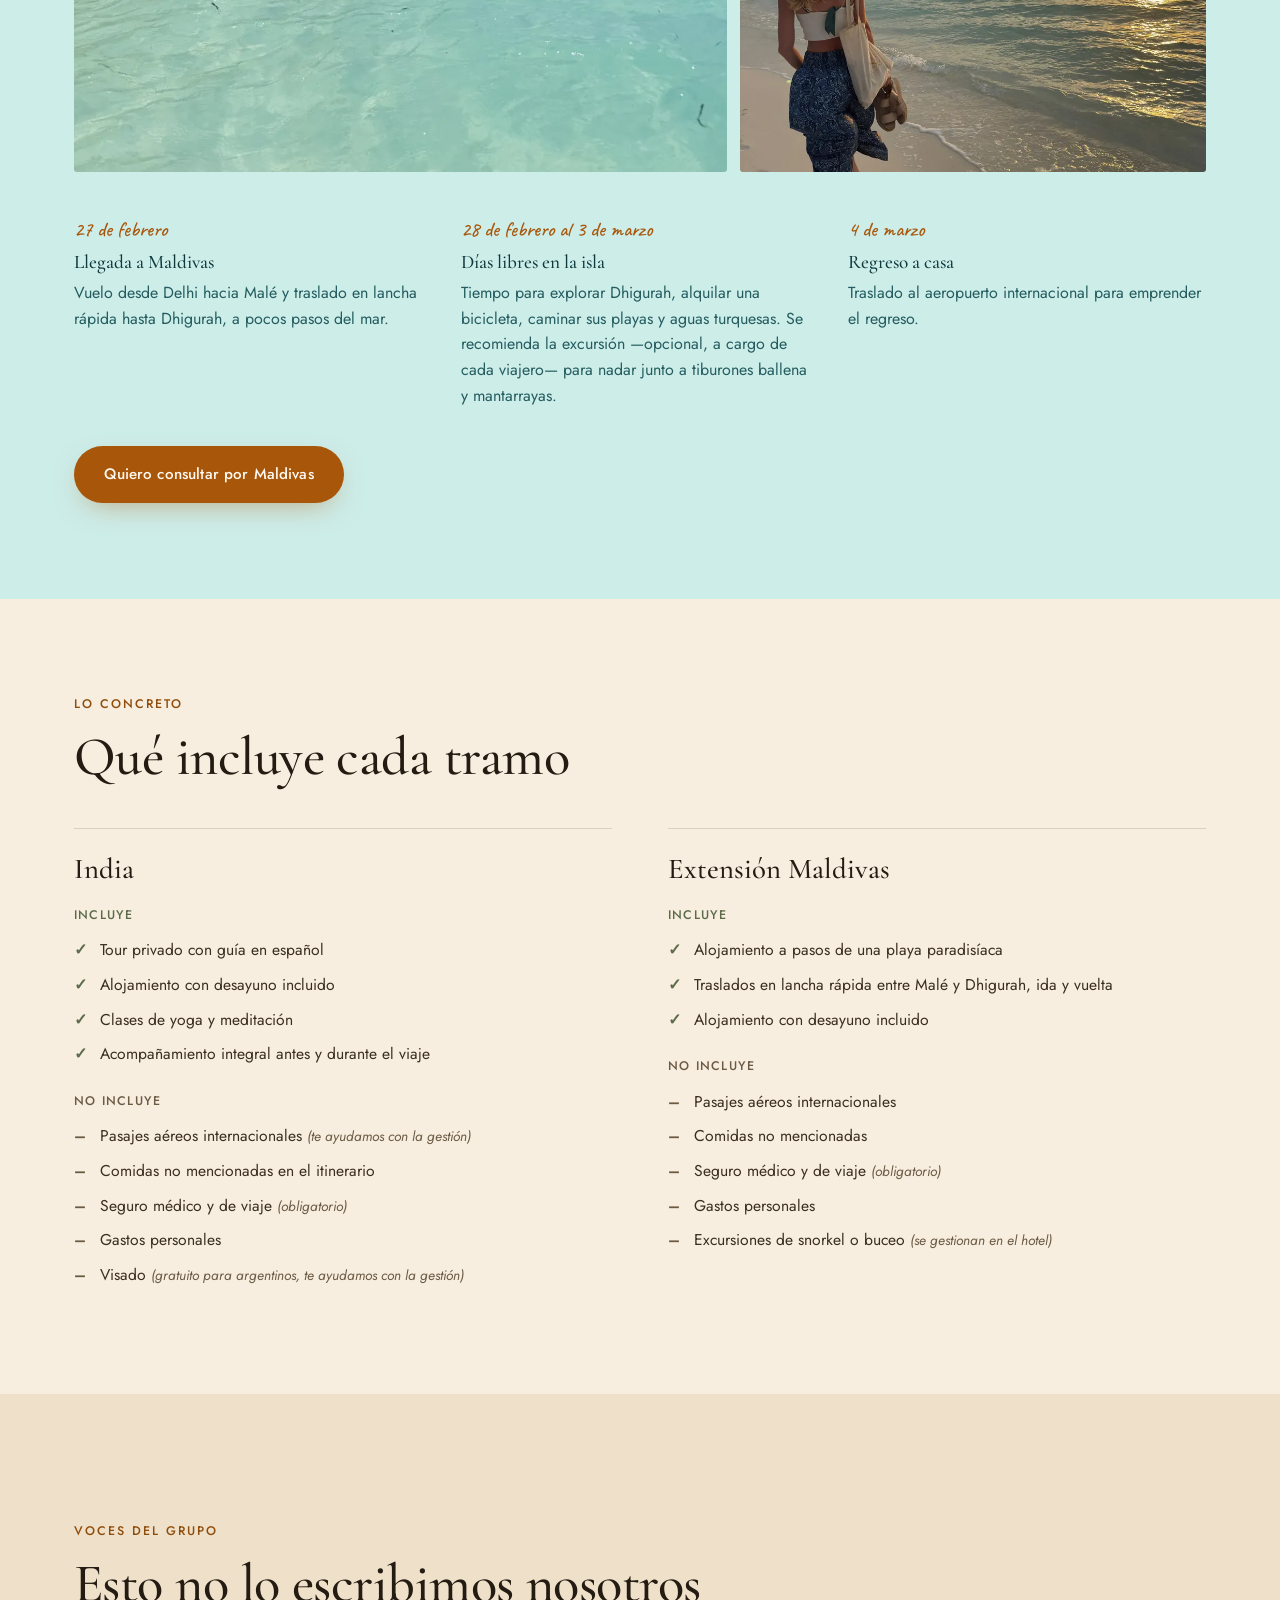
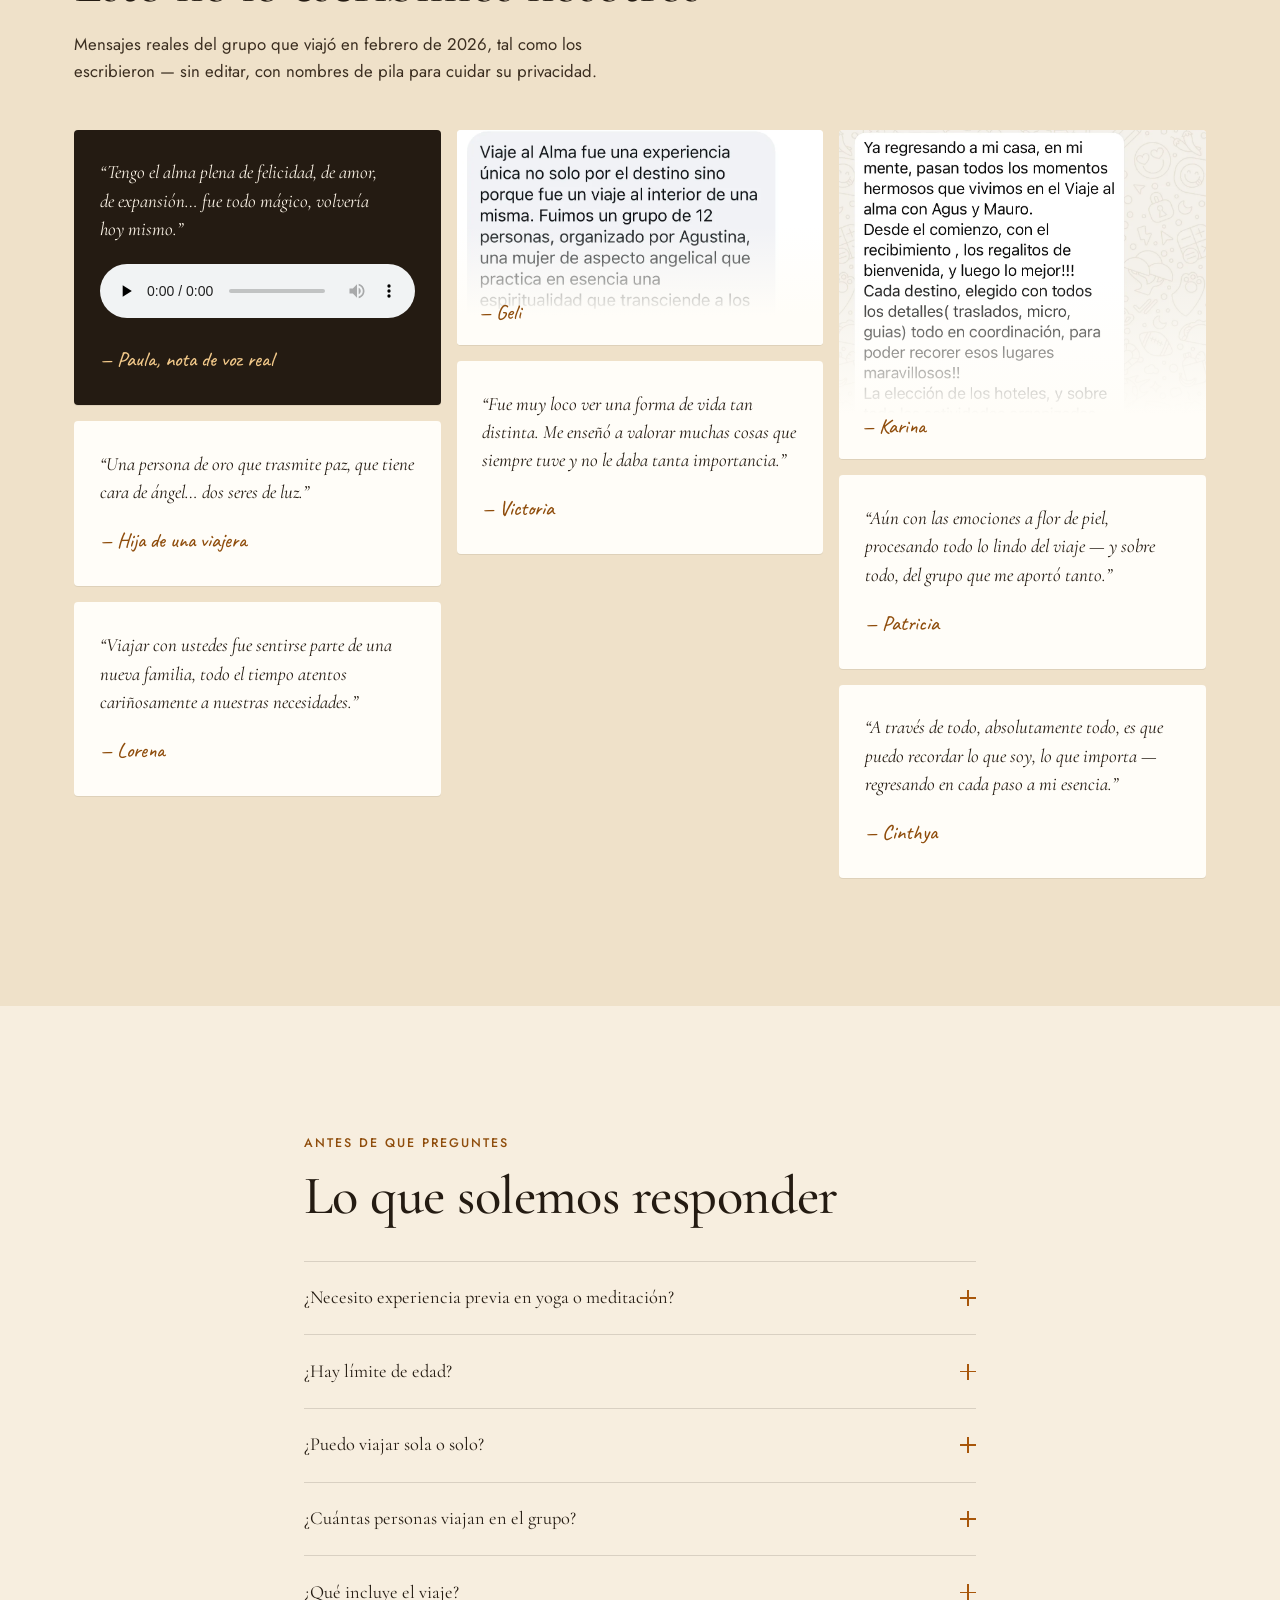
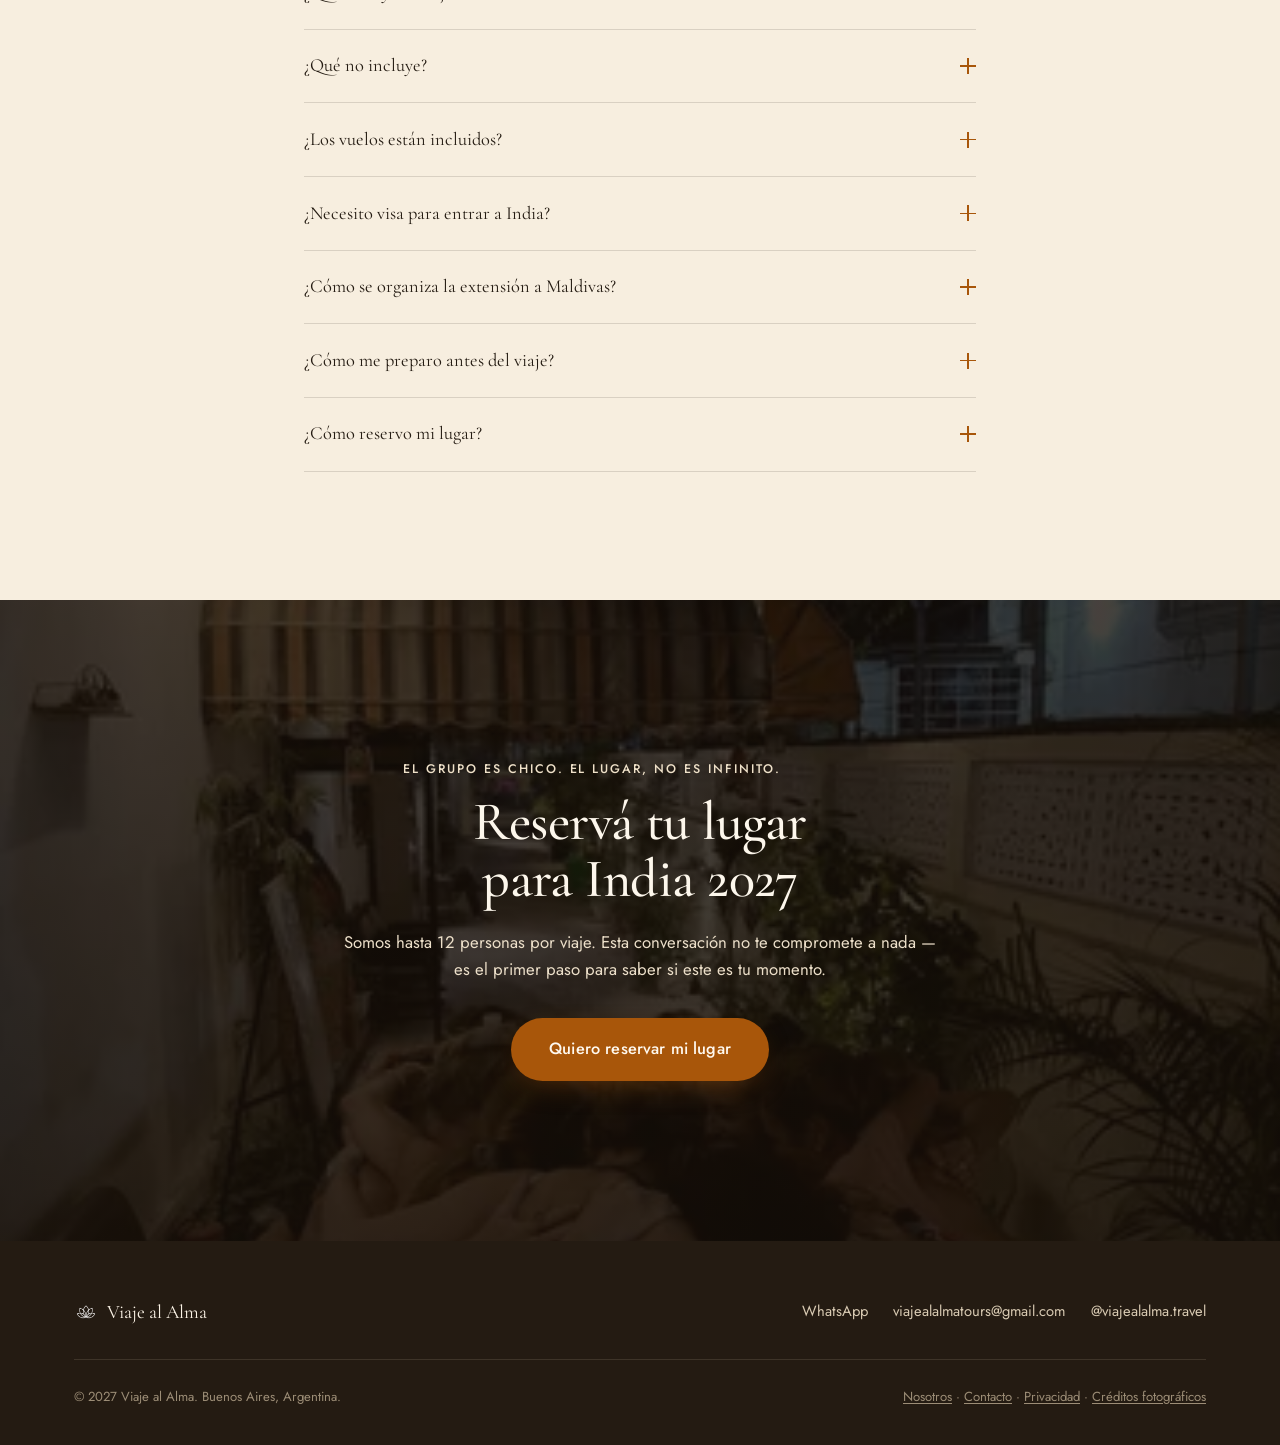
==== commit 5d574851: "Instalar Meta Pixel para campañas de Meta Ads Se agrega el Pixel "Viaje al Alma - Web" (ID 157825890" ====
--- a/index.html
+++ b/index.html
@@ -83,6 +83,38 @@
   }
 }
 </script>
+
+<!-- Meta Pixel Code -->
+<script>
+!function(f,b,e,v,n,t,s)
+{if(f.fbq)return;n=f.fbq=function(){n.callMethod?
+n.callMethod.apply(n,arguments):n.queue.push(arguments)};
+if(!f._fbq)f._fbq=n;n.push=n;n.loaded=!0;n.version='2.0';
+n.queue=[];t=b.createElement(e);t.async=!0;
+t.src=v;s=b.getElementsByTagName(e)[0];
+s.parentNode.insertBefore(t,s)}(window,document,'script',
+'https://connect.facebook.net/en_US/fbevents.js');
+fbq('init', '1578258907080229');
+fbq('track', 'PageView');
+</script>
+<noscript><img height="1" width="1" style="display:none" alt=""
+src="https://www.facebook.com/tr?id=1578258907080229&ev=PageView&noscript=1"
+/></noscript>
+<!-- End Meta Pixel Code -->
+
+<!-- Evento "Contact" al clickear cualquier botón de WhatsApp (delegación de
+     eventos, sin tocar el HTML existente) -->
+<script>
+document.addEventListener('click', function (e) {
+  var link = e.target.closest('a[href*="wa.me"], a[href*="api.whatsapp.com"]');
+  if (link && typeof fbq === 'function') {
+    fbq('track', 'Contact', {
+      content_name: 'India 2027',
+      source: link.getAttribute('href')
+    });
+  }
+}, true);
+</script>
 </head>
 <body>
 <a class="skip-link" href="#main">Saltar al contenido</a>
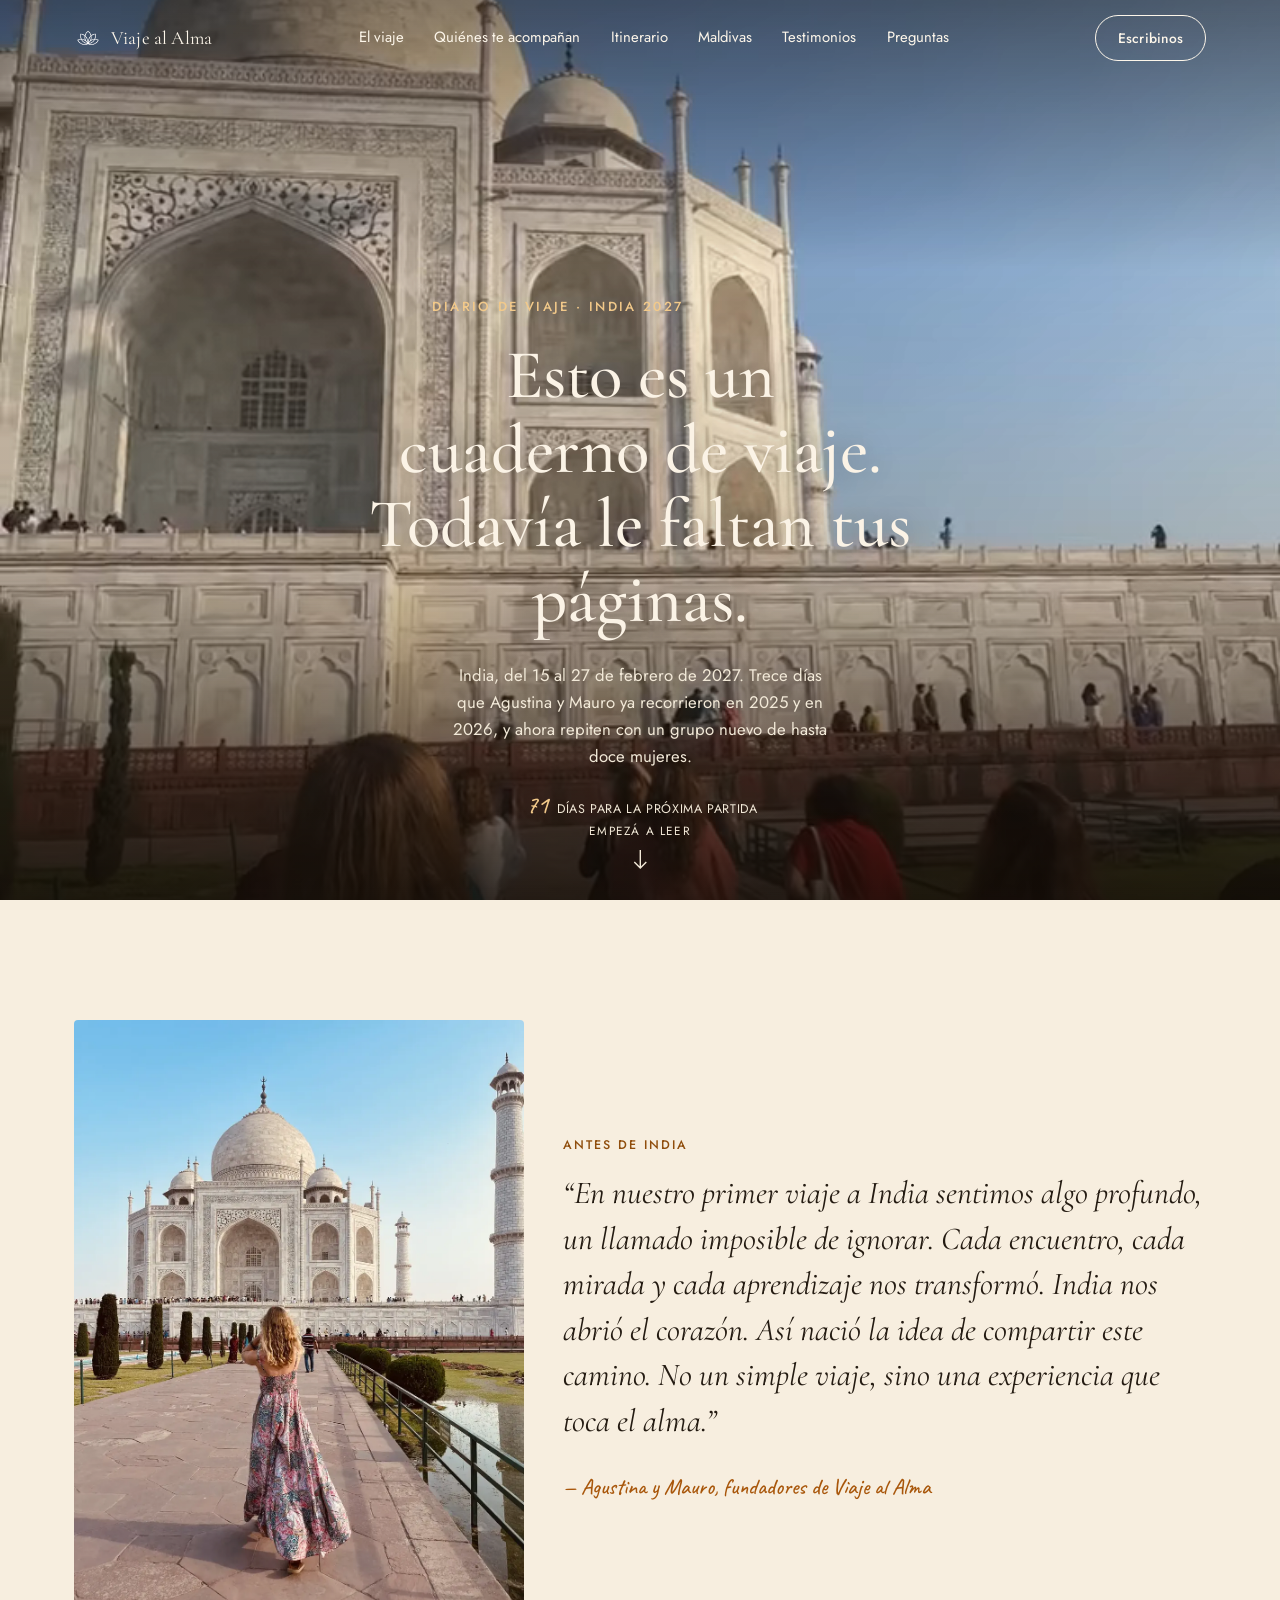
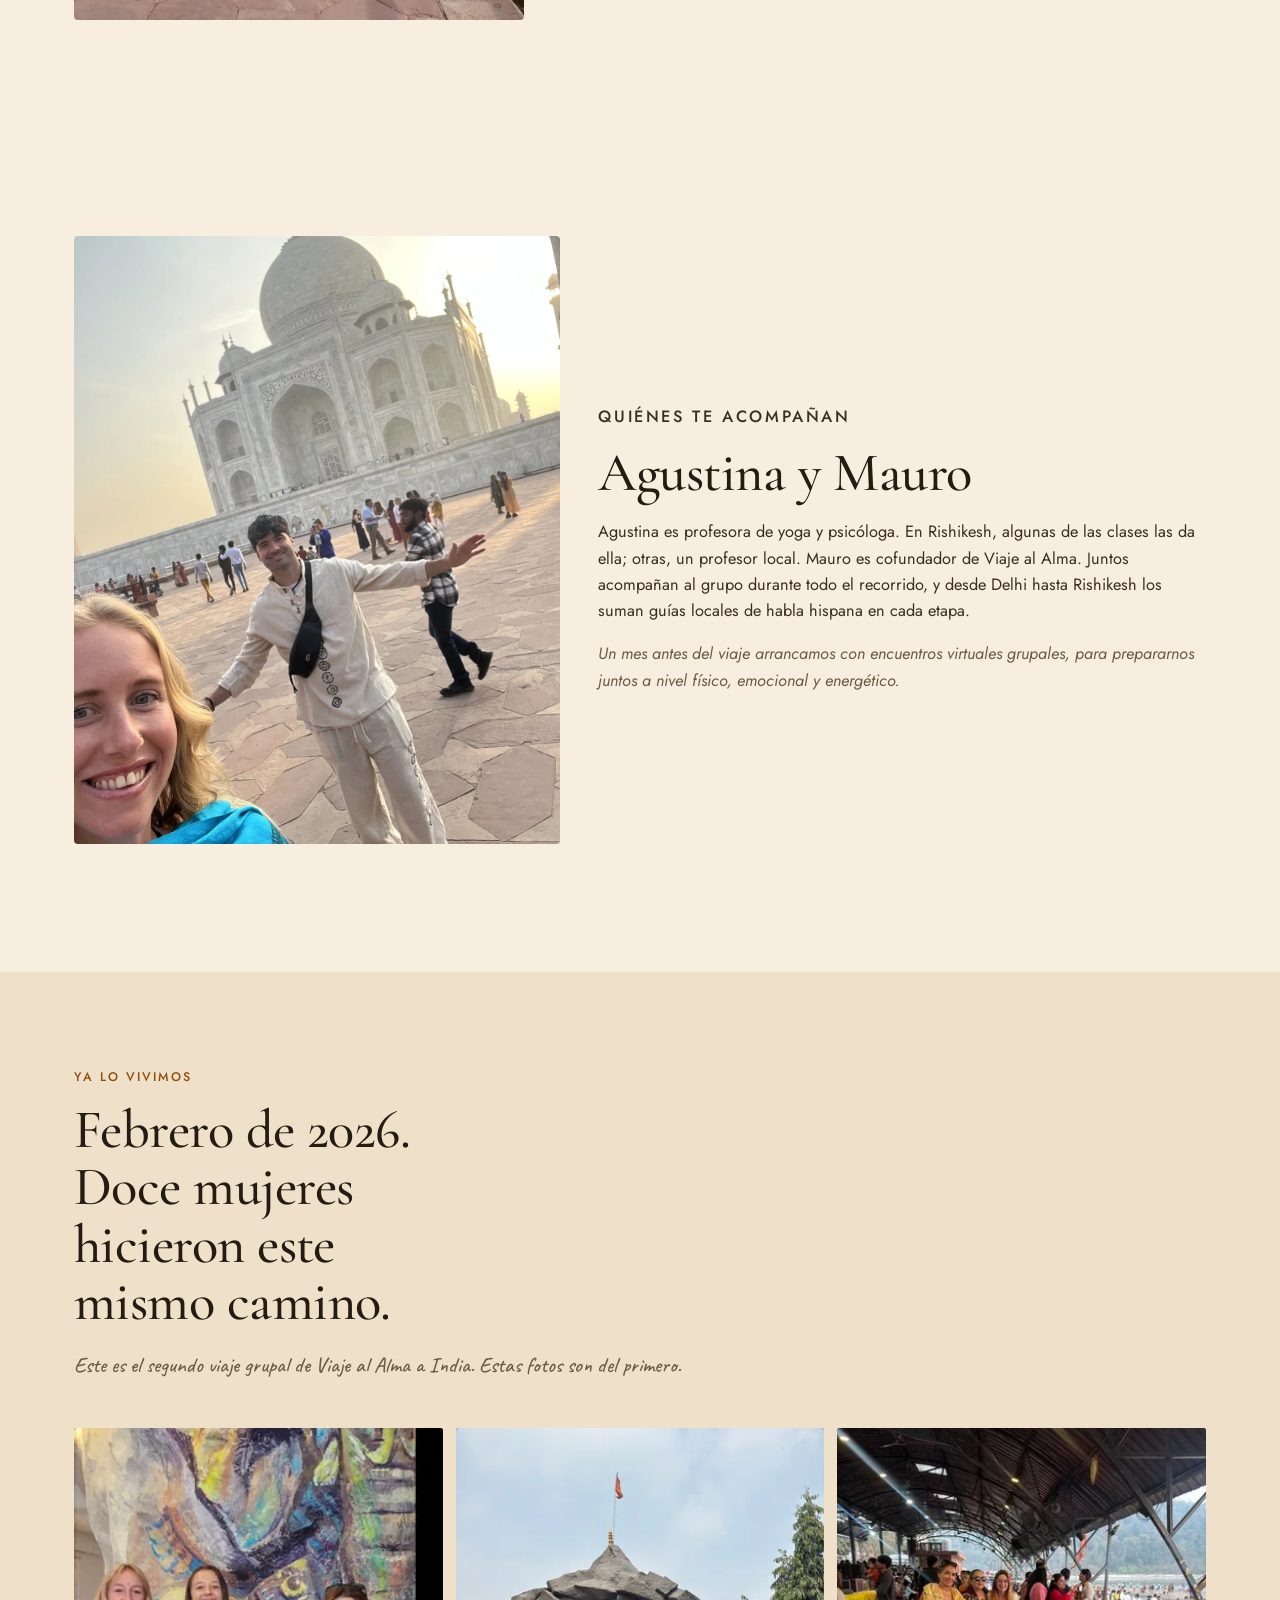
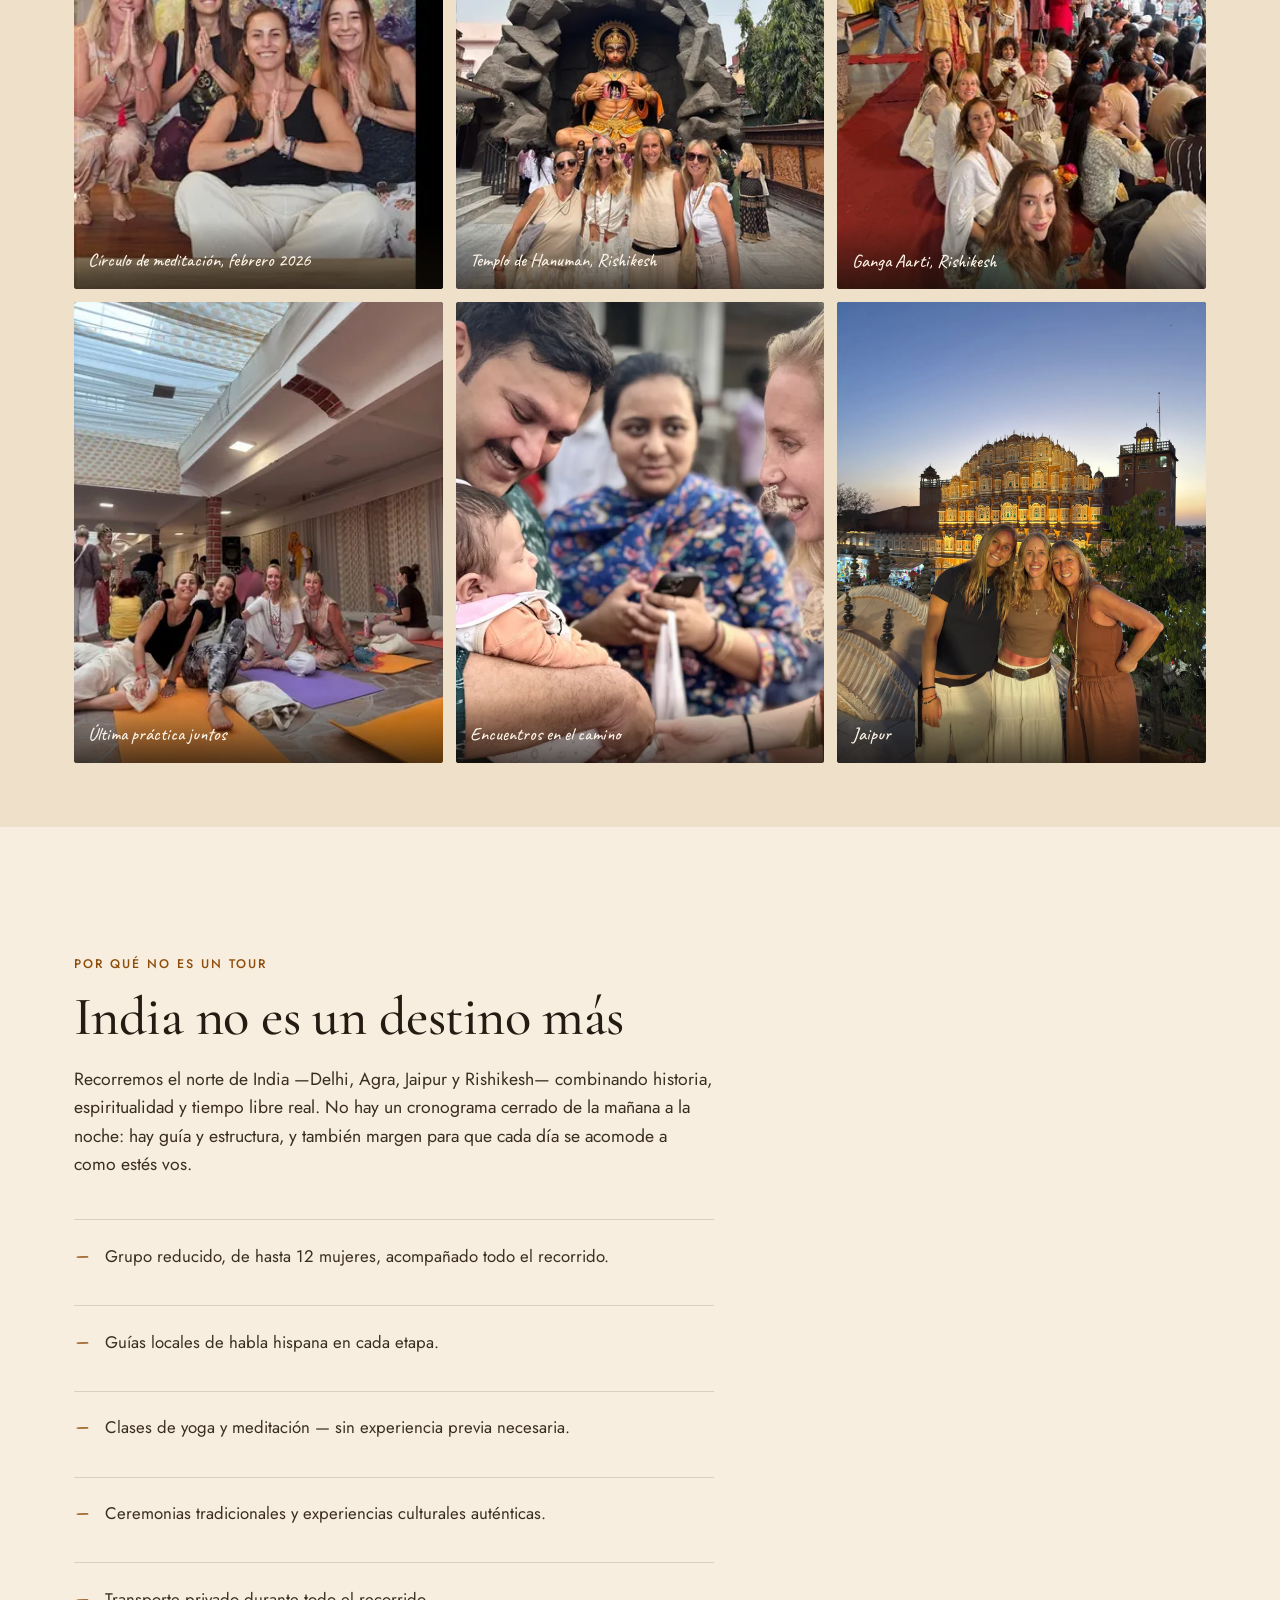
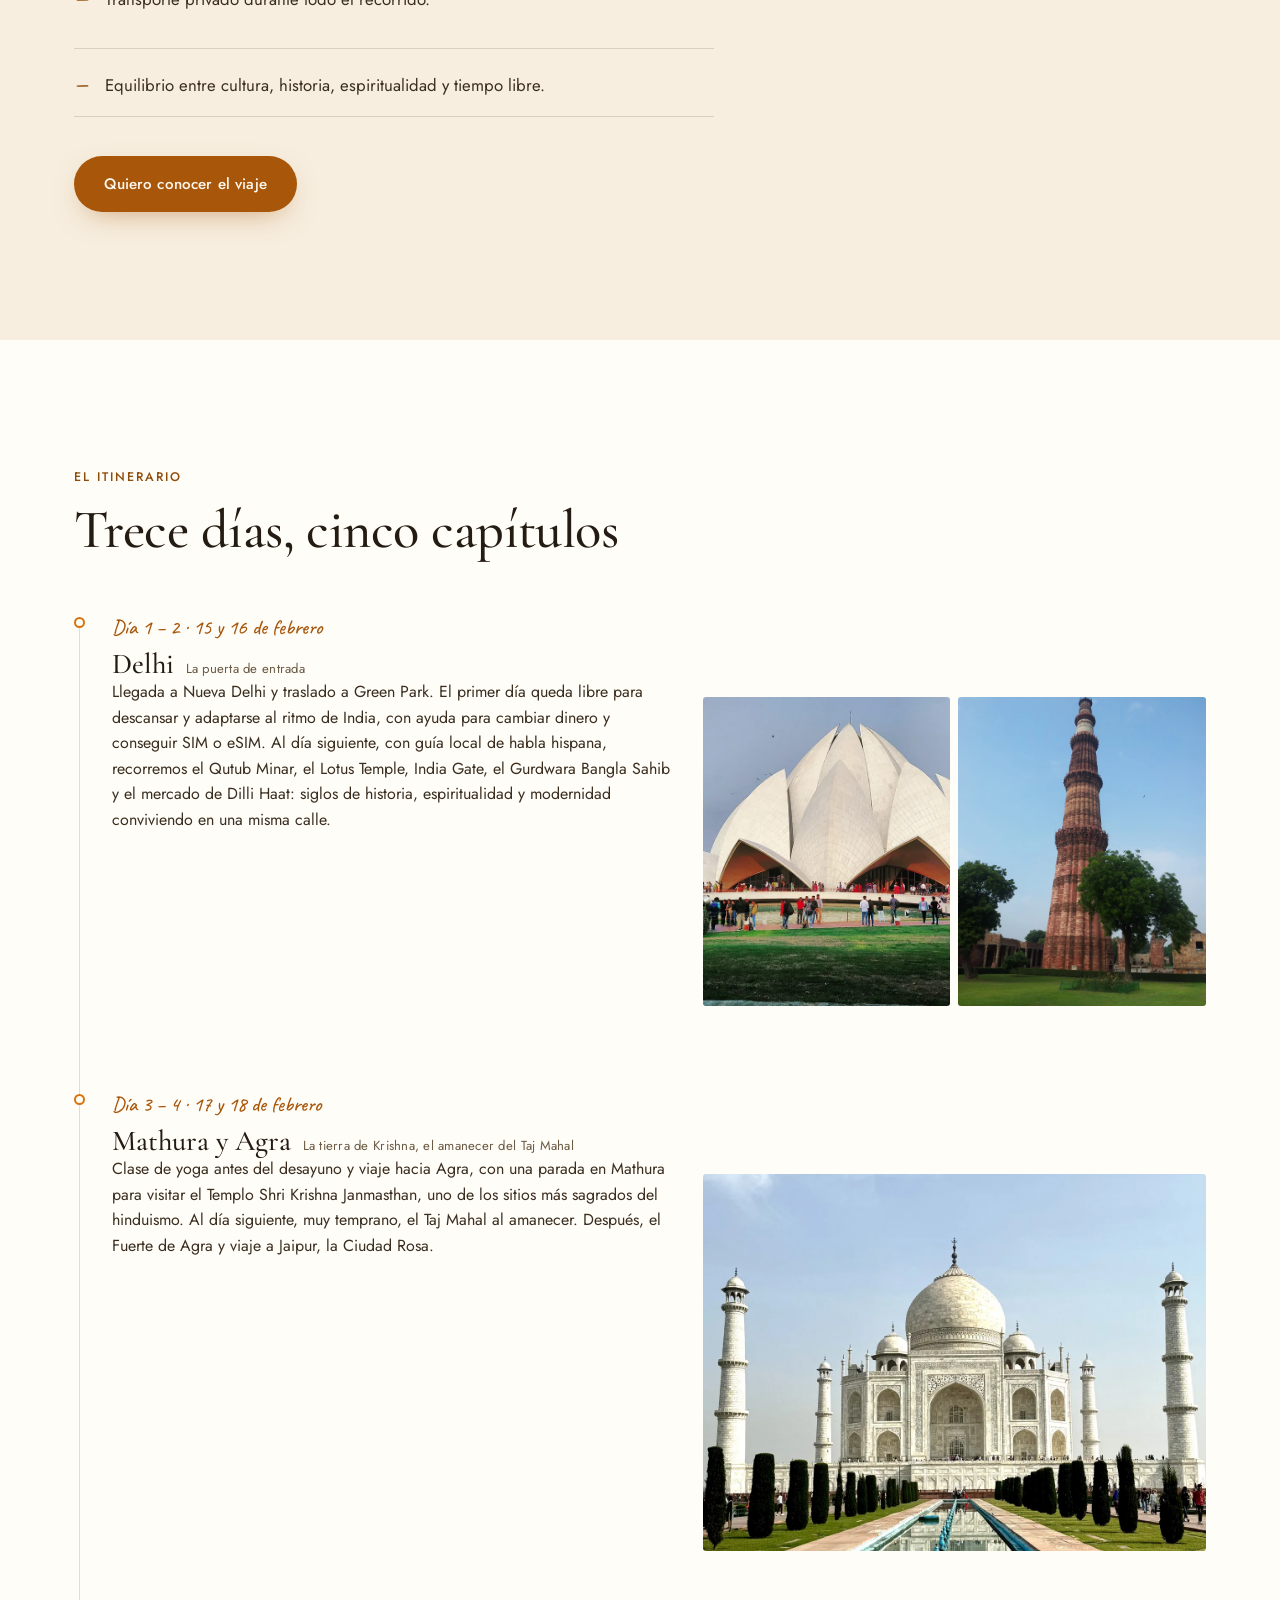
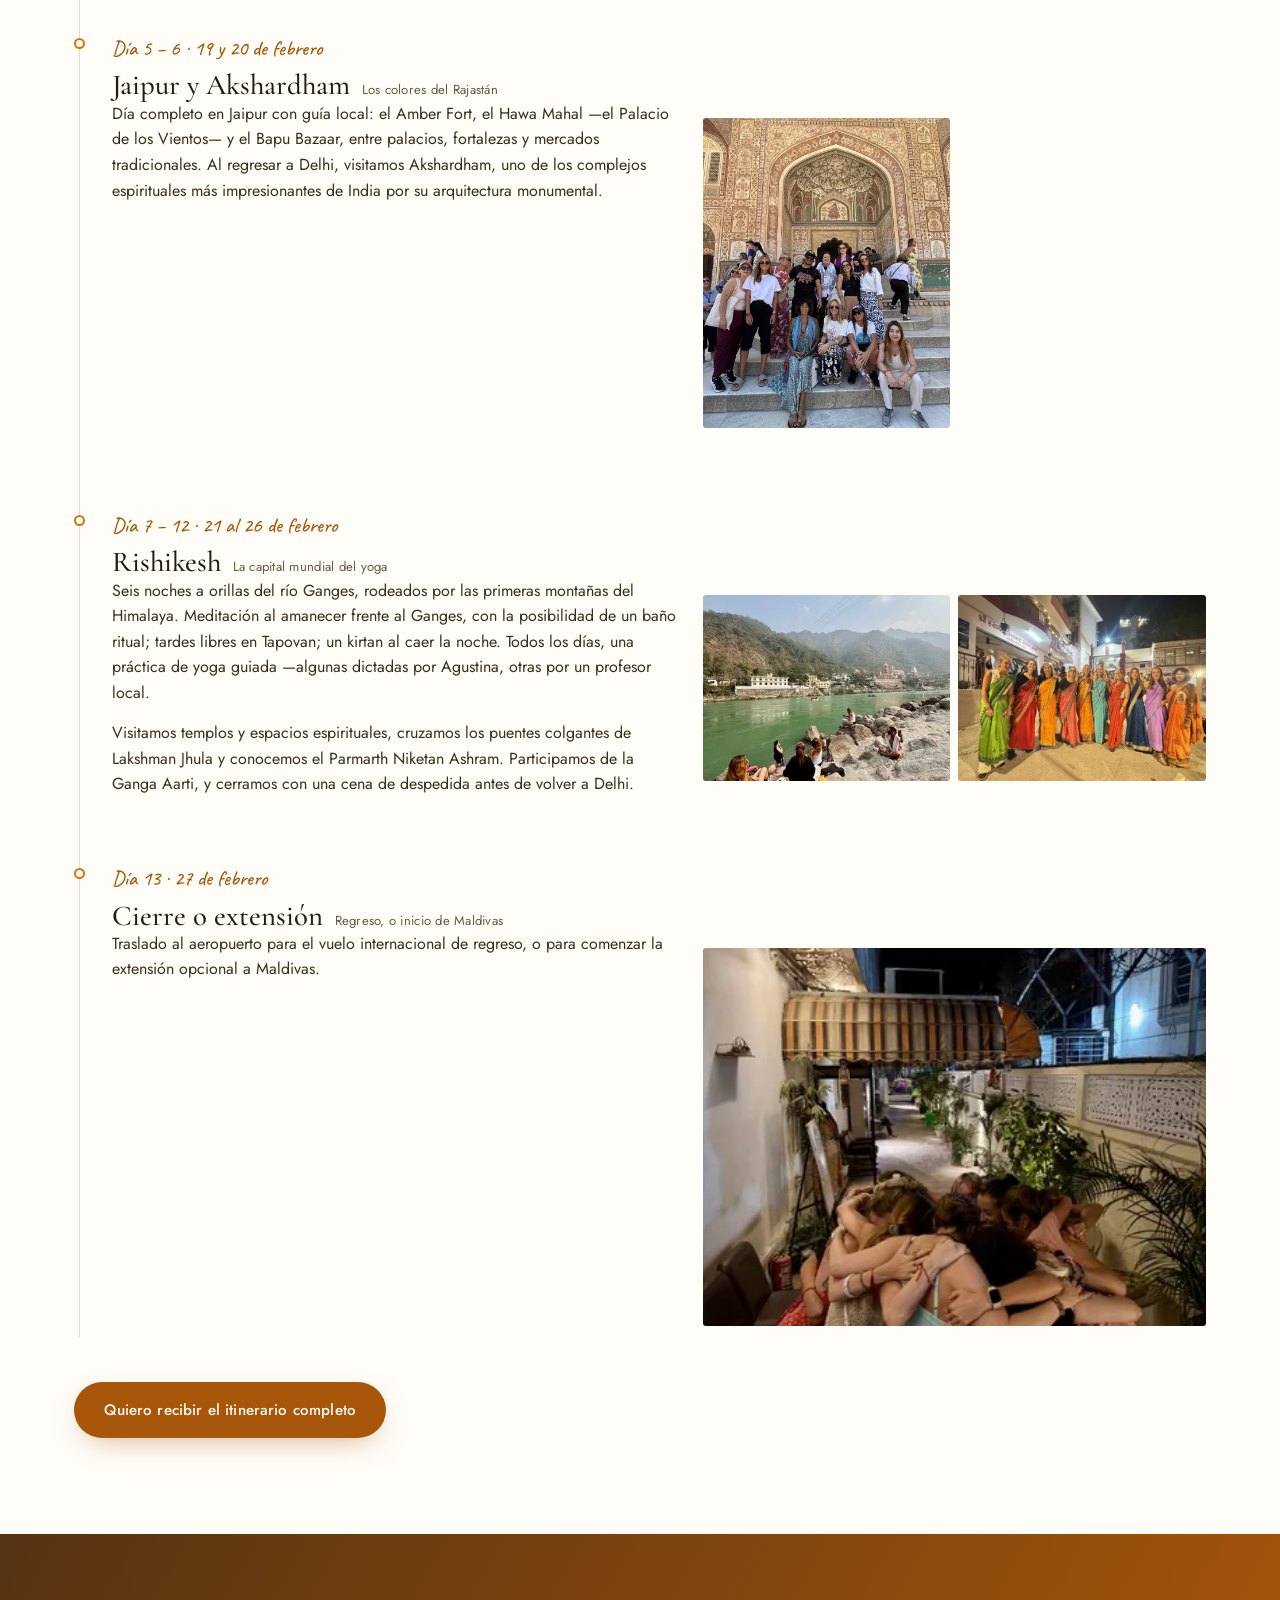
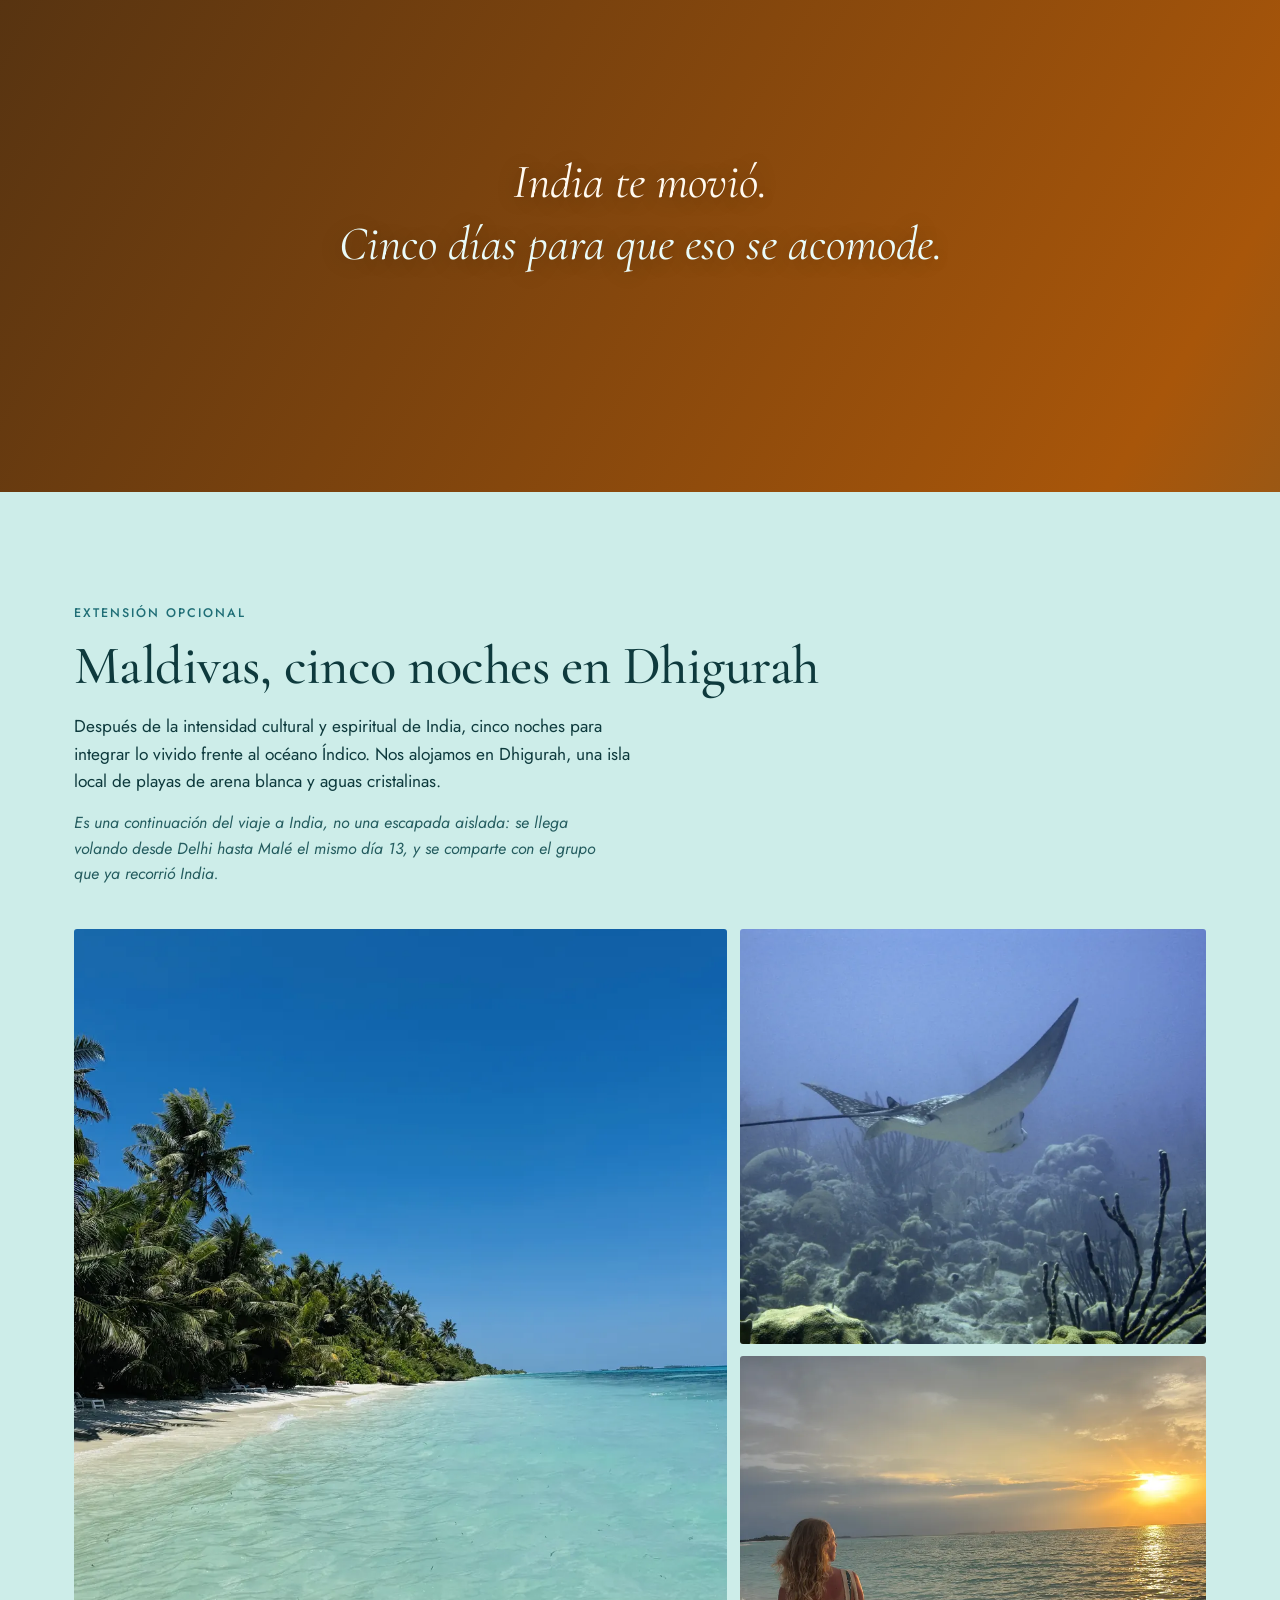
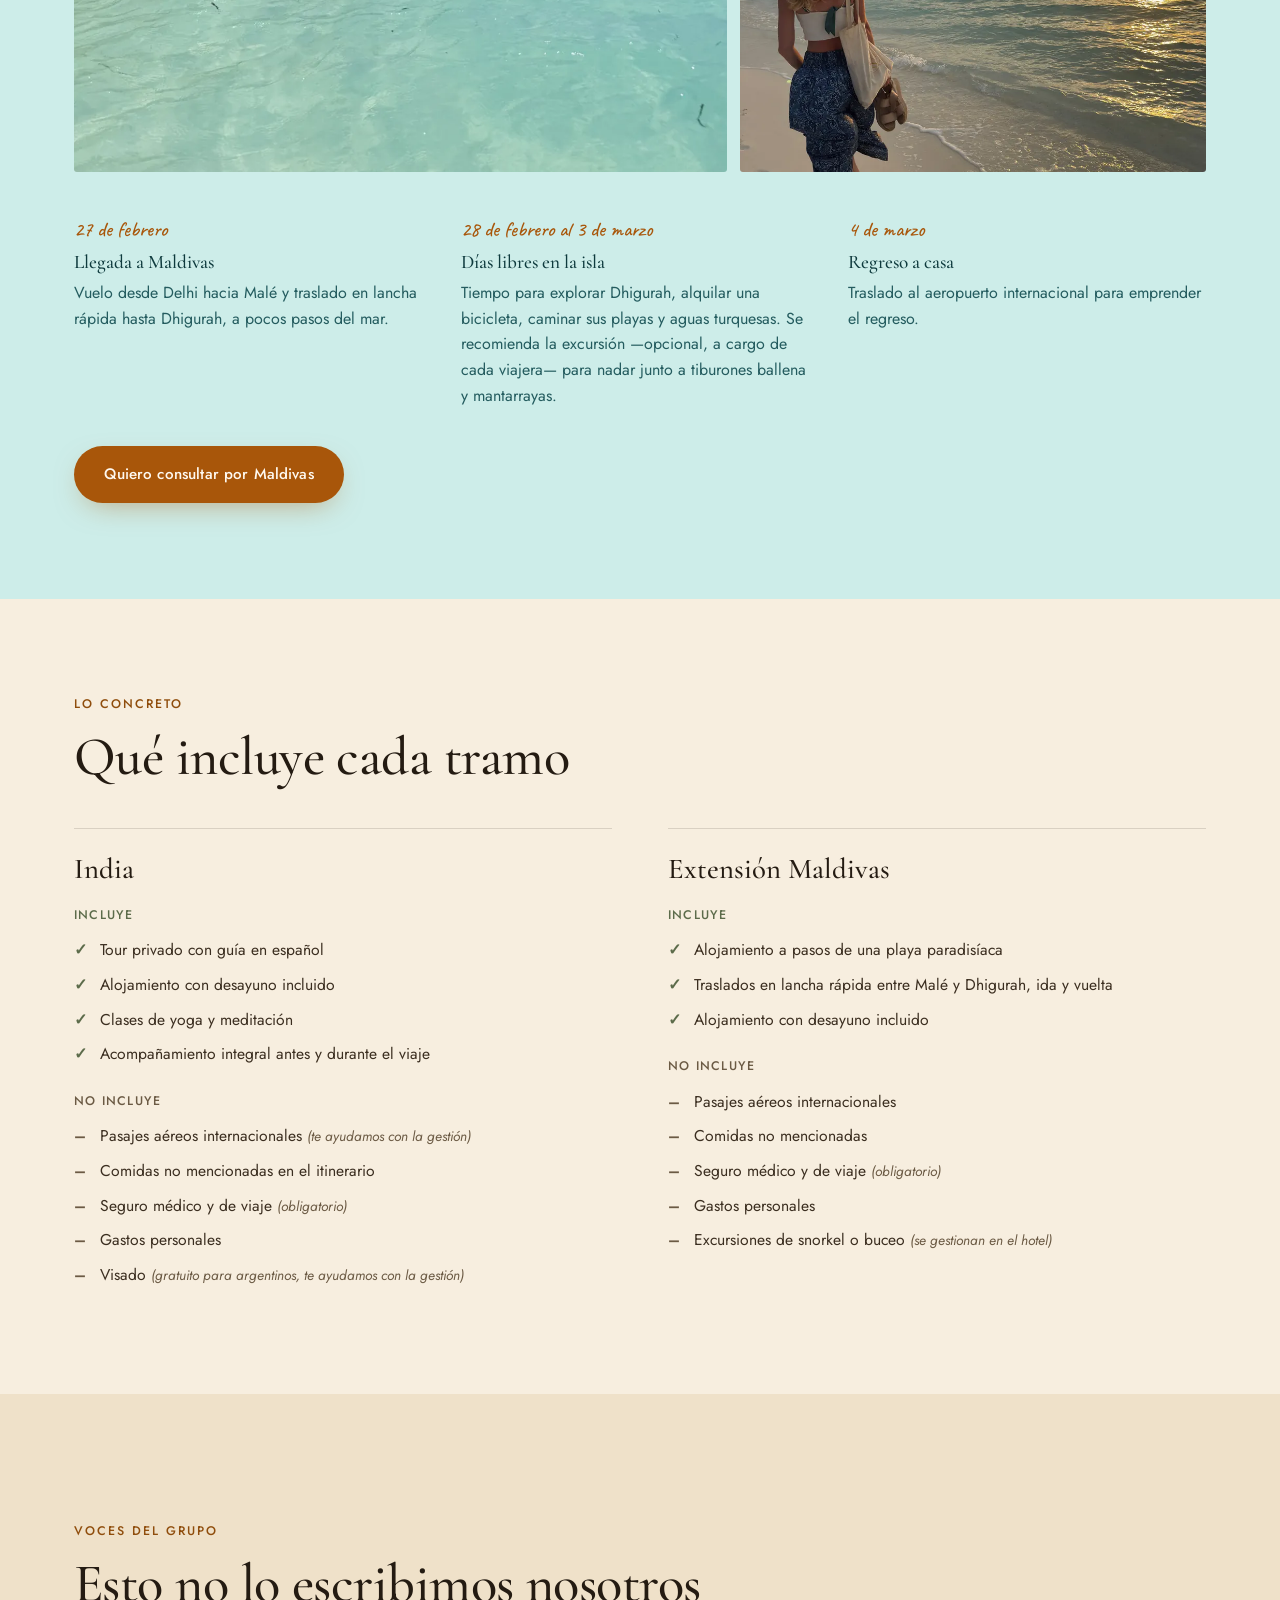
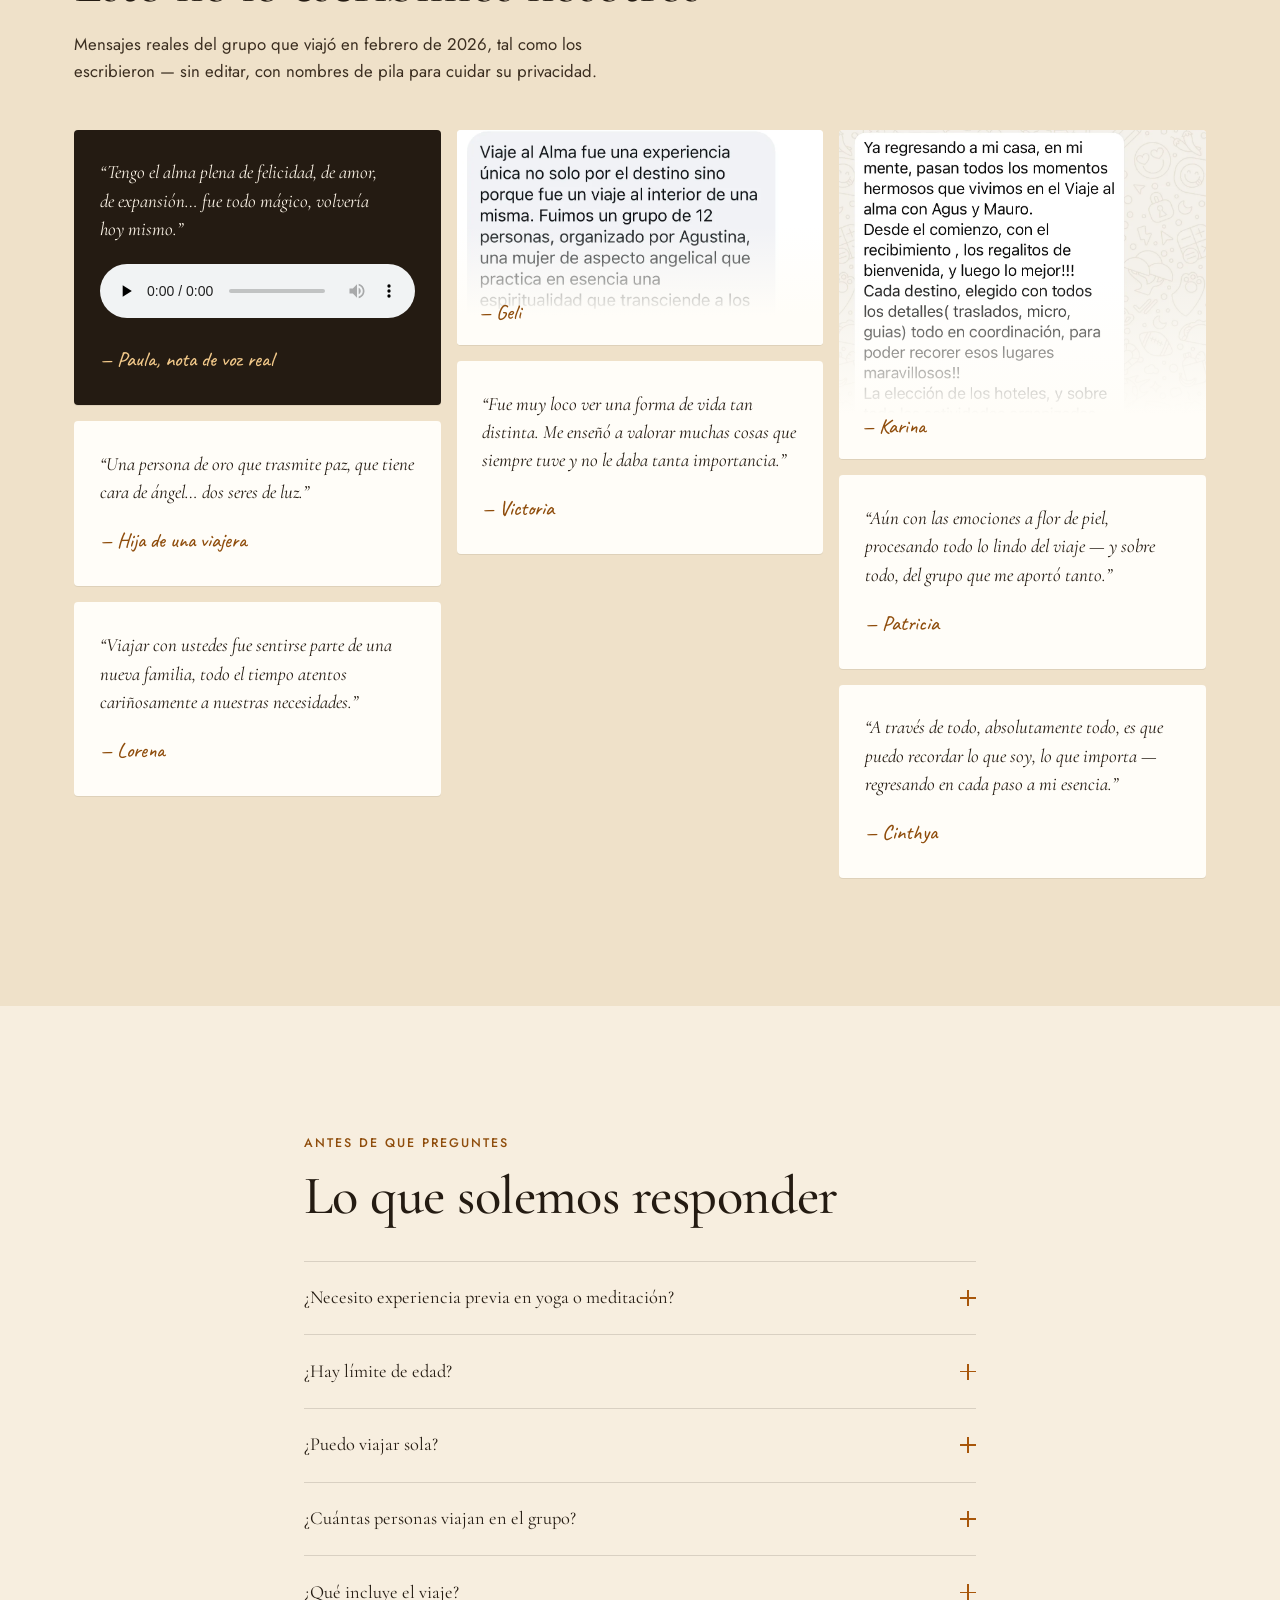
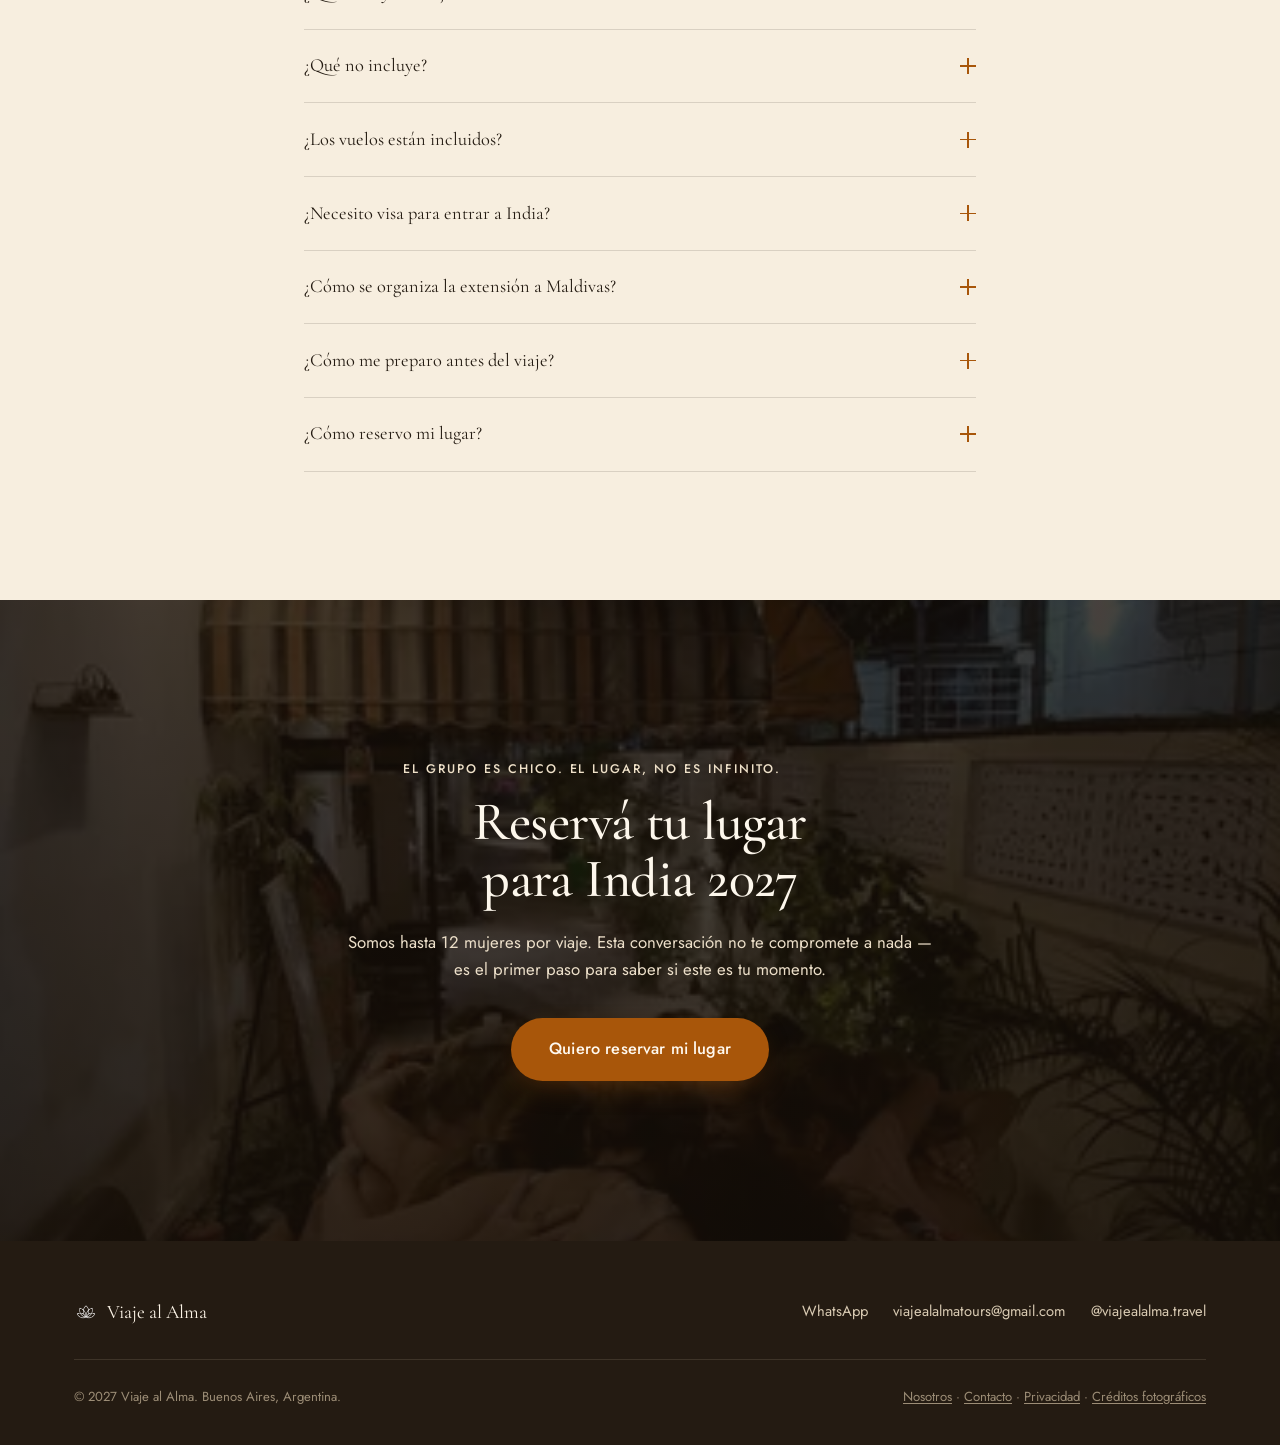
==== commit 66a3fe6d: "Actualizar copy: el grupo es exclusivamente de mujeres Se corrigen todas las referencias que hacían " ====
--- a/index.html
+++ b/index.html
@@ -4,7 +4,7 @@
 <meta charset="UTF-8" />
 <meta name="viewport" content="width=device-width, initial-scale=1, viewport-fit=cover" />
 <title>India 2027 · Viaje espiritual a India y Maldivas — Viaje al Alma</title>
-<meta name="description" content="Un viaje grupal y transformacional a India, del 15 al 27 de febrero de 2027: Delhi, Agra, Jaipur y Rishikesh, con extensión opcional de 5 noches en Maldivas. Grupo reducido de hasta 12 personas, guías en español, yoga y meditación." />
+<meta name="description" content="Un viaje grupal y transformacional a India, del 15 al 27 de febrero de 2027: Delhi, Agra, Jaipur y Rishikesh, con extensión opcional de 5 noches en Maldivas. Grupo reducido de hasta 12 mujeres, guías en español, yoga y meditación." />
 <meta name="keywords" content="viaje a India 2027, viaje espiritual India, viaje transformacional, viaje grupal a India, India y Maldivas, yoga en India, Rishikesh, Taj Mahal, Viaje al Alma" />
 <link rel="canonical" href="https://www.viajealalma.com.ar/" />
 
@@ -18,7 +18,7 @@
 <meta property="og:locale" content="es_AR" />
 <meta name="twitter:card" content="summary_large_image" />
 <meta name="twitter:title" content="India 2027 · Viaje espiritual a India y Maldivas — Viaje al Alma" />
-<meta name="twitter:description" content="Un viaje grupal y transformacional a India, con extensión opcional a Maldivas. Grupo reducido de hasta 12 personas." />
+<meta name="twitter:description" content="Un viaje grupal y transformacional a India, con extensión opcional a Maldivas. Grupo reducido de hasta 12 mujeres." />
 <meta name="twitter:image" content="https://www.viajealalma.com.ar/assets/img/og-image.jpg" />
 
 <meta name="theme-color" content="#F7EEDF" />
@@ -66,7 +66,7 @@
   "@type": "TouristTrip",
   "name": "India 2027 — Viaje al Alma",
   "description": "Viaje grupal de 13 días por Delhi, Agra, Jaipur y Rishikesh, con extensión opcional de 5 noches en Maldivas.",
-  "touristType": "Viajeros interesados en espiritualidad, yoga, cultura y bienestar",
+  "touristType": "Viajeras interesadas en espiritualidad, yoga, cultura y bienestar",
   "itinerary": {
     "@type": "ItemList",
     "itemListElement": [
@@ -162,7 +162,7 @@
     <div class="hero-inner">
       <p class="hero-kicker reveal">Diario de viaje · India 2027</p>
       <h1 class="hero-title reveal" data-split="lines">Esto es un cuaderno de viaje.<br>Todavía le faltan tus páginas.</h1>
-      <p class="hero-sub reveal">India, del 15 al 27 de febrero de 2027. Trece días que Agustina y Mauro ya recorrieron en 2025 y en 2026, y ahora repiten con un grupo nuevo de hasta doce personas.</p>
+      <p class="hero-sub reveal">India, del 15 al 27 de febrero de 2027. Trece días que Agustina y Mauro ya recorrieron en 2025 y en 2026, y ahora repiten con un grupo nuevo de hasta doce mujeres.</p>
       <p class="hero-countdown reveal" data-countdown aria-live="off"><span class="hero-countdown-num" data-countdown-num>—</span><span data-countdown-label>Para la próxima partida</span></p>
     </div>
     <button class="hero-play-btn" data-hero-play type="button" aria-label="Reproducir video">
@@ -211,7 +211,7 @@
   <section class="proof">
     <div class="container">
       <p class="kicker reveal">Ya lo vivimos</p>
-      <h2 class="reveal" data-split="lines">Febrero de 2026. Doce personas hicieron este mismo camino.</h2>
+      <h2 class="reveal" data-split="lines">Febrero de 2026. Doce mujeres hicieron este mismo camino.</h2>
       <p class="proof-sub reveal">Este es el segundo viaje grupal de Viaje al Alma a India. Estas fotos son del primero.</p>
     </div>
     <div class="proof-grid">
@@ -249,7 +249,7 @@
       <h2 class="reveal" data-split="lines">India no es un destino más</h2>
       <p class="why-lead reveal">Recorremos el norte de India —Delhi, Agra, Jaipur y Rishikesh— combinando historia, espiritualidad y tiempo libre real. No hay un cronograma cerrado de la mañana a la noche: hay guía y estructura, y también margen para que cada día se acomode a como estés vos.</p>
       <ul class="why-notes" data-why-notes>
-        <li class="reveal"><span class="why-hand" aria-hidden="true">&mdash;</span>Grupo reducido, de hasta 12 personas, acompañado todo el recorrido.</li>
+        <li class="reveal"><span class="why-hand" aria-hidden="true">&mdash;</span>Grupo reducido, de hasta 12 mujeres, acompañado todo el recorrido.</li>
         <li class="reveal"><span class="why-hand" aria-hidden="true">&mdash;</span>Guías locales de habla hispana en cada etapa.</li>
         <li class="reveal"><span class="why-hand" aria-hidden="true">&mdash;</span>Clases de yoga y meditación — sin experiencia previa necesaria.</li>
         <li class="reveal"><span class="why-hand" aria-hidden="true">&mdash;</span>Ceremonias tradicionales y experiencias culturales auténticas.</li>
@@ -372,7 +372,7 @@
         <div class="maldivas-day reveal">
           <p class="timeline-days">28 de febrero al 3 de marzo</p>
           <h4>Días libres en la isla</h4>
-          <p>Tiempo para explorar Dhigurah, alquilar una bicicleta, caminar sus playas y aguas turquesas. Se recomienda la excursión —opcional, a cargo de cada viajero— para nadar junto a tiburones ballena y mantarrayas.</p>
+          <p>Tiempo para explorar Dhigurah, alquilar una bicicleta, caminar sus playas y aguas turquesas. Se recomienda la excursión —opcional, a cargo de cada viajera— para nadar junto a tiburones ballena y mantarrayas.</p>
         </div>
         <div class="maldivas-day reveal">
           <p class="timeline-days">4 de marzo</p>
@@ -508,15 +508,15 @@
             <span>¿Hay límite de edad?</span>
             <span class="accordion-icon" aria-hidden="true"></span>
           </button>
-          <div class="accordion-panel"><p>Las clases de yoga están pensadas para cualquier edad. El grupo del primer viaje, en febrero de 2026, incluyó viajeras y viajeros de distintas generaciones.</p></div>
-        </div>
-
-        <div class="accordion-item reveal">
-          <button class="accordion-trigger" type="button" aria-expanded="false">
-            <span>¿Puedo viajar sola o solo?</span>
-            <span class="accordion-icon" aria-hidden="true"></span>
-          </button>
-          <div class="accordion-panel"><p>Sí. Si viajás sin acompañante, te asignamos un compañero o compañera de habitación. También podés optar por habitación individual con un costo adicional — consultanos el valor por WhatsApp.</p></div>
+          <div class="accordion-panel"><p>Las clases de yoga están pensadas para cualquier edad. El grupo del primer viaje, en febrero de 2026, incluyó mujeres de distintas generaciones.</p></div>
+        </div>
+
+        <div class="accordion-item reveal">
+          <button class="accordion-trigger" type="button" aria-expanded="false">
+            <span>¿Puedo viajar sola?</span>
+            <span class="accordion-icon" aria-hidden="true"></span>
+          </button>
+          <div class="accordion-panel"><p>Sí. Si viajás sin acompañante, te asignamos una compañera de habitación. También podés optar por habitación individual con un costo adicional — consultanos el valor por WhatsApp.</p></div>
         </div>
 
         <div class="accordion-item reveal">
@@ -524,7 +524,7 @@
             <span>¿Cuántas personas viajan en el grupo?</span>
             <span class="accordion-icon" aria-hidden="true"></span>
           </button>
-          <div class="accordion-panel"><p>Es un grupo reducido, de hasta 12 personas, acompañado durante todo el recorrido.</p></div>
+          <div class="accordion-panel"><p>Es un grupo reducido, de hasta 12 mujeres, acompañado durante todo el recorrido.</p></div>
         </div>
 
         <div class="accordion-item reveal">
@@ -595,7 +595,7 @@
     <div class="final-cta-inner">
       <p class="kicker kicker--light reveal">El grupo es chico. El lugar, no es infinito.</p>
       <h2 class="reveal" data-split="lines">Reservá tu lugar para India 2027</h2>
-      <p class="reveal">Somos hasta 12 personas por viaje. Esta conversación no te compromete a nada — es el primer paso para saber si este es tu momento.</p>
+      <p class="reveal">Somos hasta 12 mujeres por viaje. Esta conversación no te compromete a nada — es el primer paso para saber si este es tu momento.</p>
       <a class="btn btn-primary btn-large reveal" href="https://wa.me/5491150573508?text=Hola!%20Quiero%20reservar%20mi%20lugar%20para%20India%202027." target="_blank" rel="noopener">Quiero reservar mi lugar</a>
     </div>
   </section>
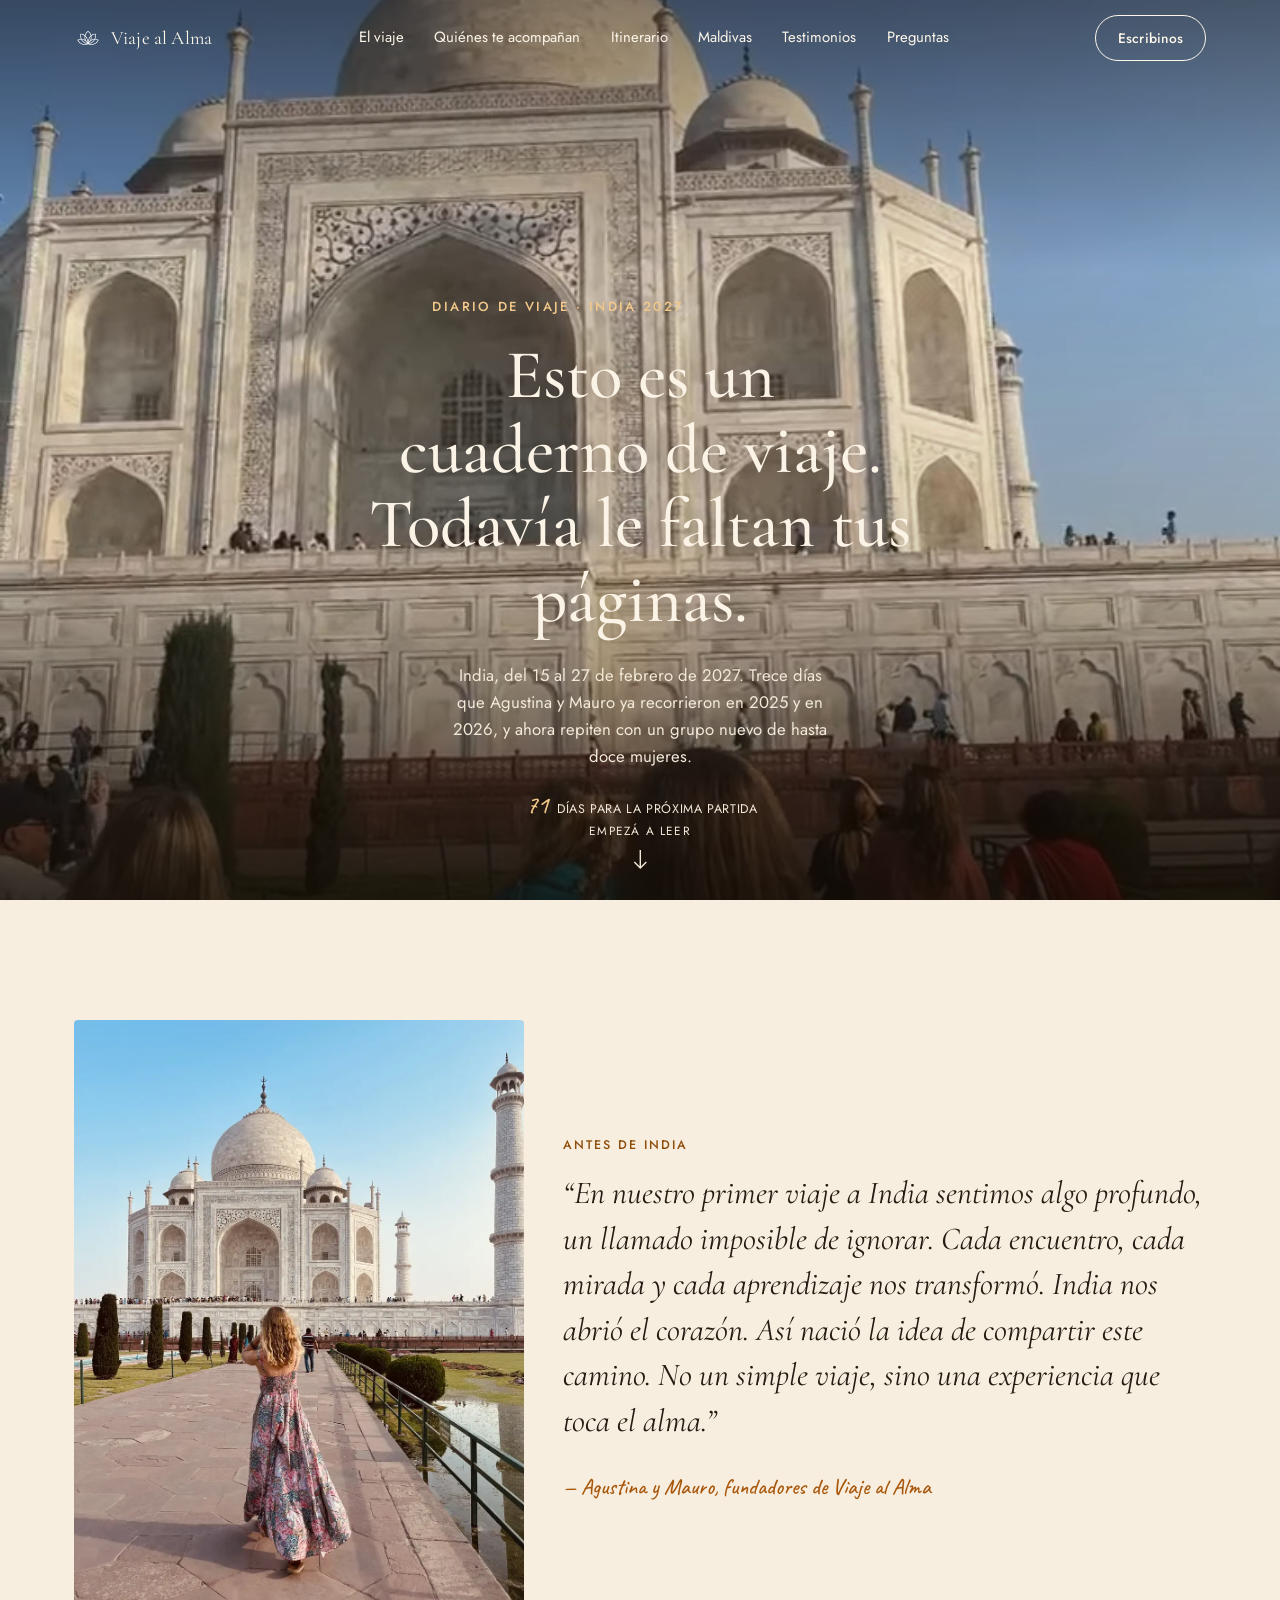
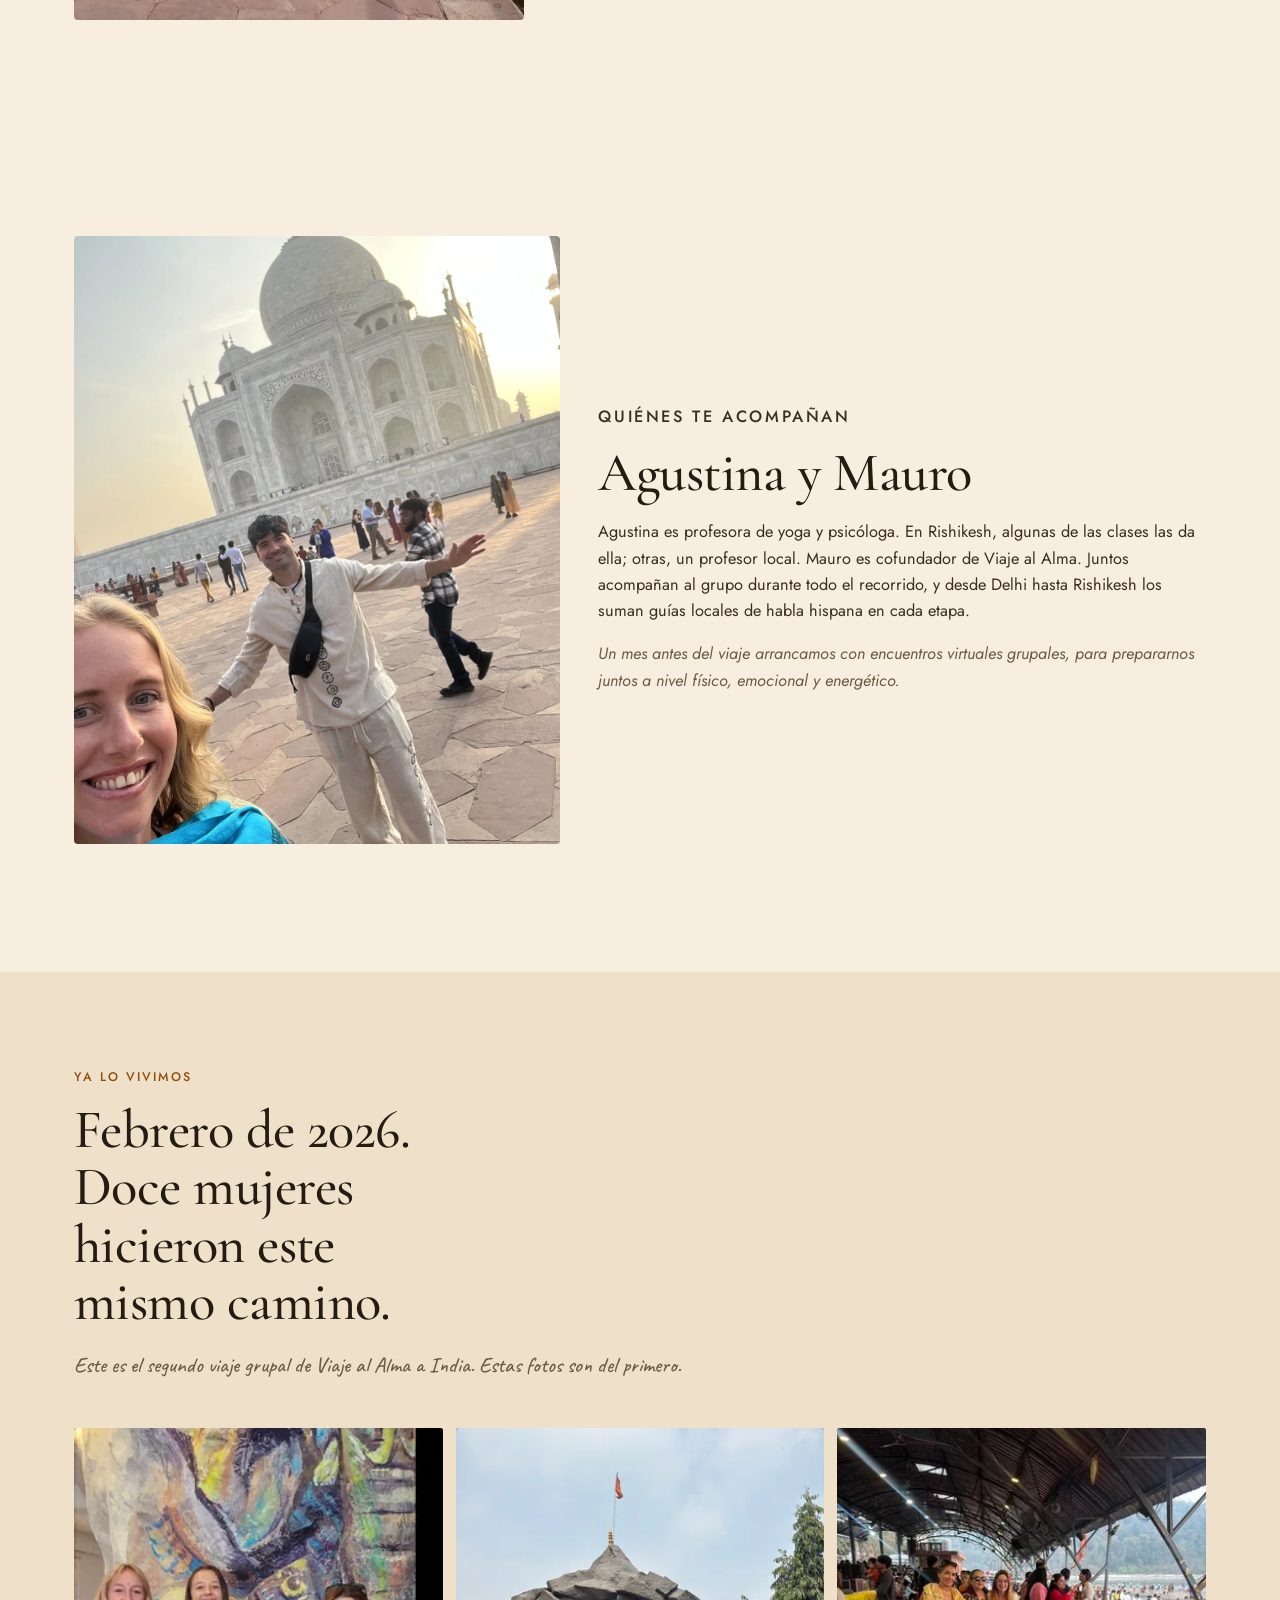
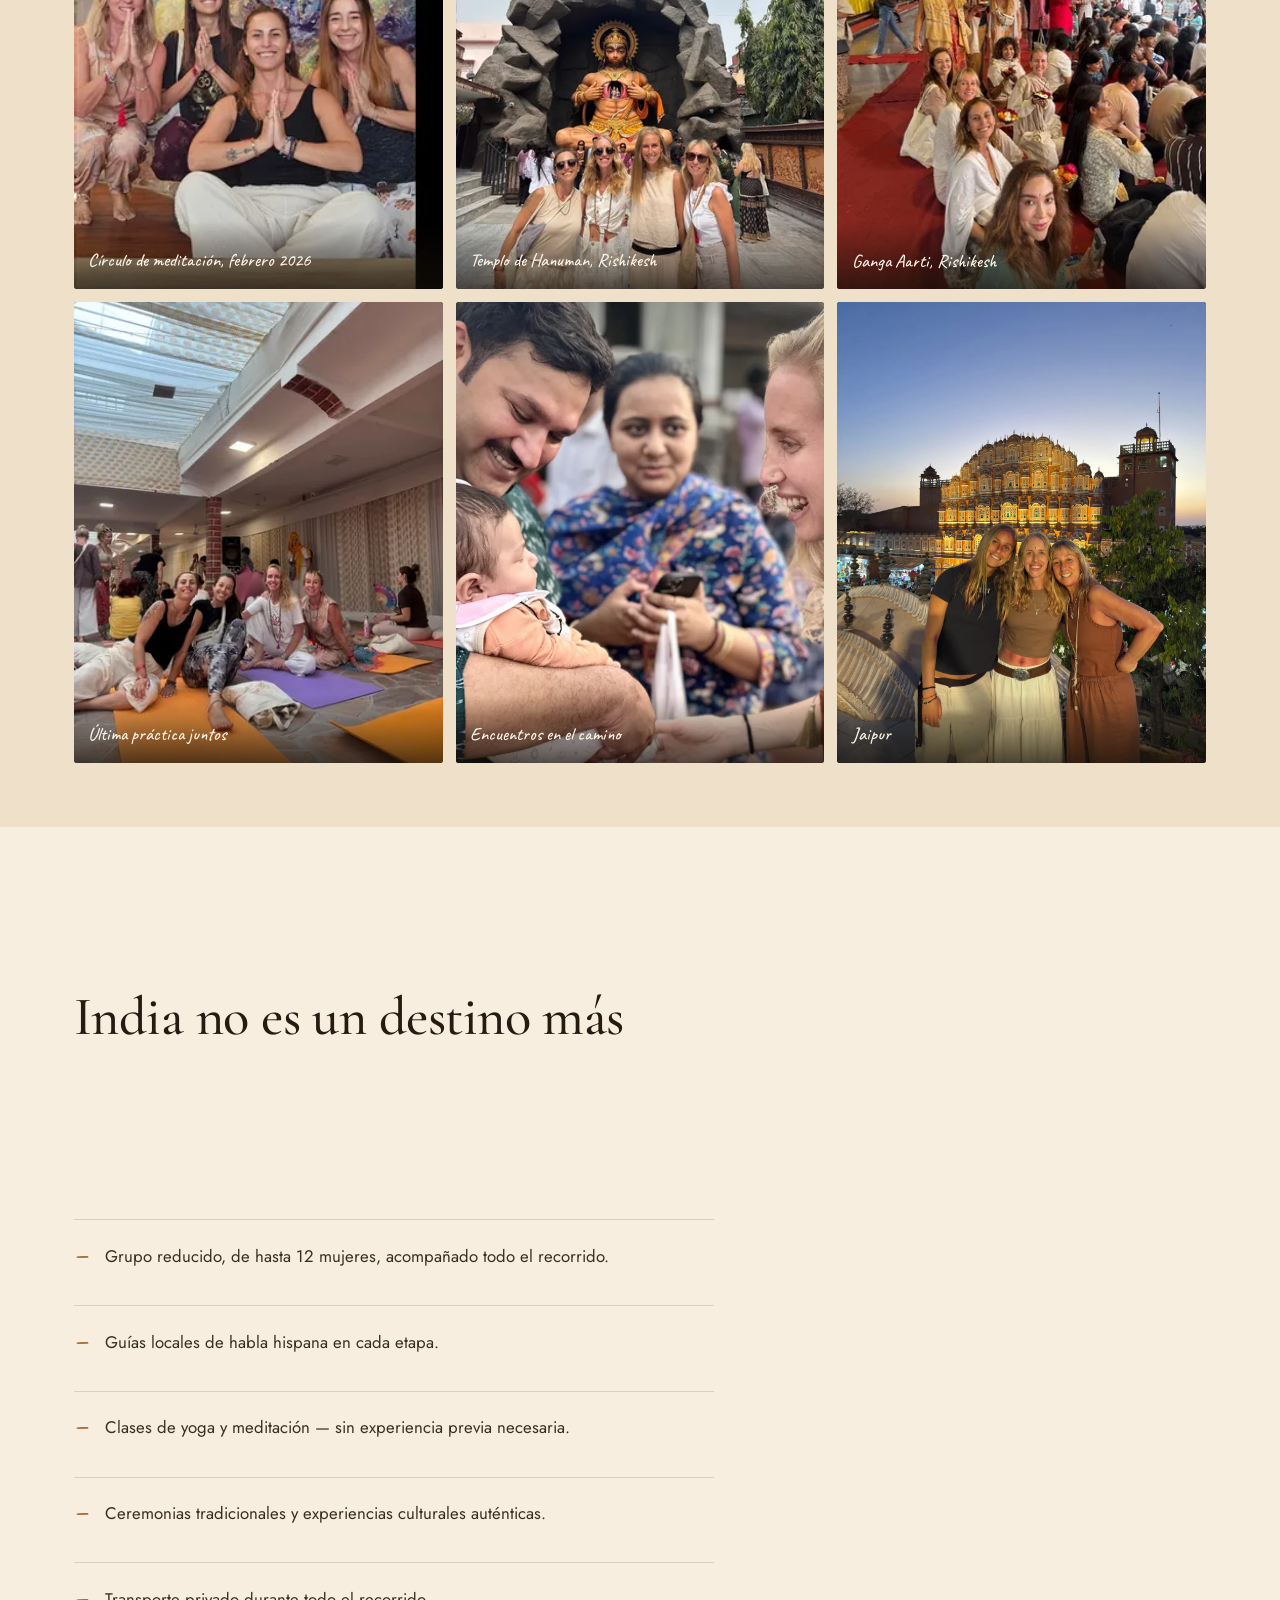
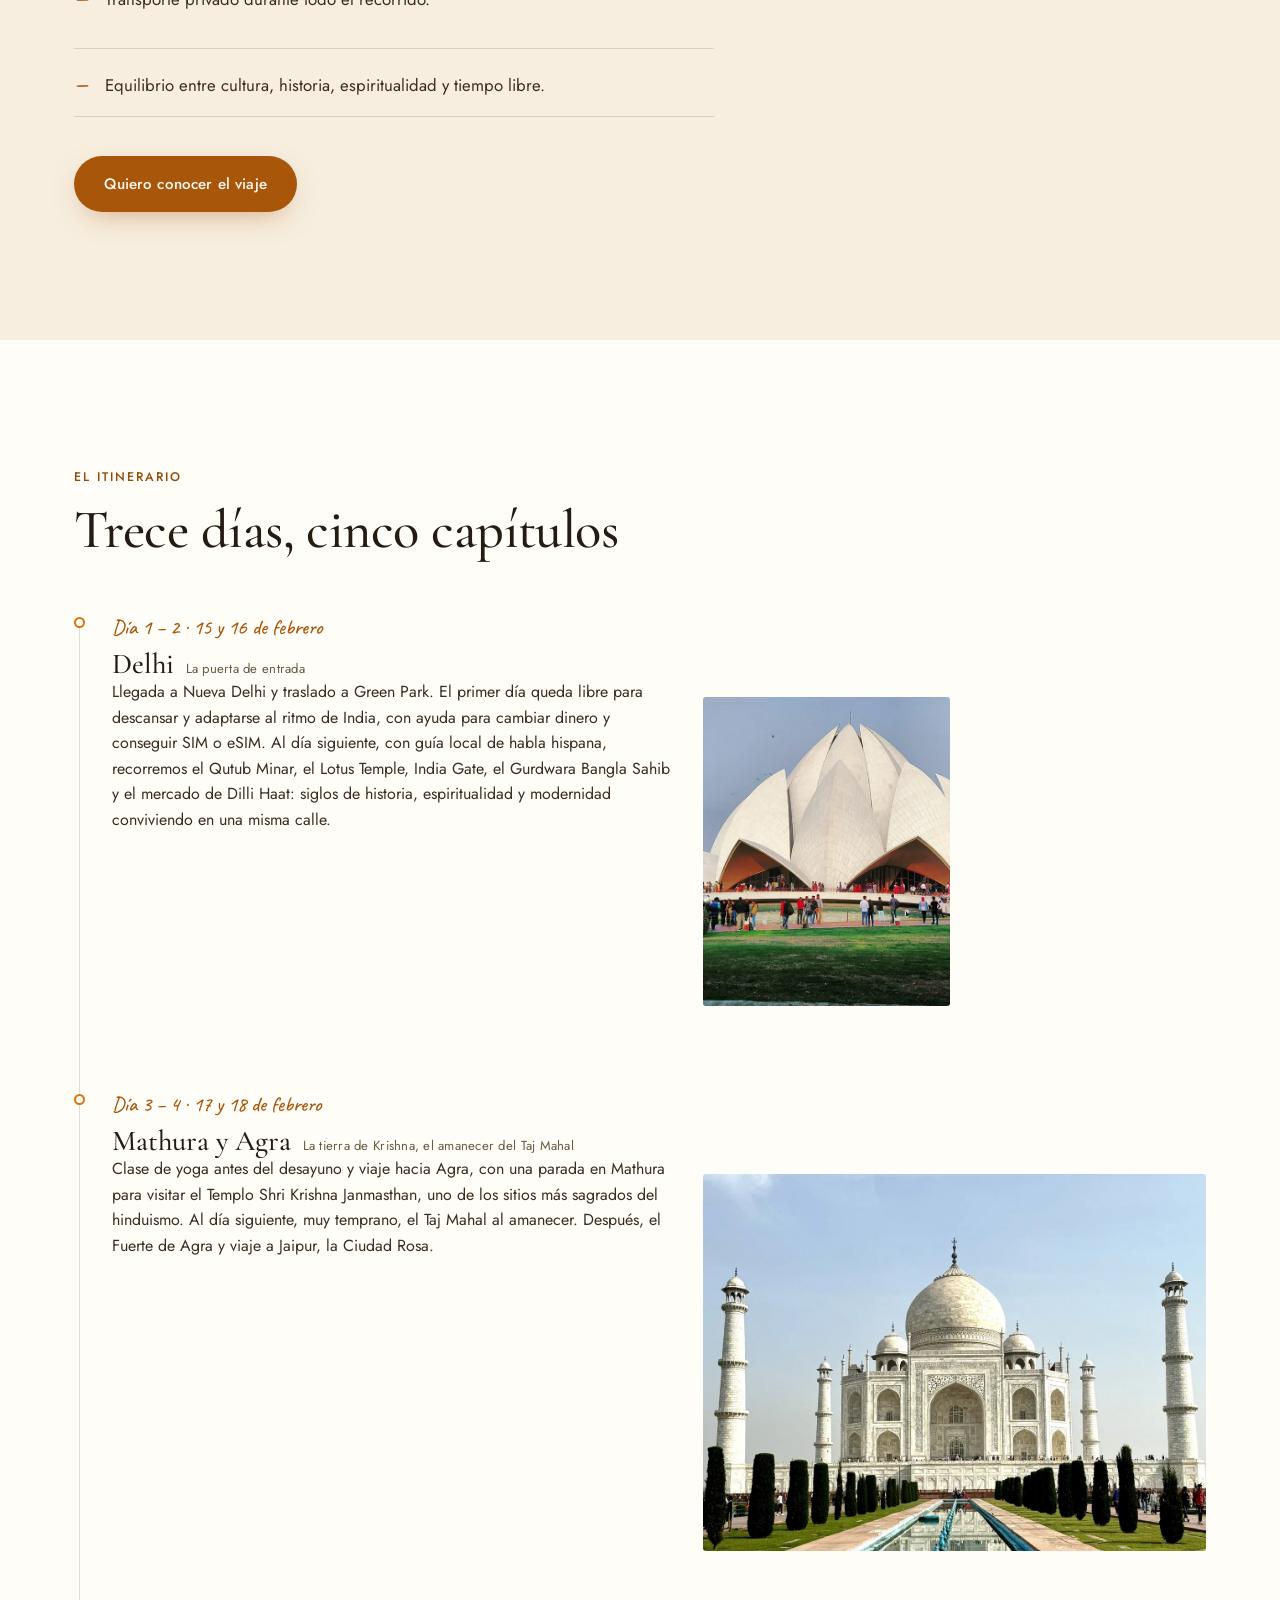
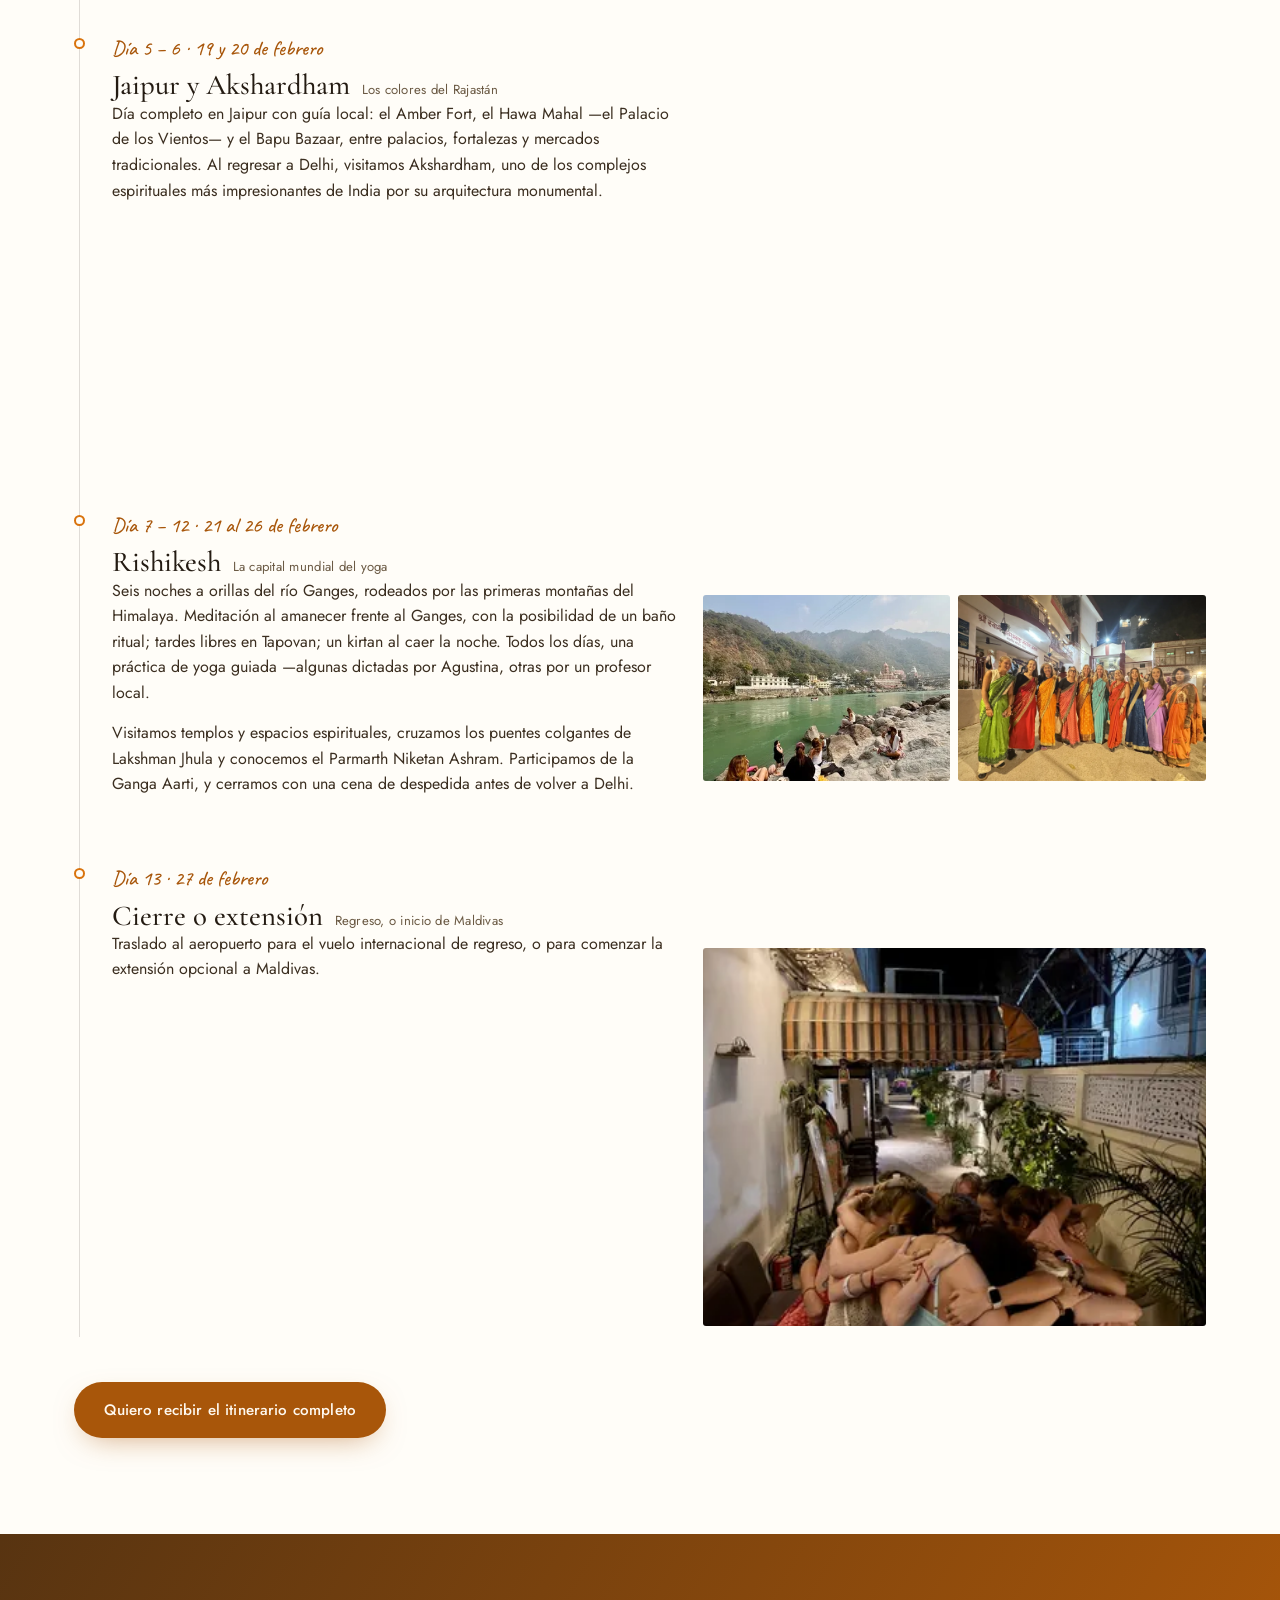
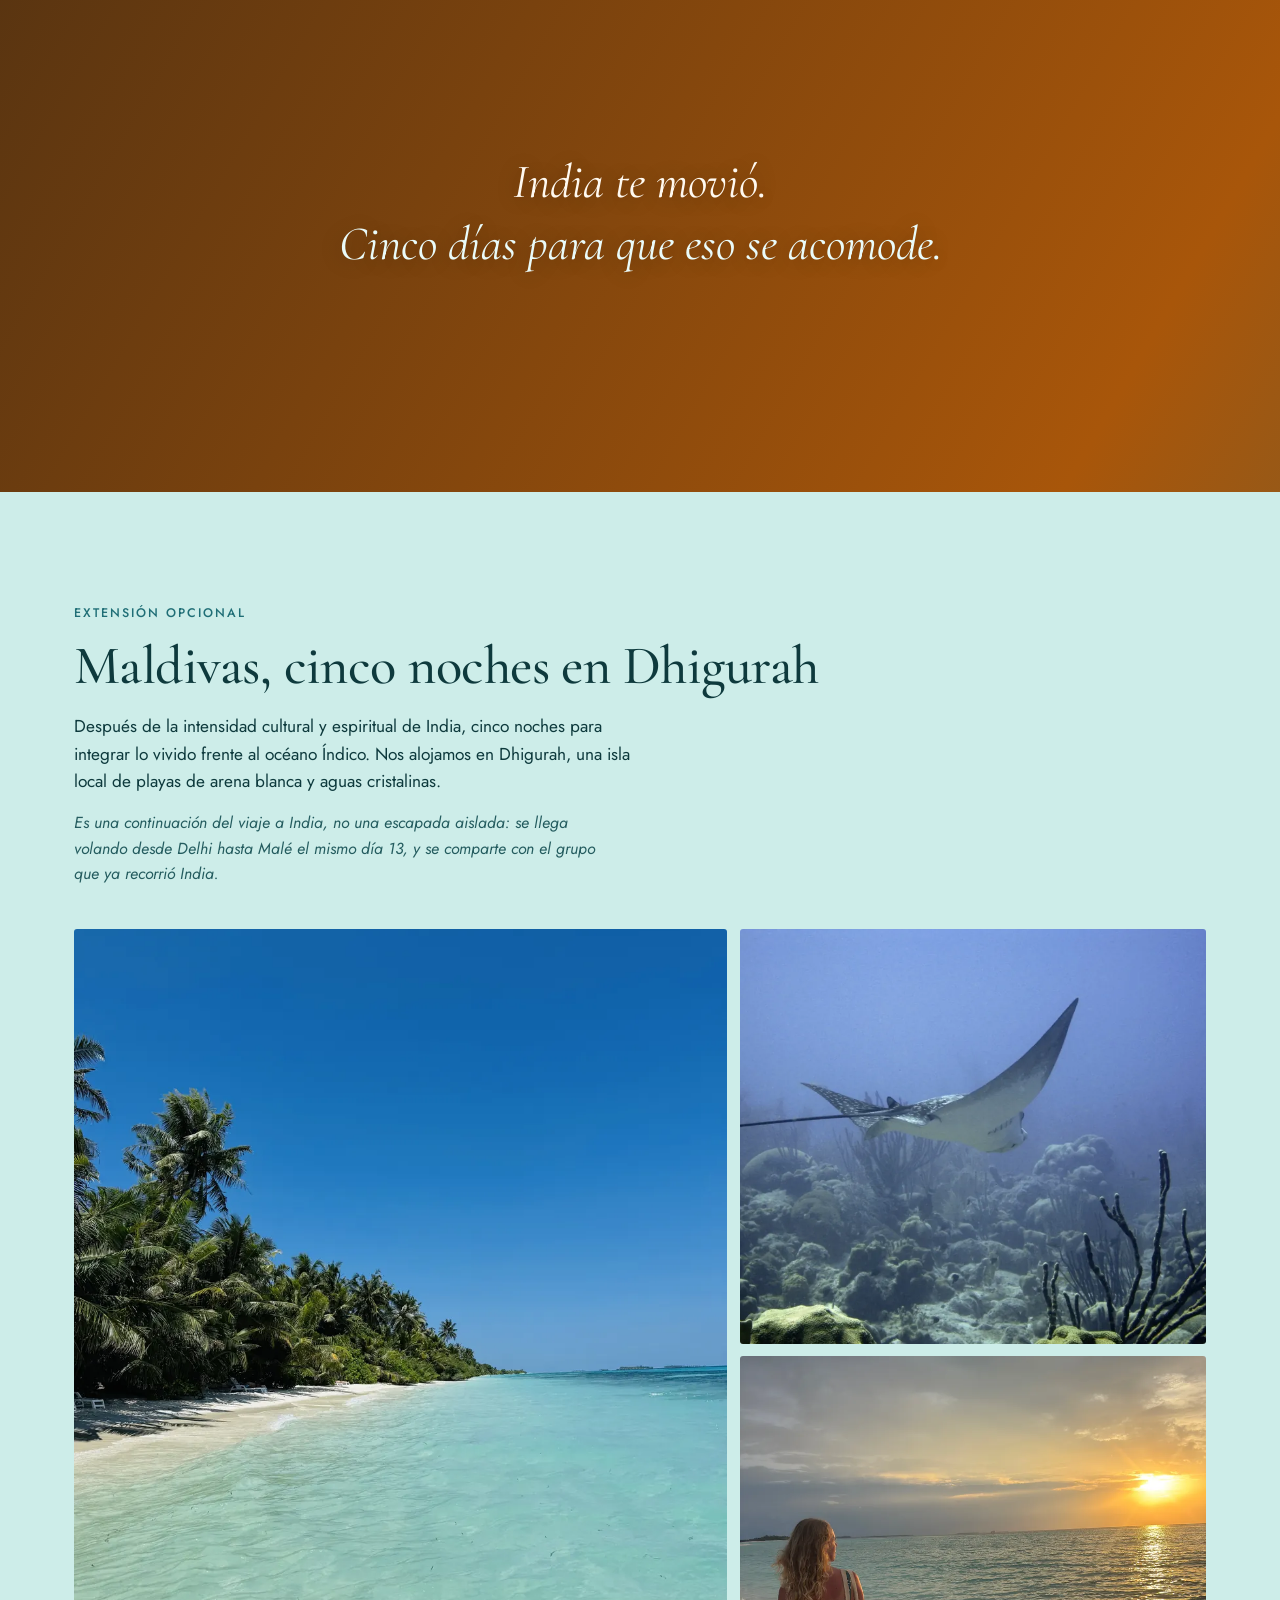
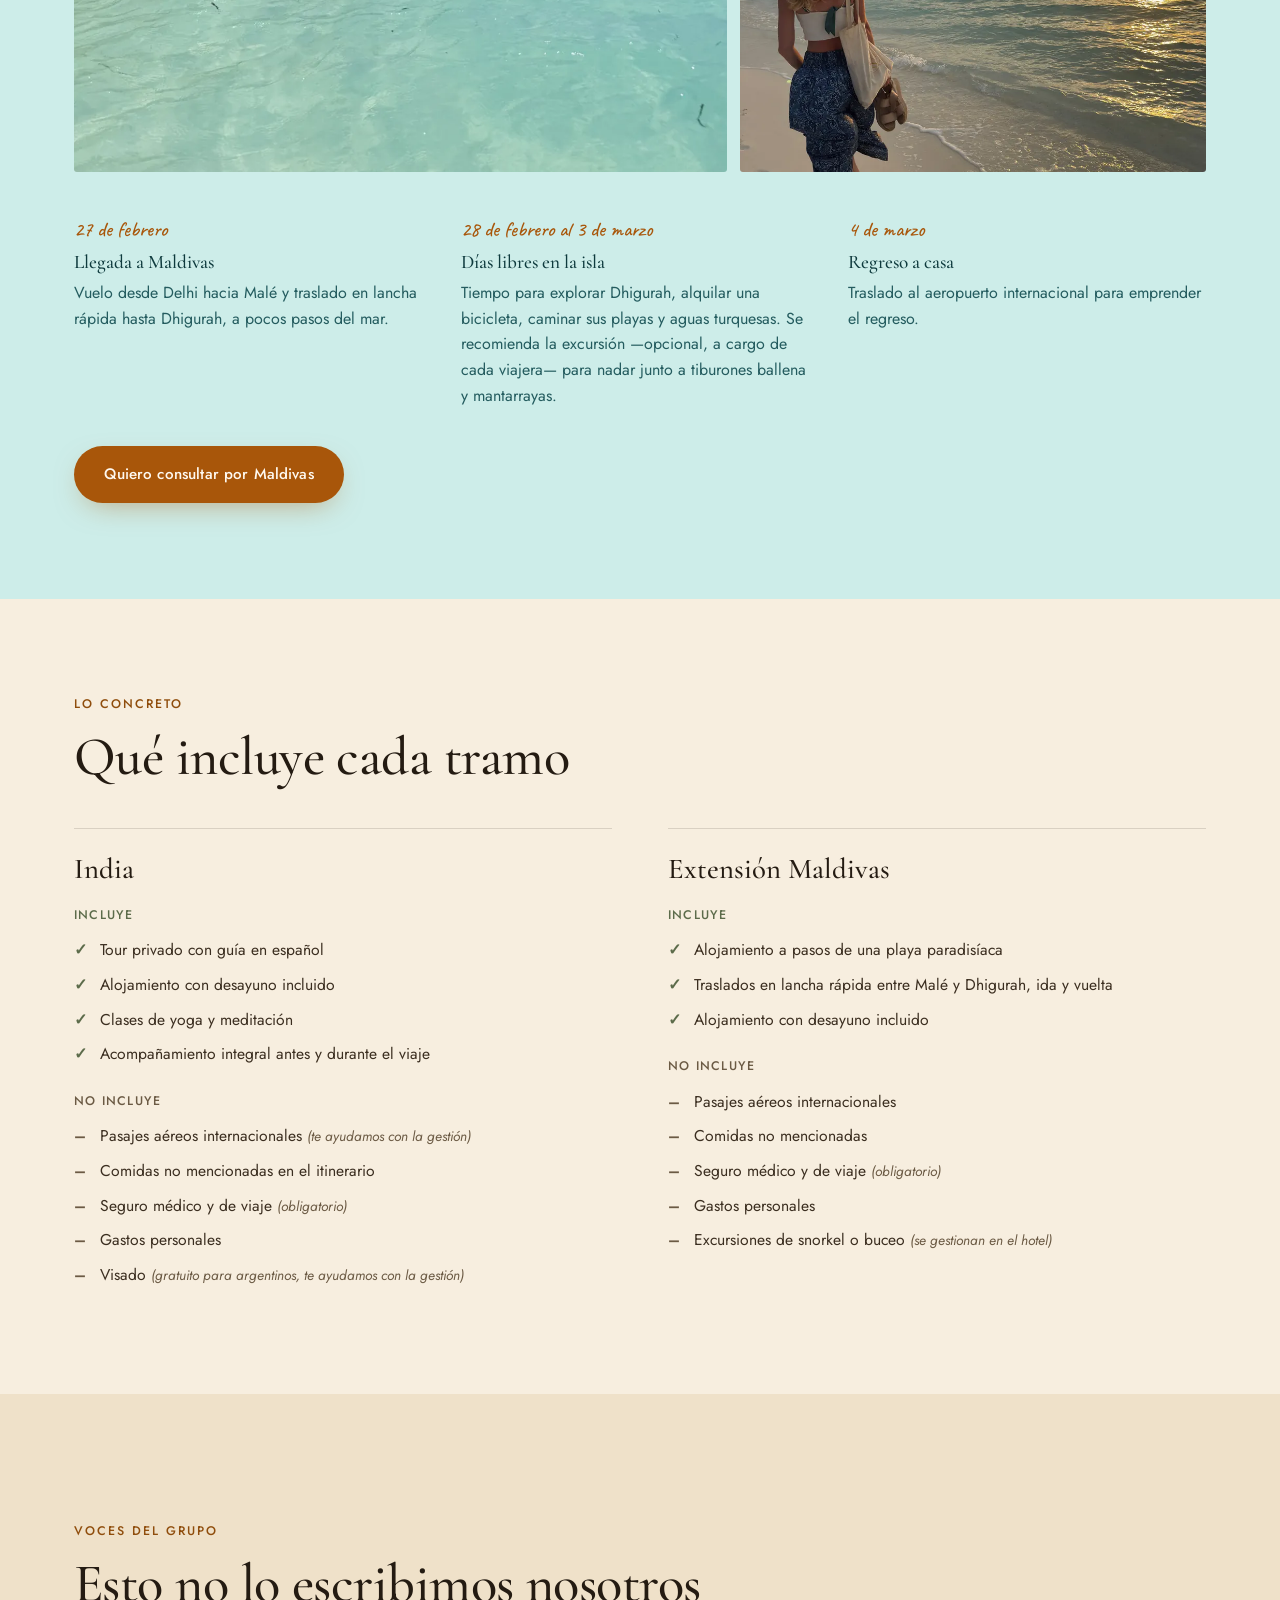
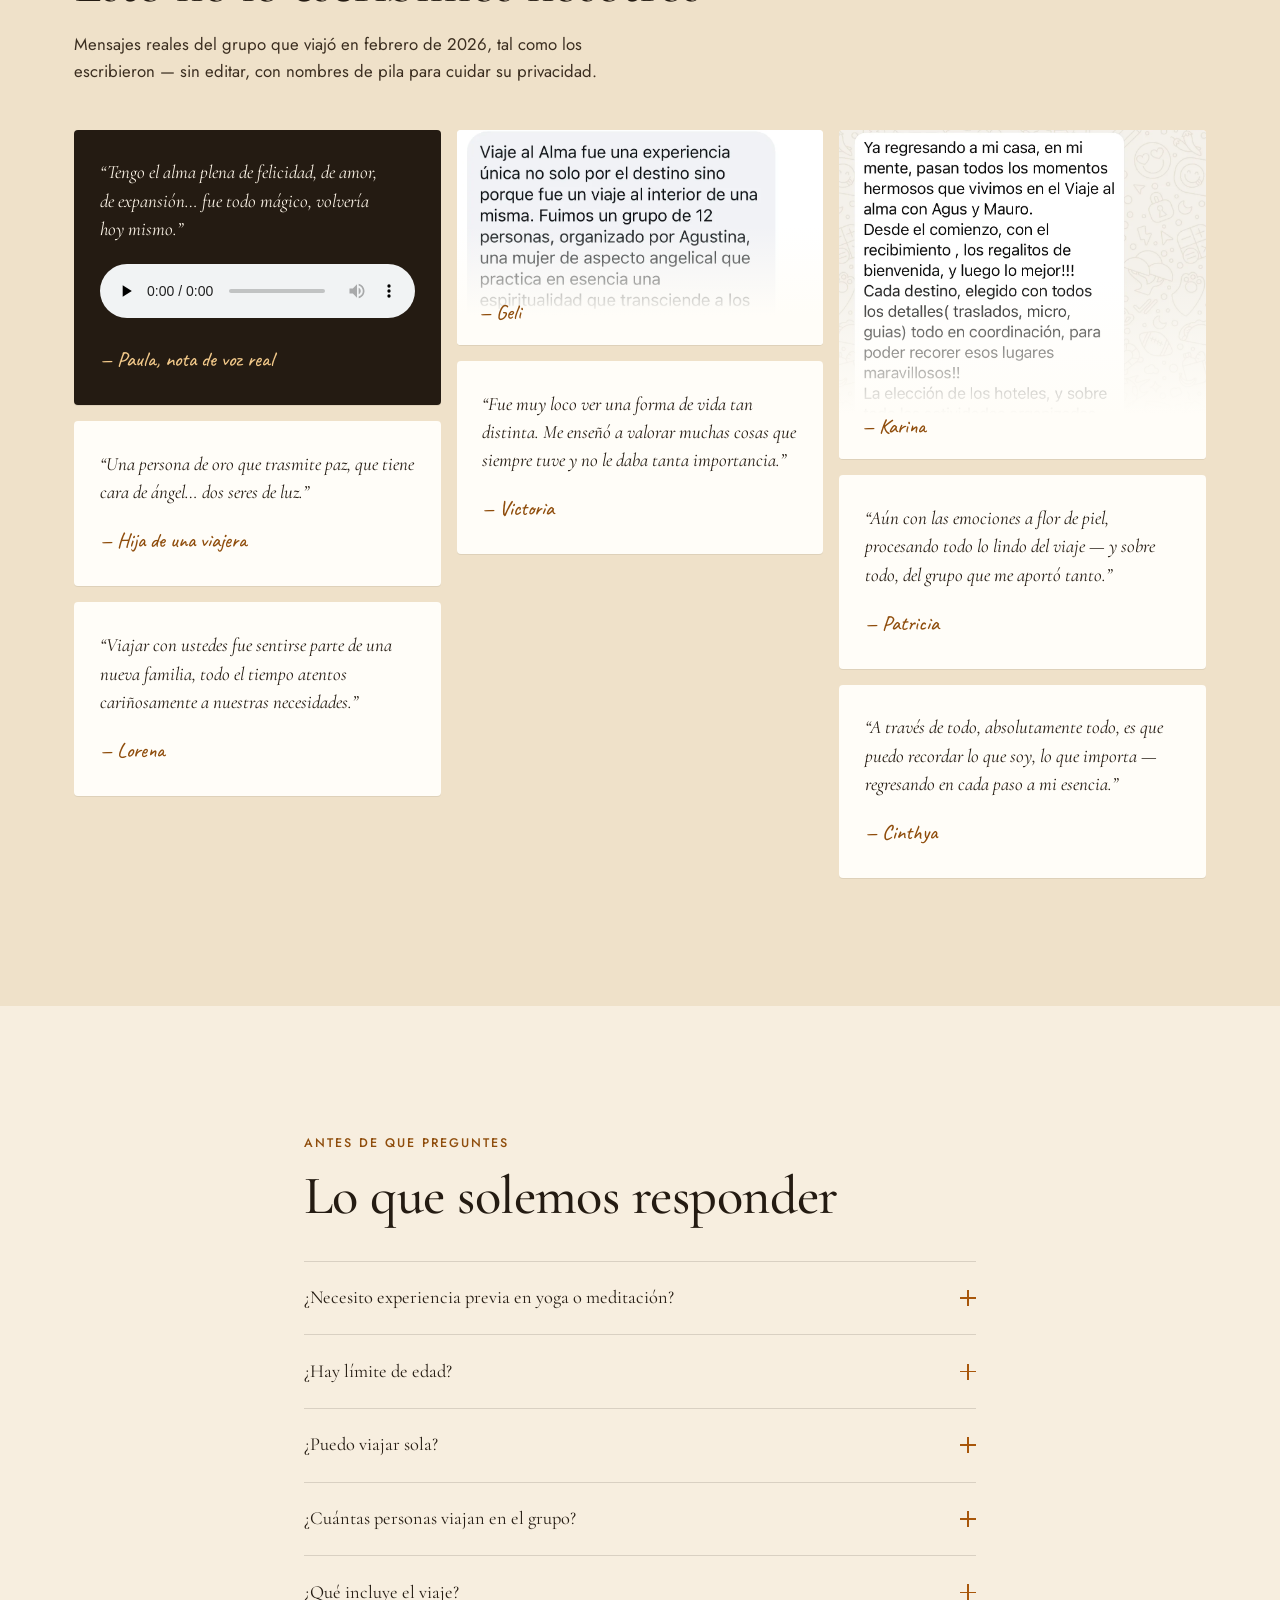
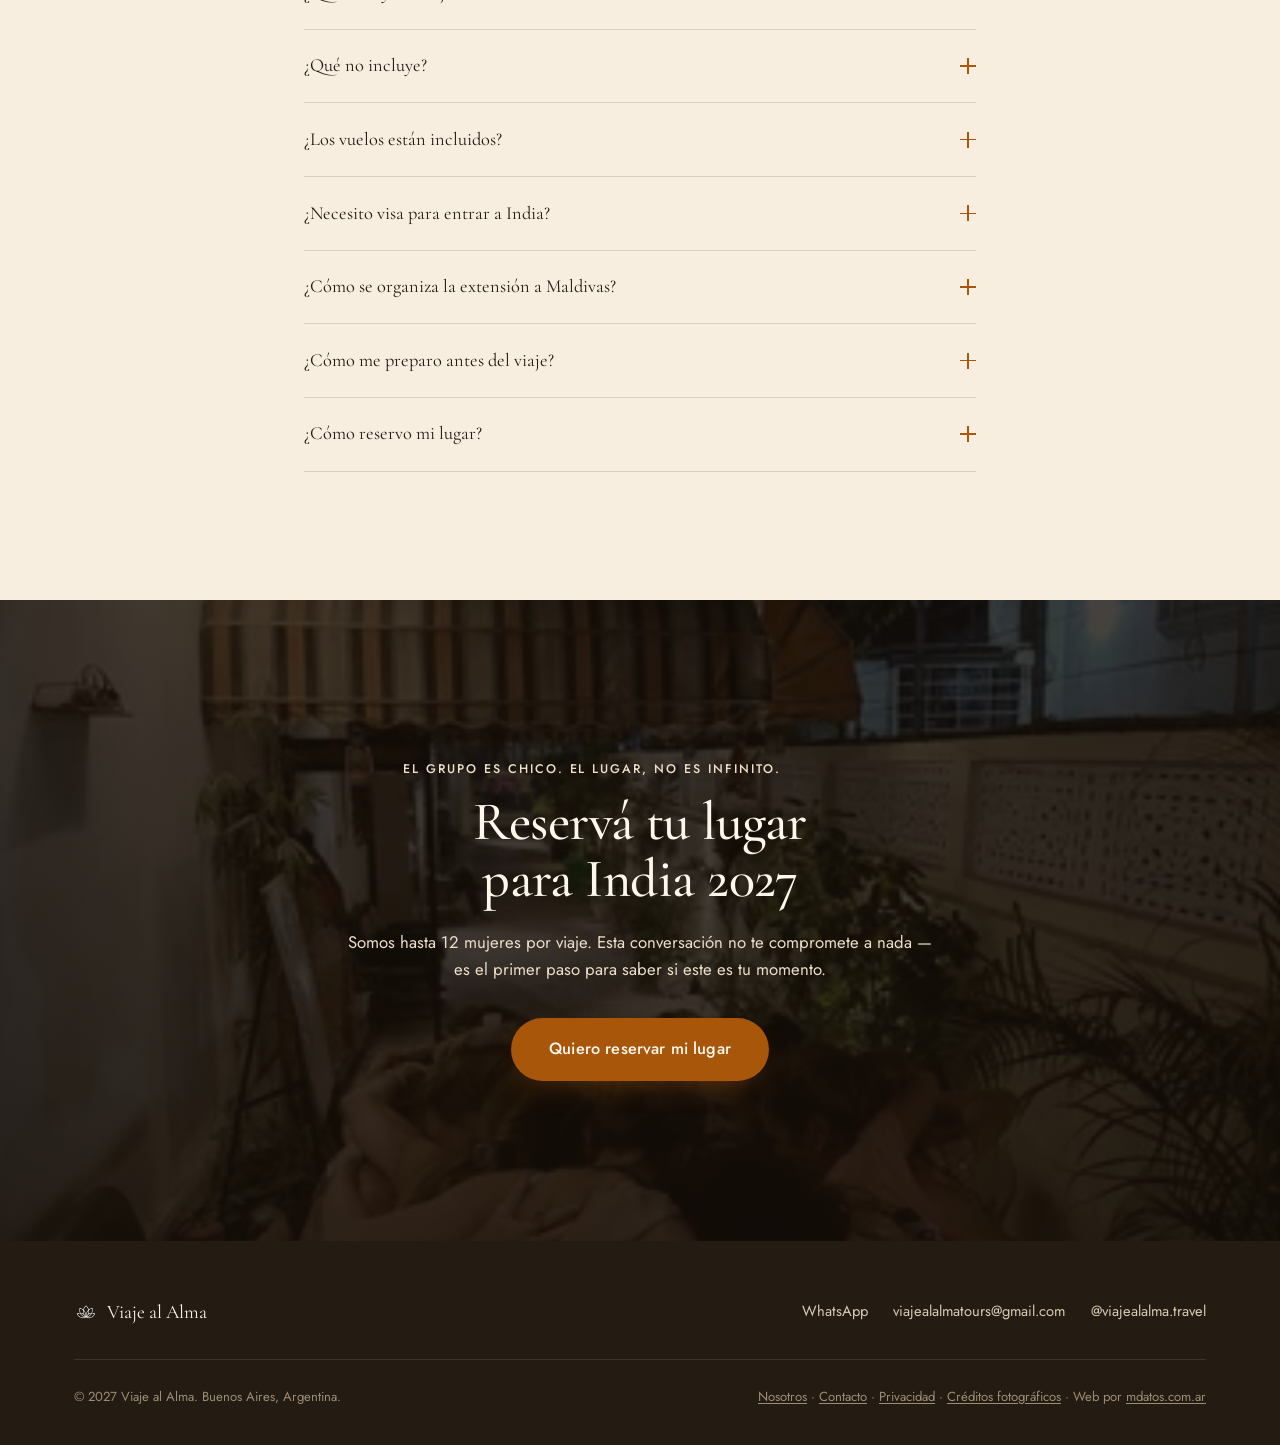
==== commit 3cf2e254: "Agregar crédito del desarrollador en el footer Se suma "Web por mdatos.com.ar" al final de la línea " ====
--- a/index.html
+++ b/index.html
@@ -616,7 +616,7 @@
     <div class="footer-bottom">
       <p>© 2027 Viaje al Alma. Buenos Aires, Argentina.</p>
       <p class="footer-credits">
-        <a href="nosotros.html">Nosotros</a> · <a href="contacto.html">Contacto</a> · <a href="privacidad.html">Privacidad</a> · <a href="creditos.html">Créditos fotográficos</a>
+        <a href="nosotros.html">Nosotros</a> · <a href="contacto.html">Contacto</a> · <a href="privacidad.html">Privacidad</a> · <a href="creditos.html">Créditos fotográficos</a> · Web por <a href="https://www.mdatos.com.ar" target="_blank" rel="noopener">mdatos.com.ar</a>
       </p>
     </div>
   </div>
